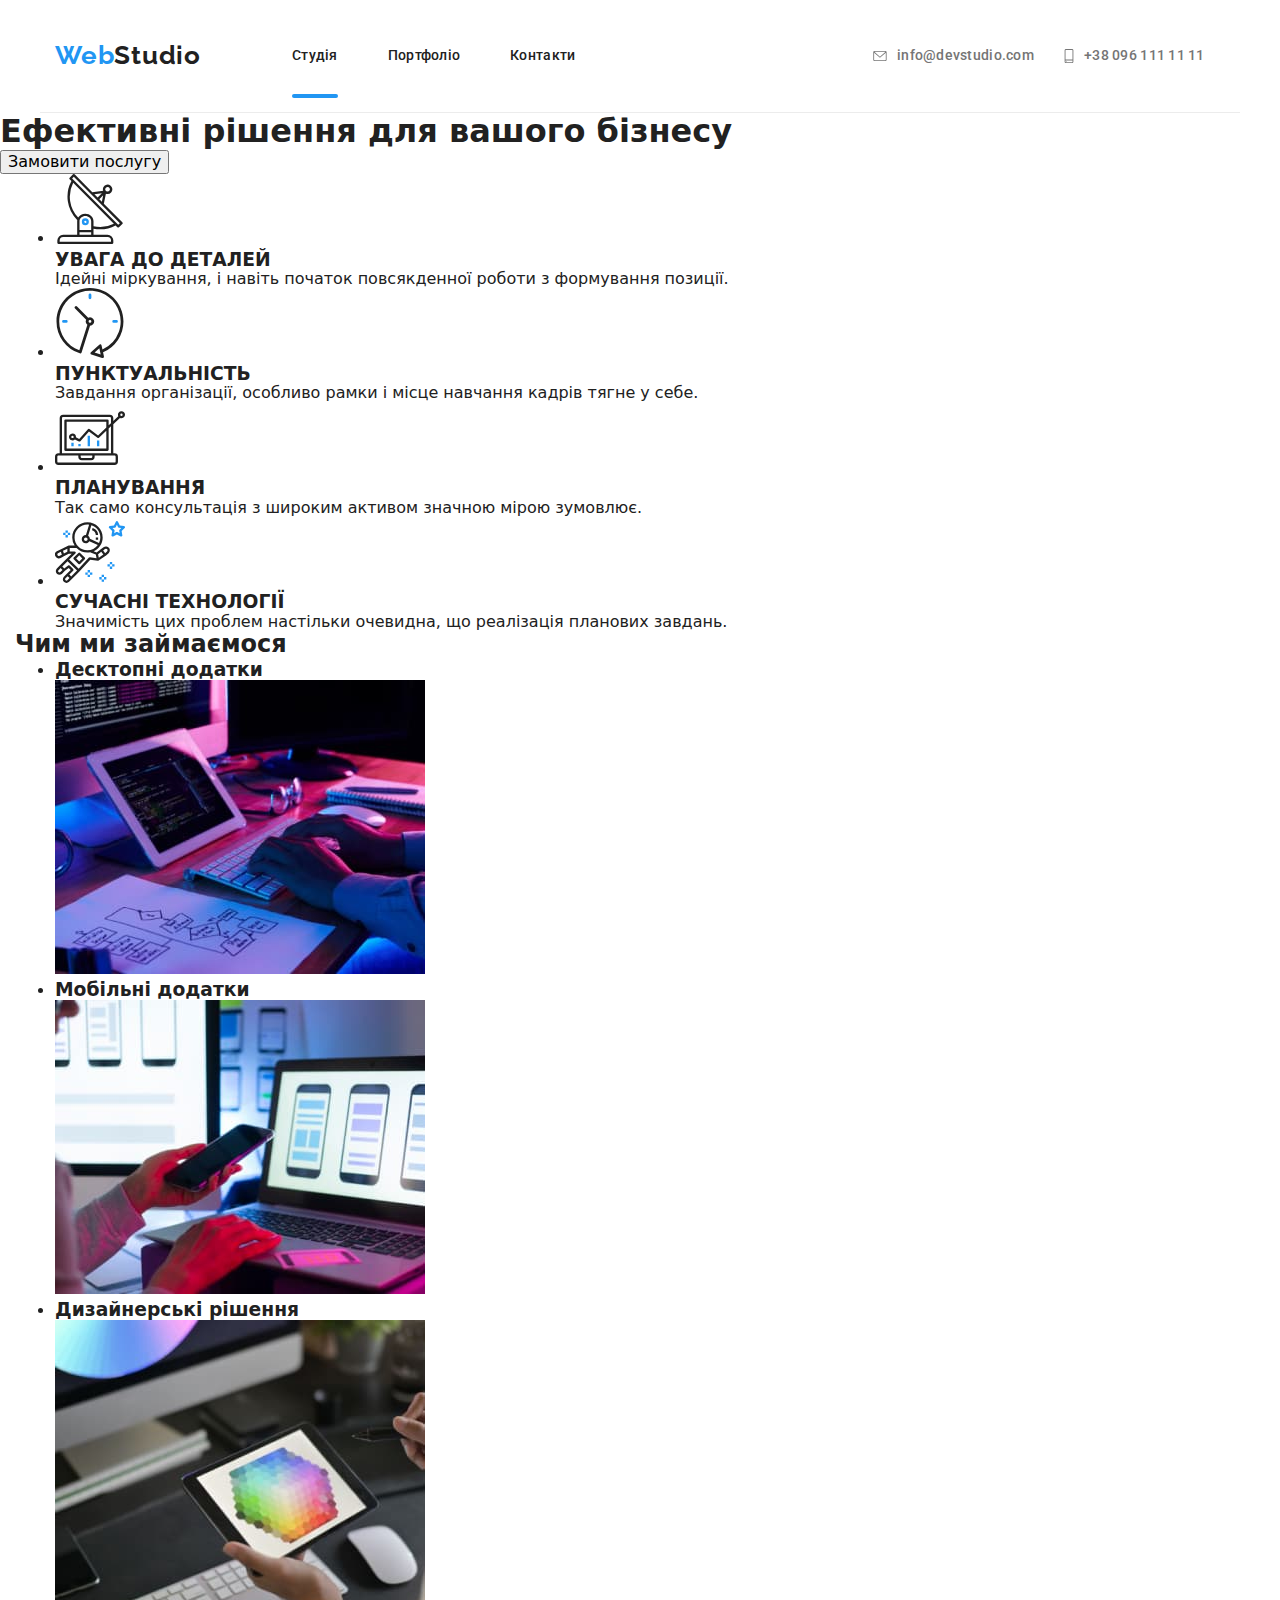
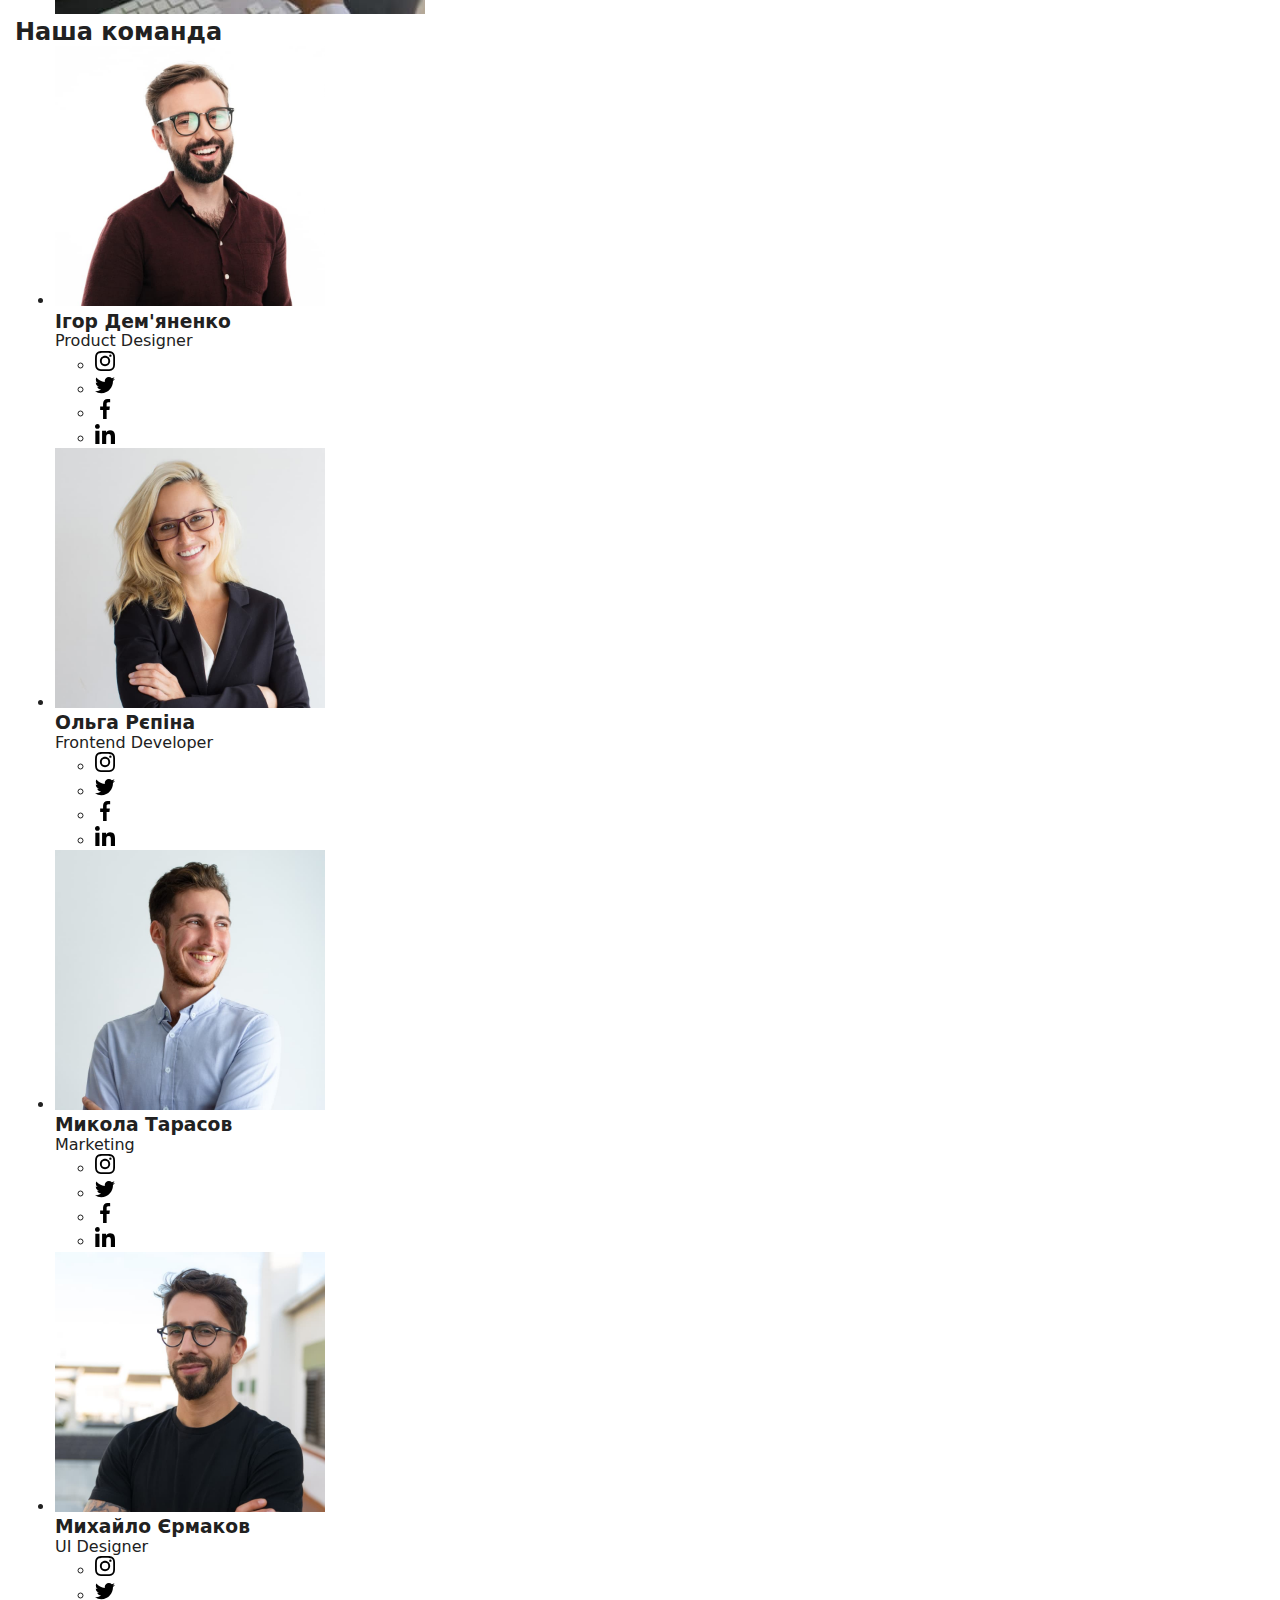
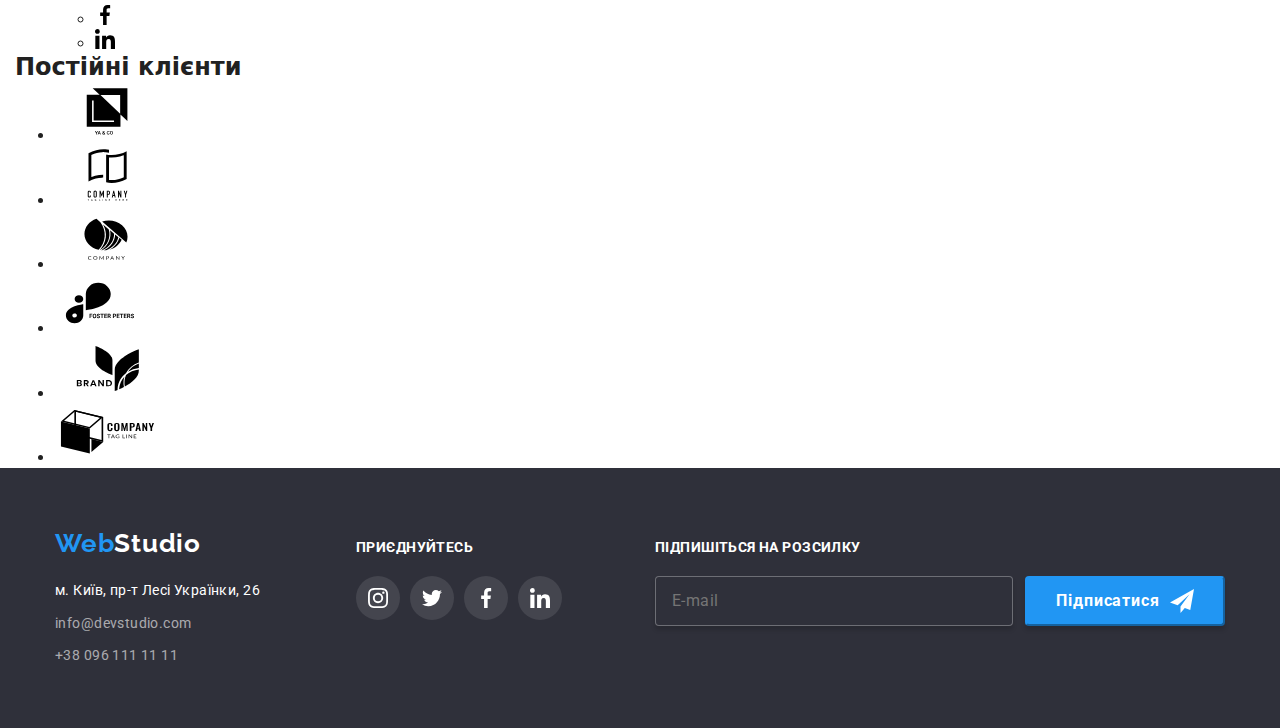
==== index.html @ 700eac1c "img" ====
<!DOCTYPE html>
<html lang="uk">
  <head>
    <meta charset="UTF-8" />
    <link rel="preconnect" href="https://fonts.googleapis.com" />
    <link rel="preconnect" href="https://fonts.gstatic.com" crossorigin />
    <link
      href="https://fonts.googleapis.com/css2?family=Raleway:wght@700&family=Roboto:wght@400;500;700;900&display=swap"
      rel="stylesheet"
    />
    <meta name="viewport" content="width=device-width, initial-scale=1.0" />
    <title>WebStudio</title>
    <link rel="stylesheet" href="https://cdnjs.cloudflare.com/ajax/libs/modern-normalize/1.1.0/modern-normalize.min.css" integrity="sha512-wpPYUAdjBVSE4KJnH1VR1HeZfpl1ub8YT/NKx4PuQ5NmX2tKuGu6U/JRp5y+Y8XG2tV+wKQpNHVUX03MfMFn9Q==" crossorigin="anonymous" referrerpolicy="no-referrer" />
    <link
      rel="stylesheet"
      href="https://cdnjs.cloudflare.com/ajax/libs/modern-normalize/1.1.0/modern-normalize.min.css"
    />
    <link rel="stylesheet" href="./css/main.min.css"/>
  </head>

  <body>
    <!--Header-->
    <header class="page-header">
      <div class="container">
        
        <nav class="main-nav">
          <a href="" class="page-header__logo logo">Web<span class="logo__text">Studio</span></a>
          
          <ul class="site-nav">
            <li class="site-nav__item"><a href="./index.html" class="site-nav__link site-nav__link--current">Студія</a></li>
            <li class="site-nav__item">
              <a href="./portfolio.html" class="site-nav__link">Портфоліо</a>
            </li>
            <li class="site-nav__item"><a href="./" class="site-nav__link">Контакти</a></li>
          </ul>
          <ul class="site-auth">
            <li class="site-auth__item">
              <a href="mailto:info@devstudio.com" class="site-auth__link"
                ><svg class="site-auth__icon" width="14" height="10">
                  <use href="./images/icons.svg#icon-envelope"></use></svg
                >info@devstudio.com</a
              >
            </li>
            <li class="site-auth__item">
              <a href="tel:+380961111111" class="site-auth__link"
                ><svg class="site-auth__icon" width="10" height="14">
                  <use href="./images/icons.svg#icon-phone"></use></svg
                >+38 096 111 11 11</a
              >
            </li>
          </ul>
          <button class="page-header__burger-button js-open-menu" type="button">
            <svg width="40" height="40">
              <use href="./images/icons.svg#icon-burger-menu"></use></svg>
        </button>
        </nav>
      </div>
    </header>
    <!--Main-->
    <main>
      <section class="section-hero">
        <div class="container-hero">
          <h1 class="section-hero__title">Ефективні рішення для вашого бізнесу</h1>
          <button type="button" class="hero-button main-button" data-modal-open>Замовити послугу</button>
      </section>
      <!--Особливості-->
      <section class="section-features">
        <div class="container">
          <h2 class="visually-hidden">Наші переваги</h2>
          <ul class="features">
            <li class="features__list">
              <div class="features__item">
                <svg class="features__icon" width="70" height="70">
                  <use href="./images/icons.svg#icon-antenna"></use>
                </svg>
              </div>
              <h3 class="features__subtitle">УВАГА ДО ДЕТАЛЕЙ</h3>
              <p class="features__text">
                Ідейні міркування, і навіть початок повсякденної роботи з формування позиції.
              </p>
            </li>
            <li class="features__list">
              <div class="features__item">
                <svg class="features__icon" width="70" height="70">
                  <use href="./images/icons.svg#icon-clock"></use>
                </svg>
              </div>
              <h3 class="features__subtitle">ПУНКТУАЛЬНІСТЬ</h3>
              <p class="features__text">
                Завдання організації, особливо рамки і місце навчання кадрів тягне у себе.
              </p>
            </li>
            <li class="features__list">
              <div class="features__item">
                <svg class="features__icon" width="70" height="70">
                  <use href="./images/icons.svg#icon-diagram"></use>
                </svg>
              </div>
              <h3 class="features__subtitle">ПЛАНУВАННЯ</h3>
              <p class="features__text">Так само консультація з широким активом значною мірою зумовлює.</p>
            </li>
            <li class="features__list">
              <div class="features__item">
                <svg class="features__icon" width="70" height="70">
                  <use href="./images/icons.svg#icon-astronaut"></use>
                </svg>
              </div>
              <h3 class="features__subtitle">СУЧАСНІ ТЕХНОЛОГІЇ</h3>
              <p class="features__text">
                Значимість цих проблем настільки очевидна, що реалізація планових завдань.
              </p>
            </li>
          </ul>
        </div>
      </section>
      <!--Чим ми займаємось-->
      <section class="section-activities">
        <div class="container">
          <h2 class="activities__title">Чим ми займаємося</h2>
          <ul class="activities">
            <li class="activities__item">
              <div class="activities__thumb">
                <h3 class="activities__subtitle">Десктопні додатки</h3>
              </div>
              <img srcset="./images/box1.jpg 1x, ./images/box1.jpg 2x"
              src="./images/box1.jpg" alt="фото 1 робота в студії" width="370" class="activities__photo" />
            </li>
            <li class="activities__item">
              <div class="activities__thumb"><h3 class="activities__subtitle">Мобільні додатки</h3></div>
              <img srcset="./images/box2.jpg 1x, ./images/box2.jpg 2x" src="./images/box2.jpg" alt="фото 2 робота в студії" width="370" class="activities__photo" />
            </li>
            <li class="activities__item">
              <div class="activities__thumb"><h3 class="activities__subtitle">Дизайнерські рішення</h3></div>
              <img srcset="./images/box3.jpg 1x, ./images/box3.jpg 2x" src="./images/box3.jpg" alt="фото 3 робота в студії" width="370" class="activities__photo" />
            </li>
          </ul>
        </div>
      </section>
      <!--Наша команда-->
      <section class="section-staff">
        <div class="container">
          <h2 class="staff__title">Наша команда</h2>
          <ul class="staff__list">
            <li class="card-staff">
              <img srcset="./images/person1.jpg 1x, ./images/person1.jpg 2x" src="./images/person1.jpg" alt="фото співробітника" width="270" class="card-staff__photo" />
              <div class="card-staff__text">
                <h3 class="card-staff__name">Ігор Дем'яненко</h3>
                <p class="card-staff__position">Product Designer</p>
                <ul class="card-net">
                  <li class="card-net__item">
                    <a href="" class="card-net__link">
                      <svg class="card-net__icon" width="20" height="20">
                        <use href="./images/icons.svg#icon-instagram"></use>
                      </svg>
                    </a>
                  </li>
                  <li class="card-net__item">
                    <a href="" class="card-net__link">
                      <svg class="card-net__icon" width="20" height="20">
                        <use href="./images/icons.svg#icon-twitter"></use>
                      </svg>
                    </a>
                  </li>
                  <li class="card-net__item">
                    <a href="" class="card-net__link">
                      <svg class="card-net__icon" width="20" height="20">
                        <use href="./images/icons.svg#icon-facebook"></use>
                      </svg>
                    </a>
                  </li>
                  <li class="card-net__item">
                    <a href="" class="card-net__link">
                      <svg class="card-net__icon" width="20" height="20">
                        <use href="./images/icons.svg#icon-linkedin"></use>
                      </svg>
                    </a>
                  </li>
                </ul>
              </div>
            </li>
            <li class="card-staff">
              <img srcset="./images/person2.jpg 1x, ./images/person2.jpg 2x" src="./images/person2.jpg" alt="фото співробітника" width="270" class="card-staff__photo" />
              <div class="card-staff__text">
                <h3 class="card-staff__name">Ольга Рєпіна</h3>
                <p class="card-staff__position">Frontend Developer</p>
                <ul class="card-net">
                  <li class="card-net__item">
                    <a href="" class="card-net__link">
                      <svg class="card-net__icon" width="20" height="20">
                        <use href="./images/icons.svg#icon-instagram"></use>
                      </svg>
                    </a>
                  </li>
                  <li class="card-net__item">
                    <a href="" class="card-net__link">
                      <svg class="card-net__icon" width="20" height="20">
                        <use href="./images/icons.svg#icon-twitter"></use>
                      </svg>
                    </a>
                  </li>
                  <li class="card-net__item">
                    <a href="" class="card-net__link">
                      <svg class="card-net__icon" width="20" height="20">
                        <use href="./images/icons.svg#icon-facebook"></use>
                      </svg>
                    </a>
                  </li>
                  <li class="card-net__item">
                    <a href="" class="card-net__link">
                      <svg class="card-net__icon" width="20" height="20">
                        <use href="./images/icons.svg#icon-linkedin"></use>
                      </svg>
                    </a>
                  </li>
                </ul>
              </div>
            </li>
            <li class="card-staff">
              <img srcset="./images/person3.jpg 1x, ./images/person3.jpg 2x" src="./images/person3.jpg" alt="фото співробітника" width="270" class="card-staff__photo" />
              <div class="card-staff__text">
                <h3 class="card-staff__name">Микола Тарасов</h3>
                <p class="card-staff__position">Marketing</p>
                <ul class="card-net">
                  <li class="card-net__item">
                    <a href="" class="card-net__link">
                      <svg class="card-net__icon" width="20" height="20">
                        <use href="./images/icons.svg#icon-instagram"></use>
                      </svg>
                    </a>
                  </li>
                  <li class="card-net__item">
                    <a href="" class="card-net__link">
                      <svg class="card-net__icon" width="20" height="20">
                        <use href="./images/icons.svg#icon-twitter"></use>
                      </svg>
                    </a>
                  </li>
                  <li class="card-net__item">
                    <a href="" class="card-net__link">
                      <svg class="card-net__icon" width="20" height="20">
                        <use href="./images/icons.svg#icon-facebook"></use>
                      </svg>
                    </a>
                  </li>
                  <li class="card-net__item">
                    <a href="" class="card-net__link">
                      <svg class="card-net__icon" width="20" height="20">
                        <use href="./images/icons.svg#icon-linkedin"></use>
                      </svg>
                    </a>
                  </li>
                </ul>
              </div>
            </li>
            <li class="card-staff">
              <img srcset="./images/person4.jpg 1x, ./images/person4.jpg 2x" src="./images/person4.jpg" alt="фото співробітника" width="270" class="card-staff__photo" />
              <div class="card-staff__text">
                <h3 class="card-staff__name">Михайло Єрмаков</h3>
                <p class="card-staff__position">UI Designer</p>
                <ul class="card-net">
                  <li class="card-net__item">
                    <a href="" class="card-net__link">
                      <svg class="card-net__icon" width="20" height="20">
                        <use href="./images/icons.svg#icon-instagram"></use>
                      </svg>
                    </a>
                  </li>
                  <li class="card-net__item">
                    <a href="" class="card-net__link">
                      <svg class="card-net__icon" width="20" height="20">
                        <use href="./images/icons.svg#icon-twitter"></use>
                      </svg>
                    </a>
                  </li>
                  <li class="card-net__item">
                    <a href="" class="card-net__link">
                      <svg class="card-net__icon" width="20" height="20">
                        <use href="./images/icons.svg#icon-facebook"></use>
                      </svg>
                    </a>
                  </li>
                  <li class="card-net__item">
                    <a href="" class="card-net__link">
                      <svg class="card-net__icon" width="20" height="20">
                        <use href="./images/icons.svg#icon-linkedin"></use>
                      </svg>
                    </a>
                  </li>
                </ul>
              </div>
            </li>
          </ul>
        </div>
      </section>
      <section class="section-clients">
        <div class="container">
          <h2 class="clients__title">Постійні клієнти</h2>
          <div class="clients">
            <ul class="clients__list">
              <li class="clients__item"><a href="" class="clients__link">
              <svg class="clients__icon" width="106" height="60">
                <use href="./images/icons.svg#icon-company1"></use>
              </svg>
              </a>
              </li>
            <li class="clients__item"><a href="" class="clients__link">
              <svg class="clients__icon" width="106" height="60">
                <use href="./images/icons.svg#icon-company2"></use>
              </svg>
              </a>
              </li>
            <li class="clients__item"><a href="" class="clients__link">
              <svg class="clients__icon" width="106" height="60">
                <use href="./images/icons.svg#icon-company3"></use>
              </svg>
              </a>
              </li>
            <li class="clients__item"><a href="" class="clients__link">
              <svg class="clients__icon" width="106" height="60">
                <use href="./images/icons.svg#icon-company4"></use>
              </svg>
              </a>
              </li>
            <li class="clients__item"><a href="" class="clients__link">
              <svg class="clients__icon" width="106" height="60">
                <use href="./images/icons.svg#icon-company5"></use>
              </svg>
              </a>
              </li>
              <li class="clients__item"><a href="" class="clients__link">
              <svg class="clients__icon" width="106" height="60">
                <use href="./images/icons.svg#icon-company6"></use>
              </svg>
              </a>
              </li>
          </div>
        </div>
      </section>
    </main>
    <!-- Footer -->
    <footer class="footer">
      <div class="container-footer"> 
        <div class="footer__list">
          <div class="footer__links">
            <a href="./" class="footer__logo logo">Web<span class="logo__text--inverse">Studio</span></a>
            <address class="contact">
              <ul class="contact__list">
                <li class="contact__item">
                  <a
                    href="https://www.google.com/maps/d/u/0/viewer?mid=10uSM3H-mIU3GznYo2szRIEphczw&hl=en_US&ll=50.42732700000001%2C30.538092&z=17"
                    class="contact__link contact__link--white"
                    >м. Київ, пр-т Лесі Українки, 26</a
                  >
                </li>
                <li class="contact__item">
                  <a href="mailto:info@devstudio.com" class="contact__link">info@devstudio.com</a>
                </li>
                <li class="contact__item">
                  <a href="tel:+380961111111" class="contact__link">+38 096 111 11 11</a>
                </li>
              </ul>
            </address>
          </div>
          <div class="join-links">
            <h3 class="join-links__subtitle">ПРИЄДНУЙТЕСЬ</h3>
            <ul class="social-net">
              <li class="social-net__item">
                <a href="" class="social-net__link">
                  <svg class="social-net__icon" width="20" height="20">
                    <use href="./images/icons.svg#icon-instagram"></use>
                  </svg>
                </a>
              </li>
              <li class="social-net__item">
                <a href="" class="social-net__link">
                  <svg class="social-net__icon" width="20" height="20">
                    <use href="./images/icons.svg#icon-twitter"></use>
                  </svg>
                </a>
              </li>
              <li class="social-net__item">
                <a href="" class="social-net__link">
                  <svg class="social-net__icon" width="20" height="20">
                    <use href="./images/icons.svg#icon-facebook"></use>
                  </svg>
                </a>
              </li>
              <li class="social-net__item">
                <a href="" class="social-net__link">
                  <svg class="social-net__icon" width="20" height="20">
                    <use href="./images/icons.svg#icon-linkedin"></use>
                  </svg>
                </a>
              </li>
            </ul>
          </div>
          <div class="signup">
            <h2 class="signup__title">Підпишіться на розсилку</h2>
            <form class="signup__form" name="signup-form">
              <label class="signup__label" for="person-email"></label>
          <input class="email__input" id="person-email" type="email" placeholder="E-mail" required/>
              <button class="signup__button" type="submit">
                Підписатися<svg class="send__icon" width="24" height="24">
                  <use href="./images/icons.svg#icon-icon-send"></use>
                </svg>
              </button>
            </form> 
          </div>
        </div>
      </div>
    </footer>

   
        <!--Mobile-menu-->

          <div class="mobile-menu js-menu-container">
            <div class="container">
              <button class="mobile-menu__close-button js-close-menu" type="button">
                <svg class="mobile__icon-close" width="40" height="40">
                <use href="./images/icons.svg#icon-mobile-close"></use>
              </svg>
              </button>
            <nav class="mobile-menu__nav">
              <ul class="mobile-nav">
            <li class="mobile-nav__item"><a href="./index.html" class="mobile-nav__link">Студія</a></li>
            <li class="mobile-nav__item">
              <a href="./portfolio.html" class="mobile-nav__link">Портфоліо</a>
            </li>
            <li class="mobile-nav__item"><a href="./" class="mobile-nav__link">Контакти</a></li>
          </ul>
            </nav>
            <div class="mobile-menu__auth">
              <ul class="mobile-auth">
                <li class="mobile-auth__item">
              <a href="tel:+380961111111" class="mobile-auth__link">+38 096 111 11 11</a>
            </li>
            <li class="mobile-auth__item">
              <a href="mailto:info@devstudio.com" class="mobile-auth__link">info@devstudio.com</a>
            </li>
            
          </ul>
            </div>
            <div class="mobile-menu__net">
              <ul class="mobile-net">
                <li class="mobile-net__item"><a href="" class="mobile-net__link">Instagram</a></li>
                <li class="mobile-net__item"><a href="" class="mobile-net__link">Twitter</a></li>
                <li class="mobile-net__item"><a href="" class="mobile-net__link">Facebook</a></li>
                <li class="mobile-net__item"><a href="" class="mobile-net__link">LinkedIn</a></li>
              </ul>
            </div>
            </div>
          </div>
          
           <!-- Backdrop -->
    <div class="backdrop is-hidden" data-modal>
        <div class="modal">
          <button type="button" class="button-close" data-modal-close>
              <svg class="x-icon" width="18" height="18">
                <use href="./images/icons.svg#icon-close-button"></use>
              </svg>
          </button>

          <!-- Form -->

          <h2 class="order-form__title">Залиште свої дані, ми вам передзвонимо</h2>
          <form name="order-form">
            <label class="order-form__label" for="person-name">Ім'я</label>
            <div class="order-form__inputs">
              <input class="order-form__input" id="person-name" type="text" name="name" required pattern="^[Є-ЯҐа-їґ]+\s[Є-ЯҐа-їґ]+$"/>
              <svg class="order-form__icon" width="18" height="18">
                  <use href="./images/icons.svg#icon-person-icon"></use>
                </svg>
            </div>
            <label class="order-form__label" for="person-phone">Телефон</label>
            <div class="order-form__inputs">
              <input class="order-form__input" id="person-phone" type="tel" name="phone" required pattern="^\+[0-9]{12}"/>
              <svg class="order-form__icon" width="18" height="18">
                  <use href="./images/icons.svg#icon-phone-black"></use>
                </svg>
            </div>
            <label class="order-form__label" for="person-ml">Пошта</label>
            <div class="order-form__inputs">
              <input class="order-form__input" id="person-ml" type="email" name="email" required/>
              <svg class="order-form__icon" width="18" height="18">
                  <use href="./images/icons.svg#icon-email-black"></use>
                </svg>
            </div>
            <label class="order-form__label" for="form-textarea">Коментар</label>
              <textarea class="order-form__textarea" id="form-textarea"
              name="person-comment" placeholder="Введіть текст">
            </textarea>

            <div class="checkbox"> 
              <label class="checkbox__label" for="terms-checkbox">
                <input class="checkbox__input" id="terms-checkbox" type="checkbox" name="terms-checkbox" value="" required/> 
                  <svg class=" checkbox__icon checkbox__icon--checked" width="16" height="15"><use href="./images/icons.svg#icon-icon-check"></use>
                    </svg>Погоджуюся з розсилкою та приймаю<a class="checkbox__text" href="./" > Умови договору</a>
              </label>
                </div> 
            <button class="order-form__button" type="submit">Відправити</button>
          </form>
          
        </div>
    </div>
    
    <script src="./js/mobile-menu.js"></script>
  <script src="./js/modal.js"></script>
</body>
</html>
---- css/main.min.css ----
*,*::before,*::after{-webkit-box-sizing:border-box;box-sizing:border-box}:root{--primary-text-color: #212121;--background-color: #F5F5F5;--aditional-color: #ffffff;--accent-text-color: #757575;--button-active-color: #2196F3;--transition-timing-function: 250ms cubic-bezier(0.4, 0, 0.2, 1);--bp-mobail: 480px;--bp-tablet: 768px;--bp-desktop: 1200px}body{font-family:“Roboto”,sans-serif;font-style:normal;font-weight:400;color:var(--primary-text-color)}h1,h2,h3,h4,p,ul{margin:0}.visually-hidden{position:absolute;white-space:nowrap;width:1px;height:1px;overflow:hidden;border:0;padding:0;clip:rect(0);-webkit-clip-path:inset(50%);clip-path:inset(50%);margin:-1px}.container{margin:0 auto;padding-left:15px;padding-right:15px}/*! modern-normalize v1.1.0 | MIT License | https://github.com/sindresorhus/modern-normalize */*,::before,::after{-webkit-box-sizing:border-box;box-sizing:border-box}html{line-height:1.15;-webkit-text-size-adjust:100%;-moz-tab-size:4;-o-tab-size:4;tab-size:4}body{margin:0;font-family:system-ui,-apple-system,"Segoe UI",Roboto,Helvetica,Arial,sans-serif,"Apple Color Emoji","Segoe UI Emoji"}hr{height:0;color:inherit}abbr[title]{-webkit-text-decoration:underline dotted;text-decoration:underline dotted}b,strong{font-weight:bolder}code,kbd,samp,pre{font-family:ui-monospace,SFMono-Regular,Consolas,"Liberation Mono",Menlo,monospace;font-size:1em}small{font-size:80%}sub,sup{font-size:75%;line-height:0;position:relative;vertical-align:baseline}sub{bottom:-0.25em}sup{top:-0.5em}table{text-indent:0;border-color:inherit}button,input,optgroup,select,textarea{font-family:inherit;font-size:100%;line-height:1.15;margin:0}button,select{text-transform:none}button,[type=button],[type=reset],[type=submit]{-webkit-appearance:button}::-moz-focus-inner{border-style:none;padding:0}:-moz-focusring{outline:1px dotted ButtonText}:-moz-ui-invalid{box-shadow:none}legend{padding:0}progress{vertical-align:baseline}::-webkit-inner-spin-button,::-webkit-outer-spin-button{height:auto}[type=search]{-webkit-appearance:textfield;outline-offset:-2px}::-webkit-search-decoration{-webkit-appearance:none}::-webkit-file-upload-button{-webkit-appearance:button;font:inherit}summary{display:list-item}@media(min-width: 480px){.page-header{width:480px;width:100%;padding-top:16px;padding-bottom:16px;margin:0 auto;width:100%;border-bottom:1px solid #ececec}}@media(min-width: 480px)and (min-width: 768px){.page-header{width:var(--bp-tablet)}}@media(min-width: 480px)and (min-width: 1200px){.page-header{width:var(--bp-desktop)}}.main-nav{display:-webkit-box;display:-ms-flexbox;display:flex;-webkit-box-pack:justify;-ms-flex-pack:justify;justify-content:space-between;-webkit-box-align:center;-ms-flex-align:center;align-items:center}.logo{display:-webkit-box;display:-ms-flexbox;display:flex;width:134px;font-family:Raleway;font-style:normal;font-weight:700;font-size:24px;line-height:1.17;letter-spacing:.03em;color:var(--button-active-color);text-decoration:none}@media(min-width: 1200px){.logo{width:145px;font-size:26px;line-height:1.19}}@media(min-width: 768px){.page-header__logo{margin-right:87px}}@media(min-width: 1200px){.page-header__logo{margin-right:92px}}.logo__text{color:var(--primary-text-color)}.page-header__burger-button{padding:0;width:40px;height:40px;display:-webkit-box;display:-ms-flexbox;display:flex;-webkit-box-pack:center;-ms-flex-pack:center;justify-content:center;-webkit-box-align:center;-ms-flex-align:center;align-items:center;background-color:var(--aditional-color);border:0}@media(min-width: 768px){.page-header__burger-button{display:none}}.site-nav{display:none}@media(min-width: 768px){.site-nav{display:-webkit-box;display:-ms-flexbox;display:flex;-webkit-box-align:center;-ms-flex-align:center;align-items:center;padding-left:0;margin-left:0;margin-right:auto;list-style:none}}@media(min-width: 768px){.site-nav__item{display:-webkit-box;display:-ms-flexbox;display:flex;display:block;position:relative}.site-nav__item:not(:last-child){margin-right:50px}}.site-nav__link{display:none}@media(min-width: 768px){.site-nav__link{display:-webkit-box;display:-ms-flexbox;display:flex;font-family:Roboto;font-weight:500;font-size:14px;line-height:1.14;letter-spacing:.02em;color:var(--primary-text-color);text-decoration:none;padding-top:32px;padding-bottom:32px;-webkit-transition:color var(--transition-timing-function);transition:color var(--transition-timing-function)}.site-nav__link:hover,.site-nav__link:focus,.site-nav__link:active{color:var(--button-active-color)}}@media(min-width: 768px){.site-nav__link--current::after{display:block;content:"";width:100%;height:4px;position:absolute;left:0;bottom:-2px;background-color:var(--button-active-color);border-radius:2px}}@media(min-width: 768px){.site-auth{display:-webkit-box;display:-ms-flexbox;display:flex;-webkit-box-align:center;-ms-flex-align:center;align-items:center;gap:30px;padding:0;margin-left:0}}.site-auth__link{display:none}@media(min-width: 768px){.site-auth__link{display:-webkit-box;display:-ms-flexbox;display:flex;-webkit-box-pack:center;-ms-flex-pack:center;justify-content:center;-webkit-box-align:center;-ms-flex-align:center;align-items:center;padding:32px 0;color:var(--accent-text-color);font-family:Roboto;font-size:14px;line-height:1.14;font-weight:500;letter-spacing:.02em;text-decoration:none;-webkit-transition:color var(--transition-timing-function);transition:color var(--transition-timing-function)}.site-auth__link:hover,.site-auth__link:focus{color:var(--button-active-color)}}@media(min-width: 1200px){.site-auth__icon{fill:currentColor;margin-right:10px}}.site-auth__item{list-style:none}@media(min-width: 1200px){.site-auth__item{display:-webkit-box;display:-ms-flexbox;display:flex;min-width:161px;-webkit-box-orient:horizontal;-webkit-box-direction:normal;-ms-flex-direction:row;flex-direction:row;-webkit-box-align:center;-ms-flex-align:center;align-items:center}.site-auth__item__item+.site-auth__item__item{margin-left:50px}}.backdrop{position:fixed;top:0;left:0;z-index:1;width:100%;height:100%;background-color:rgba(0,0,0,.2);-webkit-transition:opacity var(--transition-timing-function),visibility var(--transition-timing-function);transition:opacity var(--transition-timing-function),visibility var(--transition-timing-function)}.is-hidden{visibility:hidden;opacity:0;pointer-events:none}.backdrop .is-hidden .modal{-webkit-transform:translate(-50%, -50%);transform:translate(-50%, -50%)}.modal{position:absolute;top:50%;left:50%;-webkit-transform:translate(-50%, -50%);transform:translate(-50%, -50%);width:528px;max-height:581px;height:100%;padding:40px;border-radius:4px;-webkit-box-shadow:0px 1px 3px rgba(0,0,0,.12),0px 1px 1px rgba(0,0,0,.14),0px 2px 1px rgba(0,0,0,.2);box-shadow:0px 1px 3px rgba(0,0,0,.12),0px 1px 1px rgba(0,0,0,.14),0px 2px 1px rgba(0,0,0,.2);background-color:var(--aditional-color);-webkit-transition:-webkit-transform var(--transition-timing-function),-webkit-box-shadow var(--transition-timing-function);transition:-webkit-transform var(--transition-timing-function),-webkit-box-shadow var(--transition-timing-function);transition:transform var(--transition-timing-function),box-shadow var(--transition-timing-function);transition:transform var(--transition-timing-function),box-shadow var(--transition-timing-function),-webkit-transform var(--transition-timing-function),-webkit-box-shadow var(--transition-timing-function)}.button-close{position:absolute;display:-webkit-box;display:-ms-flexbox;display:flex;-webkit-box-pack:center;-ms-flex-pack:center;justify-content:center;-webkit-box-align:center;-ms-flex-align:center;align-items:center;right:8px;top:8px;width:30px;height:30px;padding:0;background:none;border:1px solid rgba(0,0,0,.1);border-radius:50%;color:#000;cursor:pointer;-webkit-transition:color var(--transition-timing-function);transition:color var(--transition-timing-function)}.button-close:focus,.button-close:hover{color:var(--button-active-color)}.x-icon{fill:currentColor}.order-form{position:relative}.order-form__title{font-family:Roboto;margin-bottom:12px;font-style:normal;font-weight:700;font-size:20px;line-height:1.15;text-align:center;letter-spacing:.03em;color:var(--primary-text-color)}.order-form__inputs{position:relative}.order-form__inputs:focus-within{fill:var(--button-active-color)}.order-form__label{display:block;margin-bottom:4px;font-family:Roboto;font-size:12px;line-height:1.17;letter-spacing:.01em;color:var(--accent-text-color)}.order-form__input{width:100%;height:40px;padding:11px 12px 11px 35px;margin-bottom:10px;border:1px solid rgba(33,33,33,.2);border-radius:4px;outline:none;-webkit-transition:border-color var(--transition-timing-function),color var(--transition-timing-function);transition:border-color var(--transition-timing-function),color var(--transition-timing-function)}.order-form__input:focus,.order-form__input:active{border-color:var(--button-active-color);color:var(--button-active-color);cursor:pointer}.order-form__icon{position:absolute;top:40%;left:12px;-webkit-transform:translateY(-50%);transform:translateY(-50%)}.order-form__textarea{width:448px;height:120px;padding:12px 16px;margin-bottom:20px;font-family:Roboto;font-weight:400;font-size:12px;line-height:1.17;letter-spacing:.01em;color:rgba(117,117,117,.5);border:1px solid rgba(33,33,33,.2);border-radius:4px;outline:none;resize:none;-webkit-transition:border-color var(--transition-timing-function);transition:border-color var(--transition-timing-function)}.order-form__textarea:active,.order-form__textarea:focus{border-color:var(--button-active-color);cursor:pointer}.checkbox{position:relative}.checkbox__input{appearance:none;-webkit-appearance:none;-moz-appearance:none}.checkbox__input:checked+.checkbox__icon--checked{background-color:var(--button-active-color);border:0;cursor:pointer}.checkbox__label{display:block;padding-left:28px;font-family:Roboto;font-weight:400;font-size:14px;line-height:1.71;letter-spacing:.03em;color:var(--accent-text-color);margin-bottom:30px}.checkbox__icon--checked{position:absolute;fill:var(--aditional-color);border:none;left:5px;top:3px;border:2px solid var(--primary-text-color);border-radius:2px;-webkit-transition:background-color var(--transition-timing-function);transition:background-color var(--transition-timing-function)}.checkbox__text{color:var(--button-active-color)}.order-form__button{display:-webkit-box;display:-ms-flexbox;display:flex;-webkit-box-pack:center;-ms-flex-pack:center;justify-content:center;-webkit-box-align:center;-ms-flex-align:center;align-items:center;padding:10px 52px;margin:0 auto;margin-bottom:40px;width:200px;height:50px;font-family:Roboto;font-weight:700;font-size:16px;line-height:1.88;letter-spacing:.06em;color:var(--aditional-color);background-color:var(--button-active-color);border-radius:4px;border-color:var(--button-active-color);-webkit-transition:background-color var(--transition-timing-function),-webkit-box-shadow var(--transition-timing-function);transition:background-color var(--transition-timing-function),-webkit-box-shadow var(--transition-timing-function);transition:background-color var(--transition-timing-function),box-shadow var(--transition-timing-function);transition:background-color var(--transition-timing-function),box-shadow var(--transition-timing-function),-webkit-box-shadow var(--transition-timing-function)}.order-form__button:focus,.order-form__button:hover,.order-form__button:active{background-color:#188ce8;-webkit-box-shadow:0px 4px 4px rgba(0,0,0,.15);box-shadow:0px 4px 4px rgba(0,0,0,.15)}.logo{display:-webkit-box;display:-ms-flexbox;display:flex;width:134px;font-family:Raleway;font-style:normal;font-weight:700;font-size:24px;line-height:1.17;letter-spacing:.03em;color:var(--button-active-color);text-decoration:none}@media(min-width: 1200px){.logo{width:145px;font-size:26px;line-height:1.19}}.mobile-menu{-webkit-box-orient:vertical;-webkit-box-direction:normal;-ms-flex-direction:column;flex-direction:column;position:fixed;top:0;left:0;-webkit-transform:translateX(100%);transform:translateX(100%);width:100%;height:100%;background-color:var(--aditional-color);padding:48px 40px;z-index:1;-webkit-transition:-webkit-transform var(--transition-timing-function);transition:-webkit-transform var(--transition-timing-function);transition:transform var(--transition-timing-function);transition:transform var(--transition-timing-function), -webkit-transform var(--transition-timing-function)}.mobile-menu.is-open{-webkit-transform:translateX(0);transform:translateX(0)}.mobile-menu__close-button{position:absolute;top:10px;right:15px;border:0;background-color:var(--aditional-color);fill:var(--primary-text-color)}.mobile-menu__close-button:hover,.mobile-menu__close-button:focus{fill:var(--button-active-color)}.mobile-nav{display:-webkit-box;display:-ms-flexbox;display:flex;-webkit-box-orient:vertical;-webkit-box-direction:normal;-ms-flex-direction:column;flex-direction:column;list-style:none;gap:32px;margin-bottom:302px}.mobile-nav__item{display:-webkit-box;display:-ms-flexbox;display:flex;display:block}.mobile-nav__link{font-family:"Roboto";font-style:normal;font-weight:500;font-size:40px;line-height:1.18;text-align:center;letter-spacing:.02em;text-decoration:none;color:var(--primary-text-color)}.mobile-nav__link:focus,.mobile-nav__link:hover{color:var(--button-active-color)}.mobile-auth{display:-webkit-box;display:-ms-flexbox;display:flex;-webkit-box-orient:vertical;-webkit-box-direction:normal;-ms-flex-direction:column;flex-direction:column;list-style:none;gap:32px}.mobile-auth__item{display:-webkit-box;display:-ms-flexbox;display:flex;display:block}.mobile-auth__link{font-family:"Roboto";font-style:normal;font-weight:500;font-size:34px;line-height:1.18;letter-spacing:.02em;color:var(--button-active-color);text-decoration:none}.mobile-auth__item:last-child{font-size:24px;line-height:1.17;letter-spacing:.02em;color:var(--accent-text-color)}.mobile-net{list-style:none;display:-webkit-box;display:-ms-flexbox;display:flex;gap:20px;margin-top:64px}.mobile-net__link{display:block;position:relative;font-family:"Roboto";font-style:normal;font-weight:500;font-size:18px;line-height:1.22;letter-spacing:.02em;color:#2196f3;text-decoration:none}.mobile-net__link:not(:first-child)::before{display:block;content:"";position:absolute;left:-20px;top:10px;width:22px;height:0;border:1px solid rgba(33,33,33,.2);-webkit-transform:rotate(90deg);transform:rotate(90deg)}.footer{background-color:#2f303a;display:-webkit-box;display:-ms-flexbox;display:flex;min-width:1200px;padding-left:15px;padding-right:15px;margin:0 auto;-webkit-box-align:baseline;-ms-flex-align:baseline;align-items:baseline;-webkit-box-pack:center;-ms-flex-pack:center;justify-content:center}.container-footer{min-width:1170px;padding:0;display:-webkit-box;display:-ms-flexbox;display:flex}.footer__list{display:-webkit-box;display:-ms-flexbox;display:flex;-webkit-box-align:baseline;-ms-flex-align:baseline;align-items:baseline}.footer__links{display:-webkit-box;display:-ms-flexbox;display:flex;min-width:231px;-webkit-box-orient:vertical;-webkit-box-direction:normal;-ms-flex-direction:column;flex-direction:column;padding:60px 0}.logo{display:-webkit-box;display:-ms-flexbox;display:flex;width:145px;font-family:Raleway;font-style:normal;font-weight:700;font-size:26px;line-height:31px;letter-spacing:.03em;color:var(--button-active-color);text-decoration:none}.logo__text--inverse{color:var(--aditional-color)}.contact{margin-top:20px}.contact__list{padding-left:0;list-style:none}.contact__item:not(:last-child){margin-bottom:9px}.contact__link{font-family:Roboto;font-size:14px;font-style:normal;line-height:1.71;letter-spacing:.03em;color:rgba(255,255,255,.6);text-decoration:none;-webkit-transition:color var(--transition-timing-function);transition:color var(--transition-timing-function)}.contact__link:focus,.contact__link:hover{color:var(--button-active-color)}.contact__link--white{color:var(--aditional-color)}.join-links{display:-webkit-box;display:-ms-flexbox;display:flex;-webkit-box-orient:vertical;-webkit-box-direction:normal;-ms-flex-direction:column;flex-direction:column;gap:20px;padding:72px 93px 100px 70px}.join-links__subtitle{display:block;display:-webkit-box;display:-ms-flexbox;display:flex;-webkit-box-align:start;-ms-flex-align:start;align-items:flex-start;font-family:Roboto;font-weight:700;font-size:14px;line-height:1.14;letter-spacing:.03em;text-transform:uppercase;color:var(--aditional-color)}.social-net{display:-webkit-box;display:-ms-flexbox;display:flex;gap:10px;-webkit-box-pack:center;-ms-flex-pack:center;justify-content:center;list-style:none;-webkit-box-orient:horizontal;-webkit-box-direction:normal;-ms-flex-direction:row;flex-direction:row;padding:0}.social-net__link{display:-webkit-box;display:-ms-flexbox;display:flex;-webkit-box-align:center;-ms-flex-align:center;align-items:center;-webkit-box-pack:center;-ms-flex-pack:center;justify-content:center;width:44px;height:44px;border-radius:50%;-webkit-transition:background-color var(--transition-timing-function),color var(--transition-timing-function),fill var(--transition-timing-function);transition:background-color var(--transition-timing-function),color var(--transition-timing-function),fill var(--transition-timing-function);background-color:rgba(255,255,255,.1);color:var(--aditional-color)}.social-net__link:hover,.social-net__link:focus{background-color:var(--button-active-color)}.social-net__link .social-net__icon{fill:currentColor}.signup{display:-webkit-box;display:-ms-flexbox;display:flex;-webkit-box-orient:vertical;-webkit-box-direction:normal;-ms-flex-direction:column;flex-direction:column;padding:72px 0 94px 0}.signup__title{margin-bottom:20px;font-family:Roboto;font-weight:700;font-size:14px;line-height:1.14;letter-spacing:.03em;text-transform:uppercase;color:var(--aditional-color)}.signup__form{display:-webkit-box;display:-ms-flexbox;display:flex;-ms-flex-item-align:end;align-self:flex-end}.email__input{display:-webkit-box;display:-ms-flexbox;display:flex;margin-right:12px;margin-left:0;padding:15px 16px;width:358px;height:50px;-webkit-box-pack:start;-ms-flex-pack:start;justify-content:flex-start;-webkit-box-align:center;-ms-flex-align:center;align-items:center;font-family:Roboto;font-weight:400;font-size:16px;line-height:1.25;letter-spacing:.03em;outline:none;color:rgba(255,255,255,.6);background-color:#2f303a;border:1px solid rgba(255,255,255,.3);border-radius:4px;-webkit-box-shadow:0px 4px 4px rgba(0,0,0,.15);box-shadow:0px 4px 4px rgba(0,0,0,.15);-webkit-transition:border-color var(--transition-timing-function);transition:border-color var(--transition-timing-function)}.email__input:active,.email__input:focus{border-color:var(--button-active-color)}.signup__button{display:block;display:-webkit-box;display:-ms-flexbox;display:flex;-webkit-box-pack:center;-ms-flex-pack:center;justify-content:center;-webkit-box-align:center;-ms-flex-align:center;align-items:center;font-family:Roboto;padding:10px 28px;width:200px;height:50px;background-color:var(--button-active-color);-webkit-box-shadow:0px 4px 4px rgba(0,0,0,.15);box-shadow:0px 4px 4px rgba(0,0,0,.15);border-radius:4px;border-color:var(--button-active-color);font-weight:700;font-size:16px;line-height:1.88;letter-spacing:.06em;color:var(--aditional-color);cursor:pointer;-webkit-transition:background-color var(--transition-timing-function),color var(--transition-timing-function);transition:background-color var(--transition-timing-function),color var(--transition-timing-function)}.signup__button:hover,.signup__button:focus,.signup__button:active{background:#188ce8;color:var(--aditional-color)}.send__icon{margin-left:10px}.section-portfolio{width:100%;padding:94px 0}.button__filter{padding:6px 22px;font-family:Roboto;font-weight:500;font-size:16px;line-height:1.63;letter-spacing:.03em;color:var(--primary-text-color);background-color:#f5f4fa;border-radius:4px;border-width:0;cursor:pointer;-webkit-transition:background-color var(--transition-timing-function),color var(--transition-timing-function),-webkit-box-shadow var(--transition-timing-function);transition:background-color var(--transition-timing-function),color var(--transition-timing-function),-webkit-box-shadow var(--transition-timing-function);transition:background-color var(--transition-timing-function),color var(--transition-timing-function),box-shadow var(--transition-timing-function);transition:background-color var(--transition-timing-function),color var(--transition-timing-function),box-shadow var(--transition-timing-function),-webkit-box-shadow var(--transition-timing-function)}.button__filter:hover,.button__filter:focus,.button__filter:active{color:var(--aditional-color);background-color:var(--button-active-color);-webkit-box-shadow:0px 3px 1px rgba(0,0,0,.1),0px 1px 2px rgba(0,0,0,.08),0px 2px 2px rgba(0,0,0,.12);box-shadow:0px 3px 1px rgba(0,0,0,.1),0px 1px 2px rgba(0,0,0,.08),0px 2px 2px rgba(0,0,0,.12)}.filters{display:-webkit-box;display:-ms-flexbox;display:flex;-webkit-box-pack:center;-ms-flex-pack:center;justify-content:center;padding:0;margin-bottom:50px}.filters__item{list-style:none;margin-right:8px}.filters__item:last-child{margin-right:0}.card__list{width:1170px;display:-webkit-box;display:-ms-flexbox;display:flex;-ms-flex-wrap:wrap;flex-wrap:wrap;gap:30px;padding-left:0;-webkit-box-align:center;-ms-flex-align:center;align-items:center;margin:0 auto;list-style:none}.card__item{-ms-flex-preferred-size:calc((100% - 60px)/3);flex-basis:calc((100% - 60px)/3);background-color:var(--aditional-color);-webkit-transition:-webkit-box-shadow var(--transition-timing-function);transition:-webkit-box-shadow var(--transition-timing-function);transition:box-shadow var(--transition-timing-function);transition:box-shadow var(--transition-timing-function), -webkit-box-shadow var(--transition-timing-function)}.card__item:hover{-webkit-box-shadow:0px 1px 1px rgba(0,0,0,.12),0px 4px 4px rgba(0,0,0,.06),1px 4px 6px rgba(0,0,0,.16);box-shadow:0px 1px 1px rgba(0,0,0,.12),0px 4px 4px rgba(0,0,0,.06),1px 4px 6px rgba(0,0,0,.16)}.card__image{display:-webkit-box;display:-ms-flexbox;display:flex}.card__overlay{position:absolute;top:0;left:0;background-color:rgba(33,150,243,.9);color:var(--aditional-color);width:100%;height:100%;-webkit-transform:translateY(100%);transform:translateY(100%);-webkit-transition:-webkit-transform var(--transition-timing-function);transition:-webkit-transform var(--transition-timing-function);transition:transform var(--transition-timing-function);transition:transform var(--transition-timing-function), -webkit-transform var(--transition-timing-function)}.card__text{display:block;font-family:Roboto;font-weight:400;font-size:18px;line-height:1.56;letter-spacing:.03em;color:var(--aditional-color);padding:63px 24px;margin:0}.card__image{position:relative;overflow:hidden;width:370px;height:294px;margin-left:auto;margin-right:auto}.card__link:hover .card__overlay{-webkit-transform:translateY(0);transform:translateY(0)}.card__sign{padding:20px 24px;border:1px solid #eee;border-top:0}.card__name{font-family:Roboto;font-style:normal;margin-bottom:4px;font-weight:700;font-size:18px;line-height:2;letter-spacing:.06em;color:var(--primary-text-color);text-decoration:none}.card__product{font-family:Roboto;font-style:normal;font-size:16px;line-height:1.88;letter-spacing:.03em;color:var(--accent-text-color)}.card__link{text-decoration:none}/*# sourceMappingURL=main.min.css.map */
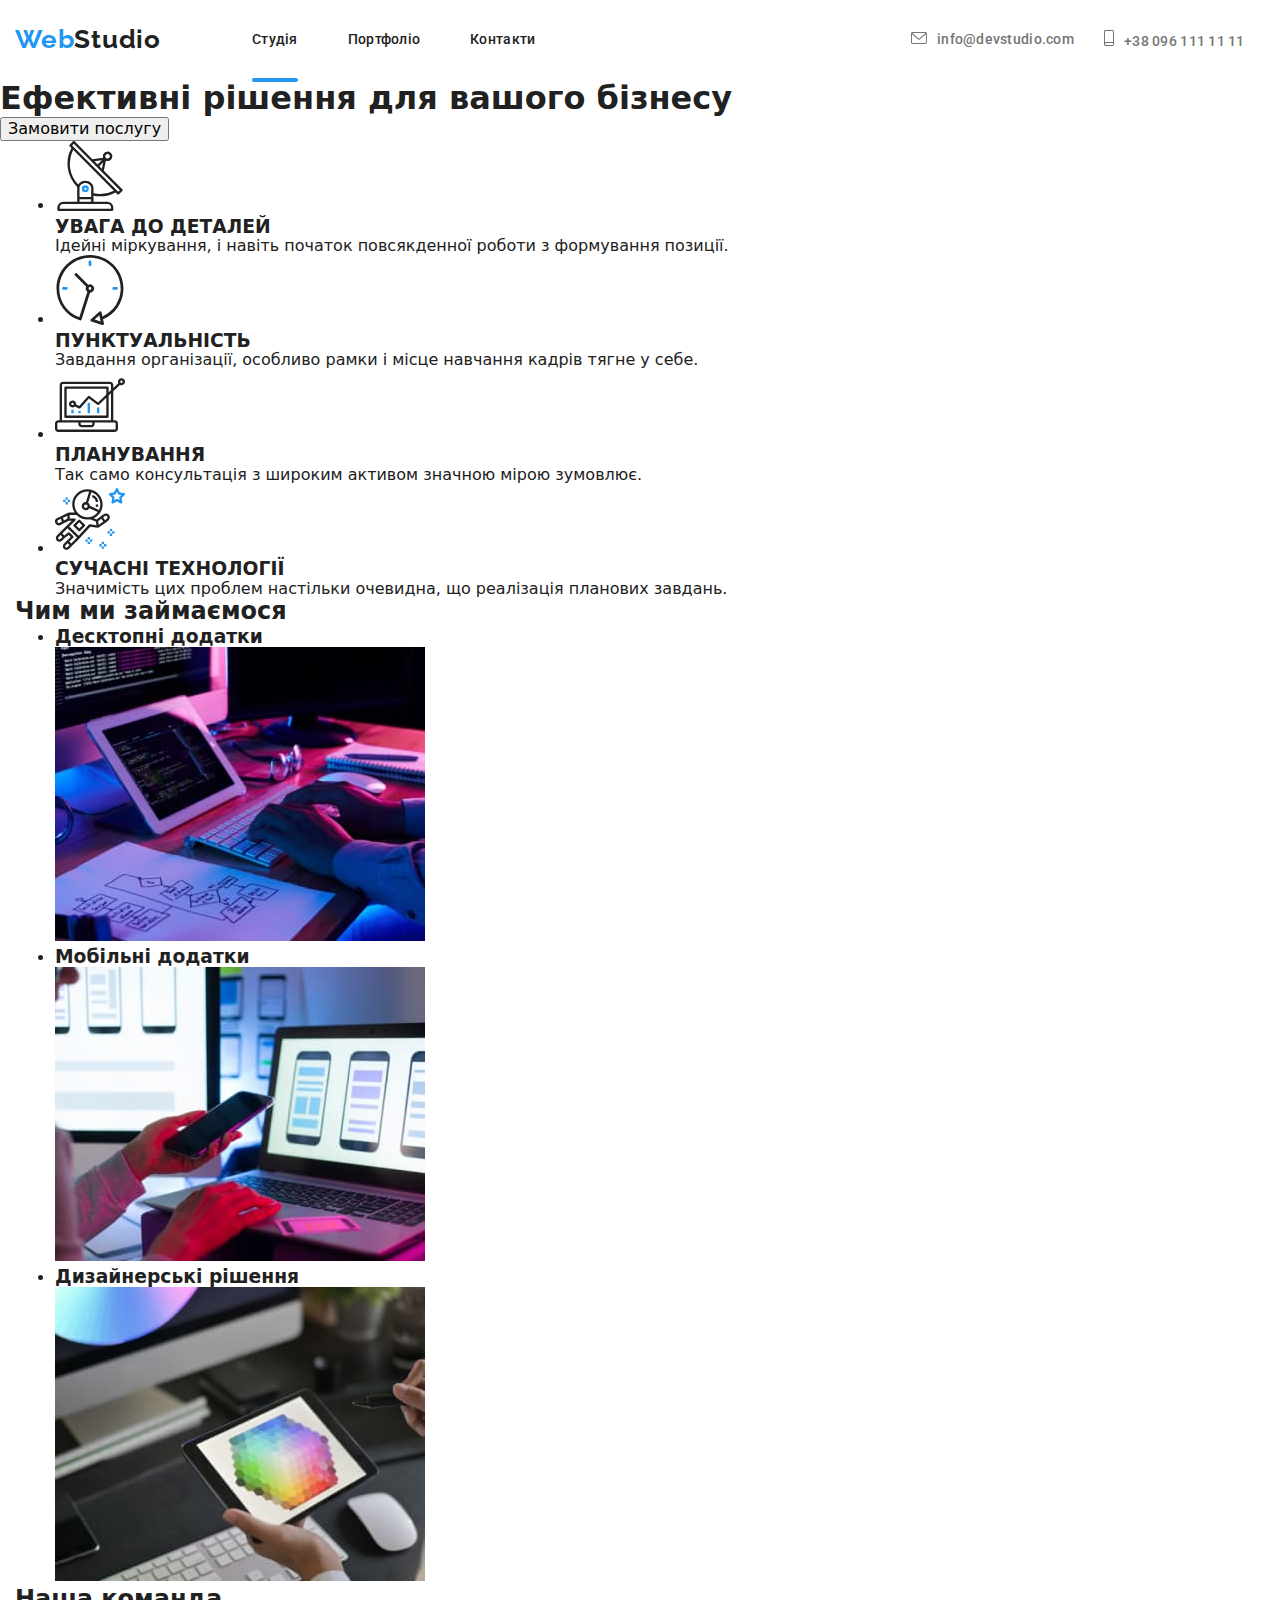
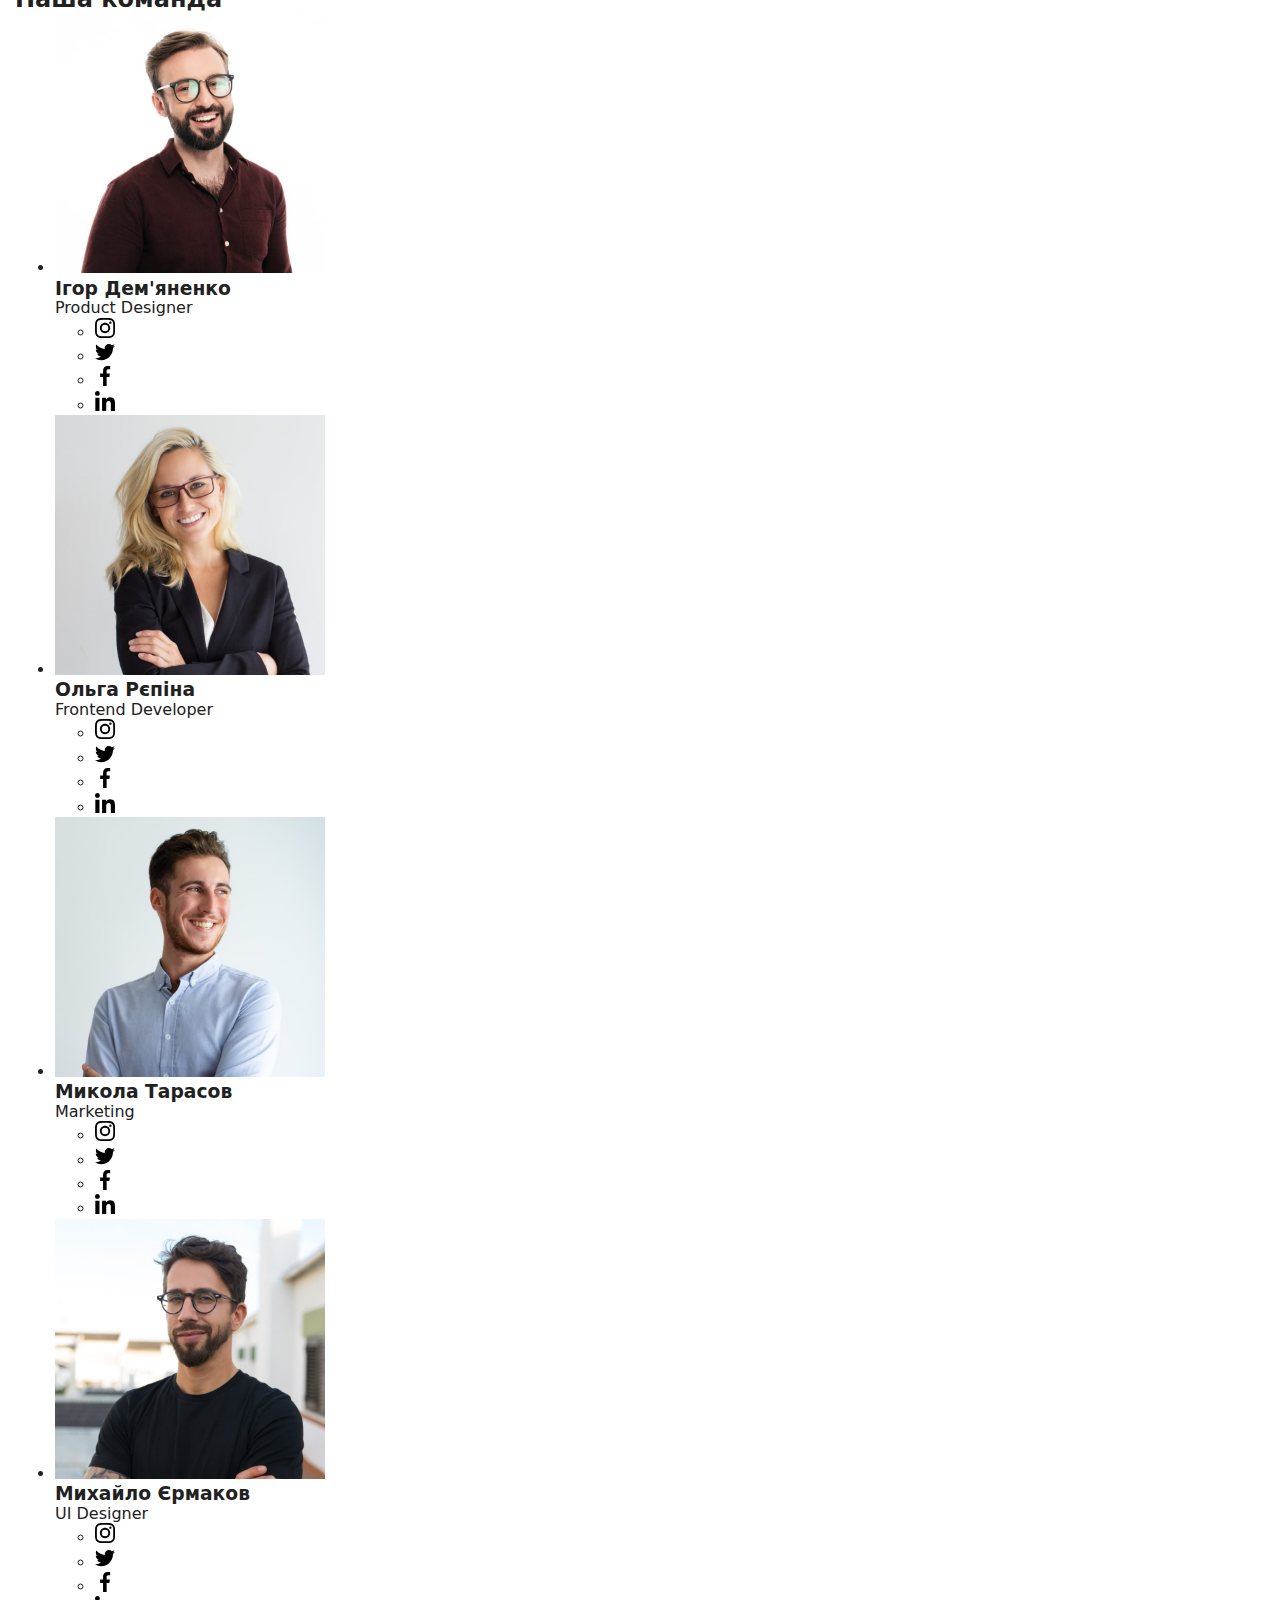
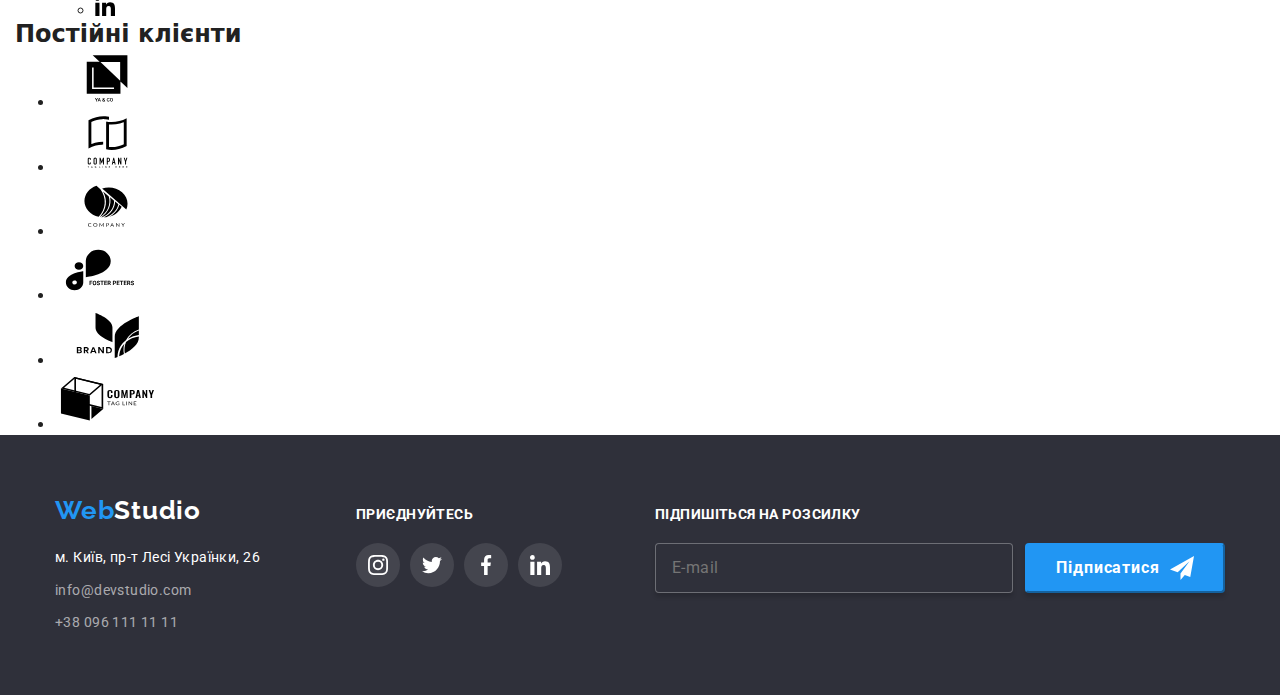
==== commit 383e2c30: "header" ====
--- a/index.html
+++ b/index.html
@@ -36,14 +36,14 @@
           <ul class="site-auth">
             <li class="site-auth__item">
               <a href="mailto:info@devstudio.com" class="site-auth__link"
-                ><svg class="site-auth__icon" width="14" height="10">
+                ><svg class="site-auth__icon" width="16" height="12">
                   <use href="./images/icons.svg#icon-envelope"></use></svg
                 >info@devstudio.com</a
               >
             </li>
             <li class="site-auth__item">
               <a href="tel:+380961111111" class="site-auth__link"
-                ><svg class="site-auth__icon" width="10" height="14">
+                ><svg class="site-auth__icon" width="10" height="16">
                   <use href="./images/icons.svg#icon-phone"></use></svg
                 >+38 096 111 11 11</a
               >
--- a/css/main.min.css
+++ b/css/main.min.css
@@ -1 +1 @@
-*,*::before,*::after{-webkit-box-sizing:border-box;box-sizing:border-box}:root{--primary-text-color: #212121;--background-color: #F5F5F5;--aditional-color: #ffffff;--accent-text-color: #757575;--button-active-color: #2196F3;--transition-timing-function: 250ms cubic-bezier(0.4, 0, 0.2, 1);--bp-mobail: 480px;--bp-tablet: 768px;--bp-desktop: 1200px}body{font-family:“Roboto”,sans-serif;font-style:normal;font-weight:400;color:var(--primary-text-color)}h1,h2,h3,h4,p,ul{margin:0}.visually-hidden{position:absolute;white-space:nowrap;width:1px;height:1px;overflow:hidden;border:0;padding:0;clip:rect(0);-webkit-clip-path:inset(50%);clip-path:inset(50%);margin:-1px}.container{margin:0 auto;padding-left:15px;padding-right:15px}/*! modern-normalize v1.1.0 | MIT License | https://github.com/sindresorhus/modern-normalize */*,::before,::after{-webkit-box-sizing:border-box;box-sizing:border-box}html{line-height:1.15;-webkit-text-size-adjust:100%;-moz-tab-size:4;-o-tab-size:4;tab-size:4}body{margin:0;font-family:system-ui,-apple-system,"Segoe UI",Roboto,Helvetica,Arial,sans-serif,"Apple Color Emoji","Segoe UI Emoji"}hr{height:0;color:inherit}abbr[title]{-webkit-text-decoration:underline dotted;text-decoration:underline dotted}b,strong{font-weight:bolder}code,kbd,samp,pre{font-family:ui-monospace,SFMono-Regular,Consolas,"Liberation Mono",Menlo,monospace;font-size:1em}small{font-size:80%}sub,sup{font-size:75%;line-height:0;position:relative;vertical-align:baseline}sub{bottom:-0.25em}sup{top:-0.5em}table{text-indent:0;border-color:inherit}button,input,optgroup,select,textarea{font-family:inherit;font-size:100%;line-height:1.15;margin:0}button,select{text-transform:none}button,[type=button],[type=reset],[type=submit]{-webkit-appearance:button}::-moz-focus-inner{border-style:none;padding:0}:-moz-focusring{outline:1px dotted ButtonText}:-moz-ui-invalid{box-shadow:none}legend{padding:0}progress{vertical-align:baseline}::-webkit-inner-spin-button,::-webkit-outer-spin-button{height:auto}[type=search]{-webkit-appearance:textfield;outline-offset:-2px}::-webkit-search-decoration{-webkit-appearance:none}::-webkit-file-upload-button{-webkit-appearance:button;font:inherit}summary{display:list-item}@media(min-width: 480px){.page-header{width:480px;width:100%;padding-top:16px;padding-bottom:16px;margin:0 auto;width:100%;border-bottom:1px solid #ececec}}@media(min-width: 480px)and (min-width: 768px){.page-header{width:var(--bp-tablet)}}@media(min-width: 480px)and (min-width: 1200px){.page-header{width:var(--bp-desktop)}}.main-nav{display:-webkit-box;display:-ms-flexbox;display:flex;-webkit-box-pack:justify;-ms-flex-pack:justify;justify-content:space-between;-webkit-box-align:center;-ms-flex-align:center;align-items:center}.logo{display:-webkit-box;display:-ms-flexbox;display:flex;width:134px;font-family:Raleway;font-style:normal;font-weight:700;font-size:24px;line-height:1.17;letter-spacing:.03em;color:var(--button-active-color);text-decoration:none}@media(min-width: 1200px){.logo{width:145px;font-size:26px;line-height:1.19}}@media(min-width: 768px){.page-header__logo{margin-right:87px}}@media(min-width: 1200px){.page-header__logo{margin-right:92px}}.logo__text{color:var(--primary-text-color)}.page-header__burger-button{padding:0;width:40px;height:40px;display:-webkit-box;display:-ms-flexbox;display:flex;-webkit-box-pack:center;-ms-flex-pack:center;justify-content:center;-webkit-box-align:center;-ms-flex-align:center;align-items:center;background-color:var(--aditional-color);border:0}@media(min-width: 768px){.page-header__burger-button{display:none}}.site-nav{display:none}@media(min-width: 768px){.site-nav{display:-webkit-box;display:-ms-flexbox;display:flex;-webkit-box-align:center;-ms-flex-align:center;align-items:center;padding-left:0;margin-left:0;margin-right:auto;list-style:none}}@media(min-width: 768px){.site-nav__item{display:-webkit-box;display:-ms-flexbox;display:flex;display:block;position:relative}.site-nav__item:not(:last-child){margin-right:50px}}.site-nav__link{display:none}@media(min-width: 768px){.site-nav__link{display:-webkit-box;display:-ms-flexbox;display:flex;font-family:Roboto;font-weight:500;font-size:14px;line-height:1.14;letter-spacing:.02em;color:var(--primary-text-color);text-decoration:none;padding-top:32px;padding-bottom:32px;-webkit-transition:color var(--transition-timing-function);transition:color var(--transition-timing-function)}.site-nav__link:hover,.site-nav__link:focus,.site-nav__link:active{color:var(--button-active-color)}}@media(min-width: 768px){.site-nav__link--current::after{display:block;content:"";width:100%;height:4px;position:absolute;left:0;bottom:-2px;background-color:var(--button-active-color);border-radius:2px}}@media(min-width: 768px){.site-auth{display:-webkit-box;display:-ms-flexbox;display:flex;-webkit-box-align:center;-ms-flex-align:center;align-items:center;gap:30px;padding:0;margin-left:0}}.site-auth__link{display:none}@media(min-width: 768px){.site-auth__link{display:-webkit-box;display:-ms-flexbox;display:flex;-webkit-box-pack:center;-ms-flex-pack:center;justify-content:center;-webkit-box-align:center;-ms-flex-align:center;align-items:center;padding:32px 0;color:var(--accent-text-color);font-family:Roboto;font-size:14px;line-height:1.14;font-weight:500;letter-spacing:.02em;text-decoration:none;-webkit-transition:color var(--transition-timing-function);transition:color var(--transition-timing-function)}.site-auth__link:hover,.site-auth__link:focus{color:var(--button-active-color)}}@media(min-width: 1200px){.site-auth__icon{fill:currentColor;margin-right:10px}}.site-auth__item{list-style:none}@media(min-width: 1200px){.site-auth__item{display:-webkit-box;display:-ms-flexbox;display:flex;min-width:161px;-webkit-box-orient:horizontal;-webkit-box-direction:normal;-ms-flex-direction:row;flex-direction:row;-webkit-box-align:center;-ms-flex-align:center;align-items:center}.site-auth__item__item+.site-auth__item__item{margin-left:50px}}.backdrop{position:fixed;top:0;left:0;z-index:1;width:100%;height:100%;background-color:rgba(0,0,0,.2);-webkit-transition:opacity var(--transition-timing-function),visibility var(--transition-timing-function);transition:opacity var(--transition-timing-function),visibility var(--transition-timing-function)}.is-hidden{visibility:hidden;opacity:0;pointer-events:none}.backdrop .is-hidden .modal{-webkit-transform:translate(-50%, -50%);transform:translate(-50%, -50%)}.modal{position:absolute;top:50%;left:50%;-webkit-transform:translate(-50%, -50%);transform:translate(-50%, -50%);width:528px;max-height:581px;height:100%;padding:40px;border-radius:4px;-webkit-box-shadow:0px 1px 3px rgba(0,0,0,.12),0px 1px 1px rgba(0,0,0,.14),0px 2px 1px rgba(0,0,0,.2);box-shadow:0px 1px 3px rgba(0,0,0,.12),0px 1px 1px rgba(0,0,0,.14),0px 2px 1px rgba(0,0,0,.2);background-color:var(--aditional-color);-webkit-transition:-webkit-transform var(--transition-timing-function),-webkit-box-shadow var(--transition-timing-function);transition:-webkit-transform var(--transition-timing-function),-webkit-box-shadow var(--transition-timing-function);transition:transform var(--transition-timing-function),box-shadow var(--transition-timing-function);transition:transform var(--transition-timing-function),box-shadow var(--transition-timing-function),-webkit-transform var(--transition-timing-function),-webkit-box-shadow var(--transition-timing-function)}.button-close{position:absolute;display:-webkit-box;display:-ms-flexbox;display:flex;-webkit-box-pack:center;-ms-flex-pack:center;justify-content:center;-webkit-box-align:center;-ms-flex-align:center;align-items:center;right:8px;top:8px;width:30px;height:30px;padding:0;background:none;border:1px solid rgba(0,0,0,.1);border-radius:50%;color:#000;cursor:pointer;-webkit-transition:color var(--transition-timing-function);transition:color var(--transition-timing-function)}.button-close:focus,.button-close:hover{color:var(--button-active-color)}.x-icon{fill:currentColor}.order-form{position:relative}.order-form__title{font-family:Roboto;margin-bottom:12px;font-style:normal;font-weight:700;font-size:20px;line-height:1.15;text-align:center;letter-spacing:.03em;color:var(--primary-text-color)}.order-form__inputs{position:relative}.order-form__inputs:focus-within{fill:var(--button-active-color)}.order-form__label{display:block;margin-bottom:4px;font-family:Roboto;font-size:12px;line-height:1.17;letter-spacing:.01em;color:var(--accent-text-color)}.order-form__input{width:100%;height:40px;padding:11px 12px 11px 35px;margin-bottom:10px;border:1px solid rgba(33,33,33,.2);border-radius:4px;outline:none;-webkit-transition:border-color var(--transition-timing-function),color var(--transition-timing-function);transition:border-color var(--transition-timing-function),color var(--transition-timing-function)}.order-form__input:focus,.order-form__input:active{border-color:var(--button-active-color);color:var(--button-active-color);cursor:pointer}.order-form__icon{position:absolute;top:40%;left:12px;-webkit-transform:translateY(-50%);transform:translateY(-50%)}.order-form__textarea{width:448px;height:120px;padding:12px 16px;margin-bottom:20px;font-family:Roboto;font-weight:400;font-size:12px;line-height:1.17;letter-spacing:.01em;color:rgba(117,117,117,.5);border:1px solid rgba(33,33,33,.2);border-radius:4px;outline:none;resize:none;-webkit-transition:border-color var(--transition-timing-function);transition:border-color var(--transition-timing-function)}.order-form__textarea:active,.order-form__textarea:focus{border-color:var(--button-active-color);cursor:pointer}.checkbox{position:relative}.checkbox__input{appearance:none;-webkit-appearance:none;-moz-appearance:none}.checkbox__input:checked+.checkbox__icon--checked{background-color:var(--button-active-color);border:0;cursor:pointer}.checkbox__label{display:block;padding-left:28px;font-family:Roboto;font-weight:400;font-size:14px;line-height:1.71;letter-spacing:.03em;color:var(--accent-text-color);margin-bottom:30px}.checkbox__icon--checked{position:absolute;fill:var(--aditional-color);border:none;left:5px;top:3px;border:2px solid var(--primary-text-color);border-radius:2px;-webkit-transition:background-color var(--transition-timing-function);transition:background-color var(--transition-timing-function)}.checkbox__text{color:var(--button-active-color)}.order-form__button{display:-webkit-box;display:-ms-flexbox;display:flex;-webkit-box-pack:center;-ms-flex-pack:center;justify-content:center;-webkit-box-align:center;-ms-flex-align:center;align-items:center;padding:10px 52px;margin:0 auto;margin-bottom:40px;width:200px;height:50px;font-family:Roboto;font-weight:700;font-size:16px;line-height:1.88;letter-spacing:.06em;color:var(--aditional-color);background-color:var(--button-active-color);border-radius:4px;border-color:var(--button-active-color);-webkit-transition:background-color var(--transition-timing-function),-webkit-box-shadow var(--transition-timing-function);transition:background-color var(--transition-timing-function),-webkit-box-shadow var(--transition-timing-function);transition:background-color var(--transition-timing-function),box-shadow var(--transition-timing-function);transition:background-color var(--transition-timing-function),box-shadow var(--transition-timing-function),-webkit-box-shadow var(--transition-timing-function)}.order-form__button:focus,.order-form__button:hover,.order-form__button:active{background-color:#188ce8;-webkit-box-shadow:0px 4px 4px rgba(0,0,0,.15);box-shadow:0px 4px 4px rgba(0,0,0,.15)}.logo{display:-webkit-box;display:-ms-flexbox;display:flex;width:134px;font-family:Raleway;font-style:normal;font-weight:700;font-size:24px;line-height:1.17;letter-spacing:.03em;color:var(--button-active-color);text-decoration:none}@media(min-width: 1200px){.logo{width:145px;font-size:26px;line-height:1.19}}.mobile-menu{-webkit-box-orient:vertical;-webkit-box-direction:normal;-ms-flex-direction:column;flex-direction:column;position:fixed;top:0;left:0;-webkit-transform:translateX(100%);transform:translateX(100%);width:100%;height:100%;background-color:var(--aditional-color);padding:48px 40px;z-index:1;-webkit-transition:-webkit-transform var(--transition-timing-function);transition:-webkit-transform var(--transition-timing-function);transition:transform var(--transition-timing-function);transition:transform var(--transition-timing-function), -webkit-transform var(--transition-timing-function)}.mobile-menu.is-open{-webkit-transform:translateX(0);transform:translateX(0)}.mobile-menu__close-button{position:absolute;top:10px;right:15px;border:0;background-color:var(--aditional-color);fill:var(--primary-text-color)}.mobile-menu__close-button:hover,.mobile-menu__close-button:focus{fill:var(--button-active-color)}.mobile-nav{display:-webkit-box;display:-ms-flexbox;display:flex;-webkit-box-orient:vertical;-webkit-box-direction:normal;-ms-flex-direction:column;flex-direction:column;list-style:none;gap:32px;margin-bottom:302px}.mobile-nav__item{display:-webkit-box;display:-ms-flexbox;display:flex;display:block}.mobile-nav__link{font-family:"Roboto";font-style:normal;font-weight:500;font-size:40px;line-height:1.18;text-align:center;letter-spacing:.02em;text-decoration:none;color:var(--primary-text-color)}.mobile-nav__link:focus,.mobile-nav__link:hover{color:var(--button-active-color)}.mobile-auth{display:-webkit-box;display:-ms-flexbox;display:flex;-webkit-box-orient:vertical;-webkit-box-direction:normal;-ms-flex-direction:column;flex-direction:column;list-style:none;gap:32px}.mobile-auth__item{display:-webkit-box;display:-ms-flexbox;display:flex;display:block}.mobile-auth__link{font-family:"Roboto";font-style:normal;font-weight:500;font-size:34px;line-height:1.18;letter-spacing:.02em;color:var(--button-active-color);text-decoration:none}.mobile-auth__item:last-child{font-size:24px;line-height:1.17;letter-spacing:.02em;color:var(--accent-text-color)}.mobile-net{list-style:none;display:-webkit-box;display:-ms-flexbox;display:flex;gap:20px;margin-top:64px}.mobile-net__link{display:block;position:relative;font-family:"Roboto";font-style:normal;font-weight:500;font-size:18px;line-height:1.22;letter-spacing:.02em;color:#2196f3;text-decoration:none}.mobile-net__link:not(:first-child)::before{display:block;content:"";position:absolute;left:-20px;top:10px;width:22px;height:0;border:1px solid rgba(33,33,33,.2);-webkit-transform:rotate(90deg);transform:rotate(90deg)}.footer{background-color:#2f303a;display:-webkit-box;display:-ms-flexbox;display:flex;min-width:1200px;padding-left:15px;padding-right:15px;margin:0 auto;-webkit-box-align:baseline;-ms-flex-align:baseline;align-items:baseline;-webkit-box-pack:center;-ms-flex-pack:center;justify-content:center}.container-footer{min-width:1170px;padding:0;display:-webkit-box;display:-ms-flexbox;display:flex}.footer__list{display:-webkit-box;display:-ms-flexbox;display:flex;-webkit-box-align:baseline;-ms-flex-align:baseline;align-items:baseline}.footer__links{display:-webkit-box;display:-ms-flexbox;display:flex;min-width:231px;-webkit-box-orient:vertical;-webkit-box-direction:normal;-ms-flex-direction:column;flex-direction:column;padding:60px 0}.logo{display:-webkit-box;display:-ms-flexbox;display:flex;width:145px;font-family:Raleway;font-style:normal;font-weight:700;font-size:26px;line-height:31px;letter-spacing:.03em;color:var(--button-active-color);text-decoration:none}.logo__text--inverse{color:var(--aditional-color)}.contact{margin-top:20px}.contact__list{padding-left:0;list-style:none}.contact__item:not(:last-child){margin-bottom:9px}.contact__link{font-family:Roboto;font-size:14px;font-style:normal;line-height:1.71;letter-spacing:.03em;color:rgba(255,255,255,.6);text-decoration:none;-webkit-transition:color var(--transition-timing-function);transition:color var(--transition-timing-function)}.contact__link:focus,.contact__link:hover{color:var(--button-active-color)}.contact__link--white{color:var(--aditional-color)}.join-links{display:-webkit-box;display:-ms-flexbox;display:flex;-webkit-box-orient:vertical;-webkit-box-direction:normal;-ms-flex-direction:column;flex-direction:column;gap:20px;padding:72px 93px 100px 70px}.join-links__subtitle{display:block;display:-webkit-box;display:-ms-flexbox;display:flex;-webkit-box-align:start;-ms-flex-align:start;align-items:flex-start;font-family:Roboto;font-weight:700;font-size:14px;line-height:1.14;letter-spacing:.03em;text-transform:uppercase;color:var(--aditional-color)}.social-net{display:-webkit-box;display:-ms-flexbox;display:flex;gap:10px;-webkit-box-pack:center;-ms-flex-pack:center;justify-content:center;list-style:none;-webkit-box-orient:horizontal;-webkit-box-direction:normal;-ms-flex-direction:row;flex-direction:row;padding:0}.social-net__link{display:-webkit-box;display:-ms-flexbox;display:flex;-webkit-box-align:center;-ms-flex-align:center;align-items:center;-webkit-box-pack:center;-ms-flex-pack:center;justify-content:center;width:44px;height:44px;border-radius:50%;-webkit-transition:background-color var(--transition-timing-function),color var(--transition-timing-function),fill var(--transition-timing-function);transition:background-color var(--transition-timing-function),color var(--transition-timing-function),fill var(--transition-timing-function);background-color:rgba(255,255,255,.1);color:var(--aditional-color)}.social-net__link:hover,.social-net__link:focus{background-color:var(--button-active-color)}.social-net__link .social-net__icon{fill:currentColor}.signup{display:-webkit-box;display:-ms-flexbox;display:flex;-webkit-box-orient:vertical;-webkit-box-direction:normal;-ms-flex-direction:column;flex-direction:column;padding:72px 0 94px 0}.signup__title{margin-bottom:20px;font-family:Roboto;font-weight:700;font-size:14px;line-height:1.14;letter-spacing:.03em;text-transform:uppercase;color:var(--aditional-color)}.signup__form{display:-webkit-box;display:-ms-flexbox;display:flex;-ms-flex-item-align:end;align-self:flex-end}.email__input{display:-webkit-box;display:-ms-flexbox;display:flex;margin-right:12px;margin-left:0;padding:15px 16px;width:358px;height:50px;-webkit-box-pack:start;-ms-flex-pack:start;justify-content:flex-start;-webkit-box-align:center;-ms-flex-align:center;align-items:center;font-family:Roboto;font-weight:400;font-size:16px;line-height:1.25;letter-spacing:.03em;outline:none;color:rgba(255,255,255,.6);background-color:#2f303a;border:1px solid rgba(255,255,255,.3);border-radius:4px;-webkit-box-shadow:0px 4px 4px rgba(0,0,0,.15);box-shadow:0px 4px 4px rgba(0,0,0,.15);-webkit-transition:border-color var(--transition-timing-function);transition:border-color var(--transition-timing-function)}.email__input:active,.email__input:focus{border-color:var(--button-active-color)}.signup__button{display:block;display:-webkit-box;display:-ms-flexbox;display:flex;-webkit-box-pack:center;-ms-flex-pack:center;justify-content:center;-webkit-box-align:center;-ms-flex-align:center;align-items:center;font-family:Roboto;padding:10px 28px;width:200px;height:50px;background-color:var(--button-active-color);-webkit-box-shadow:0px 4px 4px rgba(0,0,0,.15);box-shadow:0px 4px 4px rgba(0,0,0,.15);border-radius:4px;border-color:var(--button-active-color);font-weight:700;font-size:16px;line-height:1.88;letter-spacing:.06em;color:var(--aditional-color);cursor:pointer;-webkit-transition:background-color var(--transition-timing-function),color var(--transition-timing-function);transition:background-color var(--transition-timing-function),color var(--transition-timing-function)}.signup__button:hover,.signup__button:focus,.signup__button:active{background:#188ce8;color:var(--aditional-color)}.send__icon{margin-left:10px}.section-portfolio{width:100%;padding:94px 0}.button__filter{padding:6px 22px;font-family:Roboto;font-weight:500;font-size:16px;line-height:1.63;letter-spacing:.03em;color:var(--primary-text-color);background-color:#f5f4fa;border-radius:4px;border-width:0;cursor:pointer;-webkit-transition:background-color var(--transition-timing-function),color var(--transition-timing-function),-webkit-box-shadow var(--transition-timing-function);transition:background-color var(--transition-timing-function),color var(--transition-timing-function),-webkit-box-shadow var(--transition-timing-function);transition:background-color var(--transition-timing-function),color var(--transition-timing-function),box-shadow var(--transition-timing-function);transition:background-color var(--transition-timing-function),color var(--transition-timing-function),box-shadow var(--transition-timing-function),-webkit-box-shadow var(--transition-timing-function)}.button__filter:hover,.button__filter:focus,.button__filter:active{color:var(--aditional-color);background-color:var(--button-active-color);-webkit-box-shadow:0px 3px 1px rgba(0,0,0,.1),0px 1px 2px rgba(0,0,0,.08),0px 2px 2px rgba(0,0,0,.12);box-shadow:0px 3px 1px rgba(0,0,0,.1),0px 1px 2px rgba(0,0,0,.08),0px 2px 2px rgba(0,0,0,.12)}.filters{display:-webkit-box;display:-ms-flexbox;display:flex;-webkit-box-pack:center;-ms-flex-pack:center;justify-content:center;padding:0;margin-bottom:50px}.filters__item{list-style:none;margin-right:8px}.filters__item:last-child{margin-right:0}.card__list{width:1170px;display:-webkit-box;display:-ms-flexbox;display:flex;-ms-flex-wrap:wrap;flex-wrap:wrap;gap:30px;padding-left:0;-webkit-box-align:center;-ms-flex-align:center;align-items:center;margin:0 auto;list-style:none}.card__item{-ms-flex-preferred-size:calc((100% - 60px)/3);flex-basis:calc((100% - 60px)/3);background-color:var(--aditional-color);-webkit-transition:-webkit-box-shadow var(--transition-timing-function);transition:-webkit-box-shadow var(--transition-timing-function);transition:box-shadow var(--transition-timing-function);transition:box-shadow var(--transition-timing-function), -webkit-box-shadow var(--transition-timing-function)}.card__item:hover{-webkit-box-shadow:0px 1px 1px rgba(0,0,0,.12),0px 4px 4px rgba(0,0,0,.06),1px 4px 6px rgba(0,0,0,.16);box-shadow:0px 1px 1px rgba(0,0,0,.12),0px 4px 4px rgba(0,0,0,.06),1px 4px 6px rgba(0,0,0,.16)}.card__image{display:-webkit-box;display:-ms-flexbox;display:flex}.card__overlay{position:absolute;top:0;left:0;background-color:rgba(33,150,243,.9);color:var(--aditional-color);width:100%;height:100%;-webkit-transform:translateY(100%);transform:translateY(100%);-webkit-transition:-webkit-transform var(--transition-timing-function);transition:-webkit-transform var(--transition-timing-function);transition:transform var(--transition-timing-function);transition:transform var(--transition-timing-function), -webkit-transform var(--transition-timing-function)}.card__text{display:block;font-family:Roboto;font-weight:400;font-size:18px;line-height:1.56;letter-spacing:.03em;color:var(--aditional-color);padding:63px 24px;margin:0}.card__image{position:relative;overflow:hidden;width:370px;height:294px;margin-left:auto;margin-right:auto}.card__link:hover .card__overlay{-webkit-transform:translateY(0);transform:translateY(0)}.card__sign{padding:20px 24px;border:1px solid #eee;border-top:0}.card__name{font-family:Roboto;font-style:normal;margin-bottom:4px;font-weight:700;font-size:18px;line-height:2;letter-spacing:.06em;color:var(--primary-text-color);text-decoration:none}.card__product{font-family:Roboto;font-style:normal;font-size:16px;line-height:1.88;letter-spacing:.03em;color:var(--accent-text-color)}.card__link{text-decoration:none}/*# sourceMappingURL=main.min.css.map */+*,*::before,*::after{-webkit-box-sizing:border-box;box-sizing:border-box}:root{--primary-text-color: #212121;--background-color: #F5F5F5;--aditional-color: #ffffff;--accent-text-color: #757575;--button-active-color: #2196F3;--transition-timing-function: 250ms cubic-bezier(0.4, 0, 0.2, 1);--bp-mobail: 480px;--bp-tablet: 768px;--bp-desktop: 1200px}body{font-family:“Roboto”,sans-serif;font-style:normal;font-weight:400;color:var(--primary-text-color)}h1,h2,h3,h4,p,ul{margin:0}.visually-hidden{position:absolute;white-space:nowrap;width:1px;height:1px;overflow:hidden;border:0;padding:0;clip:rect(0);-webkit-clip-path:inset(50%);clip-path:inset(50%);margin:-1px}.container{margin:0 auto;padding-left:15px;padding-right:15px}/*! modern-normalize v1.1.0 | MIT License | https://github.com/sindresorhus/modern-normalize */*,::before,::after{-webkit-box-sizing:border-box;box-sizing:border-box}html{line-height:1.15;-webkit-text-size-adjust:100%;-moz-tab-size:4;-o-tab-size:4;tab-size:4}body{margin:0;font-family:system-ui,-apple-system,"Segoe UI",Roboto,Helvetica,Arial,sans-serif,"Apple Color Emoji","Segoe UI Emoji"}hr{height:0;color:inherit}abbr[title]{-webkit-text-decoration:underline dotted;text-decoration:underline dotted}b,strong{font-weight:bolder}code,kbd,samp,pre{font-family:ui-monospace,SFMono-Regular,Consolas,"Liberation Mono",Menlo,monospace;font-size:1em}small{font-size:80%}sub,sup{font-size:75%;line-height:0;position:relative;vertical-align:baseline}sub{bottom:-0.25em}sup{top:-0.5em}table{text-indent:0;border-color:inherit}button,input,optgroup,select,textarea{font-family:inherit;font-size:100%;line-height:1.15;margin:0}button,select{text-transform:none}button,[type=button],[type=reset],[type=submit]{-webkit-appearance:button}::-moz-focus-inner{border-style:none;padding:0}:-moz-focusring{outline:1px dotted ButtonText}:-moz-ui-invalid{box-shadow:none}legend{padding:0}progress{vertical-align:baseline}::-webkit-inner-spin-button,::-webkit-outer-spin-button{height:auto}[type=search]{-webkit-appearance:textfield;outline-offset:-2px}::-webkit-search-decoration{-webkit-appearance:none}::-webkit-file-upload-button{-webkit-appearance:button;font:inherit}summary{display:list-item}@media(max-width: 480px){.page-header{width:480px;width:100%;padding-top:16px;padding-bottom:16px;margin:0 auto;width:100%;border-bottom:1px solid #ececec}}@media(max-width: 480px)and (min-width: 768px){.page-header{width:768px}}@media(max-width: 480px)and (min-width: 1200px){.page-header{width:1200px}}.main-nav{display:-webkit-box;display:-ms-flexbox;display:flex;-webkit-box-pack:justify;-ms-flex-pack:justify;justify-content:space-between;-webkit-box-align:center;-ms-flex-align:center;align-items:center}.logo{display:-webkit-box;display:-ms-flexbox;display:flex;width:134px;font-family:Raleway;font-style:normal;font-weight:700;font-size:24px;line-height:1.17;letter-spacing:.03em;color:var(--button-active-color);text-decoration:none}@media(min-width: 1200px){.logo{width:145px;font-size:26px;line-height:1.19}}@media(min-width: 768px){.page-header__logo{margin-right:87px}}@media(min-width: 1200px){.page-header__logo{margin-right:92px}}.logo__text{color:var(--primary-text-color)}.page-header__burger-button{padding:0;width:40px;height:40px;display:-webkit-box;display:-ms-flexbox;display:flex;-webkit-box-pack:center;-ms-flex-pack:center;justify-content:center;-webkit-box-align:center;-ms-flex-align:center;align-items:center;background-color:var(--aditional-color);border:0}@media(min-width: 768px){.page-header__burger-button{display:none}}.site-nav{display:none}@media(min-width: 768px){.site-nav{display:-webkit-box;display:-ms-flexbox;display:flex;-webkit-box-align:center;-ms-flex-align:center;align-items:center;width:283px;padding-left:0;margin-left:0;margin-right:auto;list-style:none}}@media(min-width: 768px){.site-nav__item{display:-webkit-box;display:-ms-flexbox;display:flex;display:block;position:relative}.site-nav__item:not(:last-child){margin-right:50px}}.site-nav__link{display:none}@media(min-width: 768px){.site-nav__link{display:-webkit-box;display:-ms-flexbox;display:flex;font-family:Roboto;font-weight:500;font-size:14px;line-height:1.14;letter-spacing:.02em;color:var(--primary-text-color);text-decoration:none;padding-top:32px;padding-bottom:32px;-webkit-transition:color var(--transition-timing-function);transition:color var(--transition-timing-function)}.site-nav__link:hover,.site-nav__link:focus,.site-nav__link:active{color:var(--button-active-color)}}@media(min-width: 768px){.site-nav__link--current::after{display:block;content:"";width:100%;height:4px;position:absolute;left:0;bottom:-2px;background-color:var(--button-active-color);border-radius:2px}}.site-auth{display:none}@media(min-width: 768px){.site-auth{display:-webkit-box;display:-ms-flexbox;display:flex;-webkit-box-orient:vertical;-webkit-box-direction:normal;-ms-flex-direction:column;flex-direction:column;gap:10px;padding-top:21px;padding-bottom:21px}}@media(min-width: 1200px){.site-auth{-webkit-box-orient:horizontal;-webkit-box-direction:normal;-ms-flex-direction:row;flex-direction:row;gap:30px}}.site-auth__link{color:var(--accent-text-color);font-family:Roboto;font-size:12px;line-height:1.17;font-weight:500;letter-spacing:.02em;text-decoration:none;-webkit-transition:color var(--transition-timing-function);transition:color var(--transition-timing-function)}.site-auth__link:hover,.site-auth__link:focus{color:var(--button-active-color)}@media(min-width: 1200px){.site-auth__link{font-size:14px;line-height:1.14}}.site-auth__icon{fill:currentColor;margin-right:8px}@media(min-width: 1200px){.site-auth__icon{margin-right:10px}}.site-auth__item{list-style:none}@media(min-width: 1200px){.site-auth__item{min-width:161px}}.backdrop{position:fixed;top:0;left:0;z-index:1;width:100%;height:100%;background-color:rgba(0,0,0,.2);-webkit-transition:opacity var(--transition-timing-function),visibility var(--transition-timing-function);transition:opacity var(--transition-timing-function),visibility var(--transition-timing-function)}.is-hidden{visibility:hidden;opacity:0;pointer-events:none}.backdrop .is-hidden .modal{-webkit-transform:translate(-50%, -50%);transform:translate(-50%, -50%)}.modal{position:absolute;top:50%;left:50%;-webkit-transform:translate(-50%, -50%);transform:translate(-50%, -50%);width:528px;max-height:581px;height:100%;padding:40px;border-radius:4px;-webkit-box-shadow:0px 1px 3px rgba(0,0,0,.12),0px 1px 1px rgba(0,0,0,.14),0px 2px 1px rgba(0,0,0,.2);box-shadow:0px 1px 3px rgba(0,0,0,.12),0px 1px 1px rgba(0,0,0,.14),0px 2px 1px rgba(0,0,0,.2);background-color:var(--aditional-color);-webkit-transition:-webkit-transform var(--transition-timing-function),-webkit-box-shadow var(--transition-timing-function);transition:-webkit-transform var(--transition-timing-function),-webkit-box-shadow var(--transition-timing-function);transition:transform var(--transition-timing-function),box-shadow var(--transition-timing-function);transition:transform var(--transition-timing-function),box-shadow var(--transition-timing-function),-webkit-transform var(--transition-timing-function),-webkit-box-shadow var(--transition-timing-function)}.button-close{position:absolute;display:-webkit-box;display:-ms-flexbox;display:flex;-webkit-box-pack:center;-ms-flex-pack:center;justify-content:center;-webkit-box-align:center;-ms-flex-align:center;align-items:center;right:8px;top:8px;width:30px;height:30px;padding:0;background:none;border:1px solid rgba(0,0,0,.1);border-radius:50%;color:#000;cursor:pointer;-webkit-transition:color var(--transition-timing-function);transition:color var(--transition-timing-function)}.button-close:focus,.button-close:hover{color:var(--button-active-color)}.x-icon{fill:currentColor}.order-form{position:relative}.order-form__title{font-family:Roboto;margin-bottom:12px;font-style:normal;font-weight:700;font-size:20px;line-height:1.15;text-align:center;letter-spacing:.03em;color:var(--primary-text-color)}.order-form__inputs{position:relative}.order-form__inputs:focus-within{fill:var(--button-active-color)}.order-form__label{display:block;margin-bottom:4px;font-family:Roboto;font-size:12px;line-height:1.17;letter-spacing:.01em;color:var(--accent-text-color)}.order-form__input{width:100%;height:40px;padding:11px 12px 11px 35px;margin-bottom:10px;border:1px solid rgba(33,33,33,.2);border-radius:4px;outline:none;-webkit-transition:border-color var(--transition-timing-function),color var(--transition-timing-function);transition:border-color var(--transition-timing-function),color var(--transition-timing-function)}.order-form__input:focus,.order-form__input:active{border-color:var(--button-active-color);color:var(--button-active-color);cursor:pointer}.order-form__icon{position:absolute;top:40%;left:12px;-webkit-transform:translateY(-50%);transform:translateY(-50%)}.order-form__textarea{width:448px;height:120px;padding:12px 16px;margin-bottom:20px;font-family:Roboto;font-weight:400;font-size:12px;line-height:1.17;letter-spacing:.01em;color:rgba(117,117,117,.5);border:1px solid rgba(33,33,33,.2);border-radius:4px;outline:none;resize:none;-webkit-transition:border-color var(--transition-timing-function);transition:border-color var(--transition-timing-function)}.order-form__textarea:active,.order-form__textarea:focus{border-color:var(--button-active-color);cursor:pointer}.checkbox{position:relative}.checkbox__input{appearance:none;-webkit-appearance:none;-moz-appearance:none}.checkbox__input:checked+.checkbox__icon--checked{background-color:var(--button-active-color);border:0;cursor:pointer}.checkbox__label{display:block;padding-left:28px;font-family:Roboto;font-weight:400;font-size:14px;line-height:1.71;letter-spacing:.03em;color:var(--accent-text-color);margin-bottom:30px}.checkbox__icon--checked{position:absolute;fill:var(--aditional-color);border:none;left:5px;top:3px;border:2px solid var(--primary-text-color);border-radius:2px;-webkit-transition:background-color var(--transition-timing-function);transition:background-color var(--transition-timing-function)}.checkbox__text{color:var(--button-active-color)}.order-form__button{display:-webkit-box;display:-ms-flexbox;display:flex;-webkit-box-pack:center;-ms-flex-pack:center;justify-content:center;-webkit-box-align:center;-ms-flex-align:center;align-items:center;padding:10px 52px;margin:0 auto;margin-bottom:40px;width:200px;height:50px;font-family:Roboto;font-weight:700;font-size:16px;line-height:1.88;letter-spacing:.06em;color:var(--aditional-color);background-color:var(--button-active-color);border-radius:4px;border-color:var(--button-active-color);-webkit-transition:background-color var(--transition-timing-function),-webkit-box-shadow var(--transition-timing-function);transition:background-color var(--transition-timing-function),-webkit-box-shadow var(--transition-timing-function);transition:background-color var(--transition-timing-function),box-shadow var(--transition-timing-function);transition:background-color var(--transition-timing-function),box-shadow var(--transition-timing-function),-webkit-box-shadow var(--transition-timing-function)}.order-form__button:focus,.order-form__button:hover,.order-form__button:active{background-color:#188ce8;-webkit-box-shadow:0px 4px 4px rgba(0,0,0,.15);box-shadow:0px 4px 4px rgba(0,0,0,.15)}.logo{display:-webkit-box;display:-ms-flexbox;display:flex;width:134px;font-family:Raleway;font-style:normal;font-weight:700;font-size:24px;line-height:1.17;letter-spacing:.03em;color:var(--button-active-color);text-decoration:none}@media(min-width: 1200px){.logo{width:145px;font-size:26px;line-height:1.19}}.mobile-menu{-webkit-box-orient:vertical;-webkit-box-direction:normal;-ms-flex-direction:column;flex-direction:column;position:fixed;top:0;left:0;-webkit-transform:translateX(100%);transform:translateX(100%);width:100%;height:100%;background-color:var(--aditional-color);padding:48px 40px;z-index:1;-webkit-transition:-webkit-transform var(--transition-timing-function);transition:-webkit-transform var(--transition-timing-function);transition:transform var(--transition-timing-function);transition:transform var(--transition-timing-function), -webkit-transform var(--transition-timing-function)}.mobile-menu.is-open{-webkit-transform:translateX(0);transform:translateX(0)}.mobile-menu__close-button{position:absolute;top:10px;right:15px;border:0;background-color:var(--aditional-color);fill:var(--primary-text-color)}.mobile-menu__close-button:hover,.mobile-menu__close-button:focus{fill:var(--button-active-color)}.mobile-nav{display:-webkit-box;display:-ms-flexbox;display:flex;-webkit-box-orient:vertical;-webkit-box-direction:normal;-ms-flex-direction:column;flex-direction:column;list-style:none;gap:32px;margin-bottom:302px}.mobile-nav__item{display:-webkit-box;display:-ms-flexbox;display:flex;display:block}.mobile-nav__link{font-family:"Roboto";font-style:normal;font-weight:500;font-size:40px;line-height:1.18;text-align:center;letter-spacing:.02em;text-decoration:none;color:var(--primary-text-color)}.mobile-nav__link:focus,.mobile-nav__link:hover{color:var(--button-active-color)}.mobile-auth{display:-webkit-box;display:-ms-flexbox;display:flex;-webkit-box-orient:vertical;-webkit-box-direction:normal;-ms-flex-direction:column;flex-direction:column;list-style:none;gap:32px}.mobile-auth__item{display:-webkit-box;display:-ms-flexbox;display:flex;display:block}.mobile-auth__link{font-family:"Roboto";font-style:normal;font-weight:500;font-size:34px;line-height:1.18;letter-spacing:.02em;color:var(--button-active-color);text-decoration:none}.mobile-auth__item:last-child{font-size:24px;line-height:1.17;letter-spacing:.02em;color:var(--accent-text-color)}.mobile-net{list-style:none;display:-webkit-box;display:-ms-flexbox;display:flex;gap:20px;margin-top:64px}.mobile-net__link{display:block;position:relative;font-family:"Roboto";font-style:normal;font-weight:500;font-size:18px;line-height:1.22;letter-spacing:.02em;color:#2196f3;text-decoration:none}.mobile-net__link:not(:first-child)::before{display:block;content:"";position:absolute;left:-20px;top:10px;width:22px;height:0;border:1px solid rgba(33,33,33,.2);-webkit-transform:rotate(90deg);transform:rotate(90deg)}.footer{background-color:#2f303a;display:-webkit-box;display:-ms-flexbox;display:flex;min-width:1200px;padding-left:15px;padding-right:15px;margin:0 auto;-webkit-box-align:baseline;-ms-flex-align:baseline;align-items:baseline;-webkit-box-pack:center;-ms-flex-pack:center;justify-content:center}.container-footer{min-width:1170px;padding:0;display:-webkit-box;display:-ms-flexbox;display:flex}.footer__list{display:-webkit-box;display:-ms-flexbox;display:flex;-webkit-box-align:baseline;-ms-flex-align:baseline;align-items:baseline}.footer__links{display:-webkit-box;display:-ms-flexbox;display:flex;min-width:231px;-webkit-box-orient:vertical;-webkit-box-direction:normal;-ms-flex-direction:column;flex-direction:column;padding:60px 0}.logo{display:-webkit-box;display:-ms-flexbox;display:flex;width:145px;font-family:Raleway;font-style:normal;font-weight:700;font-size:26px;line-height:31px;letter-spacing:.03em;color:var(--button-active-color);text-decoration:none}.logo__text--inverse{color:var(--aditional-color)}.contact{margin-top:20px}.contact__list{padding-left:0;list-style:none}.contact__item:not(:last-child){margin-bottom:9px}.contact__link{font-family:Roboto;font-size:14px;font-style:normal;line-height:1.71;letter-spacing:.03em;color:rgba(255,255,255,.6);text-decoration:none;-webkit-transition:color var(--transition-timing-function);transition:color var(--transition-timing-function)}.contact__link:focus,.contact__link:hover{color:var(--button-active-color)}.contact__link--white{color:var(--aditional-color)}.join-links{display:-webkit-box;display:-ms-flexbox;display:flex;-webkit-box-orient:vertical;-webkit-box-direction:normal;-ms-flex-direction:column;flex-direction:column;gap:20px;padding:72px 93px 100px 70px}.join-links__subtitle{display:block;display:-webkit-box;display:-ms-flexbox;display:flex;-webkit-box-align:start;-ms-flex-align:start;align-items:flex-start;font-family:Roboto;font-weight:700;font-size:14px;line-height:1.14;letter-spacing:.03em;text-transform:uppercase;color:var(--aditional-color)}.social-net{display:-webkit-box;display:-ms-flexbox;display:flex;gap:10px;-webkit-box-pack:center;-ms-flex-pack:center;justify-content:center;list-style:none;-webkit-box-orient:horizontal;-webkit-box-direction:normal;-ms-flex-direction:row;flex-direction:row;padding:0}.social-net__link{display:-webkit-box;display:-ms-flexbox;display:flex;-webkit-box-align:center;-ms-flex-align:center;align-items:center;-webkit-box-pack:center;-ms-flex-pack:center;justify-content:center;width:44px;height:44px;border-radius:50%;-webkit-transition:background-color var(--transition-timing-function),color var(--transition-timing-function),fill var(--transition-timing-function);transition:background-color var(--transition-timing-function),color var(--transition-timing-function),fill var(--transition-timing-function);background-color:rgba(255,255,255,.1);color:var(--aditional-color)}.social-net__link:hover,.social-net__link:focus{background-color:var(--button-active-color)}.social-net__link .social-net__icon{fill:currentColor}.signup{display:-webkit-box;display:-ms-flexbox;display:flex;-webkit-box-orient:vertical;-webkit-box-direction:normal;-ms-flex-direction:column;flex-direction:column;padding:72px 0 94px 0}.signup__title{margin-bottom:20px;font-family:Roboto;font-weight:700;font-size:14px;line-height:1.14;letter-spacing:.03em;text-transform:uppercase;color:var(--aditional-color)}.signup__form{display:-webkit-box;display:-ms-flexbox;display:flex;-ms-flex-item-align:end;align-self:flex-end}.email__input{display:-webkit-box;display:-ms-flexbox;display:flex;margin-right:12px;margin-left:0;padding:15px 16px;width:358px;height:50px;-webkit-box-pack:start;-ms-flex-pack:start;justify-content:flex-start;-webkit-box-align:center;-ms-flex-align:center;align-items:center;font-family:Roboto;font-weight:400;font-size:16px;line-height:1.25;letter-spacing:.03em;outline:none;color:rgba(255,255,255,.6);background-color:#2f303a;border:1px solid rgba(255,255,255,.3);border-radius:4px;-webkit-box-shadow:0px 4px 4px rgba(0,0,0,.15);box-shadow:0px 4px 4px rgba(0,0,0,.15);-webkit-transition:border-color var(--transition-timing-function);transition:border-color var(--transition-timing-function)}.email__input:active,.email__input:focus{border-color:var(--button-active-color)}.signup__button{display:block;display:-webkit-box;display:-ms-flexbox;display:flex;-webkit-box-pack:center;-ms-flex-pack:center;justify-content:center;-webkit-box-align:center;-ms-flex-align:center;align-items:center;font-family:Roboto;padding:10px 28px;width:200px;height:50px;background-color:var(--button-active-color);-webkit-box-shadow:0px 4px 4px rgba(0,0,0,.15);box-shadow:0px 4px 4px rgba(0,0,0,.15);border-radius:4px;border-color:var(--button-active-color);font-weight:700;font-size:16px;line-height:1.88;letter-spacing:.06em;color:var(--aditional-color);cursor:pointer;-webkit-transition:background-color var(--transition-timing-function),color var(--transition-timing-function);transition:background-color var(--transition-timing-function),color var(--transition-timing-function)}.signup__button:hover,.signup__button:focus,.signup__button:active{background:#188ce8;color:var(--aditional-color)}.send__icon{margin-left:10px}.section-portfolio{width:100%;padding:94px 0}.button__filter{padding:6px 22px;font-family:Roboto;font-weight:500;font-size:16px;line-height:1.63;letter-spacing:.03em;color:var(--primary-text-color);background-color:#f5f4fa;border-radius:4px;border-width:0;cursor:pointer;-webkit-transition:background-color var(--transition-timing-function),color var(--transition-timing-function),-webkit-box-shadow var(--transition-timing-function);transition:background-color var(--transition-timing-function),color var(--transition-timing-function),-webkit-box-shadow var(--transition-timing-function);transition:background-color var(--transition-timing-function),color var(--transition-timing-function),box-shadow var(--transition-timing-function);transition:background-color var(--transition-timing-function),color var(--transition-timing-function),box-shadow var(--transition-timing-function),-webkit-box-shadow var(--transition-timing-function)}.button__filter:hover,.button__filter:focus,.button__filter:active{color:var(--aditional-color);background-color:var(--button-active-color);-webkit-box-shadow:0px 3px 1px rgba(0,0,0,.1),0px 1px 2px rgba(0,0,0,.08),0px 2px 2px rgba(0,0,0,.12);box-shadow:0px 3px 1px rgba(0,0,0,.1),0px 1px 2px rgba(0,0,0,.08),0px 2px 2px rgba(0,0,0,.12)}.filters{display:-webkit-box;display:-ms-flexbox;display:flex;-webkit-box-pack:center;-ms-flex-pack:center;justify-content:center;padding:0;margin-bottom:50px}.filters__item{list-style:none;margin-right:8px}.filters__item:last-child{margin-right:0}.card__list{width:1170px;display:-webkit-box;display:-ms-flexbox;display:flex;-ms-flex-wrap:wrap;flex-wrap:wrap;gap:30px;padding-left:0;-webkit-box-align:center;-ms-flex-align:center;align-items:center;margin:0 auto;list-style:none}.card__item{-ms-flex-preferred-size:calc((100% - 60px)/3);flex-basis:calc((100% - 60px)/3);background-color:var(--aditional-color);-webkit-transition:-webkit-box-shadow var(--transition-timing-function);transition:-webkit-box-shadow var(--transition-timing-function);transition:box-shadow var(--transition-timing-function);transition:box-shadow var(--transition-timing-function), -webkit-box-shadow var(--transition-timing-function)}.card__item:hover{-webkit-box-shadow:0px 1px 1px rgba(0,0,0,.12),0px 4px 4px rgba(0,0,0,.06),1px 4px 6px rgba(0,0,0,.16);box-shadow:0px 1px 1px rgba(0,0,0,.12),0px 4px 4px rgba(0,0,0,.06),1px 4px 6px rgba(0,0,0,.16)}.card__image{display:-webkit-box;display:-ms-flexbox;display:flex}.card__overlay{position:absolute;top:0;left:0;background-color:rgba(33,150,243,.9);color:var(--aditional-color);width:100%;height:100%;-webkit-transform:translateY(100%);transform:translateY(100%);-webkit-transition:-webkit-transform var(--transition-timing-function);transition:-webkit-transform var(--transition-timing-function);transition:transform var(--transition-timing-function);transition:transform var(--transition-timing-function), -webkit-transform var(--transition-timing-function)}.card__text{display:block;font-family:Roboto;font-weight:400;font-size:18px;line-height:1.56;letter-spacing:.03em;color:var(--aditional-color);padding:63px 24px;margin:0}.card__image{position:relative;overflow:hidden;width:370px;height:294px;margin-left:auto;margin-right:auto}.card__link:hover .card__overlay{-webkit-transform:translateY(0);transform:translateY(0)}.card__sign{padding:20px 24px;border:1px solid #eee;border-top:0}.card__name{font-family:Roboto;font-style:normal;margin-bottom:4px;font-weight:700;font-size:18px;line-height:2;letter-spacing:.06em;color:var(--primary-text-color);text-decoration:none}.card__product{font-family:Roboto;font-style:normal;font-size:16px;line-height:1.88;letter-spacing:.03em;color:var(--accent-text-color)}.card__link{text-decoration:none}/*# sourceMappingURL=main.min.css.map */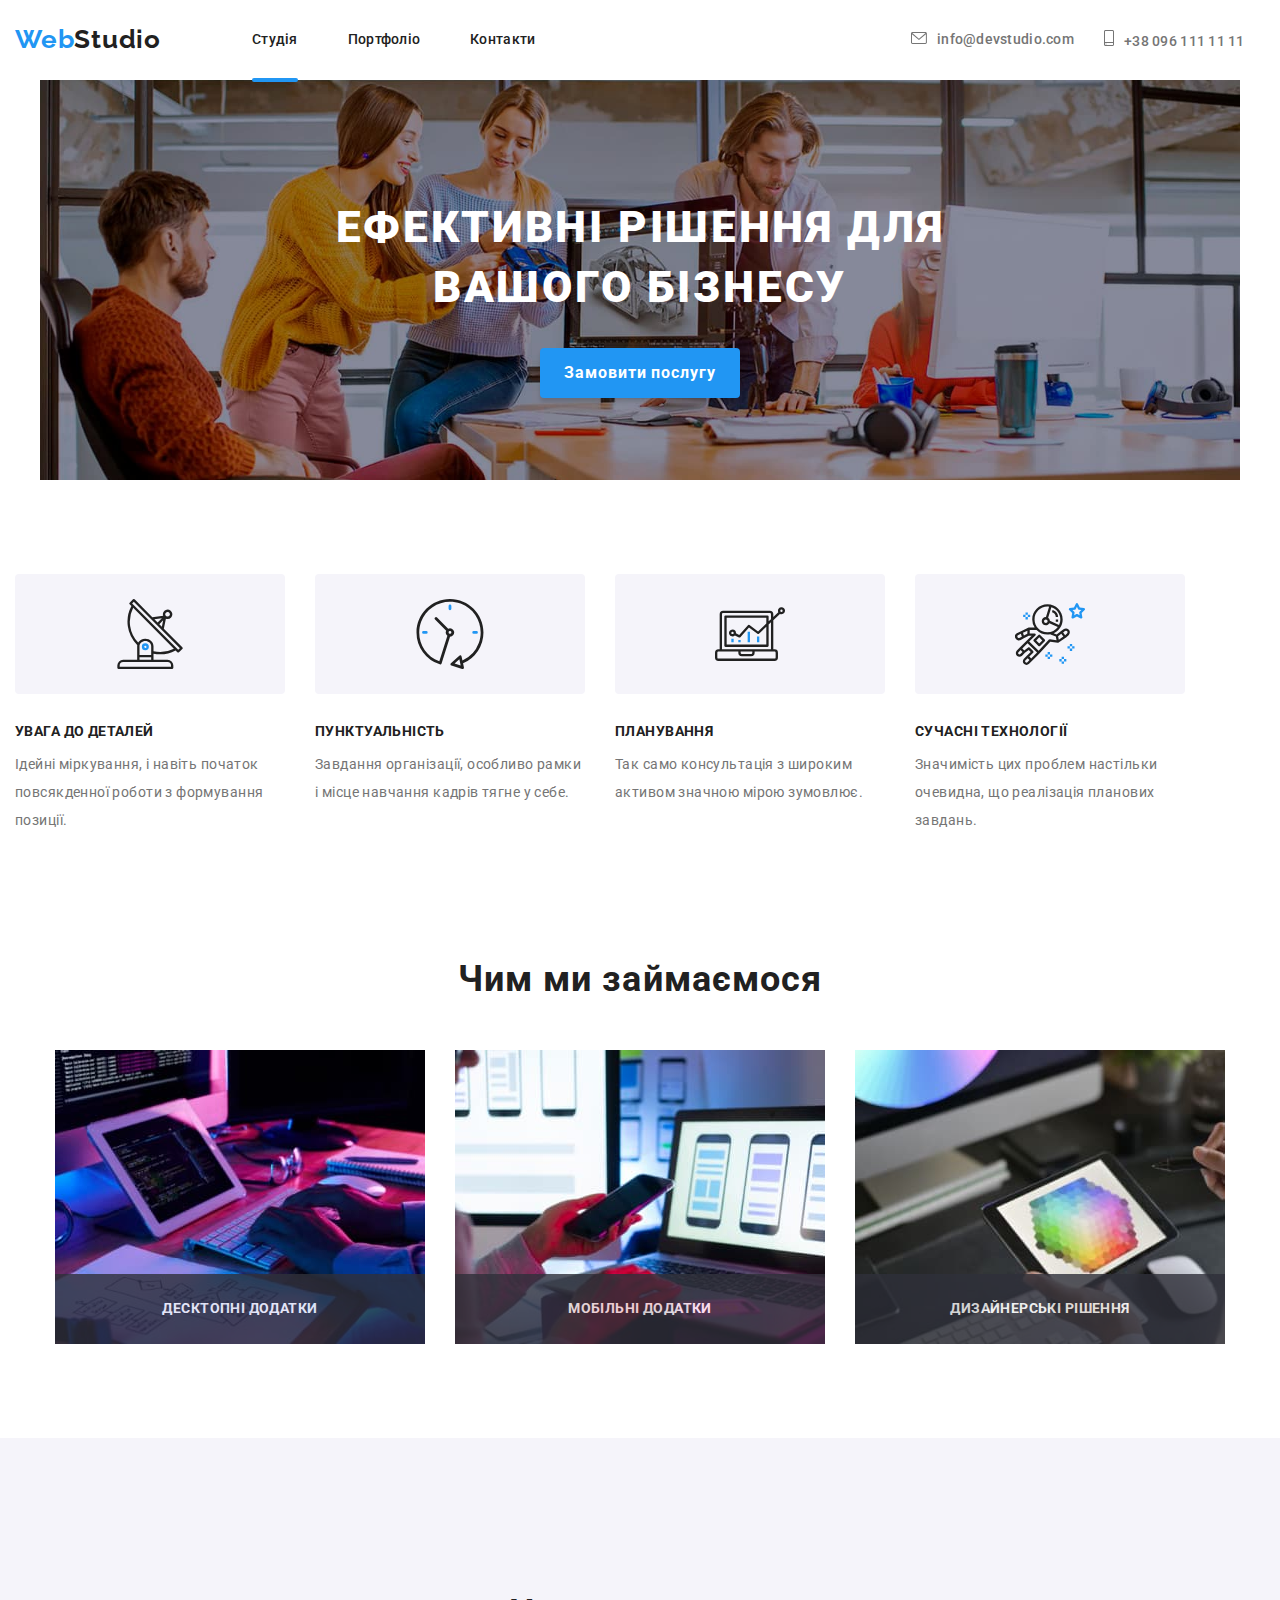
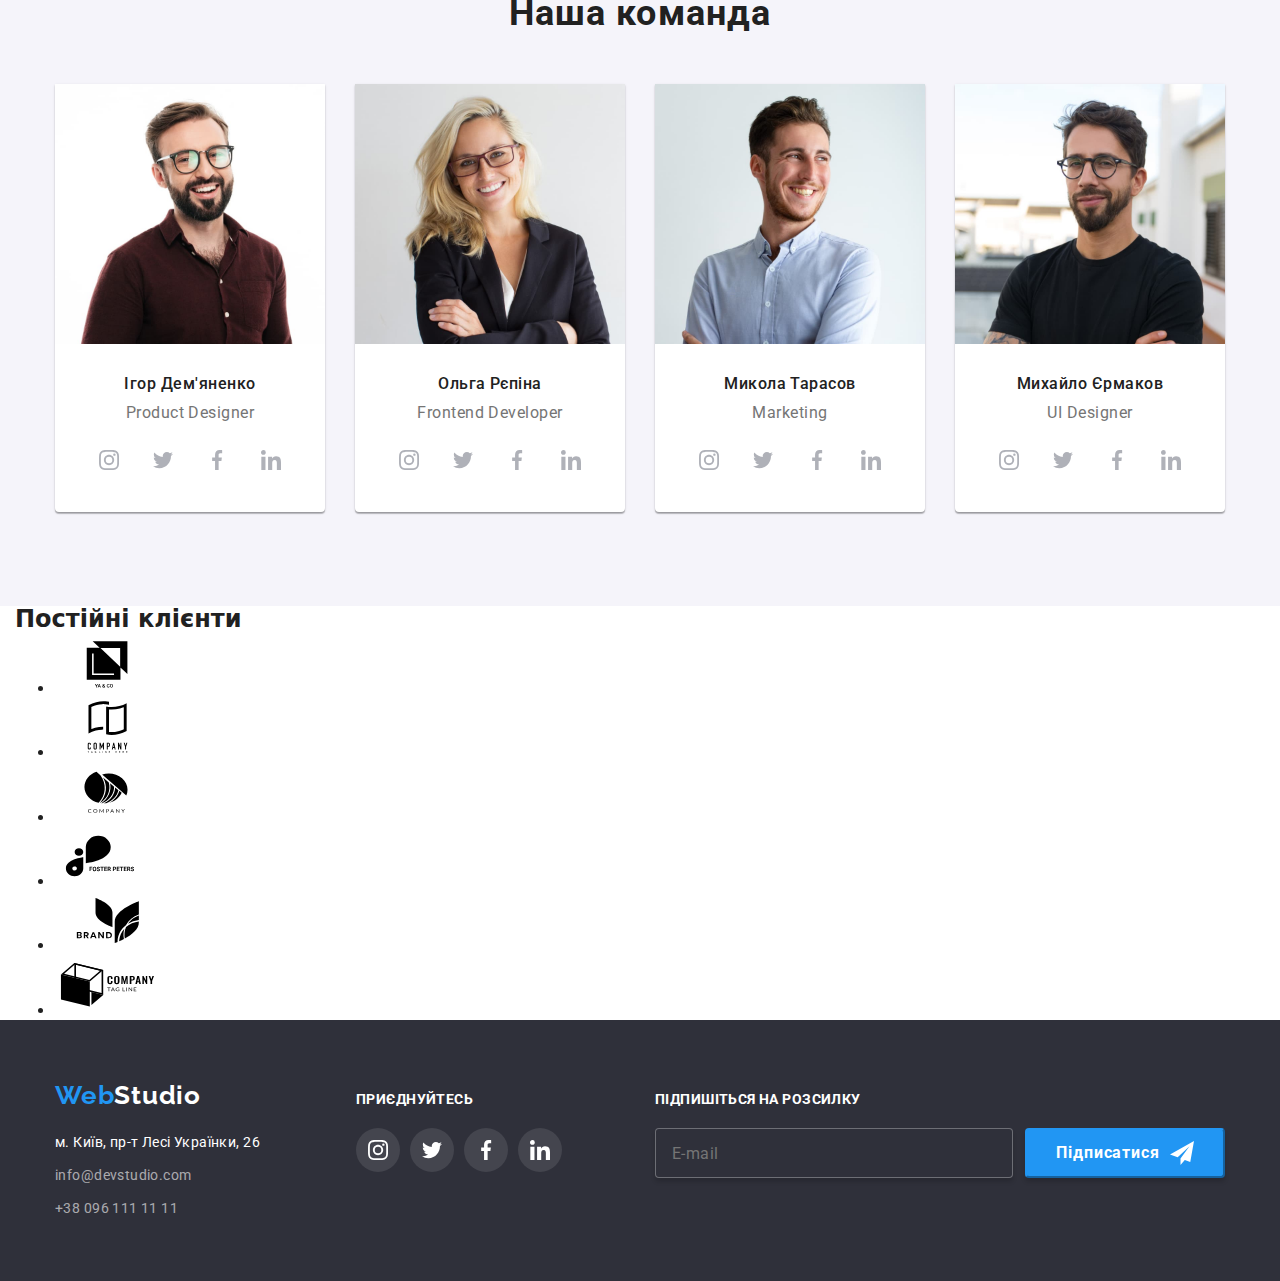
==== commit 54f6f8a6: "staff" ====
--- a/index.html
+++ b/index.html
@@ -142,7 +142,12 @@
           <h2 class="staff__title">Наша команда</h2>
           <ul class="staff__list">
             <li class="card-staff">
-              <img srcset="./images/person1.jpg 1x, ./images/person1.jpg 2x" src="./images/person1.jpg" alt="фото співробітника" width="270" class="card-staff__photo" />
+              <picture>
+                <source srcset="./images/person1.jpg 1x, ./images/person1.jpg 2x" media="(max-width:480px)"/>
+                <source srcset="./images/person1.jpg 1x, ./images/person1.jpg 2x" media="(min-width:768px)"/>
+                <source srcset="./images/person1.jpg 1x, ./images/person1.jpg 2x" media="(min-width:1200px)"/>
+                <img  src="./images/person1.jpg" alt="фото співробітника" width="450" class="card-staff__photo"/>
+              </picture>
               <div class="card-staff__text">
                 <h3 class="card-staff__name">Ігор Дем'яненко</h3>
                 <p class="card-staff__position">Product Designer</p>
@@ -179,7 +184,12 @@
               </div>
             </li>
             <li class="card-staff">
-              <img srcset="./images/person2.jpg 1x, ./images/person2.jpg 2x" src="./images/person2.jpg" alt="фото співробітника" width="270" class="card-staff__photo" />
+              <picture>
+                <source srcset="./images/person2.jpg 1x, ./images/person2.jpg 2x" media="(max-width:480px)"/>
+                <source srcset="./images/person2.jpg 1x, ./images/person2.jpg 2x" media="(min-width:768px)"/>
+                <source srcset="./images/person2.jpg 1x, ./images/person2.jpg 2x" media="(min-width:1200px)"/>
+                <img  src="./images/person2.jpg" alt="фото співробітника" width="450" class="card-staff__photo"/>
+              </picture>
               <div class="card-staff__text">
                 <h3 class="card-staff__name">Ольга Рєпіна</h3>
                 <p class="card-staff__position">Frontend Developer</p>
@@ -216,7 +226,12 @@
               </div>
             </li>
             <li class="card-staff">
-              <img srcset="./images/person3.jpg 1x, ./images/person3.jpg 2x" src="./images/person3.jpg" alt="фото співробітника" width="270" class="card-staff__photo" />
+              <picture>
+                <source srcset="./images/person3.jpg 1x, ./images/person3.jpg 2x" media="(max-width:480px)"/>
+                <source srcset="./images/person3.jpg 1x, ./images/person3.jpg 2x" media="(min-width:768px)"/>
+                <source srcset="./images/person3.jpg 1x, ./images/person3.jpg 2x" media="(min-width:1200px)"/>
+                <img  src="./images/person3.jpg" alt="фото співробітника" width="450" class="card-staff__photo"/>
+              </picture>
               <div class="card-staff__text">
                 <h3 class="card-staff__name">Микола Тарасов</h3>
                 <p class="card-staff__position">Marketing</p>
@@ -253,7 +268,12 @@
               </div>
             </li>
             <li class="card-staff">
-              <img srcset="./images/person4.jpg 1x, ./images/person4.jpg 2x" src="./images/person4.jpg" alt="фото співробітника" width="270" class="card-staff__photo" />
+              <picture>
+                <source srcset="./images/person4.jpg 1x, ./images/person4.jpg 2x" media="(max-width:480px)"/>
+                <source srcset="./images/person4.jpg 1x, ./images/person4.jpg 2x" media="(min-width:768px)"/>
+                <source srcset="./images/person4.jpg 1x, ./images/person4.jpg 2x" media="(min-width:1200px)"/>
+                <img  src="./images/person4.jpg" alt="фото співробітника" width="450" class="card-staff__photo"/>
+              </picture>
               <div class="card-staff__text">
                 <h3 class="card-staff__name">Михайло Єрмаков</h3>
                 <p class="card-staff__position">UI Designer</p>
@@ -435,7 +455,7 @@
               <a href="tel:+380961111111" class="mobile-auth__link">+38 096 111 11 11</a>
             </li>
             <li class="mobile-auth__item">
-              <a href="mailto:info@devstudio.com" class="mobile-auth__link">info@devstudio.com</a>
+              <a class="mobile-auth__email" href="mailto:info@devstudio.com">info@devstudio.com</a>
             </li>
             
           </ul>
--- a/css/main.min.css
+++ b/css/main.min.css
@@ -1 +1 @@
-*,*::before,*::after{-webkit-box-sizing:border-box;box-sizing:border-box}:root{--primary-text-color: #212121;--background-color: #F5F5F5;--aditional-color: #ffffff;--accent-text-color: #757575;--button-active-color: #2196F3;--transition-timing-function: 250ms cubic-bezier(0.4, 0, 0.2, 1);--bp-mobail: 480px;--bp-tablet: 768px;--bp-desktop: 1200px}body{font-family:“Roboto”,sans-serif;font-style:normal;font-weight:400;color:var(--primary-text-color)}h1,h2,h3,h4,p,ul{margin:0}.visually-hidden{position:absolute;white-space:nowrap;width:1px;height:1px;overflow:hidden;border:0;padding:0;clip:rect(0);-webkit-clip-path:inset(50%);clip-path:inset(50%);margin:-1px}.container{margin:0 auto;padding-left:15px;padding-right:15px}/*! modern-normalize v1.1.0 | MIT License | https://github.com/sindresorhus/modern-normalize */*,::before,::after{-webkit-box-sizing:border-box;box-sizing:border-box}html{line-height:1.15;-webkit-text-size-adjust:100%;-moz-tab-size:4;-o-tab-size:4;tab-size:4}body{margin:0;font-family:system-ui,-apple-system,"Segoe UI",Roboto,Helvetica,Arial,sans-serif,"Apple Color Emoji","Segoe UI Emoji"}hr{height:0;color:inherit}abbr[title]{-webkit-text-decoration:underline dotted;text-decoration:underline dotted}b,strong{font-weight:bolder}code,kbd,samp,pre{font-family:ui-monospace,SFMono-Regular,Consolas,"Liberation Mono",Menlo,monospace;font-size:1em}small{font-size:80%}sub,sup{font-size:75%;line-height:0;position:relative;vertical-align:baseline}sub{bottom:-0.25em}sup{top:-0.5em}table{text-indent:0;border-color:inherit}button,input,optgroup,select,textarea{font-family:inherit;font-size:100%;line-height:1.15;margin:0}button,select{text-transform:none}button,[type=button],[type=reset],[type=submit]{-webkit-appearance:button}::-moz-focus-inner{border-style:none;padding:0}:-moz-focusring{outline:1px dotted ButtonText}:-moz-ui-invalid{box-shadow:none}legend{padding:0}progress{vertical-align:baseline}::-webkit-inner-spin-button,::-webkit-outer-spin-button{height:auto}[type=search]{-webkit-appearance:textfield;outline-offset:-2px}::-webkit-search-decoration{-webkit-appearance:none}::-webkit-file-upload-button{-webkit-appearance:button;font:inherit}summary{display:list-item}@media(max-width: 480px){.page-header{width:480px;width:100%;padding-top:16px;padding-bottom:16px;margin:0 auto;width:100%;border-bottom:1px solid #ececec}}@media(max-width: 480px)and (min-width: 768px){.page-header{width:768px}}@media(max-width: 480px)and (min-width: 1200px){.page-header{width:1200px}}.main-nav{display:-webkit-box;display:-ms-flexbox;display:flex;-webkit-box-pack:justify;-ms-flex-pack:justify;justify-content:space-between;-webkit-box-align:center;-ms-flex-align:center;align-items:center}.logo{display:-webkit-box;display:-ms-flexbox;display:flex;width:134px;font-family:Raleway;font-style:normal;font-weight:700;font-size:24px;line-height:1.17;letter-spacing:.03em;color:var(--button-active-color);text-decoration:none}@media(min-width: 1200px){.logo{width:145px;font-size:26px;line-height:1.19}}@media(min-width: 768px){.page-header__logo{margin-right:87px}}@media(min-width: 1200px){.page-header__logo{margin-right:92px}}.logo__text{color:var(--primary-text-color)}.page-header__burger-button{padding:0;width:40px;height:40px;display:-webkit-box;display:-ms-flexbox;display:flex;-webkit-box-pack:center;-ms-flex-pack:center;justify-content:center;-webkit-box-align:center;-ms-flex-align:center;align-items:center;background-color:var(--aditional-color);border:0}@media(min-width: 768px){.page-header__burger-button{display:none}}.site-nav{display:none}@media(min-width: 768px){.site-nav{display:-webkit-box;display:-ms-flexbox;display:flex;-webkit-box-align:center;-ms-flex-align:center;align-items:center;width:283px;padding-left:0;margin-left:0;margin-right:auto;list-style:none}}@media(min-width: 768px){.site-nav__item{display:-webkit-box;display:-ms-flexbox;display:flex;display:block;position:relative}.site-nav__item:not(:last-child){margin-right:50px}}.site-nav__link{display:none}@media(min-width: 768px){.site-nav__link{display:-webkit-box;display:-ms-flexbox;display:flex;font-family:Roboto;font-weight:500;font-size:14px;line-height:1.14;letter-spacing:.02em;color:var(--primary-text-color);text-decoration:none;padding-top:32px;padding-bottom:32px;-webkit-transition:color var(--transition-timing-function);transition:color var(--transition-timing-function)}.site-nav__link:hover,.site-nav__link:focus,.site-nav__link:active{color:var(--button-active-color)}}@media(min-width: 768px){.site-nav__link--current::after{display:block;content:"";width:100%;height:4px;position:absolute;left:0;bottom:-2px;background-color:var(--button-active-color);border-radius:2px}}.site-auth{display:none}@media(min-width: 768px){.site-auth{display:-webkit-box;display:-ms-flexbox;display:flex;-webkit-box-orient:vertical;-webkit-box-direction:normal;-ms-flex-direction:column;flex-direction:column;gap:10px;padding-top:21px;padding-bottom:21px}}@media(min-width: 1200px){.site-auth{-webkit-box-orient:horizontal;-webkit-box-direction:normal;-ms-flex-direction:row;flex-direction:row;gap:30px}}.site-auth__link{color:var(--accent-text-color);font-family:Roboto;font-size:12px;line-height:1.17;font-weight:500;letter-spacing:.02em;text-decoration:none;-webkit-transition:color var(--transition-timing-function);transition:color var(--transition-timing-function)}.site-auth__link:hover,.site-auth__link:focus{color:var(--button-active-color)}@media(min-width: 1200px){.site-auth__link{font-size:14px;line-height:1.14}}.site-auth__icon{fill:currentColor;margin-right:8px}@media(min-width: 1200px){.site-auth__icon{margin-right:10px}}.site-auth__item{list-style:none}@media(min-width: 1200px){.site-auth__item{min-width:161px}}.backdrop{position:fixed;top:0;left:0;z-index:1;width:100%;height:100%;background-color:rgba(0,0,0,.2);-webkit-transition:opacity var(--transition-timing-function),visibility var(--transition-timing-function);transition:opacity var(--transition-timing-function),visibility var(--transition-timing-function)}.is-hidden{visibility:hidden;opacity:0;pointer-events:none}.backdrop .is-hidden .modal{-webkit-transform:translate(-50%, -50%);transform:translate(-50%, -50%)}.modal{position:absolute;top:50%;left:50%;-webkit-transform:translate(-50%, -50%);transform:translate(-50%, -50%);width:528px;max-height:581px;height:100%;padding:40px;border-radius:4px;-webkit-box-shadow:0px 1px 3px rgba(0,0,0,.12),0px 1px 1px rgba(0,0,0,.14),0px 2px 1px rgba(0,0,0,.2);box-shadow:0px 1px 3px rgba(0,0,0,.12),0px 1px 1px rgba(0,0,0,.14),0px 2px 1px rgba(0,0,0,.2);background-color:var(--aditional-color);-webkit-transition:-webkit-transform var(--transition-timing-function),-webkit-box-shadow var(--transition-timing-function);transition:-webkit-transform var(--transition-timing-function),-webkit-box-shadow var(--transition-timing-function);transition:transform var(--transition-timing-function),box-shadow var(--transition-timing-function);transition:transform var(--transition-timing-function),box-shadow var(--transition-timing-function),-webkit-transform var(--transition-timing-function),-webkit-box-shadow var(--transition-timing-function)}.button-close{position:absolute;display:-webkit-box;display:-ms-flexbox;display:flex;-webkit-box-pack:center;-ms-flex-pack:center;justify-content:center;-webkit-box-align:center;-ms-flex-align:center;align-items:center;right:8px;top:8px;width:30px;height:30px;padding:0;background:none;border:1px solid rgba(0,0,0,.1);border-radius:50%;color:#000;cursor:pointer;-webkit-transition:color var(--transition-timing-function);transition:color var(--transition-timing-function)}.button-close:focus,.button-close:hover{color:var(--button-active-color)}.x-icon{fill:currentColor}.order-form{position:relative}.order-form__title{font-family:Roboto;margin-bottom:12px;font-style:normal;font-weight:700;font-size:20px;line-height:1.15;text-align:center;letter-spacing:.03em;color:var(--primary-text-color)}.order-form__inputs{position:relative}.order-form__inputs:focus-within{fill:var(--button-active-color)}.order-form__label{display:block;margin-bottom:4px;font-family:Roboto;font-size:12px;line-height:1.17;letter-spacing:.01em;color:var(--accent-text-color)}.order-form__input{width:100%;height:40px;padding:11px 12px 11px 35px;margin-bottom:10px;border:1px solid rgba(33,33,33,.2);border-radius:4px;outline:none;-webkit-transition:border-color var(--transition-timing-function),color var(--transition-timing-function);transition:border-color var(--transition-timing-function),color var(--transition-timing-function)}.order-form__input:focus,.order-form__input:active{border-color:var(--button-active-color);color:var(--button-active-color);cursor:pointer}.order-form__icon{position:absolute;top:40%;left:12px;-webkit-transform:translateY(-50%);transform:translateY(-50%)}.order-form__textarea{width:448px;height:120px;padding:12px 16px;margin-bottom:20px;font-family:Roboto;font-weight:400;font-size:12px;line-height:1.17;letter-spacing:.01em;color:rgba(117,117,117,.5);border:1px solid rgba(33,33,33,.2);border-radius:4px;outline:none;resize:none;-webkit-transition:border-color var(--transition-timing-function);transition:border-color var(--transition-timing-function)}.order-form__textarea:active,.order-form__textarea:focus{border-color:var(--button-active-color);cursor:pointer}.checkbox{position:relative}.checkbox__input{appearance:none;-webkit-appearance:none;-moz-appearance:none}.checkbox__input:checked+.checkbox__icon--checked{background-color:var(--button-active-color);border:0;cursor:pointer}.checkbox__label{display:block;padding-left:28px;font-family:Roboto;font-weight:400;font-size:14px;line-height:1.71;letter-spacing:.03em;color:var(--accent-text-color);margin-bottom:30px}.checkbox__icon--checked{position:absolute;fill:var(--aditional-color);border:none;left:5px;top:3px;border:2px solid var(--primary-text-color);border-radius:2px;-webkit-transition:background-color var(--transition-timing-function);transition:background-color var(--transition-timing-function)}.checkbox__text{color:var(--button-active-color)}.order-form__button{display:-webkit-box;display:-ms-flexbox;display:flex;-webkit-box-pack:center;-ms-flex-pack:center;justify-content:center;-webkit-box-align:center;-ms-flex-align:center;align-items:center;padding:10px 52px;margin:0 auto;margin-bottom:40px;width:200px;height:50px;font-family:Roboto;font-weight:700;font-size:16px;line-height:1.88;letter-spacing:.06em;color:var(--aditional-color);background-color:var(--button-active-color);border-radius:4px;border-color:var(--button-active-color);-webkit-transition:background-color var(--transition-timing-function),-webkit-box-shadow var(--transition-timing-function);transition:background-color var(--transition-timing-function),-webkit-box-shadow var(--transition-timing-function);transition:background-color var(--transition-timing-function),box-shadow var(--transition-timing-function);transition:background-color var(--transition-timing-function),box-shadow var(--transition-timing-function),-webkit-box-shadow var(--transition-timing-function)}.order-form__button:focus,.order-form__button:hover,.order-form__button:active{background-color:#188ce8;-webkit-box-shadow:0px 4px 4px rgba(0,0,0,.15);box-shadow:0px 4px 4px rgba(0,0,0,.15)}.logo{display:-webkit-box;display:-ms-flexbox;display:flex;width:134px;font-family:Raleway;font-style:normal;font-weight:700;font-size:24px;line-height:1.17;letter-spacing:.03em;color:var(--button-active-color);text-decoration:none}@media(min-width: 1200px){.logo{width:145px;font-size:26px;line-height:1.19}}.mobile-menu{-webkit-box-orient:vertical;-webkit-box-direction:normal;-ms-flex-direction:column;flex-direction:column;position:fixed;top:0;left:0;-webkit-transform:translateX(100%);transform:translateX(100%);width:100%;height:100%;background-color:var(--aditional-color);padding:48px 40px;z-index:1;-webkit-transition:-webkit-transform var(--transition-timing-function);transition:-webkit-transform var(--transition-timing-function);transition:transform var(--transition-timing-function);transition:transform var(--transition-timing-function), -webkit-transform var(--transition-timing-function)}.mobile-menu.is-open{-webkit-transform:translateX(0);transform:translateX(0)}.mobile-menu__close-button{position:absolute;top:10px;right:15px;border:0;background-color:var(--aditional-color);fill:var(--primary-text-color)}.mobile-menu__close-button:hover,.mobile-menu__close-button:focus{fill:var(--button-active-color)}.mobile-nav{display:-webkit-box;display:-ms-flexbox;display:flex;-webkit-box-orient:vertical;-webkit-box-direction:normal;-ms-flex-direction:column;flex-direction:column;list-style:none;gap:32px;margin-bottom:302px}.mobile-nav__item{display:-webkit-box;display:-ms-flexbox;display:flex;display:block}.mobile-nav__link{font-family:"Roboto";font-style:normal;font-weight:500;font-size:40px;line-height:1.18;text-align:center;letter-spacing:.02em;text-decoration:none;color:var(--primary-text-color)}.mobile-nav__link:focus,.mobile-nav__link:hover{color:var(--button-active-color)}.mobile-auth{display:-webkit-box;display:-ms-flexbox;display:flex;-webkit-box-orient:vertical;-webkit-box-direction:normal;-ms-flex-direction:column;flex-direction:column;list-style:none;gap:32px}.mobile-auth__item{display:-webkit-box;display:-ms-flexbox;display:flex;display:block}.mobile-auth__link{font-family:"Roboto";font-style:normal;font-weight:500;font-size:34px;line-height:1.18;letter-spacing:.02em;color:var(--button-active-color);text-decoration:none}.mobile-auth__item:last-child{font-size:24px;line-height:1.17;letter-spacing:.02em;color:var(--accent-text-color)}.mobile-net{list-style:none;display:-webkit-box;display:-ms-flexbox;display:flex;gap:20px;margin-top:64px}.mobile-net__link{display:block;position:relative;font-family:"Roboto";font-style:normal;font-weight:500;font-size:18px;line-height:1.22;letter-spacing:.02em;color:#2196f3;text-decoration:none}.mobile-net__link:not(:first-child)::before{display:block;content:"";position:absolute;left:-20px;top:10px;width:22px;height:0;border:1px solid rgba(33,33,33,.2);-webkit-transform:rotate(90deg);transform:rotate(90deg)}.footer{background-color:#2f303a;display:-webkit-box;display:-ms-flexbox;display:flex;min-width:1200px;padding-left:15px;padding-right:15px;margin:0 auto;-webkit-box-align:baseline;-ms-flex-align:baseline;align-items:baseline;-webkit-box-pack:center;-ms-flex-pack:center;justify-content:center}.container-footer{min-width:1170px;padding:0;display:-webkit-box;display:-ms-flexbox;display:flex}.footer__list{display:-webkit-box;display:-ms-flexbox;display:flex;-webkit-box-align:baseline;-ms-flex-align:baseline;align-items:baseline}.footer__links{display:-webkit-box;display:-ms-flexbox;display:flex;min-width:231px;-webkit-box-orient:vertical;-webkit-box-direction:normal;-ms-flex-direction:column;flex-direction:column;padding:60px 0}.logo{display:-webkit-box;display:-ms-flexbox;display:flex;width:145px;font-family:Raleway;font-style:normal;font-weight:700;font-size:26px;line-height:31px;letter-spacing:.03em;color:var(--button-active-color);text-decoration:none}.logo__text--inverse{color:var(--aditional-color)}.contact{margin-top:20px}.contact__list{padding-left:0;list-style:none}.contact__item:not(:last-child){margin-bottom:9px}.contact__link{font-family:Roboto;font-size:14px;font-style:normal;line-height:1.71;letter-spacing:.03em;color:rgba(255,255,255,.6);text-decoration:none;-webkit-transition:color var(--transition-timing-function);transition:color var(--transition-timing-function)}.contact__link:focus,.contact__link:hover{color:var(--button-active-color)}.contact__link--white{color:var(--aditional-color)}.join-links{display:-webkit-box;display:-ms-flexbox;display:flex;-webkit-box-orient:vertical;-webkit-box-direction:normal;-ms-flex-direction:column;flex-direction:column;gap:20px;padding:72px 93px 100px 70px}.join-links__subtitle{display:block;display:-webkit-box;display:-ms-flexbox;display:flex;-webkit-box-align:start;-ms-flex-align:start;align-items:flex-start;font-family:Roboto;font-weight:700;font-size:14px;line-height:1.14;letter-spacing:.03em;text-transform:uppercase;color:var(--aditional-color)}.social-net{display:-webkit-box;display:-ms-flexbox;display:flex;gap:10px;-webkit-box-pack:center;-ms-flex-pack:center;justify-content:center;list-style:none;-webkit-box-orient:horizontal;-webkit-box-direction:normal;-ms-flex-direction:row;flex-direction:row;padding:0}.social-net__link{display:-webkit-box;display:-ms-flexbox;display:flex;-webkit-box-align:center;-ms-flex-align:center;align-items:center;-webkit-box-pack:center;-ms-flex-pack:center;justify-content:center;width:44px;height:44px;border-radius:50%;-webkit-transition:background-color var(--transition-timing-function),color var(--transition-timing-function),fill var(--transition-timing-function);transition:background-color var(--transition-timing-function),color var(--transition-timing-function),fill var(--transition-timing-function);background-color:rgba(255,255,255,.1);color:var(--aditional-color)}.social-net__link:hover,.social-net__link:focus{background-color:var(--button-active-color)}.social-net__link .social-net__icon{fill:currentColor}.signup{display:-webkit-box;display:-ms-flexbox;display:flex;-webkit-box-orient:vertical;-webkit-box-direction:normal;-ms-flex-direction:column;flex-direction:column;padding:72px 0 94px 0}.signup__title{margin-bottom:20px;font-family:Roboto;font-weight:700;font-size:14px;line-height:1.14;letter-spacing:.03em;text-transform:uppercase;color:var(--aditional-color)}.signup__form{display:-webkit-box;display:-ms-flexbox;display:flex;-ms-flex-item-align:end;align-self:flex-end}.email__input{display:-webkit-box;display:-ms-flexbox;display:flex;margin-right:12px;margin-left:0;padding:15px 16px;width:358px;height:50px;-webkit-box-pack:start;-ms-flex-pack:start;justify-content:flex-start;-webkit-box-align:center;-ms-flex-align:center;align-items:center;font-family:Roboto;font-weight:400;font-size:16px;line-height:1.25;letter-spacing:.03em;outline:none;color:rgba(255,255,255,.6);background-color:#2f303a;border:1px solid rgba(255,255,255,.3);border-radius:4px;-webkit-box-shadow:0px 4px 4px rgba(0,0,0,.15);box-shadow:0px 4px 4px rgba(0,0,0,.15);-webkit-transition:border-color var(--transition-timing-function);transition:border-color var(--transition-timing-function)}.email__input:active,.email__input:focus{border-color:var(--button-active-color)}.signup__button{display:block;display:-webkit-box;display:-ms-flexbox;display:flex;-webkit-box-pack:center;-ms-flex-pack:center;justify-content:center;-webkit-box-align:center;-ms-flex-align:center;align-items:center;font-family:Roboto;padding:10px 28px;width:200px;height:50px;background-color:var(--button-active-color);-webkit-box-shadow:0px 4px 4px rgba(0,0,0,.15);box-shadow:0px 4px 4px rgba(0,0,0,.15);border-radius:4px;border-color:var(--button-active-color);font-weight:700;font-size:16px;line-height:1.88;letter-spacing:.06em;color:var(--aditional-color);cursor:pointer;-webkit-transition:background-color var(--transition-timing-function),color var(--transition-timing-function);transition:background-color var(--transition-timing-function),color var(--transition-timing-function)}.signup__button:hover,.signup__button:focus,.signup__button:active{background:#188ce8;color:var(--aditional-color)}.send__icon{margin-left:10px}.section-portfolio{width:100%;padding:94px 0}.button__filter{padding:6px 22px;font-family:Roboto;font-weight:500;font-size:16px;line-height:1.63;letter-spacing:.03em;color:var(--primary-text-color);background-color:#f5f4fa;border-radius:4px;border-width:0;cursor:pointer;-webkit-transition:background-color var(--transition-timing-function),color var(--transition-timing-function),-webkit-box-shadow var(--transition-timing-function);transition:background-color var(--transition-timing-function),color var(--transition-timing-function),-webkit-box-shadow var(--transition-timing-function);transition:background-color var(--transition-timing-function),color var(--transition-timing-function),box-shadow var(--transition-timing-function);transition:background-color var(--transition-timing-function),color var(--transition-timing-function),box-shadow var(--transition-timing-function),-webkit-box-shadow var(--transition-timing-function)}.button__filter:hover,.button__filter:focus,.button__filter:active{color:var(--aditional-color);background-color:var(--button-active-color);-webkit-box-shadow:0px 3px 1px rgba(0,0,0,.1),0px 1px 2px rgba(0,0,0,.08),0px 2px 2px rgba(0,0,0,.12);box-shadow:0px 3px 1px rgba(0,0,0,.1),0px 1px 2px rgba(0,0,0,.08),0px 2px 2px rgba(0,0,0,.12)}.filters{display:-webkit-box;display:-ms-flexbox;display:flex;-webkit-box-pack:center;-ms-flex-pack:center;justify-content:center;padding:0;margin-bottom:50px}.filters__item{list-style:none;margin-right:8px}.filters__item:last-child{margin-right:0}.card__list{width:1170px;display:-webkit-box;display:-ms-flexbox;display:flex;-ms-flex-wrap:wrap;flex-wrap:wrap;gap:30px;padding-left:0;-webkit-box-align:center;-ms-flex-align:center;align-items:center;margin:0 auto;list-style:none}.card__item{-ms-flex-preferred-size:calc((100% - 60px)/3);flex-basis:calc((100% - 60px)/3);background-color:var(--aditional-color);-webkit-transition:-webkit-box-shadow var(--transition-timing-function);transition:-webkit-box-shadow var(--transition-timing-function);transition:box-shadow var(--transition-timing-function);transition:box-shadow var(--transition-timing-function), -webkit-box-shadow var(--transition-timing-function)}.card__item:hover{-webkit-box-shadow:0px 1px 1px rgba(0,0,0,.12),0px 4px 4px rgba(0,0,0,.06),1px 4px 6px rgba(0,0,0,.16);box-shadow:0px 1px 1px rgba(0,0,0,.12),0px 4px 4px rgba(0,0,0,.06),1px 4px 6px rgba(0,0,0,.16)}.card__image{display:-webkit-box;display:-ms-flexbox;display:flex}.card__overlay{position:absolute;top:0;left:0;background-color:rgba(33,150,243,.9);color:var(--aditional-color);width:100%;height:100%;-webkit-transform:translateY(100%);transform:translateY(100%);-webkit-transition:-webkit-transform var(--transition-timing-function);transition:-webkit-transform var(--transition-timing-function);transition:transform var(--transition-timing-function);transition:transform var(--transition-timing-function), -webkit-transform var(--transition-timing-function)}.card__text{display:block;font-family:Roboto;font-weight:400;font-size:18px;line-height:1.56;letter-spacing:.03em;color:var(--aditional-color);padding:63px 24px;margin:0}.card__image{position:relative;overflow:hidden;width:370px;height:294px;margin-left:auto;margin-right:auto}.card__link:hover .card__overlay{-webkit-transform:translateY(0);transform:translateY(0)}.card__sign{padding:20px 24px;border:1px solid #eee;border-top:0}.card__name{font-family:Roboto;font-style:normal;margin-bottom:4px;font-weight:700;font-size:18px;line-height:2;letter-spacing:.06em;color:var(--primary-text-color);text-decoration:none}.card__product{font-family:Roboto;font-style:normal;font-size:16px;line-height:1.88;letter-spacing:.03em;color:var(--accent-text-color)}.card__link{text-decoration:none}/*# sourceMappingURL=main.min.css.map */+*,*::before,*::after{-webkit-box-sizing:border-box;box-sizing:border-box}:root{--primary-text-color: #212121;--background-color: #F5F5F5;--aditional-color: #ffffff;--accent-text-color: #757575;--button-active-color: #2196F3;--transition-timing-function: 250ms cubic-bezier(0.4, 0, 0.2, 1);--bp-mobail: 480px;--bp-tablet: 768px;--bp-desktop: 1200px}body{font-family:“Roboto”,sans-serif;font-style:normal;font-weight:400;color:var(--primary-text-color)}h1,h2,h3,h4,p,ul{margin:0}.visually-hidden{position:absolute;white-space:nowrap;width:1px;height:1px;overflow:hidden;border:0;padding:0;clip:rect(0);-webkit-clip-path:inset(50%);clip-path:inset(50%);margin:-1px}.container{margin:0 auto;padding-left:15px;padding-right:15px}/*! modern-normalize v1.1.0 | MIT License | https://github.com/sindresorhus/modern-normalize */*,::before,::after{-webkit-box-sizing:border-box;box-sizing:border-box}html{line-height:1.15;-webkit-text-size-adjust:100%;-moz-tab-size:4;-o-tab-size:4;tab-size:4}body{margin:0;font-family:system-ui,-apple-system,"Segoe UI",Roboto,Helvetica,Arial,sans-serif,"Apple Color Emoji","Segoe UI Emoji"}hr{height:0;color:inherit}abbr[title]{-webkit-text-decoration:underline dotted;text-decoration:underline dotted}b,strong{font-weight:bolder}code,kbd,samp,pre{font-family:ui-monospace,SFMono-Regular,Consolas,"Liberation Mono",Menlo,monospace;font-size:1em}small{font-size:80%}sub,sup{font-size:75%;line-height:0;position:relative;vertical-align:baseline}sub{bottom:-0.25em}sup{top:-0.5em}table{text-indent:0;border-color:inherit}button,input,optgroup,select,textarea{font-family:inherit;font-size:100%;line-height:1.15;margin:0}button,select{text-transform:none}button,[type=button],[type=reset],[type=submit]{-webkit-appearance:button}::-moz-focus-inner{border-style:none;padding:0}:-moz-focusring{outline:1px dotted ButtonText}:-moz-ui-invalid{box-shadow:none}legend{padding:0}progress{vertical-align:baseline}::-webkit-inner-spin-button,::-webkit-outer-spin-button{height:auto}[type=search]{-webkit-appearance:textfield;outline-offset:-2px}::-webkit-search-decoration{-webkit-appearance:none}::-webkit-file-upload-button{-webkit-appearance:button;font:inherit}summary{display:list-item}.section-hero{max-width:480px;height:400px;background-color:#c4c4c4;margin-left:auto;margin-right:auto;background-image:-webkit-gradient(linear, left top, right top, from(rgba(47, 48, 58, 0.4)), to(rgba(47, 48, 58, 0.4))),url(../images/phone-bg.jpg);background-image:linear-gradient(to right, rgba(47, 48, 58, 0.4), rgba(47, 48, 58, 0.4)),url(../images/phone-bg.jpg);background-repeat:no-repeat;background-position:center;background-size:cover}@media(min-width: 768px){.section-hero{background-image:url(../images/tablet-bg.jpg);min-width:768px}}@media(min-width: 1200px){.section-hero{background-image:url(../images/dt-bg.jpg);min-width:1200px}}@media(min-device-pixel-ratio: 2),(-webkit-min-device-pixel-ratio: 2),(min-resolution: 192dpi),(min-resolution: 2dppx){.section-hero{background-image:url(../images/phone-bg@2x.jpg)}}@media(min-device-pixel-ratio: 2)and (min-width: 768px),(-webkit-min-device-pixel-ratio: 2)and (min-width: 768px),(min-resolution: 192dpi)and (min-width: 768px),(min-resolution: 2dppx)and (min-width: 768px){.section-hero{background-image:url(../images/tablet-bg@2x.jpg)}}@media(min-device-pixel-ratio: 2)and (min-width: 1200px),(-webkit-min-device-pixel-ratio: 2)and (min-width: 1200px),(min-resolution: 192dpi)and (min-width: 1200px),(min-resolution: 2dppx)and (min-width: 1200px){.section-hero{background-image:url(../images/dt-bg@2x.jpg)}}.container-hero{display:-webkit-box;display:-ms-flexbox;display:flex;-webkit-box-orient:vertical;-webkit-box-direction:normal;-ms-flex-direction:column;flex-direction:column;width:480px;height:400px;padding:118px 60px;margin:0 auto;-webkit-box-align:center;-ms-flex-align:center;align-items:center}@media(min-width: 768px){.container-hero{width:768px}}@media(min-width: 1200px){.container-hero{width:1200px;height:600px}}.section-hero__title{display:block;width:360px;height:84px;text-align:center;margin:0 auto 30px auto;font-family:Roboto;font-weight:900;font-size:26px;line-height:1.62;letter-spacing:.06em;text-transform:uppercase;color:var(--aditional-color)}@media(min-width: 1200px){.section-hero__title{width:696px;height:120px;font-size:44px;line-height:1.36}}.main-button{min-width:200px;height:50px;padding:10px 24px;font-family:Roboto;font-style:normal;font-weight:700;font-size:16px;line-height:1.88;letter-spacing:.06em;color:var(--aditional-color);background:#2196f3;-webkit-box-shadow:0px 4px 4px rgba(0,0,0,.15);box-shadow:0px 4px 4px rgba(0,0,0,.15);border:0;border-radius:4px;cursor:pointer;-webkit-transition:background-color var(--transition-timing-function),color var(--transition-timing-function),-webkit-box-shadow var(--transition-timing-function);transition:background-color var(--transition-timing-function),color var(--transition-timing-function),-webkit-box-shadow var(--transition-timing-function);transition:background-color var(--transition-timing-function),color var(--transition-timing-function),box-shadow var(--transition-timing-function);transition:background-color var(--transition-timing-function),color var(--transition-timing-function),box-shadow var(--transition-timing-function),-webkit-box-shadow var(--transition-timing-function)}@media(--bp-desktop){.main-button{min-width:216px;padding:10px 32px}}.hero-button{margin:0 auto}.hero-button:hover,.hero-button:active,.hero-button:focus{background:#188ce8;-webkit-box-shadow:0px 4px 4px rgba(0,0,0,.15);box-shadow:0px 4px 4px rgba(0,0,0,.15);color:var(--aditional-color)}@media(max-width: 480px){.page-header{width:480px;width:100%;padding-top:16px;padding-bottom:16px;margin:0 auto;width:100%;border-bottom:1px solid #ececec}}@media(max-width: 480px)and (min-width: 768px){.page-header{width:768px}}@media(max-width: 480px)and (min-width: 1200px){.page-header{width:1200px}}.main-nav{display:-webkit-box;display:-ms-flexbox;display:flex;-webkit-box-pack:justify;-ms-flex-pack:justify;justify-content:space-between;-webkit-box-align:center;-ms-flex-align:center;align-items:center}.logo{display:-webkit-box;display:-ms-flexbox;display:flex;width:134px;font-family:Raleway;font-style:normal;font-weight:700;font-size:24px;line-height:1.17;letter-spacing:.03em;color:var(--button-active-color);text-decoration:none}@media(min-width: 1200px){.logo{width:145px;font-size:26px;line-height:1.19}}@media(min-width: 768px){.page-header__logo{margin-right:87px}}@media(min-width: 1200px){.page-header__logo{margin-right:92px}}.logo__text{color:var(--primary-text-color)}.page-header__burger-button{padding:0;width:40px;height:40px;display:-webkit-box;display:-ms-flexbox;display:flex;-webkit-box-pack:center;-ms-flex-pack:center;justify-content:center;-webkit-box-align:center;-ms-flex-align:center;align-items:center;background-color:var(--aditional-color);border:0}@media(min-width: 768px){.page-header__burger-button{display:none}}.site-nav{display:none}@media(min-width: 768px){.site-nav{display:-webkit-box;display:-ms-flexbox;display:flex;-webkit-box-align:center;-ms-flex-align:center;align-items:center;width:283px;padding-left:0;margin-left:0;margin-right:auto;list-style:none}}@media(min-width: 768px){.site-nav__item{display:-webkit-box;display:-ms-flexbox;display:flex;display:block;position:relative}.site-nav__item:not(:last-child){margin-right:50px}}.site-nav__link{display:none}@media(min-width: 768px){.site-nav__link{display:-webkit-box;display:-ms-flexbox;display:flex;font-family:Roboto;font-weight:500;font-size:14px;line-height:1.14;letter-spacing:.02em;color:var(--primary-text-color);text-decoration:none;padding-top:32px;padding-bottom:32px;-webkit-transition:color var(--transition-timing-function);transition:color var(--transition-timing-function)}.site-nav__link:hover,.site-nav__link:focus,.site-nav__link:active{color:var(--button-active-color)}}@media(min-width: 768px){.site-nav__link--current::after{display:block;content:"";width:100%;height:4px;position:absolute;left:0;bottom:-2px;background-color:var(--button-active-color);border-radius:2px}}.site-auth{display:none}@media(min-width: 768px){.site-auth{display:-webkit-box;display:-ms-flexbox;display:flex;-webkit-box-orient:vertical;-webkit-box-direction:normal;-ms-flex-direction:column;flex-direction:column;gap:10px;padding-top:21px;padding-bottom:21px}}@media(min-width: 1200px){.site-auth{-webkit-box-orient:horizontal;-webkit-box-direction:normal;-ms-flex-direction:row;flex-direction:row;gap:30px}}.site-auth__link{color:var(--accent-text-color);font-family:Roboto;font-size:12px;line-height:1.17;font-weight:500;letter-spacing:.02em;text-decoration:none;-webkit-transition:color var(--transition-timing-function);transition:color var(--transition-timing-function)}.site-auth__link:hover,.site-auth__link:focus{color:var(--button-active-color)}@media(min-width: 1200px){.site-auth__link{font-size:14px;line-height:1.14}}.site-auth__icon{fill:currentColor;margin-right:8px}@media(min-width: 1200px){.site-auth__icon{margin-right:10px}}.site-auth__item{list-style:none}@media(min-width: 1200px){.site-auth__item{min-width:161px}}.backdrop{position:fixed;top:0;left:0;z-index:1;width:100%;height:100%;background-color:rgba(0,0,0,.2);-webkit-transition:opacity var(--transition-timing-function),visibility var(--transition-timing-function);transition:opacity var(--transition-timing-function),visibility var(--transition-timing-function)}.is-hidden{visibility:hidden;opacity:0;pointer-events:none}.backdrop .is-hidden .modal{-webkit-transform:translate(-50%, -50%);transform:translate(-50%, -50%)}.modal{position:absolute;top:50%;left:50%;-webkit-transform:translate(-50%, -50%);transform:translate(-50%, -50%);width:528px;max-height:581px;height:100%;padding:40px;border-radius:4px;-webkit-box-shadow:0px 1px 3px rgba(0,0,0,.12),0px 1px 1px rgba(0,0,0,.14),0px 2px 1px rgba(0,0,0,.2);box-shadow:0px 1px 3px rgba(0,0,0,.12),0px 1px 1px rgba(0,0,0,.14),0px 2px 1px rgba(0,0,0,.2);background-color:var(--aditional-color);-webkit-transition:-webkit-transform var(--transition-timing-function),-webkit-box-shadow var(--transition-timing-function);transition:-webkit-transform var(--transition-timing-function),-webkit-box-shadow var(--transition-timing-function);transition:transform var(--transition-timing-function),box-shadow var(--transition-timing-function);transition:transform var(--transition-timing-function),box-shadow var(--transition-timing-function),-webkit-transform var(--transition-timing-function),-webkit-box-shadow var(--transition-timing-function)}.button-close{position:absolute;display:-webkit-box;display:-ms-flexbox;display:flex;-webkit-box-pack:center;-ms-flex-pack:center;justify-content:center;-webkit-box-align:center;-ms-flex-align:center;align-items:center;right:8px;top:8px;width:30px;height:30px;padding:0;background:none;border:1px solid rgba(0,0,0,.1);border-radius:50%;color:#000;cursor:pointer;-webkit-transition:color var(--transition-timing-function);transition:color var(--transition-timing-function)}.button-close:focus,.button-close:hover{color:var(--button-active-color)}.x-icon{fill:currentColor}.order-form{position:relative}.order-form__title{font-family:Roboto;margin-bottom:12px;font-style:normal;font-weight:700;font-size:20px;line-height:1.15;text-align:center;letter-spacing:.03em;color:var(--primary-text-color)}.order-form__inputs{position:relative}.order-form__inputs:focus-within{fill:var(--button-active-color)}.order-form__label{display:block;margin-bottom:4px;font-family:Roboto;font-size:12px;line-height:1.17;letter-spacing:.01em;color:var(--accent-text-color)}.order-form__input{width:100%;height:40px;padding:11px 12px 11px 35px;margin-bottom:10px;border:1px solid rgba(33,33,33,.2);border-radius:4px;outline:none;-webkit-transition:border-color var(--transition-timing-function),color var(--transition-timing-function);transition:border-color var(--transition-timing-function),color var(--transition-timing-function)}.order-form__input:focus,.order-form__input:active{border-color:var(--button-active-color);color:var(--button-active-color);cursor:pointer}.order-form__icon{position:absolute;top:40%;left:12px;-webkit-transform:translateY(-50%);transform:translateY(-50%)}.order-form__textarea{width:448px;height:120px;padding:12px 16px;margin-bottom:20px;font-family:Roboto;font-weight:400;font-size:12px;line-height:1.17;letter-spacing:.01em;color:rgba(117,117,117,.5);border:1px solid rgba(33,33,33,.2);border-radius:4px;outline:none;resize:none;-webkit-transition:border-color var(--transition-timing-function);transition:border-color var(--transition-timing-function)}.order-form__textarea:active,.order-form__textarea:focus{border-color:var(--button-active-color);cursor:pointer}.checkbox{position:relative}.checkbox__input{appearance:none;-webkit-appearance:none;-moz-appearance:none}.checkbox__input:checked+.checkbox__icon--checked{background-color:var(--button-active-color);border:0;cursor:pointer}.checkbox__label{display:block;padding-left:28px;font-family:Roboto;font-weight:400;font-size:14px;line-height:1.71;letter-spacing:.03em;color:var(--accent-text-color);margin-bottom:30px}.checkbox__icon--checked{position:absolute;fill:var(--aditional-color);border:none;left:5px;top:3px;border:2px solid var(--primary-text-color);border-radius:2px;-webkit-transition:background-color var(--transition-timing-function);transition:background-color var(--transition-timing-function)}.checkbox__text{color:var(--button-active-color)}.order-form__button{display:-webkit-box;display:-ms-flexbox;display:flex;-webkit-box-pack:center;-ms-flex-pack:center;justify-content:center;-webkit-box-align:center;-ms-flex-align:center;align-items:center;padding:10px 52px;margin:0 auto;margin-bottom:40px;width:200px;height:50px;font-family:Roboto;font-weight:700;font-size:16px;line-height:1.88;letter-spacing:.06em;color:var(--aditional-color);background-color:var(--button-active-color);border-radius:4px;border-color:var(--button-active-color);-webkit-transition:background-color var(--transition-timing-function),-webkit-box-shadow var(--transition-timing-function);transition:background-color var(--transition-timing-function),-webkit-box-shadow var(--transition-timing-function);transition:background-color var(--transition-timing-function),box-shadow var(--transition-timing-function);transition:background-color var(--transition-timing-function),box-shadow var(--transition-timing-function),-webkit-box-shadow var(--transition-timing-function)}.order-form__button:focus,.order-form__button:hover,.order-form__button:active{background-color:#188ce8;-webkit-box-shadow:0px 4px 4px rgba(0,0,0,.15);box-shadow:0px 4px 4px rgba(0,0,0,.15)}.logo{display:-webkit-box;display:-ms-flexbox;display:flex;width:134px;font-family:Raleway;font-style:normal;font-weight:700;font-size:24px;line-height:1.17;letter-spacing:.03em;color:var(--button-active-color);text-decoration:none}@media(min-width: 1200px){.logo{width:145px;font-size:26px;line-height:1.19}}.mobile-menu{position:fixed;top:0;left:0;-webkit-transform:translateX(100%);transform:translateX(100%);width:100%;height:100%;background-color:var(--aditional-color);padding:48px 40px;z-index:1;-webkit-transition:-webkit-transform var(--transition-timing-function);transition:-webkit-transform var(--transition-timing-function);transition:transform var(--transition-timing-function);transition:transform var(--transition-timing-function), -webkit-transform var(--transition-timing-function)}.mobile-menu.is-open{-webkit-transform:translateX(0);transform:translateX(0)}.mobile-menu__close-button{position:absolute;top:10px;right:15px;border:0;background-color:var(--aditional-color);fill:var(--primary-text-color)}.mobile-menu__close-button:hover,.mobile-menu__close-button:focus{fill:var(--button-active-color)}.mobile-nav{display:-webkit-box;display:-ms-flexbox;display:flex;list-style:none;gap:32px;-webkit-box-orient:vertical;-webkit-box-direction:normal;-ms-flex-direction:column;flex-direction:column;-ms-flex-item-align:start;align-self:flex-start}.mobile-nav__link{display:block;font-family:"Roboto";font-style:normal;font-weight:500;font-size:40px;line-height:1.18;letter-spacing:.02em;text-decoration:none;color:var(--primary-text-color)}.mobile-nav__link:focus,.mobile-nav__link:hover{color:var(--button-active-color)}.mobile-auth{list-style:none}.mobile-auth__link{display:block;margin-top:302px;margin-bottom:32px;font-family:"Roboto";font-style:normal;font-weight:500;font-size:34px;line-height:1.18;letter-spacing:.02em;color:var(--button-active-color);text-decoration:none}.mobile-auth__email{display:block;margin-bottom:64px;font-size:24px;line-height:1.17;letter-spacing:.02em;color:var(--accent-text-color)}.mobile-net{list-style:none;display:-webkit-box;display:-ms-flexbox;display:flex;gap:20px;margin-top:64px;-ms-flex-item-align:end;align-self:flex-end}.mobile-net__link{display:block;position:relative;font-family:"Roboto";font-style:normal;font-weight:500;font-size:18px;line-height:1.22;letter-spacing:.02em;color:#2196f3;text-decoration:none}.mobile-net__link::before{content:"";position:absolute;left:-20px;top:10px;width:22px;height:0;border:1px solid rgba(33,33,33,.2);-webkit-transform:rotate(90deg);transform:rotate(90deg)}.section-features{padding:60px 0;width:100%}@media(min-width: 1200px){.section-features{padding-top:94px;padding-bottom:94px}}.features{max-width:450px;padding-left:0;display:-webkit-box;display:-ms-flexbox;display:flex;-ms-flex-wrap:wrap;flex-wrap:wrap;-webkit-box-orient:vertical;-webkit-box-direction:normal;-ms-flex-direction:column;flex-direction:column;gap:30px}@media(min-width: 1200px){.features{max-width:270px;-webkit-box-orient:horizontal;-webkit-box-direction:normal;-ms-flex-direction:row;flex-direction:row;-ms-flex-wrap:nowrap;flex-wrap:nowrap}}.features__list{display:-webkit-box;display:-ms-flexbox;display:flex;-webkit-box-orient:vertical;-webkit-box-direction:normal;-ms-flex-direction:column;flex-direction:column;width:450px;list-style:none}.features__list:not(:last-child){margin-bottom:30px}@media(min-width: 768px){.features__list{width:354px;-ms-flex-preferred-size:calc((100% - 30px)/2);flex-basis:calc((100% - 30px)/2)}}.features__item{display:-webkit-box;display:-ms-flexbox;display:flex;width:450px;height:120px;background-color:#f5f4fa;-webkit-box-pack:center;-ms-flex-pack:center;justify-content:center;-webkit-box-align:center;-ms-flex-align:center;align-items:center;border-radius:4px}@media(min-width: 768px){.features__item{width:354px;height:120px}}@media(min-width: 1200px){.features__item{width:270px;height:120px}}.features__icon{fill:currentColor;width:70px;height:70px}.features__subtitle{text-align:center;margin-bottom:10px;margin-top:30px;font-family:Roboto;font-weight:700;font-size:14px;line-height:1.14;letter-spacing:.03em;text-transform:uppercase}@media(min-width: 768px){.features__subtitle{text-align:start}}.features__text{font-family:Roboto;font-size:14px;line-height:2;letter-spacing:.03em;color:var(--accent-text-color)}.section-activities{display:none}@media(min-width: 1200px){.section-activities{display:-webkit-box;display:-ms-flexbox;display:flex;padding-bottom:94px;width:100%;width:auto}}.activities{display:-webkit-box;display:-ms-flexbox;display:flex;padding:0}.activities__title{display:block;display:-webkit-box;display:-ms-flexbox;display:flex;-webkit-box-pack:center;-ms-flex-pack:center;justify-content:center;min-width:366px;font-family:Roboto;font-weight:700;font-size:36px;line-height:1.17;letter-spacing:.03em;color:var(--primary-text-color);margin-bottom:50px}.activities__item{display:-webkit-box;display:-ms-flexbox;display:flex;position:relative;min-width:370px;list-style:none}.activities__item:not(:last-child){margin-right:30px}.activities__thumb{position:absolute;display:-webkit-box;display:-ms-flexbox;display:flex;-webkit-box-pack:center;-ms-flex-pack:center;justify-content:center;-webkit-box-align:center;-ms-flex-align:center;align-items:center;width:100%;height:70px;bottom:0;background-color:#2f303a;opacity:.8}.activities__subtitle{font-family:Roboto;font-weight:700;font-size:14px;line-height:1.14;text-align:center;letter-spacing:.03em;text-transform:uppercase;color:var(--aditional-color)}.activities__photo{display:block;max-width:100%;height:auto;margin:0}.section-staff{width:100%;display:-webkit-box;display:-ms-flexbox;display:flex;padding-top:60px;padding-bottom:60px;background-color:#f5f4fa}@media(min-width: 1200px){.section-staff{padding-top:94px;padding-bottom:94px}}.staff__title{display:block;display:-webkit-box;display:-ms-flexbox;display:flex;-webkit-box-pack:center;-ms-flex-pack:center;justify-content:center;font-family:Roboto;font-weight:700;font-size:33px;line-height:1.18;letter-spacing:.03em;color:var(--primary-text-color);margin-bottom:30px;margin-top:60px}@media(min-width: 1200px){.staff__title{margin-bottom:50px;font-size:36px;line-height:1.17}}.staff__list{display:-webkit-box;display:-ms-flexbox;display:flex;-webkit-box-orient:vertical;-webkit-box-direction:normal;-ms-flex-direction:column;flex-direction:column;padding:0;-webkit-box-pack:center;-ms-flex-pack:center;justify-content:center;-webkit-box-align:center;-ms-flex-align:center;align-items:center;gap:30px;list-style:none}@media(min-width: 768px){.staff__list{-ms-flex-preferred-size:calc((100% - 30px)/2);flex-basis:calc((100% - 30px)/2)}}@media(min-width: 1200px){.staff__list{-webkit-box-orient:horizontal;-webkit-box-direction:normal;-ms-flex-direction:row;flex-direction:row}}.card-staff{display:-webkit-box;display:-ms-flexbox;display:flex;-webkit-box-pack:center;-ms-flex-pack:center;justify-content:center;-ms-flex-wrap:wrap;flex-wrap:wrap;width:450px;background:var(--aditional-color);-webkit-box-shadow:0px 1px 3px rgba(0,0,0,.12),0px 1px 1px rgba(0,0,0,.14),0px 2px 1px rgba(0,0,0,.2);box-shadow:0px 1px 3px rgba(0,0,0,.12),0px 1px 1px rgba(0,0,0,.14),0px 2px 1px rgba(0,0,0,.2);border-radius:0px 0px 4px 4px}@media(min-width: 768px){.card-staff{width:354px}}@media(min-width: 1200px){.card-staff{width:270px}}.card-staff__photo{display:block;width:100%}.card-staff__text{padding-top:30px}.card-staff__name{font-family:Roboto;font-weight:500;font-size:16px;line-height:1.19;text-align:center;letter-spacing:.03em;color:var(--primary-text-color);margin-bottom:10px}.card-staff__position{font-family:Roboto;font-weight:400;font-size:16px;line-height:1.19;text-align:center;letter-spacing:.03em;color:var(--accent-text-color)}.card-net{display:-webkit-box;display:-ms-flexbox;display:flex;gap:10px;-webkit-box-pack:center;-ms-flex-pack:center;justify-content:center;list-style:none;-webkit-box-orient:horizontal;-webkit-box-direction:normal;-ms-flex-direction:row;flex-direction:row;padding:16px 122px 24px 122px}@media(min-width: 768px){.card-net{padding:16px 74px 24px 74px}}@media(min-width: 1200px){.card-net{padding:16px 32px 30px 32px}}.card-net__link{display:-webkit-box;display:-ms-flexbox;display:flex;-webkit-box-align:center;-ms-flex-align:center;align-items:center;-webkit-box-pack:center;-ms-flex-pack:center;justify-content:center;width:44px;height:44px;border-radius:50%;-webkit-transition:background-color var(--transition-timing-function),color var(--transition-timing-function),fill var(--transition-timing-function);transition:background-color var(--transition-timing-function),color var(--transition-timing-function),fill var(--transition-timing-function);background-color:var(--aditional-color);color:#afb1b8}.card-net__link:hover,.card-net__link:focus{background-color:var(--button-active-color);color:var(--aditional-color)}.card-net__link .card-net__icon{fill:currentColor}.footer{background-color:#2f303a;display:-webkit-box;display:-ms-flexbox;display:flex;min-width:1200px;padding-left:15px;padding-right:15px;margin:0 auto;-webkit-box-align:baseline;-ms-flex-align:baseline;align-items:baseline;-webkit-box-pack:center;-ms-flex-pack:center;justify-content:center}.container-footer{min-width:1170px;padding:0;display:-webkit-box;display:-ms-flexbox;display:flex}.footer__list{display:-webkit-box;display:-ms-flexbox;display:flex;-webkit-box-align:baseline;-ms-flex-align:baseline;align-items:baseline}.footer__links{display:-webkit-box;display:-ms-flexbox;display:flex;min-width:231px;-webkit-box-orient:vertical;-webkit-box-direction:normal;-ms-flex-direction:column;flex-direction:column;padding:60px 0}.logo{display:-webkit-box;display:-ms-flexbox;display:flex;width:145px;font-family:Raleway;font-style:normal;font-weight:700;font-size:26px;line-height:31px;letter-spacing:.03em;color:var(--button-active-color);text-decoration:none}.logo__text--inverse{color:var(--aditional-color)}.contact{margin-top:20px}.contact__list{padding-left:0;list-style:none}.contact__item:not(:last-child){margin-bottom:9px}.contact__link{font-family:Roboto;font-size:14px;font-style:normal;line-height:1.71;letter-spacing:.03em;color:rgba(255,255,255,.6);text-decoration:none;-webkit-transition:color var(--transition-timing-function);transition:color var(--transition-timing-function)}.contact__link:focus,.contact__link:hover{color:var(--button-active-color)}.contact__link--white{color:var(--aditional-color)}.join-links{display:-webkit-box;display:-ms-flexbox;display:flex;-webkit-box-orient:vertical;-webkit-box-direction:normal;-ms-flex-direction:column;flex-direction:column;gap:20px;padding:72px 93px 100px 70px}.join-links__subtitle{display:block;display:-webkit-box;display:-ms-flexbox;display:flex;-webkit-box-align:start;-ms-flex-align:start;align-items:flex-start;font-family:Roboto;font-weight:700;font-size:14px;line-height:1.14;letter-spacing:.03em;text-transform:uppercase;color:var(--aditional-color)}.social-net{display:-webkit-box;display:-ms-flexbox;display:flex;gap:10px;-webkit-box-pack:center;-ms-flex-pack:center;justify-content:center;list-style:none;-webkit-box-orient:horizontal;-webkit-box-direction:normal;-ms-flex-direction:row;flex-direction:row;padding:0}.social-net__link{display:-webkit-box;display:-ms-flexbox;display:flex;-webkit-box-align:center;-ms-flex-align:center;align-items:center;-webkit-box-pack:center;-ms-flex-pack:center;justify-content:center;width:44px;height:44px;border-radius:50%;-webkit-transition:background-color var(--transition-timing-function),color var(--transition-timing-function),fill var(--transition-timing-function);transition:background-color var(--transition-timing-function),color var(--transition-timing-function),fill var(--transition-timing-function);background-color:rgba(255,255,255,.1);color:var(--aditional-color)}.social-net__link:hover,.social-net__link:focus{background-color:var(--button-active-color)}.social-net__link .social-net__icon{fill:currentColor}.signup{display:-webkit-box;display:-ms-flexbox;display:flex;-webkit-box-orient:vertical;-webkit-box-direction:normal;-ms-flex-direction:column;flex-direction:column;padding:72px 0 94px 0}.signup__title{margin-bottom:20px;font-family:Roboto;font-weight:700;font-size:14px;line-height:1.14;letter-spacing:.03em;text-transform:uppercase;color:var(--aditional-color)}.signup__form{display:-webkit-box;display:-ms-flexbox;display:flex;-ms-flex-item-align:end;align-self:flex-end}.email__input{display:-webkit-box;display:-ms-flexbox;display:flex;margin-right:12px;margin-left:0;padding:15px 16px;width:358px;height:50px;-webkit-box-pack:start;-ms-flex-pack:start;justify-content:flex-start;-webkit-box-align:center;-ms-flex-align:center;align-items:center;font-family:Roboto;font-weight:400;font-size:16px;line-height:1.25;letter-spacing:.03em;outline:none;color:rgba(255,255,255,.6);background-color:#2f303a;border:1px solid rgba(255,255,255,.3);border-radius:4px;-webkit-box-shadow:0px 4px 4px rgba(0,0,0,.15);box-shadow:0px 4px 4px rgba(0,0,0,.15);-webkit-transition:border-color var(--transition-timing-function);transition:border-color var(--transition-timing-function)}.email__input:active,.email__input:focus{border-color:var(--button-active-color)}.signup__button{display:block;display:-webkit-box;display:-ms-flexbox;display:flex;-webkit-box-pack:center;-ms-flex-pack:center;justify-content:center;-webkit-box-align:center;-ms-flex-align:center;align-items:center;font-family:Roboto;padding:10px 28px;width:200px;height:50px;background-color:var(--button-active-color);-webkit-box-shadow:0px 4px 4px rgba(0,0,0,.15);box-shadow:0px 4px 4px rgba(0,0,0,.15);border-radius:4px;border-color:var(--button-active-color);font-weight:700;font-size:16px;line-height:1.88;letter-spacing:.06em;color:var(--aditional-color);cursor:pointer;-webkit-transition:background-color var(--transition-timing-function),color var(--transition-timing-function);transition:background-color var(--transition-timing-function),color var(--transition-timing-function)}.signup__button:hover,.signup__button:focus,.signup__button:active{background:#188ce8;color:var(--aditional-color)}.send__icon{margin-left:10px}.section-portfolio{width:100%;padding:94px 0}.button__filter{padding:6px 22px;font-family:Roboto;font-weight:500;font-size:16px;line-height:1.63;letter-spacing:.03em;color:var(--primary-text-color);background-color:#f5f4fa;border-radius:4px;border-width:0;cursor:pointer;-webkit-transition:background-color var(--transition-timing-function),color var(--transition-timing-function),-webkit-box-shadow var(--transition-timing-function);transition:background-color var(--transition-timing-function),color var(--transition-timing-function),-webkit-box-shadow var(--transition-timing-function);transition:background-color var(--transition-timing-function),color var(--transition-timing-function),box-shadow var(--transition-timing-function);transition:background-color var(--transition-timing-function),color var(--transition-timing-function),box-shadow var(--transition-timing-function),-webkit-box-shadow var(--transition-timing-function)}.button__filter:hover,.button__filter:focus,.button__filter:active{color:var(--aditional-color);background-color:var(--button-active-color);-webkit-box-shadow:0px 3px 1px rgba(0,0,0,.1),0px 1px 2px rgba(0,0,0,.08),0px 2px 2px rgba(0,0,0,.12);box-shadow:0px 3px 1px rgba(0,0,0,.1),0px 1px 2px rgba(0,0,0,.08),0px 2px 2px rgba(0,0,0,.12)}.filters{display:-webkit-box;display:-ms-flexbox;display:flex;-webkit-box-pack:center;-ms-flex-pack:center;justify-content:center;padding:0;margin-bottom:50px}.filters__item{list-style:none;margin-right:8px}.filters__item:last-child{margin-right:0}.card__list{width:1170px;display:-webkit-box;display:-ms-flexbox;display:flex;-ms-flex-wrap:wrap;flex-wrap:wrap;gap:30px;padding-left:0;-webkit-box-align:center;-ms-flex-align:center;align-items:center;margin:0 auto;list-style:none}.card__item{-ms-flex-preferred-size:calc((100% - 60px)/3);flex-basis:calc((100% - 60px)/3);background-color:var(--aditional-color);-webkit-transition:-webkit-box-shadow var(--transition-timing-function);transition:-webkit-box-shadow var(--transition-timing-function);transition:box-shadow var(--transition-timing-function);transition:box-shadow var(--transition-timing-function), -webkit-box-shadow var(--transition-timing-function)}.card__item:hover{-webkit-box-shadow:0px 1px 1px rgba(0,0,0,.12),0px 4px 4px rgba(0,0,0,.06),1px 4px 6px rgba(0,0,0,.16);box-shadow:0px 1px 1px rgba(0,0,0,.12),0px 4px 4px rgba(0,0,0,.06),1px 4px 6px rgba(0,0,0,.16)}.card__image{display:-webkit-box;display:-ms-flexbox;display:flex}.card__overlay{position:absolute;top:0;left:0;background-color:rgba(33,150,243,.9);color:var(--aditional-color);width:100%;height:100%;-webkit-transform:translateY(100%);transform:translateY(100%);-webkit-transition:-webkit-transform var(--transition-timing-function);transition:-webkit-transform var(--transition-timing-function);transition:transform var(--transition-timing-function);transition:transform var(--transition-timing-function), -webkit-transform var(--transition-timing-function)}.card__text{display:block;font-family:Roboto;font-weight:400;font-size:18px;line-height:1.56;letter-spacing:.03em;color:var(--aditional-color);padding:63px 24px;margin:0}.card__image{position:relative;overflow:hidden;width:370px;height:294px;margin-left:auto;margin-right:auto}.card__link:hover .card__overlay{-webkit-transform:translateY(0);transform:translateY(0)}.card__sign{padding:20px 24px;border:1px solid #eee;border-top:0}.card__name{font-family:Roboto;font-style:normal;margin-bottom:4px;font-weight:700;font-size:18px;line-height:2;letter-spacing:.06em;color:var(--primary-text-color);text-decoration:none}.card__product{font-family:Roboto;font-style:normal;font-size:16px;line-height:1.88;letter-spacing:.03em;color:var(--accent-text-color)}.card__link{text-decoration:none}/*# sourceMappingURL=main.min.css.map */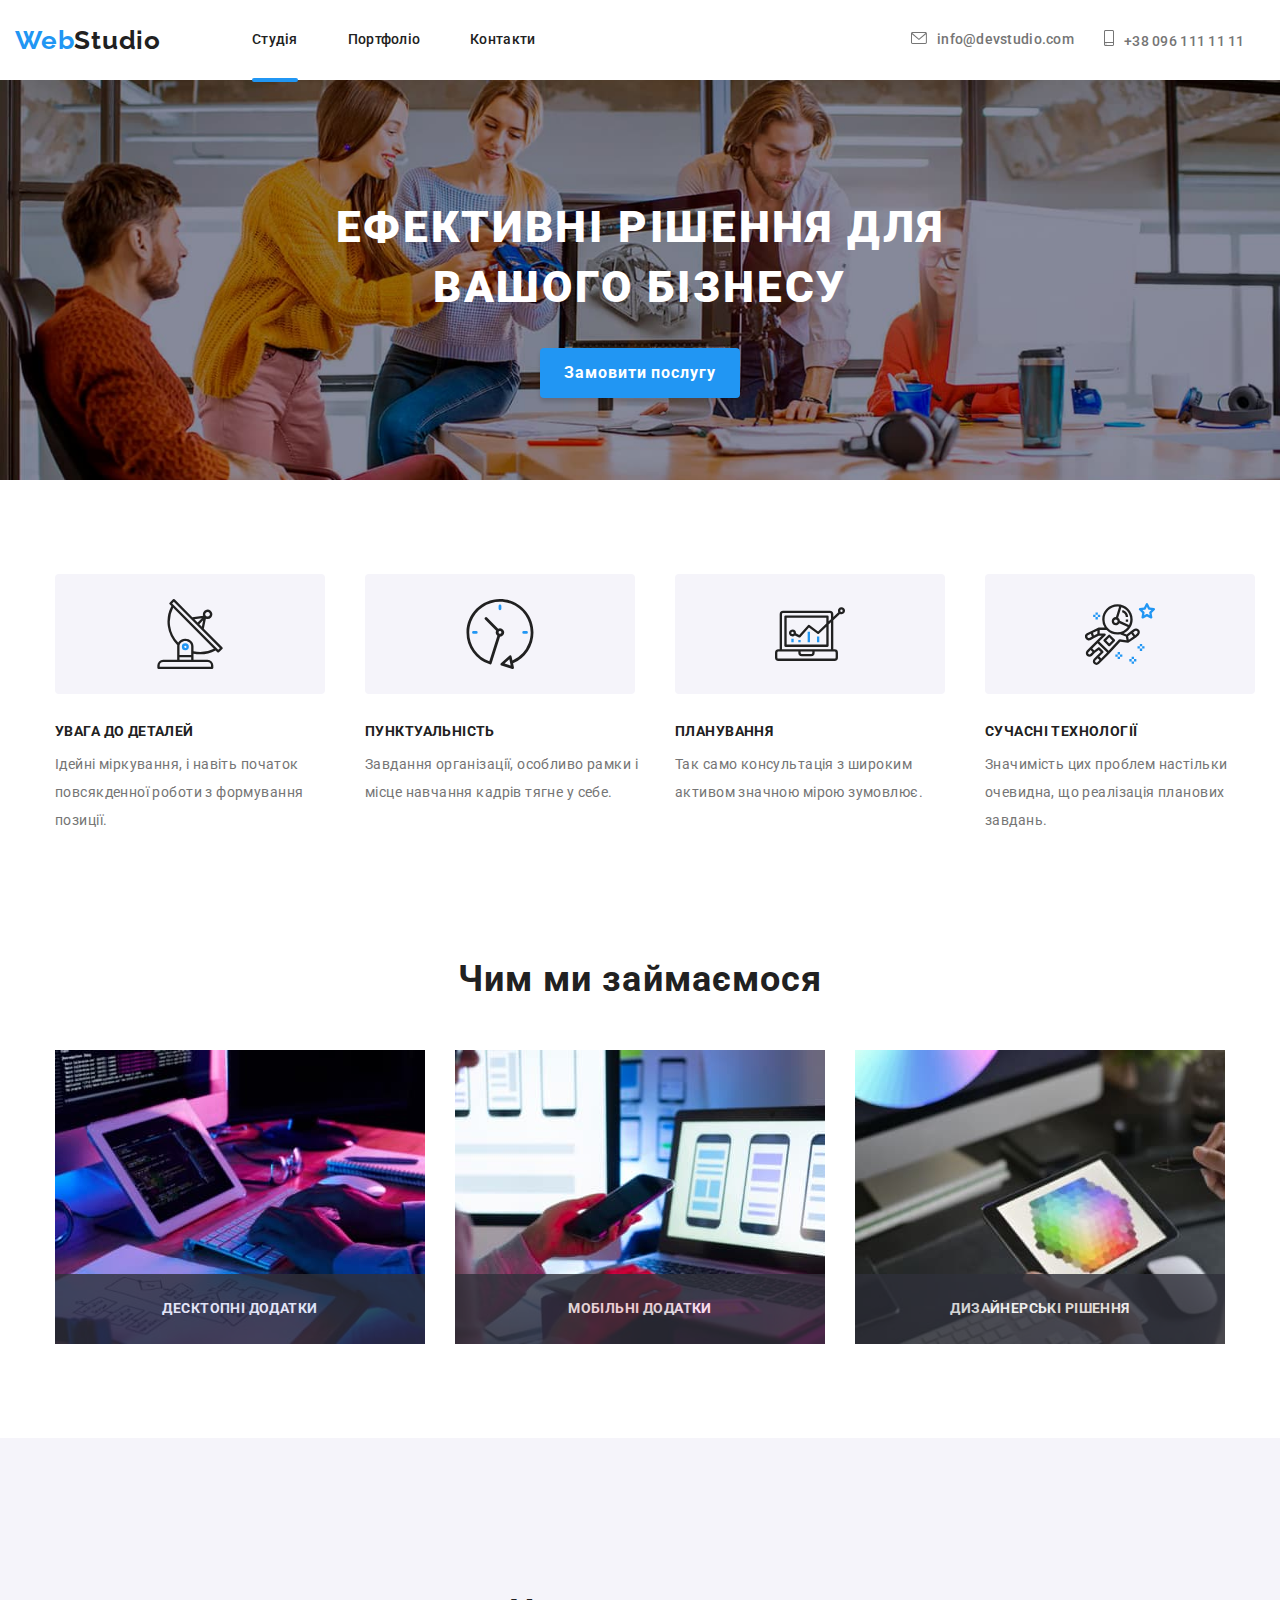
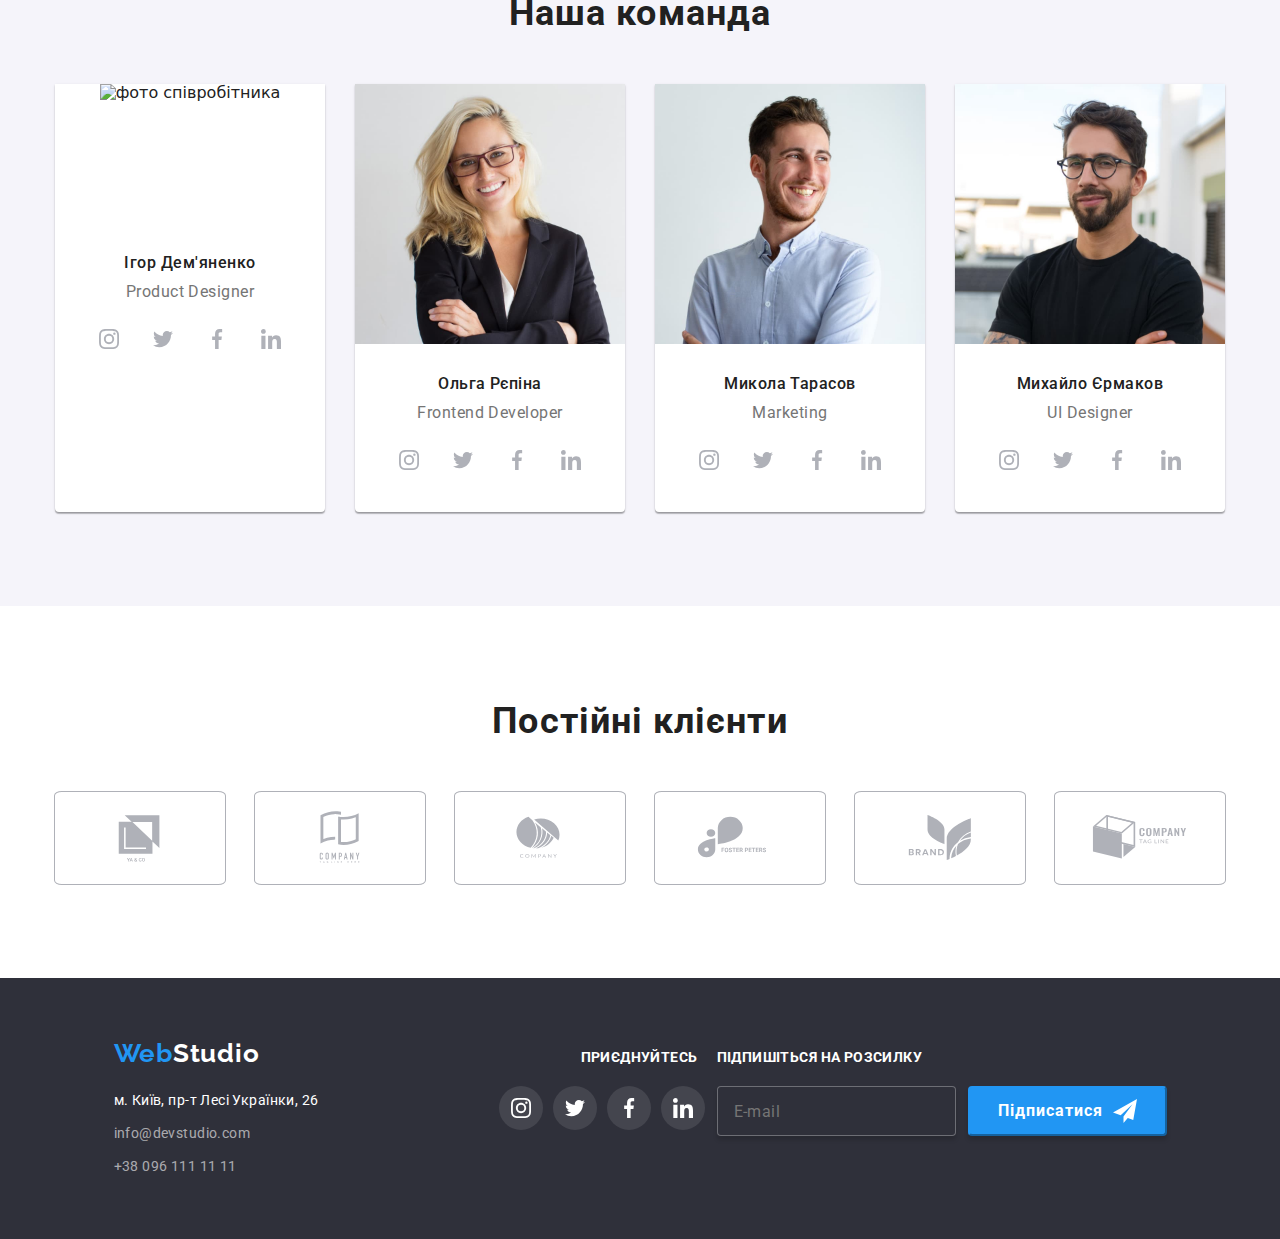
==== commit bb002c6a: "photo" ====
--- a/index.html
+++ b/index.html
@@ -143,10 +143,14 @@
           <ul class="staff__list">
             <li class="card-staff">
               <picture>
-                <source srcset="./images/person1.jpg 1x, ./images/person1.jpg 2x" media="(max-width:480px)"/>
-                <source srcset="./images/person1.jpg 1x, ./images/person1.jpg 2x" media="(min-width:768px)"/>
-                <source srcset="./images/person1.jpg 1x, ./images/person1.jpg 2x" media="(min-width:1200px)"/>
-                <img  src="./images/person1.jpg" alt="фото співробітника" width="450" class="card-staff__photo"/>
+                <source srcset="./images/phone-person1.jpg/450/460 1x, ./images/phone-person1.jpg/900/920 2x" 
+                src="./images/person1.jpg/450/460" media="(max-width:480px)"/>
+                <source srcset="./images/tablet-person1.jpg/354/374 1x, ./images/tablet-person1.jpg/708/748 2x" 
+                src="./images/person1.jpg/354/374" media="(min-width:768px)"/>
+                <source srcset="./images/dt-person1.jpg/270/260 1x, ./images/dt-person1.jpg/540/520 2x" 
+                src="./images/person1.jpg/270/260" media="(min-width:1200px)"/>
+                <img  srcset="./images/phone-person1.jpg/450/460 1x, ./images/phone-person1.jpg/900/920 2x" 
+                src="./images/phone-person1.jpg/450/460" alt="фото співробітника" width="450" class="card-staff__photo"/>
               </picture>
               <div class="card-staff__text">
                 <h3 class="card-staff__name">Ігор Дем'яненко</h3>
@@ -359,7 +363,7 @@
     </main>
     <!-- Footer -->
     <footer class="footer">
-      <div class="container-footer"> 
+      <div class="container"> 
         <div class="footer__list">
           <div class="footer__links">
             <a href="./" class="footer__logo logo">Web<span class="logo__text--inverse">Studio</span></a>
--- a/css/main.min.css
+++ b/css/main.min.css
@@ -1 +1 @@
-*,*::before,*::after{-webkit-box-sizing:border-box;box-sizing:border-box}:root{--primary-text-color: #212121;--background-color: #F5F5F5;--aditional-color: #ffffff;--accent-text-color: #757575;--button-active-color: #2196F3;--transition-timing-function: 250ms cubic-bezier(0.4, 0, 0.2, 1);--bp-mobail: 480px;--bp-tablet: 768px;--bp-desktop: 1200px}body{font-family:“Roboto”,sans-serif;font-style:normal;font-weight:400;color:var(--primary-text-color)}h1,h2,h3,h4,p,ul{margin:0}.visually-hidden{position:absolute;white-space:nowrap;width:1px;height:1px;overflow:hidden;border:0;padding:0;clip:rect(0);-webkit-clip-path:inset(50%);clip-path:inset(50%);margin:-1px}.container{margin:0 auto;padding-left:15px;padding-right:15px}/*! modern-normalize v1.1.0 | MIT License | https://github.com/sindresorhus/modern-normalize */*,::before,::after{-webkit-box-sizing:border-box;box-sizing:border-box}html{line-height:1.15;-webkit-text-size-adjust:100%;-moz-tab-size:4;-o-tab-size:4;tab-size:4}body{margin:0;font-family:system-ui,-apple-system,"Segoe UI",Roboto,Helvetica,Arial,sans-serif,"Apple Color Emoji","Segoe UI Emoji"}hr{height:0;color:inherit}abbr[title]{-webkit-text-decoration:underline dotted;text-decoration:underline dotted}b,strong{font-weight:bolder}code,kbd,samp,pre{font-family:ui-monospace,SFMono-Regular,Consolas,"Liberation Mono",Menlo,monospace;font-size:1em}small{font-size:80%}sub,sup{font-size:75%;line-height:0;position:relative;vertical-align:baseline}sub{bottom:-0.25em}sup{top:-0.5em}table{text-indent:0;border-color:inherit}button,input,optgroup,select,textarea{font-family:inherit;font-size:100%;line-height:1.15;margin:0}button,select{text-transform:none}button,[type=button],[type=reset],[type=submit]{-webkit-appearance:button}::-moz-focus-inner{border-style:none;padding:0}:-moz-focusring{outline:1px dotted ButtonText}:-moz-ui-invalid{box-shadow:none}legend{padding:0}progress{vertical-align:baseline}::-webkit-inner-spin-button,::-webkit-outer-spin-button{height:auto}[type=search]{-webkit-appearance:textfield;outline-offset:-2px}::-webkit-search-decoration{-webkit-appearance:none}::-webkit-file-upload-button{-webkit-appearance:button;font:inherit}summary{display:list-item}.section-hero{max-width:480px;height:400px;background-color:#c4c4c4;margin-left:auto;margin-right:auto;background-image:-webkit-gradient(linear, left top, right top, from(rgba(47, 48, 58, 0.4)), to(rgba(47, 48, 58, 0.4))),url(../images/phone-bg.jpg);background-image:linear-gradient(to right, rgba(47, 48, 58, 0.4), rgba(47, 48, 58, 0.4)),url(../images/phone-bg.jpg);background-repeat:no-repeat;background-position:center;background-size:cover}@media(min-width: 768px){.section-hero{background-image:url(../images/tablet-bg.jpg);min-width:768px}}@media(min-width: 1200px){.section-hero{background-image:url(../images/dt-bg.jpg);min-width:1200px}}@media(min-device-pixel-ratio: 2),(-webkit-min-device-pixel-ratio: 2),(min-resolution: 192dpi),(min-resolution: 2dppx){.section-hero{background-image:url(../images/phone-bg@2x.jpg)}}@media(min-device-pixel-ratio: 2)and (min-width: 768px),(-webkit-min-device-pixel-ratio: 2)and (min-width: 768px),(min-resolution: 192dpi)and (min-width: 768px),(min-resolution: 2dppx)and (min-width: 768px){.section-hero{background-image:url(../images/tablet-bg@2x.jpg)}}@media(min-device-pixel-ratio: 2)and (min-width: 1200px),(-webkit-min-device-pixel-ratio: 2)and (min-width: 1200px),(min-resolution: 192dpi)and (min-width: 1200px),(min-resolution: 2dppx)and (min-width: 1200px){.section-hero{background-image:url(../images/dt-bg@2x.jpg)}}.container-hero{display:-webkit-box;display:-ms-flexbox;display:flex;-webkit-box-orient:vertical;-webkit-box-direction:normal;-ms-flex-direction:column;flex-direction:column;width:480px;height:400px;padding:118px 60px;margin:0 auto;-webkit-box-align:center;-ms-flex-align:center;align-items:center}@media(min-width: 768px){.container-hero{width:768px}}@media(min-width: 1200px){.container-hero{width:1200px;height:600px}}.section-hero__title{display:block;width:360px;height:84px;text-align:center;margin:0 auto 30px auto;font-family:Roboto;font-weight:900;font-size:26px;line-height:1.62;letter-spacing:.06em;text-transform:uppercase;color:var(--aditional-color)}@media(min-width: 1200px){.section-hero__title{width:696px;height:120px;font-size:44px;line-height:1.36}}.main-button{min-width:200px;height:50px;padding:10px 24px;font-family:Roboto;font-style:normal;font-weight:700;font-size:16px;line-height:1.88;letter-spacing:.06em;color:var(--aditional-color);background:#2196f3;-webkit-box-shadow:0px 4px 4px rgba(0,0,0,.15);box-shadow:0px 4px 4px rgba(0,0,0,.15);border:0;border-radius:4px;cursor:pointer;-webkit-transition:background-color var(--transition-timing-function),color var(--transition-timing-function),-webkit-box-shadow var(--transition-timing-function);transition:background-color var(--transition-timing-function),color var(--transition-timing-function),-webkit-box-shadow var(--transition-timing-function);transition:background-color var(--transition-timing-function),color var(--transition-timing-function),box-shadow var(--transition-timing-function);transition:background-color var(--transition-timing-function),color var(--transition-timing-function),box-shadow var(--transition-timing-function),-webkit-box-shadow var(--transition-timing-function)}@media(--bp-desktop){.main-button{min-width:216px;padding:10px 32px}}.hero-button{margin:0 auto}.hero-button:hover,.hero-button:active,.hero-button:focus{background:#188ce8;-webkit-box-shadow:0px 4px 4px rgba(0,0,0,.15);box-shadow:0px 4px 4px rgba(0,0,0,.15);color:var(--aditional-color)}@media(max-width: 480px){.page-header{width:480px;width:100%;padding-top:16px;padding-bottom:16px;margin:0 auto;width:100%;border-bottom:1px solid #ececec}}@media(max-width: 480px)and (min-width: 768px){.page-header{width:768px}}@media(max-width: 480px)and (min-width: 1200px){.page-header{width:1200px}}.main-nav{display:-webkit-box;display:-ms-flexbox;display:flex;-webkit-box-pack:justify;-ms-flex-pack:justify;justify-content:space-between;-webkit-box-align:center;-ms-flex-align:center;align-items:center}.logo{display:-webkit-box;display:-ms-flexbox;display:flex;width:134px;font-family:Raleway;font-style:normal;font-weight:700;font-size:24px;line-height:1.17;letter-spacing:.03em;color:var(--button-active-color);text-decoration:none}@media(min-width: 1200px){.logo{width:145px;font-size:26px;line-height:1.19}}@media(min-width: 768px){.page-header__logo{margin-right:87px}}@media(min-width: 1200px){.page-header__logo{margin-right:92px}}.logo__text{color:var(--primary-text-color)}.page-header__burger-button{padding:0;width:40px;height:40px;display:-webkit-box;display:-ms-flexbox;display:flex;-webkit-box-pack:center;-ms-flex-pack:center;justify-content:center;-webkit-box-align:center;-ms-flex-align:center;align-items:center;background-color:var(--aditional-color);border:0}@media(min-width: 768px){.page-header__burger-button{display:none}}.site-nav{display:none}@media(min-width: 768px){.site-nav{display:-webkit-box;display:-ms-flexbox;display:flex;-webkit-box-align:center;-ms-flex-align:center;align-items:center;width:283px;padding-left:0;margin-left:0;margin-right:auto;list-style:none}}@media(min-width: 768px){.site-nav__item{display:-webkit-box;display:-ms-flexbox;display:flex;display:block;position:relative}.site-nav__item:not(:last-child){margin-right:50px}}.site-nav__link{display:none}@media(min-width: 768px){.site-nav__link{display:-webkit-box;display:-ms-flexbox;display:flex;font-family:Roboto;font-weight:500;font-size:14px;line-height:1.14;letter-spacing:.02em;color:var(--primary-text-color);text-decoration:none;padding-top:32px;padding-bottom:32px;-webkit-transition:color var(--transition-timing-function);transition:color var(--transition-timing-function)}.site-nav__link:hover,.site-nav__link:focus,.site-nav__link:active{color:var(--button-active-color)}}@media(min-width: 768px){.site-nav__link--current::after{display:block;content:"";width:100%;height:4px;position:absolute;left:0;bottom:-2px;background-color:var(--button-active-color);border-radius:2px}}.site-auth{display:none}@media(min-width: 768px){.site-auth{display:-webkit-box;display:-ms-flexbox;display:flex;-webkit-box-orient:vertical;-webkit-box-direction:normal;-ms-flex-direction:column;flex-direction:column;gap:10px;padding-top:21px;padding-bottom:21px}}@media(min-width: 1200px){.site-auth{-webkit-box-orient:horizontal;-webkit-box-direction:normal;-ms-flex-direction:row;flex-direction:row;gap:30px}}.site-auth__link{color:var(--accent-text-color);font-family:Roboto;font-size:12px;line-height:1.17;font-weight:500;letter-spacing:.02em;text-decoration:none;-webkit-transition:color var(--transition-timing-function);transition:color var(--transition-timing-function)}.site-auth__link:hover,.site-auth__link:focus{color:var(--button-active-color)}@media(min-width: 1200px){.site-auth__link{font-size:14px;line-height:1.14}}.site-auth__icon{fill:currentColor;margin-right:8px}@media(min-width: 1200px){.site-auth__icon{margin-right:10px}}.site-auth__item{list-style:none}@media(min-width: 1200px){.site-auth__item{min-width:161px}}.backdrop{position:fixed;top:0;left:0;z-index:1;width:100%;height:100%;background-color:rgba(0,0,0,.2);-webkit-transition:opacity var(--transition-timing-function),visibility var(--transition-timing-function);transition:opacity var(--transition-timing-function),visibility var(--transition-timing-function)}.is-hidden{visibility:hidden;opacity:0;pointer-events:none}.backdrop .is-hidden .modal{-webkit-transform:translate(-50%, -50%);transform:translate(-50%, -50%)}.modal{position:absolute;top:50%;left:50%;-webkit-transform:translate(-50%, -50%);transform:translate(-50%, -50%);width:528px;max-height:581px;height:100%;padding:40px;border-radius:4px;-webkit-box-shadow:0px 1px 3px rgba(0,0,0,.12),0px 1px 1px rgba(0,0,0,.14),0px 2px 1px rgba(0,0,0,.2);box-shadow:0px 1px 3px rgba(0,0,0,.12),0px 1px 1px rgba(0,0,0,.14),0px 2px 1px rgba(0,0,0,.2);background-color:var(--aditional-color);-webkit-transition:-webkit-transform var(--transition-timing-function),-webkit-box-shadow var(--transition-timing-function);transition:-webkit-transform var(--transition-timing-function),-webkit-box-shadow var(--transition-timing-function);transition:transform var(--transition-timing-function),box-shadow var(--transition-timing-function);transition:transform var(--transition-timing-function),box-shadow var(--transition-timing-function),-webkit-transform var(--transition-timing-function),-webkit-box-shadow var(--transition-timing-function)}.button-close{position:absolute;display:-webkit-box;display:-ms-flexbox;display:flex;-webkit-box-pack:center;-ms-flex-pack:center;justify-content:center;-webkit-box-align:center;-ms-flex-align:center;align-items:center;right:8px;top:8px;width:30px;height:30px;padding:0;background:none;border:1px solid rgba(0,0,0,.1);border-radius:50%;color:#000;cursor:pointer;-webkit-transition:color var(--transition-timing-function);transition:color var(--transition-timing-function)}.button-close:focus,.button-close:hover{color:var(--button-active-color)}.x-icon{fill:currentColor}.order-form{position:relative}.order-form__title{font-family:Roboto;margin-bottom:12px;font-style:normal;font-weight:700;font-size:20px;line-height:1.15;text-align:center;letter-spacing:.03em;color:var(--primary-text-color)}.order-form__inputs{position:relative}.order-form__inputs:focus-within{fill:var(--button-active-color)}.order-form__label{display:block;margin-bottom:4px;font-family:Roboto;font-size:12px;line-height:1.17;letter-spacing:.01em;color:var(--accent-text-color)}.order-form__input{width:100%;height:40px;padding:11px 12px 11px 35px;margin-bottom:10px;border:1px solid rgba(33,33,33,.2);border-radius:4px;outline:none;-webkit-transition:border-color var(--transition-timing-function),color var(--transition-timing-function);transition:border-color var(--transition-timing-function),color var(--transition-timing-function)}.order-form__input:focus,.order-form__input:active{border-color:var(--button-active-color);color:var(--button-active-color);cursor:pointer}.order-form__icon{position:absolute;top:40%;left:12px;-webkit-transform:translateY(-50%);transform:translateY(-50%)}.order-form__textarea{width:448px;height:120px;padding:12px 16px;margin-bottom:20px;font-family:Roboto;font-weight:400;font-size:12px;line-height:1.17;letter-spacing:.01em;color:rgba(117,117,117,.5);border:1px solid rgba(33,33,33,.2);border-radius:4px;outline:none;resize:none;-webkit-transition:border-color var(--transition-timing-function);transition:border-color var(--transition-timing-function)}.order-form__textarea:active,.order-form__textarea:focus{border-color:var(--button-active-color);cursor:pointer}.checkbox{position:relative}.checkbox__input{appearance:none;-webkit-appearance:none;-moz-appearance:none}.checkbox__input:checked+.checkbox__icon--checked{background-color:var(--button-active-color);border:0;cursor:pointer}.checkbox__label{display:block;padding-left:28px;font-family:Roboto;font-weight:400;font-size:14px;line-height:1.71;letter-spacing:.03em;color:var(--accent-text-color);margin-bottom:30px}.checkbox__icon--checked{position:absolute;fill:var(--aditional-color);border:none;left:5px;top:3px;border:2px solid var(--primary-text-color);border-radius:2px;-webkit-transition:background-color var(--transition-timing-function);transition:background-color var(--transition-timing-function)}.checkbox__text{color:var(--button-active-color)}.order-form__button{display:-webkit-box;display:-ms-flexbox;display:flex;-webkit-box-pack:center;-ms-flex-pack:center;justify-content:center;-webkit-box-align:center;-ms-flex-align:center;align-items:center;padding:10px 52px;margin:0 auto;margin-bottom:40px;width:200px;height:50px;font-family:Roboto;font-weight:700;font-size:16px;line-height:1.88;letter-spacing:.06em;color:var(--aditional-color);background-color:var(--button-active-color);border-radius:4px;border-color:var(--button-active-color);-webkit-transition:background-color var(--transition-timing-function),-webkit-box-shadow var(--transition-timing-function);transition:background-color var(--transition-timing-function),-webkit-box-shadow var(--transition-timing-function);transition:background-color var(--transition-timing-function),box-shadow var(--transition-timing-function);transition:background-color var(--transition-timing-function),box-shadow var(--transition-timing-function),-webkit-box-shadow var(--transition-timing-function)}.order-form__button:focus,.order-form__button:hover,.order-form__button:active{background-color:#188ce8;-webkit-box-shadow:0px 4px 4px rgba(0,0,0,.15);box-shadow:0px 4px 4px rgba(0,0,0,.15)}.logo{display:-webkit-box;display:-ms-flexbox;display:flex;width:134px;font-family:Raleway;font-style:normal;font-weight:700;font-size:24px;line-height:1.17;letter-spacing:.03em;color:var(--button-active-color);text-decoration:none}@media(min-width: 1200px){.logo{width:145px;font-size:26px;line-height:1.19}}.mobile-menu{position:fixed;top:0;left:0;-webkit-transform:translateX(100%);transform:translateX(100%);width:100%;height:100%;background-color:var(--aditional-color);padding:48px 40px;z-index:1;-webkit-transition:-webkit-transform var(--transition-timing-function);transition:-webkit-transform var(--transition-timing-function);transition:transform var(--transition-timing-function);transition:transform var(--transition-timing-function), -webkit-transform var(--transition-timing-function)}.mobile-menu.is-open{-webkit-transform:translateX(0);transform:translateX(0)}.mobile-menu__close-button{position:absolute;top:10px;right:15px;border:0;background-color:var(--aditional-color);fill:var(--primary-text-color)}.mobile-menu__close-button:hover,.mobile-menu__close-button:focus{fill:var(--button-active-color)}.mobile-nav{display:-webkit-box;display:-ms-flexbox;display:flex;list-style:none;gap:32px;-webkit-box-orient:vertical;-webkit-box-direction:normal;-ms-flex-direction:column;flex-direction:column;-ms-flex-item-align:start;align-self:flex-start}.mobile-nav__link{display:block;font-family:"Roboto";font-style:normal;font-weight:500;font-size:40px;line-height:1.18;letter-spacing:.02em;text-decoration:none;color:var(--primary-text-color)}.mobile-nav__link:focus,.mobile-nav__link:hover{color:var(--button-active-color)}.mobile-auth{list-style:none}.mobile-auth__link{display:block;margin-top:302px;margin-bottom:32px;font-family:"Roboto";font-style:normal;font-weight:500;font-size:34px;line-height:1.18;letter-spacing:.02em;color:var(--button-active-color);text-decoration:none}.mobile-auth__email{display:block;margin-bottom:64px;font-size:24px;line-height:1.17;letter-spacing:.02em;color:var(--accent-text-color)}.mobile-net{list-style:none;display:-webkit-box;display:-ms-flexbox;display:flex;gap:20px;margin-top:64px;-ms-flex-item-align:end;align-self:flex-end}.mobile-net__link{display:block;position:relative;font-family:"Roboto";font-style:normal;font-weight:500;font-size:18px;line-height:1.22;letter-spacing:.02em;color:#2196f3;text-decoration:none}.mobile-net__link::before{content:"";position:absolute;left:-20px;top:10px;width:22px;height:0;border:1px solid rgba(33,33,33,.2);-webkit-transform:rotate(90deg);transform:rotate(90deg)}.section-features{padding:60px 0;width:100%}@media(min-width: 1200px){.section-features{padding-top:94px;padding-bottom:94px}}.features{max-width:450px;padding-left:0;display:-webkit-box;display:-ms-flexbox;display:flex;-ms-flex-wrap:wrap;flex-wrap:wrap;-webkit-box-orient:vertical;-webkit-box-direction:normal;-ms-flex-direction:column;flex-direction:column;gap:30px}@media(min-width: 1200px){.features{max-width:270px;-webkit-box-orient:horizontal;-webkit-box-direction:normal;-ms-flex-direction:row;flex-direction:row;-ms-flex-wrap:nowrap;flex-wrap:nowrap}}.features__list{display:-webkit-box;display:-ms-flexbox;display:flex;-webkit-box-orient:vertical;-webkit-box-direction:normal;-ms-flex-direction:column;flex-direction:column;width:450px;list-style:none}.features__list:not(:last-child){margin-bottom:30px}@media(min-width: 768px){.features__list{width:354px;-ms-flex-preferred-size:calc((100% - 30px)/2);flex-basis:calc((100% - 30px)/2)}}.features__item{display:-webkit-box;display:-ms-flexbox;display:flex;width:450px;height:120px;background-color:#f5f4fa;-webkit-box-pack:center;-ms-flex-pack:center;justify-content:center;-webkit-box-align:center;-ms-flex-align:center;align-items:center;border-radius:4px}@media(min-width: 768px){.features__item{width:354px;height:120px}}@media(min-width: 1200px){.features__item{width:270px;height:120px}}.features__icon{fill:currentColor;width:70px;height:70px}.features__subtitle{text-align:center;margin-bottom:10px;margin-top:30px;font-family:Roboto;font-weight:700;font-size:14px;line-height:1.14;letter-spacing:.03em;text-transform:uppercase}@media(min-width: 768px){.features__subtitle{text-align:start}}.features__text{font-family:Roboto;font-size:14px;line-height:2;letter-spacing:.03em;color:var(--accent-text-color)}.section-activities{display:none}@media(min-width: 1200px){.section-activities{display:-webkit-box;display:-ms-flexbox;display:flex;padding-bottom:94px;width:100%;width:auto}}.activities{display:-webkit-box;display:-ms-flexbox;display:flex;padding:0}.activities__title{display:block;display:-webkit-box;display:-ms-flexbox;display:flex;-webkit-box-pack:center;-ms-flex-pack:center;justify-content:center;min-width:366px;font-family:Roboto;font-weight:700;font-size:36px;line-height:1.17;letter-spacing:.03em;color:var(--primary-text-color);margin-bottom:50px}.activities__item{display:-webkit-box;display:-ms-flexbox;display:flex;position:relative;min-width:370px;list-style:none}.activities__item:not(:last-child){margin-right:30px}.activities__thumb{position:absolute;display:-webkit-box;display:-ms-flexbox;display:flex;-webkit-box-pack:center;-ms-flex-pack:center;justify-content:center;-webkit-box-align:center;-ms-flex-align:center;align-items:center;width:100%;height:70px;bottom:0;background-color:#2f303a;opacity:.8}.activities__subtitle{font-family:Roboto;font-weight:700;font-size:14px;line-height:1.14;text-align:center;letter-spacing:.03em;text-transform:uppercase;color:var(--aditional-color)}.activities__photo{display:block;max-width:100%;height:auto;margin:0}.section-staff{width:100%;display:-webkit-box;display:-ms-flexbox;display:flex;padding-top:60px;padding-bottom:60px;background-color:#f5f4fa}@media(min-width: 1200px){.section-staff{padding-top:94px;padding-bottom:94px}}.staff__title{display:block;display:-webkit-box;display:-ms-flexbox;display:flex;-webkit-box-pack:center;-ms-flex-pack:center;justify-content:center;font-family:Roboto;font-weight:700;font-size:33px;line-height:1.18;letter-spacing:.03em;color:var(--primary-text-color);margin-bottom:30px;margin-top:60px}@media(min-width: 1200px){.staff__title{margin-bottom:50px;font-size:36px;line-height:1.17}}.staff__list{display:-webkit-box;display:-ms-flexbox;display:flex;-webkit-box-orient:vertical;-webkit-box-direction:normal;-ms-flex-direction:column;flex-direction:column;padding:0;-webkit-box-pack:center;-ms-flex-pack:center;justify-content:center;-webkit-box-align:center;-ms-flex-align:center;align-items:center;gap:30px;list-style:none}@media(min-width: 768px){.staff__list{-ms-flex-preferred-size:calc((100% - 30px)/2);flex-basis:calc((100% - 30px)/2)}}@media(min-width: 1200px){.staff__list{-webkit-box-orient:horizontal;-webkit-box-direction:normal;-ms-flex-direction:row;flex-direction:row}}.card-staff{display:-webkit-box;display:-ms-flexbox;display:flex;-webkit-box-pack:center;-ms-flex-pack:center;justify-content:center;-ms-flex-wrap:wrap;flex-wrap:wrap;width:450px;background:var(--aditional-color);-webkit-box-shadow:0px 1px 3px rgba(0,0,0,.12),0px 1px 1px rgba(0,0,0,.14),0px 2px 1px rgba(0,0,0,.2);box-shadow:0px 1px 3px rgba(0,0,0,.12),0px 1px 1px rgba(0,0,0,.14),0px 2px 1px rgba(0,0,0,.2);border-radius:0px 0px 4px 4px}@media(min-width: 768px){.card-staff{width:354px}}@media(min-width: 1200px){.card-staff{width:270px}}.card-staff__photo{display:block;width:100%}.card-staff__text{padding-top:30px}.card-staff__name{font-family:Roboto;font-weight:500;font-size:16px;line-height:1.19;text-align:center;letter-spacing:.03em;color:var(--primary-text-color);margin-bottom:10px}.card-staff__position{font-family:Roboto;font-weight:400;font-size:16px;line-height:1.19;text-align:center;letter-spacing:.03em;color:var(--accent-text-color)}.card-net{display:-webkit-box;display:-ms-flexbox;display:flex;gap:10px;-webkit-box-pack:center;-ms-flex-pack:center;justify-content:center;list-style:none;-webkit-box-orient:horizontal;-webkit-box-direction:normal;-ms-flex-direction:row;flex-direction:row;padding:16px 122px 24px 122px}@media(min-width: 768px){.card-net{padding:16px 74px 24px 74px}}@media(min-width: 1200px){.card-net{padding:16px 32px 30px 32px}}.card-net__link{display:-webkit-box;display:-ms-flexbox;display:flex;-webkit-box-align:center;-ms-flex-align:center;align-items:center;-webkit-box-pack:center;-ms-flex-pack:center;justify-content:center;width:44px;height:44px;border-radius:50%;-webkit-transition:background-color var(--transition-timing-function),color var(--transition-timing-function),fill var(--transition-timing-function);transition:background-color var(--transition-timing-function),color var(--transition-timing-function),fill var(--transition-timing-function);background-color:var(--aditional-color);color:#afb1b8}.card-net__link:hover,.card-net__link:focus{background-color:var(--button-active-color);color:var(--aditional-color)}.card-net__link .card-net__icon{fill:currentColor}.footer{background-color:#2f303a;display:-webkit-box;display:-ms-flexbox;display:flex;min-width:1200px;padding-left:15px;padding-right:15px;margin:0 auto;-webkit-box-align:baseline;-ms-flex-align:baseline;align-items:baseline;-webkit-box-pack:center;-ms-flex-pack:center;justify-content:center}.container-footer{min-width:1170px;padding:0;display:-webkit-box;display:-ms-flexbox;display:flex}.footer__list{display:-webkit-box;display:-ms-flexbox;display:flex;-webkit-box-align:baseline;-ms-flex-align:baseline;align-items:baseline}.footer__links{display:-webkit-box;display:-ms-flexbox;display:flex;min-width:231px;-webkit-box-orient:vertical;-webkit-box-direction:normal;-ms-flex-direction:column;flex-direction:column;padding:60px 0}.logo{display:-webkit-box;display:-ms-flexbox;display:flex;width:145px;font-family:Raleway;font-style:normal;font-weight:700;font-size:26px;line-height:31px;letter-spacing:.03em;color:var(--button-active-color);text-decoration:none}.logo__text--inverse{color:var(--aditional-color)}.contact{margin-top:20px}.contact__list{padding-left:0;list-style:none}.contact__item:not(:last-child){margin-bottom:9px}.contact__link{font-family:Roboto;font-size:14px;font-style:normal;line-height:1.71;letter-spacing:.03em;color:rgba(255,255,255,.6);text-decoration:none;-webkit-transition:color var(--transition-timing-function);transition:color var(--transition-timing-function)}.contact__link:focus,.contact__link:hover{color:var(--button-active-color)}.contact__link--white{color:var(--aditional-color)}.join-links{display:-webkit-box;display:-ms-flexbox;display:flex;-webkit-box-orient:vertical;-webkit-box-direction:normal;-ms-flex-direction:column;flex-direction:column;gap:20px;padding:72px 93px 100px 70px}.join-links__subtitle{display:block;display:-webkit-box;display:-ms-flexbox;display:flex;-webkit-box-align:start;-ms-flex-align:start;align-items:flex-start;font-family:Roboto;font-weight:700;font-size:14px;line-height:1.14;letter-spacing:.03em;text-transform:uppercase;color:var(--aditional-color)}.social-net{display:-webkit-box;display:-ms-flexbox;display:flex;gap:10px;-webkit-box-pack:center;-ms-flex-pack:center;justify-content:center;list-style:none;-webkit-box-orient:horizontal;-webkit-box-direction:normal;-ms-flex-direction:row;flex-direction:row;padding:0}.social-net__link{display:-webkit-box;display:-ms-flexbox;display:flex;-webkit-box-align:center;-ms-flex-align:center;align-items:center;-webkit-box-pack:center;-ms-flex-pack:center;justify-content:center;width:44px;height:44px;border-radius:50%;-webkit-transition:background-color var(--transition-timing-function),color var(--transition-timing-function),fill var(--transition-timing-function);transition:background-color var(--transition-timing-function),color var(--transition-timing-function),fill var(--transition-timing-function);background-color:rgba(255,255,255,.1);color:var(--aditional-color)}.social-net__link:hover,.social-net__link:focus{background-color:var(--button-active-color)}.social-net__link .social-net__icon{fill:currentColor}.signup{display:-webkit-box;display:-ms-flexbox;display:flex;-webkit-box-orient:vertical;-webkit-box-direction:normal;-ms-flex-direction:column;flex-direction:column;padding:72px 0 94px 0}.signup__title{margin-bottom:20px;font-family:Roboto;font-weight:700;font-size:14px;line-height:1.14;letter-spacing:.03em;text-transform:uppercase;color:var(--aditional-color)}.signup__form{display:-webkit-box;display:-ms-flexbox;display:flex;-ms-flex-item-align:end;align-self:flex-end}.email__input{display:-webkit-box;display:-ms-flexbox;display:flex;margin-right:12px;margin-left:0;padding:15px 16px;width:358px;height:50px;-webkit-box-pack:start;-ms-flex-pack:start;justify-content:flex-start;-webkit-box-align:center;-ms-flex-align:center;align-items:center;font-family:Roboto;font-weight:400;font-size:16px;line-height:1.25;letter-spacing:.03em;outline:none;color:rgba(255,255,255,.6);background-color:#2f303a;border:1px solid rgba(255,255,255,.3);border-radius:4px;-webkit-box-shadow:0px 4px 4px rgba(0,0,0,.15);box-shadow:0px 4px 4px rgba(0,0,0,.15);-webkit-transition:border-color var(--transition-timing-function);transition:border-color var(--transition-timing-function)}.email__input:active,.email__input:focus{border-color:var(--button-active-color)}.signup__button{display:block;display:-webkit-box;display:-ms-flexbox;display:flex;-webkit-box-pack:center;-ms-flex-pack:center;justify-content:center;-webkit-box-align:center;-ms-flex-align:center;align-items:center;font-family:Roboto;padding:10px 28px;width:200px;height:50px;background-color:var(--button-active-color);-webkit-box-shadow:0px 4px 4px rgba(0,0,0,.15);box-shadow:0px 4px 4px rgba(0,0,0,.15);border-radius:4px;border-color:var(--button-active-color);font-weight:700;font-size:16px;line-height:1.88;letter-spacing:.06em;color:var(--aditional-color);cursor:pointer;-webkit-transition:background-color var(--transition-timing-function),color var(--transition-timing-function);transition:background-color var(--transition-timing-function),color var(--transition-timing-function)}.signup__button:hover,.signup__button:focus,.signup__button:active{background:#188ce8;color:var(--aditional-color)}.send__icon{margin-left:10px}.section-portfolio{width:100%;padding:94px 0}.button__filter{padding:6px 22px;font-family:Roboto;font-weight:500;font-size:16px;line-height:1.63;letter-spacing:.03em;color:var(--primary-text-color);background-color:#f5f4fa;border-radius:4px;border-width:0;cursor:pointer;-webkit-transition:background-color var(--transition-timing-function),color var(--transition-timing-function),-webkit-box-shadow var(--transition-timing-function);transition:background-color var(--transition-timing-function),color var(--transition-timing-function),-webkit-box-shadow var(--transition-timing-function);transition:background-color var(--transition-timing-function),color var(--transition-timing-function),box-shadow var(--transition-timing-function);transition:background-color var(--transition-timing-function),color var(--transition-timing-function),box-shadow var(--transition-timing-function),-webkit-box-shadow var(--transition-timing-function)}.button__filter:hover,.button__filter:focus,.button__filter:active{color:var(--aditional-color);background-color:var(--button-active-color);-webkit-box-shadow:0px 3px 1px rgba(0,0,0,.1),0px 1px 2px rgba(0,0,0,.08),0px 2px 2px rgba(0,0,0,.12);box-shadow:0px 3px 1px rgba(0,0,0,.1),0px 1px 2px rgba(0,0,0,.08),0px 2px 2px rgba(0,0,0,.12)}.filters{display:-webkit-box;display:-ms-flexbox;display:flex;-webkit-box-pack:center;-ms-flex-pack:center;justify-content:center;padding:0;margin-bottom:50px}.filters__item{list-style:none;margin-right:8px}.filters__item:last-child{margin-right:0}.card__list{width:1170px;display:-webkit-box;display:-ms-flexbox;display:flex;-ms-flex-wrap:wrap;flex-wrap:wrap;gap:30px;padding-left:0;-webkit-box-align:center;-ms-flex-align:center;align-items:center;margin:0 auto;list-style:none}.card__item{-ms-flex-preferred-size:calc((100% - 60px)/3);flex-basis:calc((100% - 60px)/3);background-color:var(--aditional-color);-webkit-transition:-webkit-box-shadow var(--transition-timing-function);transition:-webkit-box-shadow var(--transition-timing-function);transition:box-shadow var(--transition-timing-function);transition:box-shadow var(--transition-timing-function), -webkit-box-shadow var(--transition-timing-function)}.card__item:hover{-webkit-box-shadow:0px 1px 1px rgba(0,0,0,.12),0px 4px 4px rgba(0,0,0,.06),1px 4px 6px rgba(0,0,0,.16);box-shadow:0px 1px 1px rgba(0,0,0,.12),0px 4px 4px rgba(0,0,0,.06),1px 4px 6px rgba(0,0,0,.16)}.card__image{display:-webkit-box;display:-ms-flexbox;display:flex}.card__overlay{position:absolute;top:0;left:0;background-color:rgba(33,150,243,.9);color:var(--aditional-color);width:100%;height:100%;-webkit-transform:translateY(100%);transform:translateY(100%);-webkit-transition:-webkit-transform var(--transition-timing-function);transition:-webkit-transform var(--transition-timing-function);transition:transform var(--transition-timing-function);transition:transform var(--transition-timing-function), -webkit-transform var(--transition-timing-function)}.card__text{display:block;font-family:Roboto;font-weight:400;font-size:18px;line-height:1.56;letter-spacing:.03em;color:var(--aditional-color);padding:63px 24px;margin:0}.card__image{position:relative;overflow:hidden;width:370px;height:294px;margin-left:auto;margin-right:auto}.card__link:hover .card__overlay{-webkit-transform:translateY(0);transform:translateY(0)}.card__sign{padding:20px 24px;border:1px solid #eee;border-top:0}.card__name{font-family:Roboto;font-style:normal;margin-bottom:4px;font-weight:700;font-size:18px;line-height:2;letter-spacing:.06em;color:var(--primary-text-color);text-decoration:none}.card__product{font-family:Roboto;font-style:normal;font-size:16px;line-height:1.88;letter-spacing:.03em;color:var(--accent-text-color)}.card__link{text-decoration:none}/*# sourceMappingURL=main.min.css.map */+*,*::before,*::after{-webkit-box-sizing:border-box;box-sizing:border-box}:root{--primary-text-color: #212121;--background-color: #F5F5F5;--aditional-color: #ffffff;--accent-text-color: #757575;--button-active-color: #2196F3;--transition-timing-function: 250ms cubic-bezier(0.4, 0, 0.2, 1);--bp-mobail: 480px;--bp-tablet: 768px;--bp-desktop: 1200px}body{font-family:“Roboto”,sans-serif;font-style:normal;font-weight:400;color:var(--primary-text-color)}h1,h2,h3,h4,p,ul{margin:0}.visually-hidden{position:absolute;white-space:nowrap;width:1px;height:1px;overflow:hidden;border:0;padding:0;clip:rect(0);-webkit-clip-path:inset(50%);clip-path:inset(50%);margin:-1px}.container{margin:0 auto;padding-left:15px;padding-right:15px}/*! modern-normalize v1.1.0 | MIT License | https://github.com/sindresorhus/modern-normalize */*,::before,::after{-webkit-box-sizing:border-box;box-sizing:border-box}html{line-height:1.15;-webkit-text-size-adjust:100%;-moz-tab-size:4;-o-tab-size:4;tab-size:4}body{margin:0;font-family:system-ui,-apple-system,"Segoe UI",Roboto,Helvetica,Arial,sans-serif,"Apple Color Emoji","Segoe UI Emoji"}hr{height:0;color:inherit}abbr[title]{-webkit-text-decoration:underline dotted;text-decoration:underline dotted}b,strong{font-weight:bolder}code,kbd,samp,pre{font-family:ui-monospace,SFMono-Regular,Consolas,"Liberation Mono",Menlo,monospace;font-size:1em}small{font-size:80%}sub,sup{font-size:75%;line-height:0;position:relative;vertical-align:baseline}sub{bottom:-0.25em}sup{top:-0.5em}table{text-indent:0;border-color:inherit}button,input,optgroup,select,textarea{font-family:inherit;font-size:100%;line-height:1.15;margin:0}button,select{text-transform:none}button,[type=button],[type=reset],[type=submit]{-webkit-appearance:button}::-moz-focus-inner{border-style:none;padding:0}:-moz-focusring{outline:1px dotted ButtonText}:-moz-ui-invalid{box-shadow:none}legend{padding:0}progress{vertical-align:baseline}::-webkit-inner-spin-button,::-webkit-outer-spin-button{height:auto}[type=search]{-webkit-appearance:textfield;outline-offset:-2px}::-webkit-search-decoration{-webkit-appearance:none}::-webkit-file-upload-button{-webkit-appearance:button;font:inherit}summary{display:list-item}.section-hero{width:100%;height:400px;background-color:#c4c4c4;margin-left:auto;margin-right:auto;background-image:-webkit-gradient(linear, left top, right top, from(rgba(47, 48, 58, 0.4)), to(rgba(47, 48, 58, 0.4))),url(../images/phone-bg.jpg);background-image:linear-gradient(to right, rgba(47, 48, 58, 0.4), rgba(47, 48, 58, 0.4)),url(../images/phone-bg.jpg);background-repeat:no-repeat;background-position:center;background-size:cover}@media(min-width: 768px){.section-hero{background-image:url(../images/tablet-bg.jpg);min-width:768px}}@media(min-width: 1200px){.section-hero{background-image:url(../images/dt-bg.jpg);min-width:1200px}}@media(min-device-pixel-ratio: 2),(-webkit-min-device-pixel-ratio: 2),(min-resolution: 192dpi),(min-resolution: 2dppx){.section-hero{background-image:url(../images/phone-bg@2x.jpg)}}@media(min-device-pixel-ratio: 2)and (min-width: 768px),(-webkit-min-device-pixel-ratio: 2)and (min-width: 768px),(min-resolution: 192dpi)and (min-width: 768px),(min-resolution: 2dppx)and (min-width: 768px){.section-hero{background-image:url(../images/tablet-bg@2x.jpg)}}@media(min-device-pixel-ratio: 2)and (min-width: 1200px),(-webkit-min-device-pixel-ratio: 2)and (min-width: 1200px),(min-resolution: 192dpi)and (min-width: 1200px),(min-resolution: 2dppx)and (min-width: 1200px){.section-hero{background-image:url(../images/dt-bg@2x.jpg)}}.container-hero{display:-webkit-box;display:-ms-flexbox;display:flex;-webkit-box-orient:vertical;-webkit-box-direction:normal;-ms-flex-direction:column;flex-direction:column;width:480px;height:400px;padding:118px 60px;margin:0 auto;-webkit-box-align:center;-ms-flex-align:center;align-items:center}@media(min-width: 768px){.container-hero{width:768px}}@media(min-width: 1200px){.container-hero{width:1200px;height:600px}}.section-hero__title{display:block;width:360px;height:84px;text-align:center;margin:0 auto 30px auto;font-family:Roboto;font-weight:900;font-size:26px;line-height:1.62;letter-spacing:.06em;text-transform:uppercase;color:var(--aditional-color)}@media(min-width: 1200px){.section-hero__title{width:696px;height:120px;font-size:44px;line-height:1.36}}.main-button{min-width:200px;height:50px;padding:10px 24px;font-family:Roboto;font-style:normal;font-weight:700;font-size:16px;line-height:1.88;letter-spacing:.06em;color:var(--aditional-color);background:#2196f3;-webkit-box-shadow:0px 4px 4px rgba(0,0,0,.15);box-shadow:0px 4px 4px rgba(0,0,0,.15);border:0;border-radius:4px;cursor:pointer;-webkit-transition:background-color var(--transition-timing-function),color var(--transition-timing-function),-webkit-box-shadow var(--transition-timing-function);transition:background-color var(--transition-timing-function),color var(--transition-timing-function),-webkit-box-shadow var(--transition-timing-function);transition:background-color var(--transition-timing-function),color var(--transition-timing-function),box-shadow var(--transition-timing-function);transition:background-color var(--transition-timing-function),color var(--transition-timing-function),box-shadow var(--transition-timing-function),-webkit-box-shadow var(--transition-timing-function)}@media(--bp-desktop){.main-button{min-width:216px;padding:10px 32px}}.hero-button{margin:0 auto}.hero-button:hover,.hero-button:active,.hero-button:focus{background:#188ce8;-webkit-box-shadow:0px 4px 4px rgba(0,0,0,.15);box-shadow:0px 4px 4px rgba(0,0,0,.15);color:var(--aditional-color)}@media(max-width: 480px){.page-header{width:480px;width:100%;padding-top:16px;padding-bottom:16px;margin:0 auto;width:100%;border-bottom:1px solid #ececec}}@media(max-width: 480px)and (min-width: 768px){.page-header{width:768px}}@media(max-width: 480px)and (min-width: 1200px){.page-header{width:1200px}}.main-nav{display:-webkit-box;display:-ms-flexbox;display:flex;-webkit-box-pack:justify;-ms-flex-pack:justify;justify-content:space-between;-webkit-box-align:center;-ms-flex-align:center;align-items:center}.logo{display:-webkit-box;display:-ms-flexbox;display:flex;width:134px;font-family:Raleway;font-style:normal;font-weight:700;font-size:24px;line-height:1.17;letter-spacing:.03em;color:var(--button-active-color);text-decoration:none}@media(min-width: 1200px){.logo{width:145px;font-size:26px;line-height:1.19}}@media(min-width: 768px){.page-header__logo{margin-right:87px}}@media(min-width: 1200px){.page-header__logo{margin-right:92px;margin-top:25px}}.logo__text{color:var(--primary-text-color)}.page-header__burger-button{padding:0;width:40px;height:40px;display:-webkit-box;display:-ms-flexbox;display:flex;-webkit-box-pack:center;-ms-flex-pack:center;justify-content:center;-webkit-box-align:center;-ms-flex-align:center;align-items:center;background-color:var(--aditional-color);border:0}@media(min-width: 768px){.page-header__burger-button{display:none}}.site-nav{display:none}@media(min-width: 768px){.site-nav{display:-webkit-box;display:-ms-flexbox;display:flex;-webkit-box-align:center;-ms-flex-align:center;align-items:center;width:283px;padding-left:0;margin-left:0;margin-right:auto;list-style:none}}@media(min-width: 768px){.site-nav__item{display:-webkit-box;display:-ms-flexbox;display:flex;display:block;position:relative}.site-nav__item:not(:last-child){margin-right:50px}}.site-nav__link{display:none}@media(min-width: 768px){.site-nav__link{display:-webkit-box;display:-ms-flexbox;display:flex;font-family:Roboto;font-weight:500;font-size:14px;line-height:1.14;letter-spacing:.02em;color:var(--primary-text-color);text-decoration:none;padding-top:32px;padding-bottom:32px;-webkit-transition:color var(--transition-timing-function);transition:color var(--transition-timing-function)}.site-nav__link:hover,.site-nav__link:focus,.site-nav__link:active{color:var(--button-active-color)}}@media(min-width: 768px){.site-nav__link--current::after{display:block;content:"";width:100%;height:4px;position:absolute;left:0;bottom:-2px;background-color:var(--button-active-color);border-radius:2px}}.site-auth{display:none}@media(min-width: 768px){.site-auth{display:-webkit-box;display:-ms-flexbox;display:flex;-webkit-box-orient:vertical;-webkit-box-direction:normal;-ms-flex-direction:column;flex-direction:column;gap:10px;padding-top:21px;padding-bottom:21px}}@media(min-width: 1200px){.site-auth{-webkit-box-orient:horizontal;-webkit-box-direction:normal;-ms-flex-direction:row;flex-direction:row;gap:30px}}.site-auth__link{color:var(--accent-text-color);font-family:Roboto;font-size:12px;line-height:1.17;font-weight:500;letter-spacing:.02em;text-decoration:none;-webkit-transition:color var(--transition-timing-function);transition:color var(--transition-timing-function)}.site-auth__link:hover,.site-auth__link:focus{color:var(--button-active-color)}@media(min-width: 1200px){.site-auth__link{font-size:14px;line-height:1.14}}.site-auth__icon{fill:currentColor;margin-right:8px}@media(min-width: 1200px){.site-auth__icon{margin-right:10px}}.site-auth__item{list-style:none}@media(min-width: 1200px){.site-auth__item{min-width:161px}}.backdrop{position:fixed;top:0;left:0;z-index:1;width:100%;height:100%;background-color:rgba(0,0,0,.2);-webkit-transition:opacity var(--transition-timing-function),visibility var(--transition-timing-function);transition:opacity var(--transition-timing-function),visibility var(--transition-timing-function)}.is-hidden{visibility:hidden;opacity:0;pointer-events:none}.backdrop .is-hidden .modal{-webkit-transform:translate(-50%, -50%);transform:translate(-50%, -50%)}.modal{position:absolute;top:50%;left:50%;-webkit-transform:translate(-50%, -50%);transform:translate(-50%, -50%);width:528px;max-height:581px;height:100%;padding:40px;border-radius:4px;-webkit-box-shadow:0px 1px 3px rgba(0,0,0,.12),0px 1px 1px rgba(0,0,0,.14),0px 2px 1px rgba(0,0,0,.2);box-shadow:0px 1px 3px rgba(0,0,0,.12),0px 1px 1px rgba(0,0,0,.14),0px 2px 1px rgba(0,0,0,.2);background-color:var(--aditional-color);-webkit-transition:-webkit-transform var(--transition-timing-function),-webkit-box-shadow var(--transition-timing-function);transition:-webkit-transform var(--transition-timing-function),-webkit-box-shadow var(--transition-timing-function);transition:transform var(--transition-timing-function),box-shadow var(--transition-timing-function);transition:transform var(--transition-timing-function),box-shadow var(--transition-timing-function),-webkit-transform var(--transition-timing-function),-webkit-box-shadow var(--transition-timing-function)}.button-close{position:absolute;display:-webkit-box;display:-ms-flexbox;display:flex;-webkit-box-pack:center;-ms-flex-pack:center;justify-content:center;-webkit-box-align:center;-ms-flex-align:center;align-items:center;right:8px;top:8px;width:30px;height:30px;padding:0;background:none;border:1px solid rgba(0,0,0,.1);border-radius:50%;color:#000;cursor:pointer;-webkit-transition:color var(--transition-timing-function);transition:color var(--transition-timing-function)}.button-close:focus,.button-close:hover{color:var(--button-active-color)}.x-icon{fill:currentColor}.order-form{position:relative}.order-form__title{font-family:Roboto;margin-bottom:12px;font-style:normal;font-weight:700;font-size:20px;line-height:1.15;text-align:center;letter-spacing:.03em;color:var(--primary-text-color)}.order-form__inputs{position:relative}.order-form__inputs:focus-within{fill:var(--button-active-color)}.order-form__label{display:block;margin-bottom:4px;font-family:Roboto;font-size:12px;line-height:1.17;letter-spacing:.01em;color:var(--accent-text-color)}.order-form__input{width:100%;height:40px;padding:11px 12px 11px 35px;margin-bottom:10px;border:1px solid rgba(33,33,33,.2);border-radius:4px;outline:none;-webkit-transition:border-color var(--transition-timing-function),color var(--transition-timing-function);transition:border-color var(--transition-timing-function),color var(--transition-timing-function)}.order-form__input:focus,.order-form__input:active{border-color:var(--button-active-color);color:var(--button-active-color);cursor:pointer}.order-form__icon{position:absolute;top:40%;left:12px;-webkit-transform:translateY(-50%);transform:translateY(-50%)}.order-form__textarea{width:448px;height:120px;padding:12px 16px;margin-bottom:20px;font-family:Roboto;font-weight:400;font-size:12px;line-height:1.17;letter-spacing:.01em;color:rgba(117,117,117,.5);border:1px solid rgba(33,33,33,.2);border-radius:4px;outline:none;resize:none;-webkit-transition:border-color var(--transition-timing-function);transition:border-color var(--transition-timing-function)}.order-form__textarea:active,.order-form__textarea:focus{border-color:var(--button-active-color);cursor:pointer}.checkbox{position:relative}.checkbox__input{appearance:none;-webkit-appearance:none;-moz-appearance:none}.checkbox__input:checked+.checkbox__icon--checked{background-color:var(--button-active-color);border:0;cursor:pointer}.checkbox__label{display:block;padding-left:28px;font-family:Roboto;font-weight:400;font-size:14px;line-height:1.71;letter-spacing:.03em;color:var(--accent-text-color);margin-bottom:30px}.checkbox__icon--checked{position:absolute;fill:var(--aditional-color);border:none;left:5px;top:3px;border:2px solid var(--primary-text-color);border-radius:2px;-webkit-transition:background-color var(--transition-timing-function);transition:background-color var(--transition-timing-function)}.checkbox__text{color:var(--button-active-color)}.order-form__button{display:-webkit-box;display:-ms-flexbox;display:flex;-webkit-box-pack:center;-ms-flex-pack:center;justify-content:center;-webkit-box-align:center;-ms-flex-align:center;align-items:center;padding:10px 52px;margin:0 auto;margin-bottom:40px;width:200px;height:50px;font-family:Roboto;font-weight:700;font-size:16px;line-height:1.88;letter-spacing:.06em;color:var(--aditional-color);background-color:var(--button-active-color);border-radius:4px;border-color:var(--button-active-color);-webkit-transition:background-color var(--transition-timing-function),-webkit-box-shadow var(--transition-timing-function);transition:background-color var(--transition-timing-function),-webkit-box-shadow var(--transition-timing-function);transition:background-color var(--transition-timing-function),box-shadow var(--transition-timing-function);transition:background-color var(--transition-timing-function),box-shadow var(--transition-timing-function),-webkit-box-shadow var(--transition-timing-function)}.order-form__button:focus,.order-form__button:hover,.order-form__button:active{background-color:#188ce8;-webkit-box-shadow:0px 4px 4px rgba(0,0,0,.15);box-shadow:0px 4px 4px rgba(0,0,0,.15)}.logo{display:-webkit-box;display:-ms-flexbox;display:flex;width:134px;font-family:Raleway;font-style:normal;font-weight:700;font-size:24px;line-height:1.17;letter-spacing:.03em;color:var(--button-active-color);text-decoration:none}@media(min-width: 1200px){.logo{width:145px;font-size:26px;line-height:1.19}}.mobile-menu{position:fixed;top:0;left:0;-webkit-transform:translateX(100%);transform:translateX(100%);width:100%;height:100%;background-color:var(--aditional-color);padding:48px 40px;z-index:1;-webkit-transition:-webkit-transform var(--transition-timing-function);transition:-webkit-transform var(--transition-timing-function);transition:transform var(--transition-timing-function);transition:transform var(--transition-timing-function), -webkit-transform var(--transition-timing-function)}.mobile-menu.is-open{-webkit-transform:translateX(0);transform:translateX(0)}.mobile-menu__close-button{position:absolute;top:10px;right:15px;border:0;background-color:var(--aditional-color);fill:var(--primary-text-color)}.mobile-menu__close-button:hover,.mobile-menu__close-button:focus{fill:var(--button-active-color)}.mobile-nav{display:-webkit-box;display:-ms-flexbox;display:flex;list-style:none;gap:32px;-webkit-box-orient:vertical;-webkit-box-direction:normal;-ms-flex-direction:column;flex-direction:column;-ms-flex-item-align:start;align-self:flex-start}.mobile-nav__link{display:block;font-family:"Roboto";font-style:normal;font-weight:500;font-size:40px;line-height:1.18;letter-spacing:.02em;text-decoration:none;color:var(--primary-text-color)}.mobile-nav__link:focus,.mobile-nav__link:hover{color:var(--button-active-color)}.mobile-auth{list-style:none}.mobile-auth__link{display:block;margin-top:302px;margin-bottom:32px;font-family:"Roboto";font-style:normal;font-weight:500;font-size:34px;line-height:1.18;letter-spacing:.02em;color:var(--button-active-color);text-decoration:none}.mobile-auth__email{display:block;margin-bottom:64px;font-size:24px;line-height:1.17;letter-spacing:.02em;color:var(--accent-text-color)}.mobile-net{list-style:none;display:-webkit-box;display:-ms-flexbox;display:flex;gap:20px;margin-top:64px;-ms-flex-item-align:end;align-self:flex-end}.mobile-net__link{display:block;position:relative;font-family:"Roboto";font-style:normal;font-weight:500;font-size:18px;line-height:1.22;letter-spacing:.02em;color:#2196f3;text-decoration:none}.mobile-net__link::before{content:"";position:absolute;left:-20px;top:10px;width:22px;height:0;border:1px solid rgba(33,33,33,.2);-webkit-transform:rotate(90deg);transform:rotate(90deg)}.section-features{min-width:480px;width:100%;padding-top:60px;padding-bottom:60px}@media(min-width: 1200px){.section-features{padding-top:94px;padding-bottom:94px}}.features{display:-webkit-box;display:-ms-flexbox;display:flex;-ms-flex-wrap:wrap;flex-wrap:wrap;gap:30px}@media(min-width: 768px){.features{-ms-flex-preferred-size:calc((100% - 30px)/2);flex-basis:calc((100% - 30px)/2)}}@media(min-width: 1200px){.features{-webkit-box-orient:horizontal;-webkit-box-direction:normal;-ms-flex-direction:row;flex-direction:row;-ms-flex-wrap:nowrap;flex-wrap:nowrap}}.features__list{display:-webkit-box;display:-ms-flexbox;display:flex;-webkit-box-orient:vertical;-webkit-box-direction:normal;-ms-flex-direction:column;flex-direction:column;width:450px;list-style:none}.features__list:not(:last-child){margin-bottom:30px}@media(min-width: 768px){.features__list{width:354px;-ms-flex-preferred-size:calc((100% - 30px)/2);flex-basis:calc((100% - 30px)/2)}}@media(min-width: 1200px){.features__list{width:270px}}.features__item{display:-webkit-box;display:-ms-flexbox;display:flex;width:450px;height:120px;background-color:#f5f4fa;-webkit-box-pack:center;-ms-flex-pack:center;justify-content:center;-webkit-box-align:center;-ms-flex-align:center;align-items:center;border-radius:4px}@media(min-width: 768px){.features__item{width:354px;height:120px}}@media(min-width: 1200px){.features__item{width:270px;height:120px}}.features__icon{fill:currentColor;width:70px;height:70px}.features__subtitle{text-align:center;margin-bottom:10px;margin-top:30px;font-family:Roboto;font-weight:700;font-size:14px;line-height:1.14;letter-spacing:.03em;text-transform:uppercase}@media(min-width: 768px){.features__subtitle{text-align:start}}.features__text{font-family:Roboto;font-size:14px;line-height:2;letter-spacing:.03em;color:var(--accent-text-color)}.section-activities{display:none}@media(min-width: 1200px){.section-activities{display:-webkit-box;display:-ms-flexbox;display:flex;padding-bottom:94px;width:100%;width:auto}}.activities{display:-webkit-box;display:-ms-flexbox;display:flex;padding:0}.activities__title{display:block;display:-webkit-box;display:-ms-flexbox;display:flex;-webkit-box-pack:center;-ms-flex-pack:center;justify-content:center;min-width:366px;font-family:Roboto;font-weight:700;font-size:36px;line-height:1.17;letter-spacing:.03em;color:var(--primary-text-color);margin-bottom:50px}.activities__item{display:-webkit-box;display:-ms-flexbox;display:flex;position:relative;min-width:370px;list-style:none}.activities__item:not(:last-child){margin-right:30px}.activities__thumb{position:absolute;display:-webkit-box;display:-ms-flexbox;display:flex;-webkit-box-pack:center;-ms-flex-pack:center;justify-content:center;-webkit-box-align:center;-ms-flex-align:center;align-items:center;width:100%;height:70px;bottom:0;background-color:#2f303a;opacity:.8}.activities__subtitle{font-family:Roboto;font-weight:700;font-size:14px;line-height:1.14;text-align:center;letter-spacing:.03em;text-transform:uppercase;color:var(--aditional-color)}.activities__photo{display:block;max-width:100%;height:auto;margin:0}.section-staff{min-width:480px;width:100%;padding-top:60px;padding-bottom:60px;background-color:#f5f4fa}@media(min-width: 1200px){.section-staff{padding-top:94px;padding-bottom:94px}}.staff__title{display:block;display:-webkit-box;display:-ms-flexbox;display:flex;-webkit-box-pack:center;-ms-flex-pack:center;justify-content:center;font-family:Roboto;font-weight:700;font-size:33px;line-height:1.18;letter-spacing:.03em;color:var(--primary-text-color);margin-bottom:30px;margin-top:60px}@media(min-width: 1200px){.staff__title{margin-bottom:50px;font-size:36px;line-height:1.17}}.staff__list{display:-webkit-box;display:-ms-flexbox;display:flex;-ms-flex-wrap:wrap;flex-wrap:wrap;gap:30px;list-style:none}@media(min-width: 768px){.staff__list{-ms-flex-preferred-size:calc((100% - 30px)/2);flex-basis:calc((100% - 30px)/2)}}@media(min-width: 1200px){.staff__list{-webkit-box-orient:horizontal;-webkit-box-direction:normal;-ms-flex-direction:row;flex-direction:row;-ms-flex-wrap:nowrap;flex-wrap:nowrap}}.card-staff{display:-webkit-box;display:-ms-flexbox;display:flex;-webkit-box-pack:center;-ms-flex-pack:center;justify-content:center;-ms-flex-wrap:wrap;flex-wrap:wrap;width:450px;background:var(--aditional-color);-webkit-box-shadow:0px 1px 3px rgba(0,0,0,.12),0px 1px 1px rgba(0,0,0,.14),0px 2px 1px rgba(0,0,0,.2);box-shadow:0px 1px 3px rgba(0,0,0,.12),0px 1px 1px rgba(0,0,0,.14),0px 2px 1px rgba(0,0,0,.2);border-radius:0px 0px 4px 4px}@media(min-width: 768px){.card-staff{width:354px}}@media(min-width: 1200px){.card-staff{width:270px}}.card-staff__photo{display:block;width:100%}.card-staff__text{padding-top:30px}.card-staff__name{font-family:Roboto;font-weight:500;font-size:16px;line-height:1.19;text-align:center;letter-spacing:.03em;color:var(--primary-text-color);margin-bottom:10px}.card-staff__position{font-family:Roboto;font-weight:400;font-size:16px;line-height:1.19;text-align:center;letter-spacing:.03em;color:var(--accent-text-color)}.card-net{display:-webkit-box;display:-ms-flexbox;display:flex;gap:10px;-webkit-box-pack:center;-ms-flex-pack:center;justify-content:center;list-style:none;-webkit-box-orient:horizontal;-webkit-box-direction:normal;-ms-flex-direction:row;flex-direction:row;padding:16px 122px 24px 122px}@media(min-width: 768px){.card-net{padding:16px 74px 24px 74px}}@media(min-width: 1200px){.card-net{padding:16px 32px 30px 32px}}.card-net__link{display:-webkit-box;display:-ms-flexbox;display:flex;-webkit-box-align:center;-ms-flex-align:center;align-items:center;-webkit-box-pack:center;-ms-flex-pack:center;justify-content:center;width:44px;height:44px;border-radius:50%;-webkit-transition:background-color var(--transition-timing-function),color var(--transition-timing-function),fill var(--transition-timing-function);transition:background-color var(--transition-timing-function),color var(--transition-timing-function),fill var(--transition-timing-function);background-color:var(--aditional-color);color:#afb1b8}.card-net__link:hover,.card-net__link:focus{background-color:var(--button-active-color);color:var(--aditional-color)}.card-net__link .card-net__icon{fill:currentColor}.section-clients{min-width:480px;width:100%;padding-top:60px;padding-bottom:60px}@media(min-width: 1200px){.section-clients{padding-top:94px;padding-bottom:94px}}.clients__title{display:block;display:-webkit-box;display:-ms-flexbox;display:flex;-webkit-box-pack:center;-ms-flex-pack:center;justify-content:center;font-family:Roboto;font-weight:700;font-size:28px;line-height:1.18;letter-spacing:.03em;color:var(--primary-text-color);margin-bottom:30px}@media(min-width: 1200px){.clients__title{font-size:36px;line-height:1.17;margin-bottom:50px}}.clients{display:-webkit-box;display:-ms-flexbox;display:flex}@media(max-width: 768px){.clients{-ms-flex-preferred-size:calc((100% - 30px)/2);flex-basis:calc((100% - 30px)/2)}}@media(min-width: 768px){.clients{-ms-flex-preferred-size:calc((100% - 60px)/3);flex-basis:calc((100% - 60px)/3)}}@media(min-width: 1200px){.clients{-webkit-box-orient:horizontal;-webkit-box-direction:normal;-ms-flex-direction:row;flex-direction:row;-ms-flex-wrap:nowrap;flex-wrap:nowrap}}.clients__list{display:-webkit-box;display:-ms-flexbox;display:flex;list-style:none;-ms-flex-wrap:wrap;flex-wrap:wrap;gap:30px;-webkit-box-pack:center;-ms-flex-pack:center;justify-content:center}.clients__item{width:210px}@media(min-width: 768px){.clients__item{width:226px}}@media(min-width: 1200px){.clients__item{width:170px}}.clients__link{display:block;display:-webkit-box;display:-ms-flexbox;display:flex;width:210px;height:92px;-webkit-box-pack:center;-ms-flex-pack:center;justify-content:center;-webkit-box-align:center;-ms-flex-align:center;align-items:center;outline:1px solid #afb1b8;border-radius:4%;background-color:var(--aditional-color);color:#afb1b8;-webkit-transition:color var(--transition-timing-function),outline var(--transition-timing-function),fill var(--transition-timing-function);transition:color var(--transition-timing-function),outline var(--transition-timing-function),fill var(--transition-timing-function)}@media(min-width: 768px){.clients__link{width:226px}}@media(min-width: 1200px){.clients__link{width:170px}}.clients__link:hover,.clients__link:focus{outline:1px solid var(--button-active-color);color:var(--button-active-color)}.clients__icon{fill:currentColor;display:-webkit-box;display:-ms-flexbox;display:flex;-webkit-box-align:center;-ms-flex-align:center;align-items:center;-webkit-box-pack:center;-ms-flex-pack:center;justify-content:center;width:106px;height:60px}.footer{min-width:480px;width:100%;background-color:#2f303a;display:-webkit-box;display:-ms-flexbox;display:flex;margin:0 auto}@media(min-width: 768px){.footer{max-width:768px}}@media(min-width: 1200px){.footer{max-width:1600px;-webkit-box-align:baseline;-ms-flex-align:baseline;align-items:baseline}}@media(min-width: 768px){.footer__list{-webkit-box-orient:horizontal;-webkit-box-direction:normal;-ms-flex-direction:row;flex-direction:row;-ms-flex-wrap:wrap;flex-wrap:wrap}}@media(min-width: 1200px){.footer__list{display:-webkit-box;display:-ms-flexbox;display:flex;-webkit-box-align:baseline;-ms-flex-align:baseline;align-items:baseline;-webkit-box-pack:justify;-ms-flex-pack:justify;justify-content:space-between}}.footer__links{display:-webkit-box;display:-ms-flexbox;display:flex;min-width:231px;-webkit-box-orient:vertical;-webkit-box-direction:normal;-ms-flex-direction:column;flex-direction:column;padding:60px 0}@media(min-width: 768px){.footer__links{width:232px;display:-webkit-inline-box;display:-ms-inline-flexbox;display:inline-flex}}.logo{display:-webkit-box;display:-ms-flexbox;display:flex;-ms-flex-item-align:center;align-self:center;width:145px;font-family:Raleway;font-style:normal;font-weight:700;font-size:24px;line-height:1.17;letter-spacing:.03em;color:var(--button-active-color);text-decoration:none}@media(min-width: 1200px){.logo{font-size:26px;line-height:1.19;-ms-flex-item-align:start;align-self:flex-start}}.logo__text--inverse{color:var(--aditional-color)}.contact{margin-top:20px}.contact__list{padding-left:0;list-style:none}.contact__item:not(:last-child){margin-bottom:9px}.contact__link{display:-webkit-box;display:-ms-flexbox;display:flex;-webkit-box-pack:center;-ms-flex-pack:center;justify-content:center;font-family:Roboto;font-size:14px;font-style:normal;line-height:1.71;letter-spacing:.03em;color:rgba(255,255,255,.6);text-decoration:none;-webkit-transition:color var(--transition-timing-function);transition:color var(--transition-timing-function)}.contact__link:focus,.contact__link:hover{color:var(--button-active-color)}.contact__link--white{color:var(--aditional-color)}@media(min-width: 1200px){.contact__link{display:block}}.join-links{display:-webkit-box;display:-ms-flexbox;display:flex;-webkit-box-orient:vertical;-webkit-box-direction:normal;-ms-flex-direction:column;flex-direction:column;gap:20px;padding-bottom:60px}@media(min-width: 768px){.join-links{width:206px;display:-webkit-inline-box;display:-ms-inline-flexbox;display:inline-flex;margin-left:165px}}@media(min-width: 1200px){.join-links{padding:72px 93px 100px 70px}}.join-links__subtitle{display:block;display:-webkit-box;display:-ms-flexbox;display:flex;margin:0 auto;font-family:Roboto;font-weight:700;font-size:14px;line-height:1.14;letter-spacing:.03em;text-transform:uppercase;color:var(--aditional-color)}@media(min-width: 1200px){.join-links__subtitle{margin-left:0}}.social-net{display:-webkit-box;display:-ms-flexbox;display:flex;gap:10px;-webkit-box-pack:center;-ms-flex-pack:center;justify-content:center;list-style:none;-webkit-box-orient:horizontal;-webkit-box-direction:normal;-ms-flex-direction:row;flex-direction:row;padding:0}.social-net__link{display:-webkit-box;display:-ms-flexbox;display:flex;-webkit-box-align:center;-ms-flex-align:center;align-items:center;-webkit-box-pack:center;-ms-flex-pack:center;justify-content:center;width:44px;height:44px;border-radius:50%;-webkit-transition:background-color var(--transition-timing-function),color var(--transition-timing-function),fill var(--transition-timing-function);transition:background-color var(--transition-timing-function),color var(--transition-timing-function),fill var(--transition-timing-function);background-color:rgba(255,255,255,.1);color:var(--aditional-color)}.social-net__link:hover,.social-net__link:focus{background-color:var(--button-active-color)}.social-net__link .social-net__icon{fill:currentColor}.signup{display:-webkit-box;display:-ms-flexbox;display:flex;-webkit-box-orient:vertical;-webkit-box-direction:normal;-ms-flex-direction:column;flex-direction:column;padding-bottom:60px}@media(min-width: 768px){.signup{width:450px;margin:0 auto}}@media(min-width: 1200px){.signup{padding:72px 0 94px 0}}.signup__title{margin-left:auto;margin-right:auto;margin-bottom:20px;font-family:Roboto;font-weight:700;font-size:14px;line-height:1.14;letter-spacing:.03em;text-transform:uppercase;color:var(--aditional-color)}@media(min-width: 1200px){.signup__title{margin-left:0;margin-right:0}}.signup__form{display:-webkit-box;display:-ms-flexbox;display:flex;-ms-flex-wrap:wrap;flex-wrap:wrap;-webkit-box-pack:center;-ms-flex-pack:center;justify-content:center}@media(min-width: 1200px){.signup__form{-ms-flex-wrap:nowrap;flex-wrap:nowrap}}.email__input{display:-webkit-box;display:-ms-flexbox;display:flex;margin-bottom:20px;padding:15px 16px;width:358px;height:50px;-webkit-box-pack:start;-ms-flex-pack:start;justify-content:flex-start;-webkit-box-align:center;-ms-flex-align:center;align-items:center;font-family:Roboto;font-weight:400;font-size:16px;line-height:1.25;letter-spacing:.03em;outline:none;color:rgba(255,255,255,.6);background-color:#2f303a;border:1px solid rgba(255,255,255,.3);border-radius:4px;-webkit-box-shadow:0px 4px 4px rgba(0,0,0,.15);box-shadow:0px 4px 4px rgba(0,0,0,.15);-webkit-transition:border-color var(--transition-timing-function);transition:border-color var(--transition-timing-function)}@media(min-width: 1200px){.email__input{margin-bottom:0;margin-right:12px;margin-left:0}}.email__input:active,.email__input:focus{border-color:var(--button-active-color)}.signup__button{display:block;display:-webkit-box;display:-ms-flexbox;display:flex;-webkit-box-pack:center;-ms-flex-pack:center;justify-content:center;-webkit-box-align:center;-ms-flex-align:center;align-items:center;font-family:Roboto;padding:10px 28px;width:200px;height:50px;background-color:var(--button-active-color);-webkit-box-shadow:0px 4px 4px rgba(0,0,0,.15);box-shadow:0px 4px 4px rgba(0,0,0,.15);border-radius:4px;border-color:var(--button-active-color);font-weight:700;font-size:16px;line-height:1.88;letter-spacing:.06em;color:var(--aditional-color);cursor:pointer;-webkit-transition:background-color var(--transition-timing-function),color var(--transition-timing-function);transition:background-color var(--transition-timing-function),color var(--transition-timing-function)}.signup__button:hover,.signup__button:focus,.signup__button:active{background:#188ce8;color:var(--aditional-color)}.send__icon{margin-left:10px}.section-portfolio{width:100%;padding:94px 0}.button__filter{padding:6px 22px;font-family:Roboto;font-weight:500;font-size:16px;line-height:1.63;letter-spacing:.03em;color:var(--primary-text-color);background-color:#f5f4fa;border-radius:4px;border-width:0;cursor:pointer;-webkit-transition:background-color var(--transition-timing-function),color var(--transition-timing-function),-webkit-box-shadow var(--transition-timing-function);transition:background-color var(--transition-timing-function),color var(--transition-timing-function),-webkit-box-shadow var(--transition-timing-function);transition:background-color var(--transition-timing-function),color var(--transition-timing-function),box-shadow var(--transition-timing-function);transition:background-color var(--transition-timing-function),color var(--transition-timing-function),box-shadow var(--transition-timing-function),-webkit-box-shadow var(--transition-timing-function)}.button__filter:hover,.button__filter:focus,.button__filter:active{color:var(--aditional-color);background-color:var(--button-active-color);-webkit-box-shadow:0px 3px 1px rgba(0,0,0,.1),0px 1px 2px rgba(0,0,0,.08),0px 2px 2px rgba(0,0,0,.12);box-shadow:0px 3px 1px rgba(0,0,0,.1),0px 1px 2px rgba(0,0,0,.08),0px 2px 2px rgba(0,0,0,.12)}.filters{display:-webkit-box;display:-ms-flexbox;display:flex;-webkit-box-pack:center;-ms-flex-pack:center;justify-content:center;padding:0;margin-bottom:50px}.filters__item{list-style:none;margin-right:8px}.filters__item:last-child{margin-right:0}.card__list{width:1170px;display:-webkit-box;display:-ms-flexbox;display:flex;-ms-flex-wrap:wrap;flex-wrap:wrap;gap:30px;padding-left:0;-webkit-box-align:center;-ms-flex-align:center;align-items:center;margin:0 auto;list-style:none}.card__item{-ms-flex-preferred-size:calc((100% - 60px)/3);flex-basis:calc((100% - 60px)/3);background-color:var(--aditional-color);-webkit-transition:-webkit-box-shadow var(--transition-timing-function);transition:-webkit-box-shadow var(--transition-timing-function);transition:box-shadow var(--transition-timing-function);transition:box-shadow var(--transition-timing-function), -webkit-box-shadow var(--transition-timing-function)}.card__item:hover{-webkit-box-shadow:0px 1px 1px rgba(0,0,0,.12),0px 4px 4px rgba(0,0,0,.06),1px 4px 6px rgba(0,0,0,.16);box-shadow:0px 1px 1px rgba(0,0,0,.12),0px 4px 4px rgba(0,0,0,.06),1px 4px 6px rgba(0,0,0,.16)}.card__image{display:-webkit-box;display:-ms-flexbox;display:flex}.card__overlay{position:absolute;top:0;left:0;background-color:rgba(33,150,243,.9);color:var(--aditional-color);width:100%;height:100%;-webkit-transform:translateY(100%);transform:translateY(100%);-webkit-transition:-webkit-transform var(--transition-timing-function);transition:-webkit-transform var(--transition-timing-function);transition:transform var(--transition-timing-function);transition:transform var(--transition-timing-function), -webkit-transform var(--transition-timing-function)}.card__text{display:block;font-family:Roboto;font-weight:400;font-size:18px;line-height:1.56;letter-spacing:.03em;color:var(--aditional-color);padding:63px 24px;margin:0}.card__image{position:relative;overflow:hidden;width:370px;height:294px;margin-left:auto;margin-right:auto}.card__link:hover .card__overlay{-webkit-transform:translateY(0);transform:translateY(0)}.card__sign{padding:20px 24px;border:1px solid #eee;border-top:0}.card__name{font-family:Roboto;font-style:normal;margin-bottom:4px;font-weight:700;font-size:18px;line-height:2;letter-spacing:.06em;color:var(--primary-text-color);text-decoration:none}.card__product{font-family:Roboto;font-style:normal;font-size:16px;line-height:1.88;letter-spacing:.03em;color:var(--accent-text-color)}.card__link{text-decoration:none}/*# sourceMappingURL=main.min.css.map */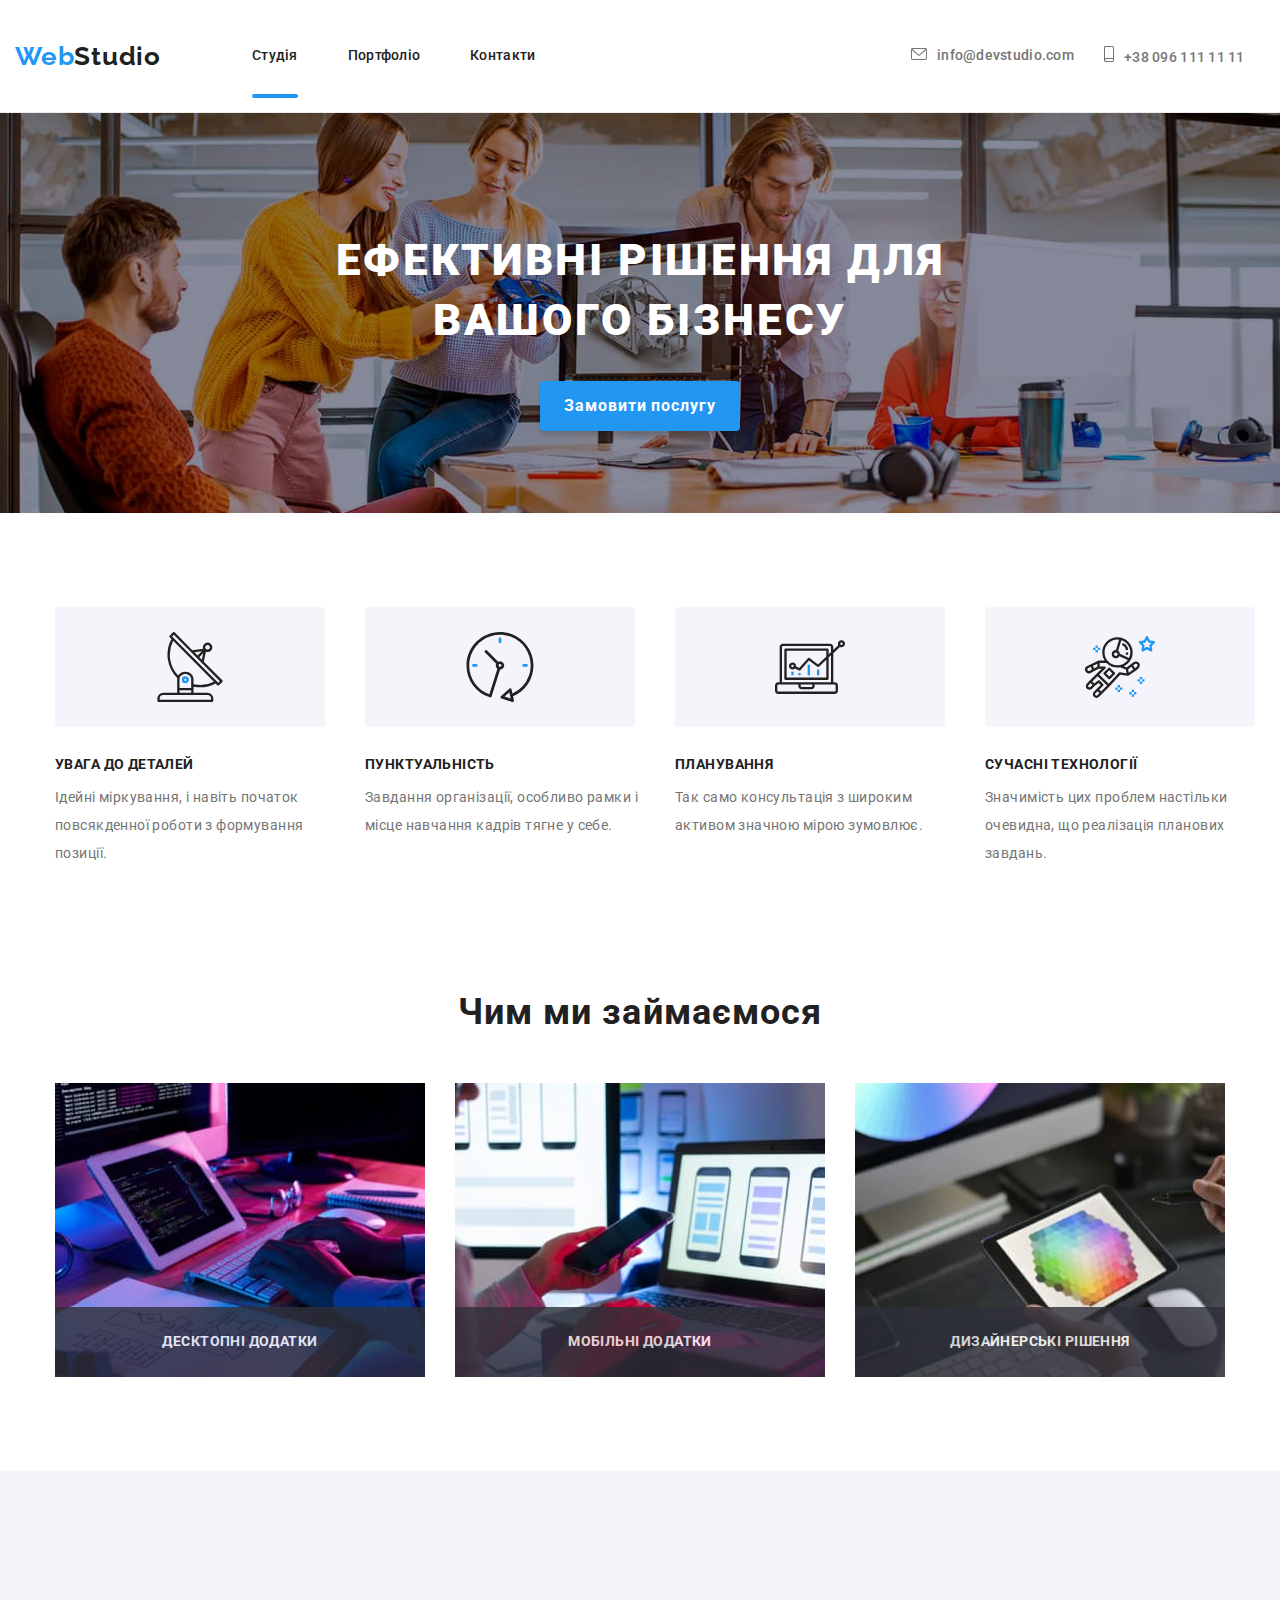
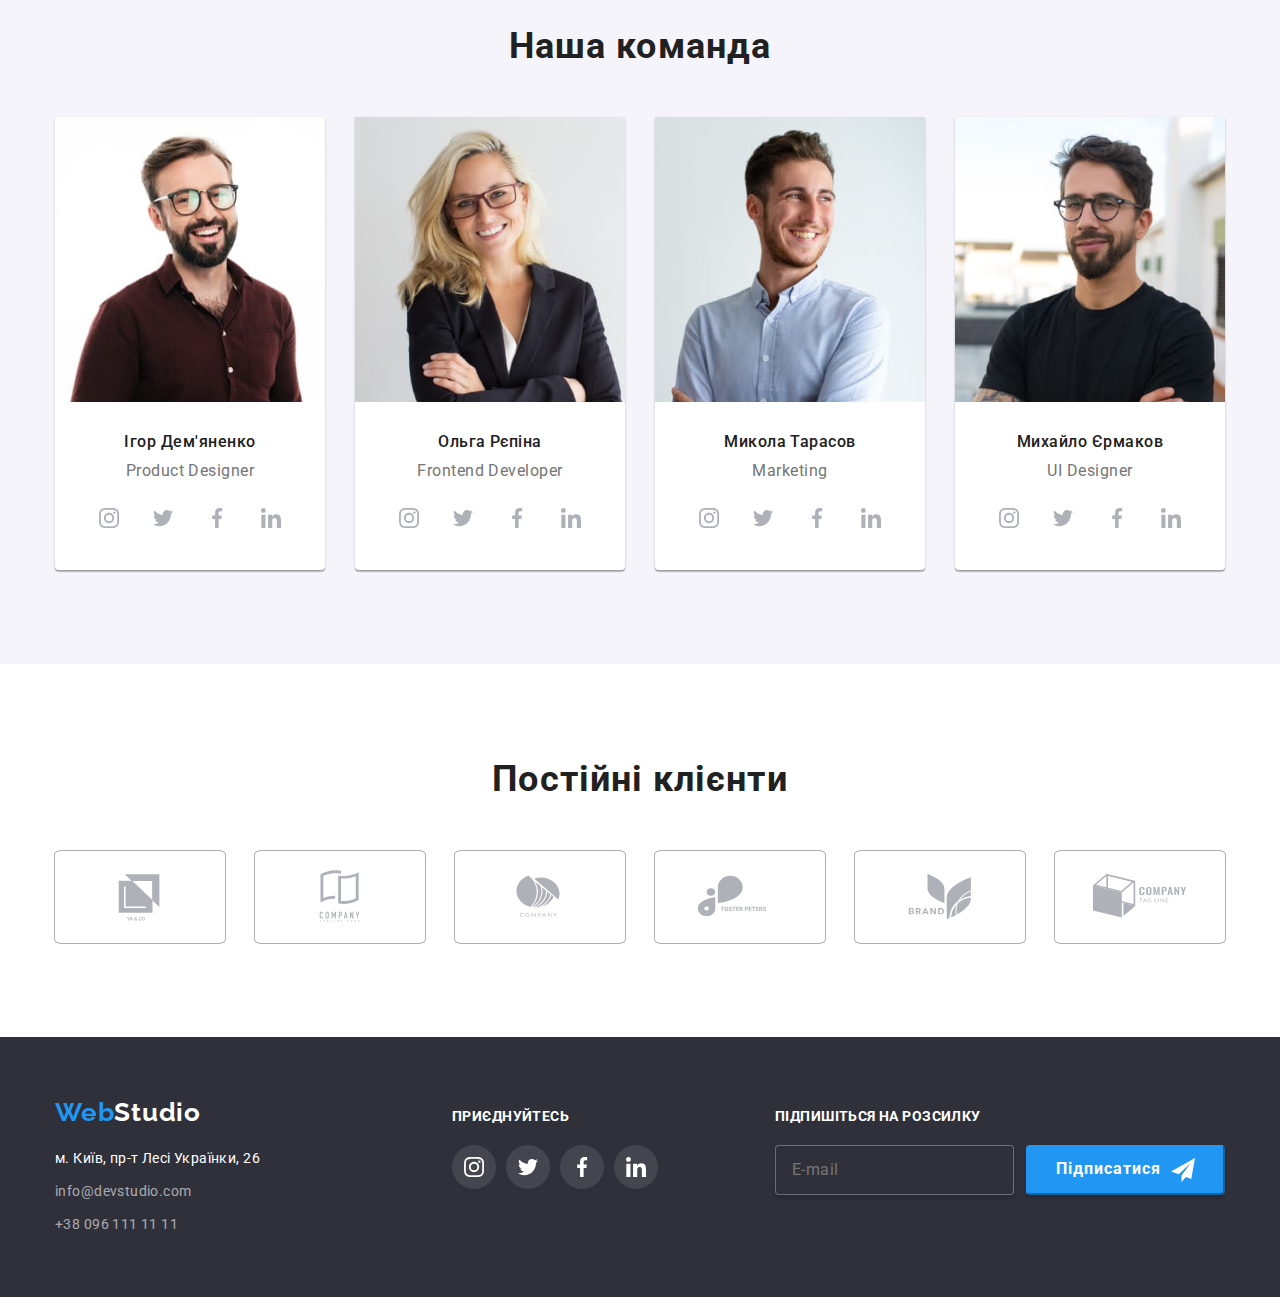
==== commit e2c74e2a: "1" ====
--- a/index.html
+++ b/index.html
@@ -143,14 +143,14 @@
           <ul class="staff__list">
             <li class="card-staff">
               <picture>
-                <source srcset="./images/phone-person1.jpg/450/460 1x, ./images/phone-person1.jpg/900/920 2x" 
-                src="./images/person1.jpg/450/460" media="(max-width:480px)"/>
-                <source srcset="./images/tablet-person1.jpg/354/374 1x, ./images/tablet-person1.jpg/708/748 2x" 
-                src="./images/person1.jpg/354/374" media="(min-width:768px)"/>
-                <source srcset="./images/dt-person1.jpg/270/260 1x, ./images/dt-person1.jpg/540/520 2x" 
-                src="./images/person1.jpg/270/260" media="(min-width:1200px)"/>
-                <img  srcset="./images/phone-person1.jpg/450/460 1x, ./images/phone-person1.jpg/900/920 2x" 
-                src="./images/phone-person1.jpg/450/460" alt="фото співробітника" width="450" class="card-staff__photo"/>
+                <source srcset="./images/phone-person1.jpg 1x, ./images/phone-person1.jpg 2x" 
+                src="./images/phone-person1.jpg" media="(max-width:480px)"/>
+                <source srcset="./images/tablet-person1.jpg 1x, ./images/tablet-person1.jpg 2x" 
+                src="./images/tablet-person1.jpg" media="(min-width:768px)"/>
+                <source srcset="./images/dt-person1.jpg 1x, ./images/dt-person1.jpg 2x" 
+                src="./images/dt-person1.jpg" media="(min-width:1200px)"/>
+                <img  srcset="./images/phone-person1.jpg 1x, ./images/phone-person1.jpg 2x" 
+                src="./images/phone-person1.jpg" alt="фото співробітника" width="450" class="card-staff__photo"/>
               </picture>
               <div class="card-staff__text">
                 <h3 class="card-staff__name">Ігор Дем'яненко</h3>
@@ -189,10 +189,14 @@
             </li>
             <li class="card-staff">
               <picture>
-                <source srcset="./images/person2.jpg 1x, ./images/person2.jpg 2x" media="(max-width:480px)"/>
-                <source srcset="./images/person2.jpg 1x, ./images/person2.jpg 2x" media="(min-width:768px)"/>
-                <source srcset="./images/person2.jpg 1x, ./images/person2.jpg 2x" media="(min-width:1200px)"/>
-                <img  src="./images/person2.jpg" alt="фото співробітника" width="450" class="card-staff__photo"/>
+                <source srcset="./images/phone-person2.jpg 1x, ./images/phone-person2.jpg 2x" 
+                src="./images/phone-person2.jpg" media="(max-width:480px)"/>
+                <source srcset="./images/tablet-person2.jpg 1x, ./images/tablet-person2.jpg 2x" 
+                src="./images/tablet-person2.jpg" media="(min-width:768px)"/>
+                <source srcset="./images/dt-person2.jpg 1x, ./images/dt-person2.jpg 2x" 
+                src="./images/dt-person2.jpg" media="(min-width:1200px)"/>
+                <img  srcset="./images/phone-person2.jpg 1x, ./images/phone-person2.jpg 2x" 
+                src="./images/phone-person2.jpg" alt="фото співробітника" width="450" class="card-staff__photo"/>
               </picture>
               <div class="card-staff__text">
                 <h3 class="card-staff__name">Ольга Рєпіна</h3>
@@ -231,10 +235,14 @@
             </li>
             <li class="card-staff">
               <picture>
-                <source srcset="./images/person3.jpg 1x, ./images/person3.jpg 2x" media="(max-width:480px)"/>
-                <source srcset="./images/person3.jpg 1x, ./images/person3.jpg 2x" media="(min-width:768px)"/>
-                <source srcset="./images/person3.jpg 1x, ./images/person3.jpg 2x" media="(min-width:1200px)"/>
-                <img  src="./images/person3.jpg" alt="фото співробітника" width="450" class="card-staff__photo"/>
+                <source srcset="./images/phone-person3.jpg 1x, ./images/phone-person3.jpg 2x" 
+                src="./images/phone-person3.jpg" media="(max-width:480px)"/>
+                <source srcset="./images/tablet-person3.jpg 1x, ./images/tablet-person3.jpg 2x" 
+                src="./images/tablet-person3.jpg" media="(min-width:768px)"/>
+                <source srcset="./images/dt-person3.jpg 1x, ./images/dt-person3.jpg 2x" 
+                src="./images/dt-person3.jpg" media="(min-width:1200px)"/>
+                <img  srcset="./images/phone-person3.jpg 1x, ./images/phone-person3.jpg 2x" 
+                src="./images/phone-person3.jpg" alt="фото співробітника" width="450" class="card-staff__photo"/>
               </picture>
               <div class="card-staff__text">
                 <h3 class="card-staff__name">Микола Тарасов</h3>
@@ -273,10 +281,14 @@
             </li>
             <li class="card-staff">
               <picture>
-                <source srcset="./images/person4.jpg 1x, ./images/person4.jpg 2x" media="(max-width:480px)"/>
-                <source srcset="./images/person4.jpg 1x, ./images/person4.jpg 2x" media="(min-width:768px)"/>
-                <source srcset="./images/person4.jpg 1x, ./images/person4.jpg 2x" media="(min-width:1200px)"/>
-                <img  src="./images/person4.jpg" alt="фото співробітника" width="450" class="card-staff__photo"/>
+                <source srcset="./images/phone-person4.jpg 1x, ./images/phone-person4.jpg 2x" 
+                src="./images/phone-person4.jpg" media="(max-width:480px)"/>
+                <source srcset="./images/tablet-person4.jpg 1x, ./images/tablet-person4.jpg 2x" 
+                src="./images/tablet-person4.jpg" media="(min-width:768px)"/>
+                <source srcset="./images/dt-person4.jpg 1x, ./images/dt-person4.jpg 2x" 
+                src="./images/dt-person4.jpg" media="(min-width:1200px)"/>
+                <img  srcset="./images/phone-person4.jpg 1x, ./images/phone-person4.jpg 2x" 
+                src="./images/phone-person4.jpg" alt="фото співробітника" width="450" class="card-staff__photo"/>
               </picture>
               <div class="card-staff__text">
                 <h3 class="card-staff__name">Михайло Єрмаков</h3>
--- a/css/main.min.css
+++ b/css/main.min.css
@@ -1 +1 @@
-*,*::before,*::after{-webkit-box-sizing:border-box;box-sizing:border-box}:root{--primary-text-color: #212121;--background-color: #F5F5F5;--aditional-color: #ffffff;--accent-text-color: #757575;--button-active-color: #2196F3;--transition-timing-function: 250ms cubic-bezier(0.4, 0, 0.2, 1);--bp-mobail: 480px;--bp-tablet: 768px;--bp-desktop: 1200px}body{font-family:“Roboto”,sans-serif;font-style:normal;font-weight:400;color:var(--primary-text-color)}h1,h2,h3,h4,p,ul{margin:0}.visually-hidden{position:absolute;white-space:nowrap;width:1px;height:1px;overflow:hidden;border:0;padding:0;clip:rect(0);-webkit-clip-path:inset(50%);clip-path:inset(50%);margin:-1px}.container{margin:0 auto;padding-left:15px;padding-right:15px}/*! modern-normalize v1.1.0 | MIT License | https://github.com/sindresorhus/modern-normalize */*,::before,::after{-webkit-box-sizing:border-box;box-sizing:border-box}html{line-height:1.15;-webkit-text-size-adjust:100%;-moz-tab-size:4;-o-tab-size:4;tab-size:4}body{margin:0;font-family:system-ui,-apple-system,"Segoe UI",Roboto,Helvetica,Arial,sans-serif,"Apple Color Emoji","Segoe UI Emoji"}hr{height:0;color:inherit}abbr[title]{-webkit-text-decoration:underline dotted;text-decoration:underline dotted}b,strong{font-weight:bolder}code,kbd,samp,pre{font-family:ui-monospace,SFMono-Regular,Consolas,"Liberation Mono",Menlo,monospace;font-size:1em}small{font-size:80%}sub,sup{font-size:75%;line-height:0;position:relative;vertical-align:baseline}sub{bottom:-0.25em}sup{top:-0.5em}table{text-indent:0;border-color:inherit}button,input,optgroup,select,textarea{font-family:inherit;font-size:100%;line-height:1.15;margin:0}button,select{text-transform:none}button,[type=button],[type=reset],[type=submit]{-webkit-appearance:button}::-moz-focus-inner{border-style:none;padding:0}:-moz-focusring{outline:1px dotted ButtonText}:-moz-ui-invalid{box-shadow:none}legend{padding:0}progress{vertical-align:baseline}::-webkit-inner-spin-button,::-webkit-outer-spin-button{height:auto}[type=search]{-webkit-appearance:textfield;outline-offset:-2px}::-webkit-search-decoration{-webkit-appearance:none}::-webkit-file-upload-button{-webkit-appearance:button;font:inherit}summary{display:list-item}.section-hero{width:100%;height:400px;background-color:#c4c4c4;margin-left:auto;margin-right:auto;background-image:-webkit-gradient(linear, left top, right top, from(rgba(47, 48, 58, 0.4)), to(rgba(47, 48, 58, 0.4))),url(../images/phone-bg.jpg);background-image:linear-gradient(to right, rgba(47, 48, 58, 0.4), rgba(47, 48, 58, 0.4)),url(../images/phone-bg.jpg);background-repeat:no-repeat;background-position:center;background-size:cover}@media(min-width: 768px){.section-hero{background-image:url(../images/tablet-bg.jpg);min-width:768px}}@media(min-width: 1200px){.section-hero{background-image:url(../images/dt-bg.jpg);min-width:1200px}}@media(min-device-pixel-ratio: 2),(-webkit-min-device-pixel-ratio: 2),(min-resolution: 192dpi),(min-resolution: 2dppx){.section-hero{background-image:url(../images/phone-bg@2x.jpg)}}@media(min-device-pixel-ratio: 2)and (min-width: 768px),(-webkit-min-device-pixel-ratio: 2)and (min-width: 768px),(min-resolution: 192dpi)and (min-width: 768px),(min-resolution: 2dppx)and (min-width: 768px){.section-hero{background-image:url(../images/tablet-bg@2x.jpg)}}@media(min-device-pixel-ratio: 2)and (min-width: 1200px),(-webkit-min-device-pixel-ratio: 2)and (min-width: 1200px),(min-resolution: 192dpi)and (min-width: 1200px),(min-resolution: 2dppx)and (min-width: 1200px){.section-hero{background-image:url(../images/dt-bg@2x.jpg)}}.container-hero{display:-webkit-box;display:-ms-flexbox;display:flex;-webkit-box-orient:vertical;-webkit-box-direction:normal;-ms-flex-direction:column;flex-direction:column;width:480px;height:400px;padding:118px 60px;margin:0 auto;-webkit-box-align:center;-ms-flex-align:center;align-items:center}@media(min-width: 768px){.container-hero{width:768px}}@media(min-width: 1200px){.container-hero{width:1200px;height:600px}}.section-hero__title{display:block;width:360px;height:84px;text-align:center;margin:0 auto 30px auto;font-family:Roboto;font-weight:900;font-size:26px;line-height:1.62;letter-spacing:.06em;text-transform:uppercase;color:var(--aditional-color)}@media(min-width: 1200px){.section-hero__title{width:696px;height:120px;font-size:44px;line-height:1.36}}.main-button{min-width:200px;height:50px;padding:10px 24px;font-family:Roboto;font-style:normal;font-weight:700;font-size:16px;line-height:1.88;letter-spacing:.06em;color:var(--aditional-color);background:#2196f3;-webkit-box-shadow:0px 4px 4px rgba(0,0,0,.15);box-shadow:0px 4px 4px rgba(0,0,0,.15);border:0;border-radius:4px;cursor:pointer;-webkit-transition:background-color var(--transition-timing-function),color var(--transition-timing-function),-webkit-box-shadow var(--transition-timing-function);transition:background-color var(--transition-timing-function),color var(--transition-timing-function),-webkit-box-shadow var(--transition-timing-function);transition:background-color var(--transition-timing-function),color var(--transition-timing-function),box-shadow var(--transition-timing-function);transition:background-color var(--transition-timing-function),color var(--transition-timing-function),box-shadow var(--transition-timing-function),-webkit-box-shadow var(--transition-timing-function)}@media(--bp-desktop){.main-button{min-width:216px;padding:10px 32px}}.hero-button{margin:0 auto}.hero-button:hover,.hero-button:active,.hero-button:focus{background:#188ce8;-webkit-box-shadow:0px 4px 4px rgba(0,0,0,.15);box-shadow:0px 4px 4px rgba(0,0,0,.15);color:var(--aditional-color)}@media(max-width: 480px){.page-header{width:480px;width:100%;padding-top:16px;padding-bottom:16px;margin:0 auto;width:100%;border-bottom:1px solid #ececec}}@media(max-width: 480px)and (min-width: 768px){.page-header{width:768px}}@media(max-width: 480px)and (min-width: 1200px){.page-header{width:1200px}}.main-nav{display:-webkit-box;display:-ms-flexbox;display:flex;-webkit-box-pack:justify;-ms-flex-pack:justify;justify-content:space-between;-webkit-box-align:center;-ms-flex-align:center;align-items:center}.logo{display:-webkit-box;display:-ms-flexbox;display:flex;width:134px;font-family:Raleway;font-style:normal;font-weight:700;font-size:24px;line-height:1.17;letter-spacing:.03em;color:var(--button-active-color);text-decoration:none}@media(min-width: 1200px){.logo{width:145px;font-size:26px;line-height:1.19}}@media(min-width: 768px){.page-header__logo{margin-right:87px}}@media(min-width: 1200px){.page-header__logo{margin-right:92px;margin-top:25px}}.logo__text{color:var(--primary-text-color)}.page-header__burger-button{padding:0;width:40px;height:40px;display:-webkit-box;display:-ms-flexbox;display:flex;-webkit-box-pack:center;-ms-flex-pack:center;justify-content:center;-webkit-box-align:center;-ms-flex-align:center;align-items:center;background-color:var(--aditional-color);border:0}@media(min-width: 768px){.page-header__burger-button{display:none}}.site-nav{display:none}@media(min-width: 768px){.site-nav{display:-webkit-box;display:-ms-flexbox;display:flex;-webkit-box-align:center;-ms-flex-align:center;align-items:center;width:283px;padding-left:0;margin-left:0;margin-right:auto;list-style:none}}@media(min-width: 768px){.site-nav__item{display:-webkit-box;display:-ms-flexbox;display:flex;display:block;position:relative}.site-nav__item:not(:last-child){margin-right:50px}}.site-nav__link{display:none}@media(min-width: 768px){.site-nav__link{display:-webkit-box;display:-ms-flexbox;display:flex;font-family:Roboto;font-weight:500;font-size:14px;line-height:1.14;letter-spacing:.02em;color:var(--primary-text-color);text-decoration:none;padding-top:32px;padding-bottom:32px;-webkit-transition:color var(--transition-timing-function);transition:color var(--transition-timing-function)}.site-nav__link:hover,.site-nav__link:focus,.site-nav__link:active{color:var(--button-active-color)}}@media(min-width: 768px){.site-nav__link--current::after{display:block;content:"";width:100%;height:4px;position:absolute;left:0;bottom:-2px;background-color:var(--button-active-color);border-radius:2px}}.site-auth{display:none}@media(min-width: 768px){.site-auth{display:-webkit-box;display:-ms-flexbox;display:flex;-webkit-box-orient:vertical;-webkit-box-direction:normal;-ms-flex-direction:column;flex-direction:column;gap:10px;padding-top:21px;padding-bottom:21px}}@media(min-width: 1200px){.site-auth{-webkit-box-orient:horizontal;-webkit-box-direction:normal;-ms-flex-direction:row;flex-direction:row;gap:30px}}.site-auth__link{color:var(--accent-text-color);font-family:Roboto;font-size:12px;line-height:1.17;font-weight:500;letter-spacing:.02em;text-decoration:none;-webkit-transition:color var(--transition-timing-function);transition:color var(--transition-timing-function)}.site-auth__link:hover,.site-auth__link:focus{color:var(--button-active-color)}@media(min-width: 1200px){.site-auth__link{font-size:14px;line-height:1.14}}.site-auth__icon{fill:currentColor;margin-right:8px}@media(min-width: 1200px){.site-auth__icon{margin-right:10px}}.site-auth__item{list-style:none}@media(min-width: 1200px){.site-auth__item{min-width:161px}}.backdrop{position:fixed;top:0;left:0;z-index:1;width:100%;height:100%;background-color:rgba(0,0,0,.2);-webkit-transition:opacity var(--transition-timing-function),visibility var(--transition-timing-function);transition:opacity var(--transition-timing-function),visibility var(--transition-timing-function)}.is-hidden{visibility:hidden;opacity:0;pointer-events:none}.backdrop .is-hidden .modal{-webkit-transform:translate(-50%, -50%);transform:translate(-50%, -50%)}.modal{position:absolute;top:50%;left:50%;-webkit-transform:translate(-50%, -50%);transform:translate(-50%, -50%);width:528px;max-height:581px;height:100%;padding:40px;border-radius:4px;-webkit-box-shadow:0px 1px 3px rgba(0,0,0,.12),0px 1px 1px rgba(0,0,0,.14),0px 2px 1px rgba(0,0,0,.2);box-shadow:0px 1px 3px rgba(0,0,0,.12),0px 1px 1px rgba(0,0,0,.14),0px 2px 1px rgba(0,0,0,.2);background-color:var(--aditional-color);-webkit-transition:-webkit-transform var(--transition-timing-function),-webkit-box-shadow var(--transition-timing-function);transition:-webkit-transform var(--transition-timing-function),-webkit-box-shadow var(--transition-timing-function);transition:transform var(--transition-timing-function),box-shadow var(--transition-timing-function);transition:transform var(--transition-timing-function),box-shadow var(--transition-timing-function),-webkit-transform var(--transition-timing-function),-webkit-box-shadow var(--transition-timing-function)}.button-close{position:absolute;display:-webkit-box;display:-ms-flexbox;display:flex;-webkit-box-pack:center;-ms-flex-pack:center;justify-content:center;-webkit-box-align:center;-ms-flex-align:center;align-items:center;right:8px;top:8px;width:30px;height:30px;padding:0;background:none;border:1px solid rgba(0,0,0,.1);border-radius:50%;color:#000;cursor:pointer;-webkit-transition:color var(--transition-timing-function);transition:color var(--transition-timing-function)}.button-close:focus,.button-close:hover{color:var(--button-active-color)}.x-icon{fill:currentColor}.order-form{position:relative}.order-form__title{font-family:Roboto;margin-bottom:12px;font-style:normal;font-weight:700;font-size:20px;line-height:1.15;text-align:center;letter-spacing:.03em;color:var(--primary-text-color)}.order-form__inputs{position:relative}.order-form__inputs:focus-within{fill:var(--button-active-color)}.order-form__label{display:block;margin-bottom:4px;font-family:Roboto;font-size:12px;line-height:1.17;letter-spacing:.01em;color:var(--accent-text-color)}.order-form__input{width:100%;height:40px;padding:11px 12px 11px 35px;margin-bottom:10px;border:1px solid rgba(33,33,33,.2);border-radius:4px;outline:none;-webkit-transition:border-color var(--transition-timing-function),color var(--transition-timing-function);transition:border-color var(--transition-timing-function),color var(--transition-timing-function)}.order-form__input:focus,.order-form__input:active{border-color:var(--button-active-color);color:var(--button-active-color);cursor:pointer}.order-form__icon{position:absolute;top:40%;left:12px;-webkit-transform:translateY(-50%);transform:translateY(-50%)}.order-form__textarea{width:448px;height:120px;padding:12px 16px;margin-bottom:20px;font-family:Roboto;font-weight:400;font-size:12px;line-height:1.17;letter-spacing:.01em;color:rgba(117,117,117,.5);border:1px solid rgba(33,33,33,.2);border-radius:4px;outline:none;resize:none;-webkit-transition:border-color var(--transition-timing-function);transition:border-color var(--transition-timing-function)}.order-form__textarea:active,.order-form__textarea:focus{border-color:var(--button-active-color);cursor:pointer}.checkbox{position:relative}.checkbox__input{appearance:none;-webkit-appearance:none;-moz-appearance:none}.checkbox__input:checked+.checkbox__icon--checked{background-color:var(--button-active-color);border:0;cursor:pointer}.checkbox__label{display:block;padding-left:28px;font-family:Roboto;font-weight:400;font-size:14px;line-height:1.71;letter-spacing:.03em;color:var(--accent-text-color);margin-bottom:30px}.checkbox__icon--checked{position:absolute;fill:var(--aditional-color);border:none;left:5px;top:3px;border:2px solid var(--primary-text-color);border-radius:2px;-webkit-transition:background-color var(--transition-timing-function);transition:background-color var(--transition-timing-function)}.checkbox__text{color:var(--button-active-color)}.order-form__button{display:-webkit-box;display:-ms-flexbox;display:flex;-webkit-box-pack:center;-ms-flex-pack:center;justify-content:center;-webkit-box-align:center;-ms-flex-align:center;align-items:center;padding:10px 52px;margin:0 auto;margin-bottom:40px;width:200px;height:50px;font-family:Roboto;font-weight:700;font-size:16px;line-height:1.88;letter-spacing:.06em;color:var(--aditional-color);background-color:var(--button-active-color);border-radius:4px;border-color:var(--button-active-color);-webkit-transition:background-color var(--transition-timing-function),-webkit-box-shadow var(--transition-timing-function);transition:background-color var(--transition-timing-function),-webkit-box-shadow var(--transition-timing-function);transition:background-color var(--transition-timing-function),box-shadow var(--transition-timing-function);transition:background-color var(--transition-timing-function),box-shadow var(--transition-timing-function),-webkit-box-shadow var(--transition-timing-function)}.order-form__button:focus,.order-form__button:hover,.order-form__button:active{background-color:#188ce8;-webkit-box-shadow:0px 4px 4px rgba(0,0,0,.15);box-shadow:0px 4px 4px rgba(0,0,0,.15)}.logo{display:-webkit-box;display:-ms-flexbox;display:flex;width:134px;font-family:Raleway;font-style:normal;font-weight:700;font-size:24px;line-height:1.17;letter-spacing:.03em;color:var(--button-active-color);text-decoration:none}@media(min-width: 1200px){.logo{width:145px;font-size:26px;line-height:1.19}}.mobile-menu{position:fixed;top:0;left:0;-webkit-transform:translateX(100%);transform:translateX(100%);width:100%;height:100%;background-color:var(--aditional-color);padding:48px 40px;z-index:1;-webkit-transition:-webkit-transform var(--transition-timing-function);transition:-webkit-transform var(--transition-timing-function);transition:transform var(--transition-timing-function);transition:transform var(--transition-timing-function), -webkit-transform var(--transition-timing-function)}.mobile-menu.is-open{-webkit-transform:translateX(0);transform:translateX(0)}.mobile-menu__close-button{position:absolute;top:10px;right:15px;border:0;background-color:var(--aditional-color);fill:var(--primary-text-color)}.mobile-menu__close-button:hover,.mobile-menu__close-button:focus{fill:var(--button-active-color)}.mobile-nav{display:-webkit-box;display:-ms-flexbox;display:flex;list-style:none;gap:32px;-webkit-box-orient:vertical;-webkit-box-direction:normal;-ms-flex-direction:column;flex-direction:column;-ms-flex-item-align:start;align-self:flex-start}.mobile-nav__link{display:block;font-family:"Roboto";font-style:normal;font-weight:500;font-size:40px;line-height:1.18;letter-spacing:.02em;text-decoration:none;color:var(--primary-text-color)}.mobile-nav__link:focus,.mobile-nav__link:hover{color:var(--button-active-color)}.mobile-auth{list-style:none}.mobile-auth__link{display:block;margin-top:302px;margin-bottom:32px;font-family:"Roboto";font-style:normal;font-weight:500;font-size:34px;line-height:1.18;letter-spacing:.02em;color:var(--button-active-color);text-decoration:none}.mobile-auth__email{display:block;margin-bottom:64px;font-size:24px;line-height:1.17;letter-spacing:.02em;color:var(--accent-text-color)}.mobile-net{list-style:none;display:-webkit-box;display:-ms-flexbox;display:flex;gap:20px;margin-top:64px;-ms-flex-item-align:end;align-self:flex-end}.mobile-net__link{display:block;position:relative;font-family:"Roboto";font-style:normal;font-weight:500;font-size:18px;line-height:1.22;letter-spacing:.02em;color:#2196f3;text-decoration:none}.mobile-net__link::before{content:"";position:absolute;left:-20px;top:10px;width:22px;height:0;border:1px solid rgba(33,33,33,.2);-webkit-transform:rotate(90deg);transform:rotate(90deg)}.section-features{min-width:480px;width:100%;padding-top:60px;padding-bottom:60px}@media(min-width: 1200px){.section-features{padding-top:94px;padding-bottom:94px}}.features{display:-webkit-box;display:-ms-flexbox;display:flex;-ms-flex-wrap:wrap;flex-wrap:wrap;gap:30px}@media(min-width: 768px){.features{-ms-flex-preferred-size:calc((100% - 30px)/2);flex-basis:calc((100% - 30px)/2)}}@media(min-width: 1200px){.features{-webkit-box-orient:horizontal;-webkit-box-direction:normal;-ms-flex-direction:row;flex-direction:row;-ms-flex-wrap:nowrap;flex-wrap:nowrap}}.features__list{display:-webkit-box;display:-ms-flexbox;display:flex;-webkit-box-orient:vertical;-webkit-box-direction:normal;-ms-flex-direction:column;flex-direction:column;width:450px;list-style:none}.features__list:not(:last-child){margin-bottom:30px}@media(min-width: 768px){.features__list{width:354px;-ms-flex-preferred-size:calc((100% - 30px)/2);flex-basis:calc((100% - 30px)/2)}}@media(min-width: 1200px){.features__list{width:270px}}.features__item{display:-webkit-box;display:-ms-flexbox;display:flex;width:450px;height:120px;background-color:#f5f4fa;-webkit-box-pack:center;-ms-flex-pack:center;justify-content:center;-webkit-box-align:center;-ms-flex-align:center;align-items:center;border-radius:4px}@media(min-width: 768px){.features__item{width:354px;height:120px}}@media(min-width: 1200px){.features__item{width:270px;height:120px}}.features__icon{fill:currentColor;width:70px;height:70px}.features__subtitle{text-align:center;margin-bottom:10px;margin-top:30px;font-family:Roboto;font-weight:700;font-size:14px;line-height:1.14;letter-spacing:.03em;text-transform:uppercase}@media(min-width: 768px){.features__subtitle{text-align:start}}.features__text{font-family:Roboto;font-size:14px;line-height:2;letter-spacing:.03em;color:var(--accent-text-color)}.section-activities{display:none}@media(min-width: 1200px){.section-activities{display:-webkit-box;display:-ms-flexbox;display:flex;padding-bottom:94px;width:100%;width:auto}}.activities{display:-webkit-box;display:-ms-flexbox;display:flex;padding:0}.activities__title{display:block;display:-webkit-box;display:-ms-flexbox;display:flex;-webkit-box-pack:center;-ms-flex-pack:center;justify-content:center;min-width:366px;font-family:Roboto;font-weight:700;font-size:36px;line-height:1.17;letter-spacing:.03em;color:var(--primary-text-color);margin-bottom:50px}.activities__item{display:-webkit-box;display:-ms-flexbox;display:flex;position:relative;min-width:370px;list-style:none}.activities__item:not(:last-child){margin-right:30px}.activities__thumb{position:absolute;display:-webkit-box;display:-ms-flexbox;display:flex;-webkit-box-pack:center;-ms-flex-pack:center;justify-content:center;-webkit-box-align:center;-ms-flex-align:center;align-items:center;width:100%;height:70px;bottom:0;background-color:#2f303a;opacity:.8}.activities__subtitle{font-family:Roboto;font-weight:700;font-size:14px;line-height:1.14;text-align:center;letter-spacing:.03em;text-transform:uppercase;color:var(--aditional-color)}.activities__photo{display:block;max-width:100%;height:auto;margin:0}.section-staff{min-width:480px;width:100%;padding-top:60px;padding-bottom:60px;background-color:#f5f4fa}@media(min-width: 1200px){.section-staff{padding-top:94px;padding-bottom:94px}}.staff__title{display:block;display:-webkit-box;display:-ms-flexbox;display:flex;-webkit-box-pack:center;-ms-flex-pack:center;justify-content:center;font-family:Roboto;font-weight:700;font-size:33px;line-height:1.18;letter-spacing:.03em;color:var(--primary-text-color);margin-bottom:30px;margin-top:60px}@media(min-width: 1200px){.staff__title{margin-bottom:50px;font-size:36px;line-height:1.17}}.staff__list{display:-webkit-box;display:-ms-flexbox;display:flex;-ms-flex-wrap:wrap;flex-wrap:wrap;gap:30px;list-style:none}@media(min-width: 768px){.staff__list{-ms-flex-preferred-size:calc((100% - 30px)/2);flex-basis:calc((100% - 30px)/2)}}@media(min-width: 1200px){.staff__list{-webkit-box-orient:horizontal;-webkit-box-direction:normal;-ms-flex-direction:row;flex-direction:row;-ms-flex-wrap:nowrap;flex-wrap:nowrap}}.card-staff{display:-webkit-box;display:-ms-flexbox;display:flex;-webkit-box-pack:center;-ms-flex-pack:center;justify-content:center;-ms-flex-wrap:wrap;flex-wrap:wrap;width:450px;background:var(--aditional-color);-webkit-box-shadow:0px 1px 3px rgba(0,0,0,.12),0px 1px 1px rgba(0,0,0,.14),0px 2px 1px rgba(0,0,0,.2);box-shadow:0px 1px 3px rgba(0,0,0,.12),0px 1px 1px rgba(0,0,0,.14),0px 2px 1px rgba(0,0,0,.2);border-radius:0px 0px 4px 4px}@media(min-width: 768px){.card-staff{width:354px}}@media(min-width: 1200px){.card-staff{width:270px}}.card-staff__photo{display:block;width:100%}.card-staff__text{padding-top:30px}.card-staff__name{font-family:Roboto;font-weight:500;font-size:16px;line-height:1.19;text-align:center;letter-spacing:.03em;color:var(--primary-text-color);margin-bottom:10px}.card-staff__position{font-family:Roboto;font-weight:400;font-size:16px;line-height:1.19;text-align:center;letter-spacing:.03em;color:var(--accent-text-color)}.card-net{display:-webkit-box;display:-ms-flexbox;display:flex;gap:10px;-webkit-box-pack:center;-ms-flex-pack:center;justify-content:center;list-style:none;-webkit-box-orient:horizontal;-webkit-box-direction:normal;-ms-flex-direction:row;flex-direction:row;padding:16px 122px 24px 122px}@media(min-width: 768px){.card-net{padding:16px 74px 24px 74px}}@media(min-width: 1200px){.card-net{padding:16px 32px 30px 32px}}.card-net__link{display:-webkit-box;display:-ms-flexbox;display:flex;-webkit-box-align:center;-ms-flex-align:center;align-items:center;-webkit-box-pack:center;-ms-flex-pack:center;justify-content:center;width:44px;height:44px;border-radius:50%;-webkit-transition:background-color var(--transition-timing-function),color var(--transition-timing-function),fill var(--transition-timing-function);transition:background-color var(--transition-timing-function),color var(--transition-timing-function),fill var(--transition-timing-function);background-color:var(--aditional-color);color:#afb1b8}.card-net__link:hover,.card-net__link:focus{background-color:var(--button-active-color);color:var(--aditional-color)}.card-net__link .card-net__icon{fill:currentColor}.section-clients{min-width:480px;width:100%;padding-top:60px;padding-bottom:60px}@media(min-width: 1200px){.section-clients{padding-top:94px;padding-bottom:94px}}.clients__title{display:block;display:-webkit-box;display:-ms-flexbox;display:flex;-webkit-box-pack:center;-ms-flex-pack:center;justify-content:center;font-family:Roboto;font-weight:700;font-size:28px;line-height:1.18;letter-spacing:.03em;color:var(--primary-text-color);margin-bottom:30px}@media(min-width: 1200px){.clients__title{font-size:36px;line-height:1.17;margin-bottom:50px}}.clients{display:-webkit-box;display:-ms-flexbox;display:flex}@media(max-width: 768px){.clients{-ms-flex-preferred-size:calc((100% - 30px)/2);flex-basis:calc((100% - 30px)/2)}}@media(min-width: 768px){.clients{-ms-flex-preferred-size:calc((100% - 60px)/3);flex-basis:calc((100% - 60px)/3)}}@media(min-width: 1200px){.clients{-webkit-box-orient:horizontal;-webkit-box-direction:normal;-ms-flex-direction:row;flex-direction:row;-ms-flex-wrap:nowrap;flex-wrap:nowrap}}.clients__list{display:-webkit-box;display:-ms-flexbox;display:flex;list-style:none;-ms-flex-wrap:wrap;flex-wrap:wrap;gap:30px;-webkit-box-pack:center;-ms-flex-pack:center;justify-content:center}.clients__item{width:210px}@media(min-width: 768px){.clients__item{width:226px}}@media(min-width: 1200px){.clients__item{width:170px}}.clients__link{display:block;display:-webkit-box;display:-ms-flexbox;display:flex;width:210px;height:92px;-webkit-box-pack:center;-ms-flex-pack:center;justify-content:center;-webkit-box-align:center;-ms-flex-align:center;align-items:center;outline:1px solid #afb1b8;border-radius:4%;background-color:var(--aditional-color);color:#afb1b8;-webkit-transition:color var(--transition-timing-function),outline var(--transition-timing-function),fill var(--transition-timing-function);transition:color var(--transition-timing-function),outline var(--transition-timing-function),fill var(--transition-timing-function)}@media(min-width: 768px){.clients__link{width:226px}}@media(min-width: 1200px){.clients__link{width:170px}}.clients__link:hover,.clients__link:focus{outline:1px solid var(--button-active-color);color:var(--button-active-color)}.clients__icon{fill:currentColor;display:-webkit-box;display:-ms-flexbox;display:flex;-webkit-box-align:center;-ms-flex-align:center;align-items:center;-webkit-box-pack:center;-ms-flex-pack:center;justify-content:center;width:106px;height:60px}.footer{min-width:480px;width:100%;background-color:#2f303a;display:-webkit-box;display:-ms-flexbox;display:flex;margin:0 auto}@media(min-width: 768px){.footer{max-width:768px}}@media(min-width: 1200px){.footer{max-width:1600px;-webkit-box-align:baseline;-ms-flex-align:baseline;align-items:baseline}}@media(min-width: 768px){.footer__list{-webkit-box-orient:horizontal;-webkit-box-direction:normal;-ms-flex-direction:row;flex-direction:row;-ms-flex-wrap:wrap;flex-wrap:wrap}}@media(min-width: 1200px){.footer__list{display:-webkit-box;display:-ms-flexbox;display:flex;-webkit-box-align:baseline;-ms-flex-align:baseline;align-items:baseline;-webkit-box-pack:justify;-ms-flex-pack:justify;justify-content:space-between}}.footer__links{display:-webkit-box;display:-ms-flexbox;display:flex;min-width:231px;-webkit-box-orient:vertical;-webkit-box-direction:normal;-ms-flex-direction:column;flex-direction:column;padding:60px 0}@media(min-width: 768px){.footer__links{width:232px;display:-webkit-inline-box;display:-ms-inline-flexbox;display:inline-flex}}.logo{display:-webkit-box;display:-ms-flexbox;display:flex;-ms-flex-item-align:center;align-self:center;width:145px;font-family:Raleway;font-style:normal;font-weight:700;font-size:24px;line-height:1.17;letter-spacing:.03em;color:var(--button-active-color);text-decoration:none}@media(min-width: 1200px){.logo{font-size:26px;line-height:1.19;-ms-flex-item-align:start;align-self:flex-start}}.logo__text--inverse{color:var(--aditional-color)}.contact{margin-top:20px}.contact__list{padding-left:0;list-style:none}.contact__item:not(:last-child){margin-bottom:9px}.contact__link{display:-webkit-box;display:-ms-flexbox;display:flex;-webkit-box-pack:center;-ms-flex-pack:center;justify-content:center;font-family:Roboto;font-size:14px;font-style:normal;line-height:1.71;letter-spacing:.03em;color:rgba(255,255,255,.6);text-decoration:none;-webkit-transition:color var(--transition-timing-function);transition:color var(--transition-timing-function)}.contact__link:focus,.contact__link:hover{color:var(--button-active-color)}.contact__link--white{color:var(--aditional-color)}@media(min-width: 1200px){.contact__link{display:block}}.join-links{display:-webkit-box;display:-ms-flexbox;display:flex;-webkit-box-orient:vertical;-webkit-box-direction:normal;-ms-flex-direction:column;flex-direction:column;gap:20px;padding-bottom:60px}@media(min-width: 768px){.join-links{width:206px;display:-webkit-inline-box;display:-ms-inline-flexbox;display:inline-flex;margin-left:165px}}@media(min-width: 1200px){.join-links{padding:72px 93px 100px 70px}}.join-links__subtitle{display:block;display:-webkit-box;display:-ms-flexbox;display:flex;margin:0 auto;font-family:Roboto;font-weight:700;font-size:14px;line-height:1.14;letter-spacing:.03em;text-transform:uppercase;color:var(--aditional-color)}@media(min-width: 1200px){.join-links__subtitle{margin-left:0}}.social-net{display:-webkit-box;display:-ms-flexbox;display:flex;gap:10px;-webkit-box-pack:center;-ms-flex-pack:center;justify-content:center;list-style:none;-webkit-box-orient:horizontal;-webkit-box-direction:normal;-ms-flex-direction:row;flex-direction:row;padding:0}.social-net__link{display:-webkit-box;display:-ms-flexbox;display:flex;-webkit-box-align:center;-ms-flex-align:center;align-items:center;-webkit-box-pack:center;-ms-flex-pack:center;justify-content:center;width:44px;height:44px;border-radius:50%;-webkit-transition:background-color var(--transition-timing-function),color var(--transition-timing-function),fill var(--transition-timing-function);transition:background-color var(--transition-timing-function),color var(--transition-timing-function),fill var(--transition-timing-function);background-color:rgba(255,255,255,.1);color:var(--aditional-color)}.social-net__link:hover,.social-net__link:focus{background-color:var(--button-active-color)}.social-net__link .social-net__icon{fill:currentColor}.signup{display:-webkit-box;display:-ms-flexbox;display:flex;-webkit-box-orient:vertical;-webkit-box-direction:normal;-ms-flex-direction:column;flex-direction:column;padding-bottom:60px}@media(min-width: 768px){.signup{width:450px;margin:0 auto}}@media(min-width: 1200px){.signup{padding:72px 0 94px 0}}.signup__title{margin-left:auto;margin-right:auto;margin-bottom:20px;font-family:Roboto;font-weight:700;font-size:14px;line-height:1.14;letter-spacing:.03em;text-transform:uppercase;color:var(--aditional-color)}@media(min-width: 1200px){.signup__title{margin-left:0;margin-right:0}}.signup__form{display:-webkit-box;display:-ms-flexbox;display:flex;-ms-flex-wrap:wrap;flex-wrap:wrap;-webkit-box-pack:center;-ms-flex-pack:center;justify-content:center}@media(min-width: 1200px){.signup__form{-ms-flex-wrap:nowrap;flex-wrap:nowrap}}.email__input{display:-webkit-box;display:-ms-flexbox;display:flex;margin-bottom:20px;padding:15px 16px;width:358px;height:50px;-webkit-box-pack:start;-ms-flex-pack:start;justify-content:flex-start;-webkit-box-align:center;-ms-flex-align:center;align-items:center;font-family:Roboto;font-weight:400;font-size:16px;line-height:1.25;letter-spacing:.03em;outline:none;color:rgba(255,255,255,.6);background-color:#2f303a;border:1px solid rgba(255,255,255,.3);border-radius:4px;-webkit-box-shadow:0px 4px 4px rgba(0,0,0,.15);box-shadow:0px 4px 4px rgba(0,0,0,.15);-webkit-transition:border-color var(--transition-timing-function);transition:border-color var(--transition-timing-function)}@media(min-width: 1200px){.email__input{margin-bottom:0;margin-right:12px;margin-left:0}}.email__input:active,.email__input:focus{border-color:var(--button-active-color)}.signup__button{display:block;display:-webkit-box;display:-ms-flexbox;display:flex;-webkit-box-pack:center;-ms-flex-pack:center;justify-content:center;-webkit-box-align:center;-ms-flex-align:center;align-items:center;font-family:Roboto;padding:10px 28px;width:200px;height:50px;background-color:var(--button-active-color);-webkit-box-shadow:0px 4px 4px rgba(0,0,0,.15);box-shadow:0px 4px 4px rgba(0,0,0,.15);border-radius:4px;border-color:var(--button-active-color);font-weight:700;font-size:16px;line-height:1.88;letter-spacing:.06em;color:var(--aditional-color);cursor:pointer;-webkit-transition:background-color var(--transition-timing-function),color var(--transition-timing-function);transition:background-color var(--transition-timing-function),color var(--transition-timing-function)}.signup__button:hover,.signup__button:focus,.signup__button:active{background:#188ce8;color:var(--aditional-color)}.send__icon{margin-left:10px}.section-portfolio{width:100%;padding:94px 0}.button__filter{padding:6px 22px;font-family:Roboto;font-weight:500;font-size:16px;line-height:1.63;letter-spacing:.03em;color:var(--primary-text-color);background-color:#f5f4fa;border-radius:4px;border-width:0;cursor:pointer;-webkit-transition:background-color var(--transition-timing-function),color var(--transition-timing-function),-webkit-box-shadow var(--transition-timing-function);transition:background-color var(--transition-timing-function),color var(--transition-timing-function),-webkit-box-shadow var(--transition-timing-function);transition:background-color var(--transition-timing-function),color var(--transition-timing-function),box-shadow var(--transition-timing-function);transition:background-color var(--transition-timing-function),color var(--transition-timing-function),box-shadow var(--transition-timing-function),-webkit-box-shadow var(--transition-timing-function)}.button__filter:hover,.button__filter:focus,.button__filter:active{color:var(--aditional-color);background-color:var(--button-active-color);-webkit-box-shadow:0px 3px 1px rgba(0,0,0,.1),0px 1px 2px rgba(0,0,0,.08),0px 2px 2px rgba(0,0,0,.12);box-shadow:0px 3px 1px rgba(0,0,0,.1),0px 1px 2px rgba(0,0,0,.08),0px 2px 2px rgba(0,0,0,.12)}.filters{display:-webkit-box;display:-ms-flexbox;display:flex;-webkit-box-pack:center;-ms-flex-pack:center;justify-content:center;padding:0;margin-bottom:50px}.filters__item{list-style:none;margin-right:8px}.filters__item:last-child{margin-right:0}.card__list{width:1170px;display:-webkit-box;display:-ms-flexbox;display:flex;-ms-flex-wrap:wrap;flex-wrap:wrap;gap:30px;padding-left:0;-webkit-box-align:center;-ms-flex-align:center;align-items:center;margin:0 auto;list-style:none}.card__item{-ms-flex-preferred-size:calc((100% - 60px)/3);flex-basis:calc((100% - 60px)/3);background-color:var(--aditional-color);-webkit-transition:-webkit-box-shadow var(--transition-timing-function);transition:-webkit-box-shadow var(--transition-timing-function);transition:box-shadow var(--transition-timing-function);transition:box-shadow var(--transition-timing-function), -webkit-box-shadow var(--transition-timing-function)}.card__item:hover{-webkit-box-shadow:0px 1px 1px rgba(0,0,0,.12),0px 4px 4px rgba(0,0,0,.06),1px 4px 6px rgba(0,0,0,.16);box-shadow:0px 1px 1px rgba(0,0,0,.12),0px 4px 4px rgba(0,0,0,.06),1px 4px 6px rgba(0,0,0,.16)}.card__image{display:-webkit-box;display:-ms-flexbox;display:flex}.card__overlay{position:absolute;top:0;left:0;background-color:rgba(33,150,243,.9);color:var(--aditional-color);width:100%;height:100%;-webkit-transform:translateY(100%);transform:translateY(100%);-webkit-transition:-webkit-transform var(--transition-timing-function);transition:-webkit-transform var(--transition-timing-function);transition:transform var(--transition-timing-function);transition:transform var(--transition-timing-function), -webkit-transform var(--transition-timing-function)}.card__text{display:block;font-family:Roboto;font-weight:400;font-size:18px;line-height:1.56;letter-spacing:.03em;color:var(--aditional-color);padding:63px 24px;margin:0}.card__image{position:relative;overflow:hidden;width:370px;height:294px;margin-left:auto;margin-right:auto}.card__link:hover .card__overlay{-webkit-transform:translateY(0);transform:translateY(0)}.card__sign{padding:20px 24px;border:1px solid #eee;border-top:0}.card__name{font-family:Roboto;font-style:normal;margin-bottom:4px;font-weight:700;font-size:18px;line-height:2;letter-spacing:.06em;color:var(--primary-text-color);text-decoration:none}.card__product{font-family:Roboto;font-style:normal;font-size:16px;line-height:1.88;letter-spacing:.03em;color:var(--accent-text-color)}.card__link{text-decoration:none}/*# sourceMappingURL=main.min.css.map */+*,*::before,*::after{-webkit-box-sizing:border-box;box-sizing:border-box}:root{--primary-text-color: #212121;--background-color: #F5F5F5;--aditional-color: #ffffff;--accent-text-color: #757575;--button-active-color: #2196F3;--transition-timing-function: 250ms cubic-bezier(0.4, 0, 0.2, 1);--bp-mobail: 480px;--bp-tablet: 768px;--bp-desktop: 1200px}body{font-family:“Roboto”,sans-serif;font-style:normal;font-weight:400;color:var(--primary-text-color)}h1,h2,h3,h4,p,ul{margin:0}.visually-hidden{position:absolute;white-space:nowrap;width:1px;height:1px;overflow:hidden;border:0;padding:0;clip:rect(0);-webkit-clip-path:inset(50%);clip-path:inset(50%);margin:-1px}.container{margin:0 auto;padding-left:15px;padding-right:15px}/*! modern-normalize v1.1.0 | MIT License | https://github.com/sindresorhus/modern-normalize */*,::before,::after{-webkit-box-sizing:border-box;box-sizing:border-box}html{line-height:1.15;-webkit-text-size-adjust:100%;-moz-tab-size:4;-o-tab-size:4;tab-size:4}body{margin:0;font-family:system-ui,-apple-system,"Segoe UI",Roboto,Helvetica,Arial,sans-serif,"Apple Color Emoji","Segoe UI Emoji"}hr{height:0;color:inherit}abbr[title]{-webkit-text-decoration:underline dotted;text-decoration:underline dotted}b,strong{font-weight:bolder}code,kbd,samp,pre{font-family:ui-monospace,SFMono-Regular,Consolas,"Liberation Mono",Menlo,monospace;font-size:1em}small{font-size:80%}sub,sup{font-size:75%;line-height:0;position:relative;vertical-align:baseline}sub{bottom:-0.25em}sup{top:-0.5em}table{text-indent:0;border-color:inherit}button,input,optgroup,select,textarea{font-family:inherit;font-size:100%;line-height:1.15;margin:0}button,select{text-transform:none}button,[type=button],[type=reset],[type=submit]{-webkit-appearance:button}::-moz-focus-inner{border-style:none;padding:0}:-moz-focusring{outline:1px dotted ButtonText}:-moz-ui-invalid{box-shadow:none}legend{padding:0}progress{vertical-align:baseline}::-webkit-inner-spin-button,::-webkit-outer-spin-button{height:auto}[type=search]{-webkit-appearance:textfield;outline-offset:-2px}::-webkit-search-decoration{-webkit-appearance:none}::-webkit-file-upload-button{-webkit-appearance:button;font:inherit}summary{display:list-item}.section-hero{min-width:480px;width:100%;height:400px;background-color:#c4c4c4;background-image:-webkit-gradient(linear, left top, right top, from(rgba(47, 48, 58, 0.4)), to(rgba(47, 48, 58, 0.4))),url(../images/phone-bg.jpg);background-image:linear-gradient(to right, rgba(47, 48, 58, 0.4), rgba(47, 48, 58, 0.4)),url(../images/phone-bg.jpg);background-repeat:no-repeat;background-position:center;background-size:cover}@media(min-width: 768px){.section-hero{background-image:url(../images/tablet-bg.jpg)}}@media(min-width: 1200px){.section-hero{background-image:url(../images/dt-bg.jpg)}}@media(min-device-pixel-ratio: 2),(-webkit-min-device-pixel-ratio: 2),(min-resolution: 192dpi),(min-resolution: 2dppx){.section-hero{background-image:url(../images/phone-bg@2x.jpg)}}@media(min-device-pixel-ratio: 2)and (min-width: 768px),(-webkit-min-device-pixel-ratio: 2)and (min-width: 768px),(min-resolution: 192dpi)and (min-width: 768px),(min-resolution: 2dppx)and (min-width: 768px){.section-hero{background-image:url(../images/tablet-bg@2x.jpg)}}@media(min-device-pixel-ratio: 2)and (min-width: 1200px),(-webkit-min-device-pixel-ratio: 2)and (min-width: 1200px),(min-resolution: 192dpi)and (min-width: 1200px),(min-resolution: 2dppx)and (min-width: 1200px){.section-hero{background-image:url(../images/dt-bg@2x.jpg)}}.container-hero{display:-webkit-box;display:-ms-flexbox;display:flex;-webkit-box-orient:vertical;-webkit-box-direction:normal;-ms-flex-direction:column;flex-direction:column;width:480px;height:400px;padding:118px 60px;margin:0 auto;-webkit-box-align:center;-ms-flex-align:center;align-items:center}@media(min-width: 768px){.container-hero{width:768px}}@media(min-width: 1200px){.container-hero{width:1200px;height:600px}}.section-hero__title{display:block;width:360px;height:84px;text-align:center;margin:0 auto 30px auto;font-family:Roboto;font-weight:900;font-size:26px;line-height:1.62;letter-spacing:.06em;text-transform:uppercase;color:var(--aditional-color)}@media(min-width: 1200px){.section-hero__title{width:696px;height:120px;font-size:44px;line-height:1.36}}.main-button{min-width:200px;height:50px;padding:10px 24px;font-family:Roboto;font-style:normal;font-weight:700;font-size:16px;line-height:1.88;letter-spacing:.06em;color:var(--aditional-color);background:#2196f3;-webkit-box-shadow:0px 4px 4px rgba(0,0,0,.15);box-shadow:0px 4px 4px rgba(0,0,0,.15);border:0;border-radius:4px;cursor:pointer;-webkit-transition:background-color var(--transition-timing-function),color var(--transition-timing-function),-webkit-box-shadow var(--transition-timing-function);transition:background-color var(--transition-timing-function),color var(--transition-timing-function),-webkit-box-shadow var(--transition-timing-function);transition:background-color var(--transition-timing-function),color var(--transition-timing-function),box-shadow var(--transition-timing-function);transition:background-color var(--transition-timing-function),color var(--transition-timing-function),box-shadow var(--transition-timing-function),-webkit-box-shadow var(--transition-timing-function)}@media(--bp-desktop){.main-button{min-width:216px;padding:10px 32px}}.hero-button{margin:0 auto}.hero-button:hover,.hero-button:active,.hero-button:focus{background:#188ce8;-webkit-box-shadow:0px 4px 4px rgba(0,0,0,.15);box-shadow:0px 4px 4px rgba(0,0,0,.15);color:var(--aditional-color)}.page-header{min-width:480px;width:100%;padding-top:16px;padding-bottom:16px;border-bottom:1px solid #ececec}.main-nav{display:-webkit-box;display:-ms-flexbox;display:flex;-webkit-box-pack:justify;-ms-flex-pack:justify;justify-content:space-between;-webkit-box-align:center;-ms-flex-align:center;align-items:center}.logo{display:-webkit-box;display:-ms-flexbox;display:flex;width:134px;font-family:Raleway;font-style:normal;font-weight:700;font-size:24px;line-height:1.17;letter-spacing:.03em;color:var(--button-active-color);text-decoration:none}@media(min-width: 1200px){.logo{width:145px;font-size:26px;line-height:1.19}}@media(min-width: 768px){.page-header__logo{margin-right:87px}}@media(min-width: 1200px){.page-header__logo{margin-right:92px;margin-top:25px}}.logo__text{color:var(--primary-text-color)}.page-header__burger-button{padding:0;width:40px;height:40px;display:-webkit-box;display:-ms-flexbox;display:flex;-webkit-box-pack:center;-ms-flex-pack:center;justify-content:center;-webkit-box-align:center;-ms-flex-align:center;align-items:center;background-color:var(--aditional-color);border:0}@media(min-width: 768px){.page-header__burger-button{display:none}}.site-nav{display:none}@media(min-width: 768px){.site-nav{display:-webkit-box;display:-ms-flexbox;display:flex;-webkit-box-align:center;-ms-flex-align:center;align-items:center;width:283px;padding-left:0;margin-left:0;margin-right:auto;list-style:none}}@media(min-width: 768px){.site-nav__item{display:-webkit-box;display:-ms-flexbox;display:flex;display:block;position:relative}.site-nav__item:not(:last-child){margin-right:50px}}.site-nav__link{display:none}@media(min-width: 768px){.site-nav__link{display:-webkit-box;display:-ms-flexbox;display:flex;font-family:Roboto;font-weight:500;font-size:14px;line-height:1.14;letter-spacing:.02em;color:var(--primary-text-color);text-decoration:none;padding-top:32px;padding-bottom:32px;-webkit-transition:color var(--transition-timing-function);transition:color var(--transition-timing-function)}.site-nav__link:hover,.site-nav__link:focus,.site-nav__link:active{color:var(--button-active-color)}}@media(min-width: 768px){.site-nav__link--current::after{display:block;content:"";width:100%;height:4px;position:absolute;left:0;bottom:-2px;background-color:var(--button-active-color);border-radius:2px}}.site-auth{display:none}@media(min-width: 768px){.site-auth{display:-webkit-box;display:-ms-flexbox;display:flex;-webkit-box-orient:vertical;-webkit-box-direction:normal;-ms-flex-direction:column;flex-direction:column;gap:10px;padding-top:21px;padding-bottom:21px}}@media(min-width: 1200px){.site-auth{-webkit-box-orient:horizontal;-webkit-box-direction:normal;-ms-flex-direction:row;flex-direction:row;gap:30px}}.site-auth__link{color:var(--accent-text-color);font-family:Roboto;font-size:12px;line-height:1.17;font-weight:500;letter-spacing:.02em;text-decoration:none;-webkit-transition:color var(--transition-timing-function);transition:color var(--transition-timing-function)}.site-auth__link:hover,.site-auth__link:focus{color:var(--button-active-color)}@media(min-width: 1200px){.site-auth__link{font-size:14px;line-height:1.14}}.site-auth__icon{fill:currentColor;margin-right:8px}@media(min-width: 1200px){.site-auth__icon{margin-right:10px}}.site-auth__item{list-style:none}@media(min-width: 1200px){.site-auth__item{min-width:161px}}.backdrop{position:fixed;top:0;left:0;z-index:1;width:100%;height:100%;background-color:rgba(0,0,0,.2);-webkit-transition:opacity var(--transition-timing-function),visibility var(--transition-timing-function);transition:opacity var(--transition-timing-function),visibility var(--transition-timing-function)}.is-hidden{visibility:hidden;opacity:0;pointer-events:none}.backdrop .is-hidden .modal{-webkit-transform:translate(-50%, -50%);transform:translate(-50%, -50%)}.modal{position:absolute;top:50%;left:50%;-webkit-transform:translate(-50%, -50%);transform:translate(-50%, -50%);width:528px;max-height:581px;height:100%;padding:40px;border-radius:4px;-webkit-box-shadow:0px 1px 3px rgba(0,0,0,.12),0px 1px 1px rgba(0,0,0,.14),0px 2px 1px rgba(0,0,0,.2);box-shadow:0px 1px 3px rgba(0,0,0,.12),0px 1px 1px rgba(0,0,0,.14),0px 2px 1px rgba(0,0,0,.2);background-color:var(--aditional-color);-webkit-transition:-webkit-transform var(--transition-timing-function),-webkit-box-shadow var(--transition-timing-function);transition:-webkit-transform var(--transition-timing-function),-webkit-box-shadow var(--transition-timing-function);transition:transform var(--transition-timing-function),box-shadow var(--transition-timing-function);transition:transform var(--transition-timing-function),box-shadow var(--transition-timing-function),-webkit-transform var(--transition-timing-function),-webkit-box-shadow var(--transition-timing-function)}.button-close{position:absolute;display:-webkit-box;display:-ms-flexbox;display:flex;-webkit-box-pack:center;-ms-flex-pack:center;justify-content:center;-webkit-box-align:center;-ms-flex-align:center;align-items:center;right:8px;top:8px;width:30px;height:30px;padding:0;background:none;border:1px solid rgba(0,0,0,.1);border-radius:50%;color:#000;cursor:pointer;-webkit-transition:color var(--transition-timing-function);transition:color var(--transition-timing-function)}.button-close:focus,.button-close:hover{color:var(--button-active-color)}.x-icon{fill:currentColor}.order-form{position:relative}.order-form__title{font-family:Roboto;margin-bottom:12px;font-style:normal;font-weight:700;font-size:20px;line-height:1.15;text-align:center;letter-spacing:.03em;color:var(--primary-text-color)}.order-form__inputs{position:relative}.order-form__inputs:focus-within{fill:var(--button-active-color)}.order-form__label{display:block;margin-bottom:4px;font-family:Roboto;font-size:12px;line-height:1.17;letter-spacing:.01em;color:var(--accent-text-color)}.order-form__input{width:100%;height:40px;padding:11px 12px 11px 35px;margin-bottom:10px;border:1px solid rgba(33,33,33,.2);border-radius:4px;outline:none;-webkit-transition:border-color var(--transition-timing-function),color var(--transition-timing-function);transition:border-color var(--transition-timing-function),color var(--transition-timing-function)}.order-form__input:focus,.order-form__input:active{border-color:var(--button-active-color);color:var(--button-active-color);cursor:pointer}.order-form__icon{position:absolute;top:40%;left:12px;-webkit-transform:translateY(-50%);transform:translateY(-50%)}.order-form__textarea{width:448px;height:120px;padding:12px 16px;margin-bottom:20px;font-family:Roboto;font-weight:400;font-size:12px;line-height:1.17;letter-spacing:.01em;color:rgba(117,117,117,.5);border:1px solid rgba(33,33,33,.2);border-radius:4px;outline:none;resize:none;-webkit-transition:border-color var(--transition-timing-function);transition:border-color var(--transition-timing-function)}.order-form__textarea:active,.order-form__textarea:focus{border-color:var(--button-active-color);cursor:pointer}.checkbox{position:relative}.checkbox__input{appearance:none;-webkit-appearance:none;-moz-appearance:none}.checkbox__input:checked+.checkbox__icon--checked{background-color:var(--button-active-color);border:0;cursor:pointer}.checkbox__label{display:block;padding-left:28px;font-family:Roboto;font-weight:400;font-size:14px;line-height:1.71;letter-spacing:.03em;color:var(--accent-text-color);margin-bottom:30px}.checkbox__icon--checked{position:absolute;fill:var(--aditional-color);border:none;left:5px;top:3px;border:2px solid var(--primary-text-color);border-radius:2px;-webkit-transition:background-color var(--transition-timing-function);transition:background-color var(--transition-timing-function)}.checkbox__text{color:var(--button-active-color)}.order-form__button{display:-webkit-box;display:-ms-flexbox;display:flex;-webkit-box-pack:center;-ms-flex-pack:center;justify-content:center;-webkit-box-align:center;-ms-flex-align:center;align-items:center;padding:10px 52px;margin:0 auto;margin-bottom:40px;width:200px;height:50px;font-family:Roboto;font-weight:700;font-size:16px;line-height:1.88;letter-spacing:.06em;color:var(--aditional-color);background-color:var(--button-active-color);border-radius:4px;border-color:var(--button-active-color);-webkit-transition:background-color var(--transition-timing-function),-webkit-box-shadow var(--transition-timing-function);transition:background-color var(--transition-timing-function),-webkit-box-shadow var(--transition-timing-function);transition:background-color var(--transition-timing-function),box-shadow var(--transition-timing-function);transition:background-color var(--transition-timing-function),box-shadow var(--transition-timing-function),-webkit-box-shadow var(--transition-timing-function)}.order-form__button:focus,.order-form__button:hover,.order-form__button:active{background-color:#188ce8;-webkit-box-shadow:0px 4px 4px rgba(0,0,0,.15);box-shadow:0px 4px 4px rgba(0,0,0,.15)}.logo{display:-webkit-box;display:-ms-flexbox;display:flex;width:134px;font-family:Raleway;font-style:normal;font-weight:700;font-size:24px;line-height:1.17;letter-spacing:.03em;color:var(--button-active-color);text-decoration:none}@media(min-width: 1200px){.logo{width:145px;font-size:26px;line-height:1.19}}.mobile-menu{position:fixed;top:0;left:0;-webkit-transform:translateX(100%);transform:translateX(100%);width:100%;height:100%;background-color:var(--aditional-color);padding:48px 40px;z-index:1;-webkit-transition:-webkit-transform var(--transition-timing-function);transition:-webkit-transform var(--transition-timing-function);transition:transform var(--transition-timing-function);transition:transform var(--transition-timing-function), -webkit-transform var(--transition-timing-function)}.mobile-menu.is-open{-webkit-transform:translateX(0);transform:translateX(0)}.mobile-menu__close-button{position:absolute;top:10px;right:15px;border:0;background-color:var(--aditional-color);fill:var(--primary-text-color)}.mobile-menu__close-button:hover,.mobile-menu__close-button:focus{fill:var(--button-active-color)}.mobile-nav{display:-webkit-box;display:-ms-flexbox;display:flex;list-style:none;gap:32px;-webkit-box-orient:vertical;-webkit-box-direction:normal;-ms-flex-direction:column;flex-direction:column;-ms-flex-item-align:start;align-self:flex-start}.mobile-nav__link{display:block;font-family:"Roboto";font-style:normal;font-weight:500;font-size:40px;line-height:1.18;letter-spacing:.02em;text-decoration:none;color:var(--primary-text-color)}.mobile-nav__link:focus,.mobile-nav__link:hover{color:var(--button-active-color)}.mobile-auth{list-style:none}.mobile-auth__link{display:block;margin-top:302px;margin-bottom:32px;font-family:"Roboto";font-style:normal;font-weight:500;font-size:34px;line-height:1.18;letter-spacing:.02em;color:var(--button-active-color);text-decoration:none}.mobile-auth__email{display:block;margin-bottom:64px;font-size:24px;line-height:1.17;letter-spacing:.02em;color:var(--accent-text-color)}.mobile-net{list-style:none;display:-webkit-box;display:-ms-flexbox;display:flex;gap:20px;margin-top:64px;-ms-flex-item-align:end;align-self:flex-end}.mobile-net__link{display:block;position:relative;font-family:"Roboto";font-style:normal;font-weight:500;font-size:18px;line-height:1.22;letter-spacing:.02em;color:#2196f3;text-decoration:none}.mobile-net__link::before{content:"";position:absolute;left:-20px;top:10px;width:22px;height:0;border:1px solid rgba(33,33,33,.2);-webkit-transform:rotate(90deg);transform:rotate(90deg)}.section-features{min-width:480px;width:100%;padding-top:60px;padding-bottom:60px}@media(min-width: 1200px){.section-features{padding-top:94px;padding-bottom:94px}}.features{display:-webkit-box;display:-ms-flexbox;display:flex;-ms-flex-wrap:wrap;flex-wrap:wrap;gap:30px}@media(min-width: 768px){.features{-ms-flex-preferred-size:calc((100% - 30px)/2);flex-basis:calc((100% - 30px)/2)}}@media(min-width: 1200px){.features{-webkit-box-orient:horizontal;-webkit-box-direction:normal;-ms-flex-direction:row;flex-direction:row;-ms-flex-wrap:nowrap;flex-wrap:nowrap}}.features__list{display:-webkit-box;display:-ms-flexbox;display:flex;-webkit-box-orient:vertical;-webkit-box-direction:normal;-ms-flex-direction:column;flex-direction:column;width:450px;list-style:none}.features__list:not(:last-child){margin-bottom:30px}@media(min-width: 768px){.features__list{width:354px;-ms-flex-preferred-size:calc((100% - 30px)/2);flex-basis:calc((100% - 30px)/2)}}@media(min-width: 1200px){.features__list{width:270px}}.features__item{display:-webkit-box;display:-ms-flexbox;display:flex;width:450px;height:120px;background-color:#f5f4fa;-webkit-box-pack:center;-ms-flex-pack:center;justify-content:center;-webkit-box-align:center;-ms-flex-align:center;align-items:center;border-radius:4px}@media(min-width: 768px){.features__item{width:354px;height:120px}}@media(min-width: 1200px){.features__item{width:270px;height:120px}}.features__icon{fill:currentColor;width:70px;height:70px}.features__subtitle{text-align:center;margin-bottom:10px;margin-top:30px;font-family:Roboto;font-weight:700;font-size:14px;line-height:1.14;letter-spacing:.03em;text-transform:uppercase}@media(min-width: 768px){.features__subtitle{text-align:start}}.features__text{font-family:Roboto;font-size:14px;line-height:2;letter-spacing:.03em;color:var(--accent-text-color)}.section-activities{display:none}@media(min-width: 1200px){.section-activities{display:-webkit-box;display:-ms-flexbox;display:flex;padding-bottom:94px;width:100%;width:auto}}.activities{display:-webkit-box;display:-ms-flexbox;display:flex;padding:0}.activities__title{display:block;display:-webkit-box;display:-ms-flexbox;display:flex;-webkit-box-pack:center;-ms-flex-pack:center;justify-content:center;min-width:366px;font-family:Roboto;font-weight:700;font-size:36px;line-height:1.17;letter-spacing:.03em;color:var(--primary-text-color);margin-bottom:50px}.activities__item{display:-webkit-box;display:-ms-flexbox;display:flex;position:relative;min-width:370px;list-style:none}.activities__item:not(:last-child){margin-right:30px}.activities__thumb{position:absolute;display:-webkit-box;display:-ms-flexbox;display:flex;-webkit-box-pack:center;-ms-flex-pack:center;justify-content:center;-webkit-box-align:center;-ms-flex-align:center;align-items:center;width:100%;height:70px;bottom:0;background-color:#2f303a;opacity:.8}.activities__subtitle{font-family:Roboto;font-weight:700;font-size:14px;line-height:1.14;text-align:center;letter-spacing:.03em;text-transform:uppercase;color:var(--aditional-color)}.activities__photo{display:block;max-width:100%;height:auto;margin:0}.section-staff{min-width:480px;width:100%;padding-top:60px;padding-bottom:60px;background-color:#f5f4fa}@media(min-width: 1200px){.section-staff{padding-top:94px;padding-bottom:94px}}.staff__title{display:block;display:-webkit-box;display:-ms-flexbox;display:flex;-webkit-box-pack:center;-ms-flex-pack:center;justify-content:center;font-family:Roboto;font-weight:700;font-size:33px;line-height:1.18;letter-spacing:.03em;color:var(--primary-text-color);margin-bottom:30px;margin-top:60px}@media(min-width: 1200px){.staff__title{margin-bottom:50px;font-size:36px;line-height:1.17}}.staff__list{display:-webkit-box;display:-ms-flexbox;display:flex;-ms-flex-wrap:wrap;flex-wrap:wrap;gap:30px;list-style:none}@media(min-width: 768px){.staff__list{-ms-flex-preferred-size:calc((100% - 30px)/2);flex-basis:calc((100% - 30px)/2)}}@media(min-width: 1200px){.staff__list{-webkit-box-orient:horizontal;-webkit-box-direction:normal;-ms-flex-direction:row;flex-direction:row;-ms-flex-wrap:nowrap;flex-wrap:nowrap}}.card-staff{display:-webkit-box;display:-ms-flexbox;display:flex;-webkit-box-pack:center;-ms-flex-pack:center;justify-content:center;-ms-flex-wrap:wrap;flex-wrap:wrap;width:450px;background:var(--aditional-color);-webkit-box-shadow:0px 1px 3px rgba(0,0,0,.12),0px 1px 1px rgba(0,0,0,.14),0px 2px 1px rgba(0,0,0,.2);box-shadow:0px 1px 3px rgba(0,0,0,.12),0px 1px 1px rgba(0,0,0,.14),0px 2px 1px rgba(0,0,0,.2);border-radius:0px 0px 4px 4px}@media(min-width: 768px){.card-staff{width:354px}}@media(min-width: 1200px){.card-staff{width:270px}}.card-staff__photo{display:block;width:100%;width:450px}@media(min-width: 768px){.card-staff__photo{width:354px}}@media(min-width: 1200px){.card-staff__photo{width:270px}}.card-staff__text{padding-top:30px}.card-staff__name{font-family:Roboto;font-weight:500;font-size:16px;line-height:1.19;text-align:center;letter-spacing:.03em;color:var(--primary-text-color);margin-bottom:10px}.card-staff__position{font-family:Roboto;font-weight:400;font-size:16px;line-height:1.19;text-align:center;letter-spacing:.03em;color:var(--accent-text-color)}.card-net{display:-webkit-box;display:-ms-flexbox;display:flex;gap:10px;-webkit-box-pack:center;-ms-flex-pack:center;justify-content:center;list-style:none;-webkit-box-orient:horizontal;-webkit-box-direction:normal;-ms-flex-direction:row;flex-direction:row;padding:16px 122px 24px 122px}@media(min-width: 768px){.card-net{padding:16px 74px 24px 74px}}@media(min-width: 1200px){.card-net{padding:16px 32px 30px 32px}}.card-net__link{display:-webkit-box;display:-ms-flexbox;display:flex;-webkit-box-align:center;-ms-flex-align:center;align-items:center;-webkit-box-pack:center;-ms-flex-pack:center;justify-content:center;width:44px;height:44px;border-radius:50%;-webkit-transition:background-color var(--transition-timing-function),color var(--transition-timing-function),fill var(--transition-timing-function);transition:background-color var(--transition-timing-function),color var(--transition-timing-function),fill var(--transition-timing-function);background-color:var(--aditional-color);color:#afb1b8}.card-net__link:hover,.card-net__link:focus{background-color:var(--button-active-color);color:var(--aditional-color)}.card-net__link .card-net__icon{fill:currentColor}.section-clients{min-width:480px;width:100%;padding-top:60px;padding-bottom:60px}@media(min-width: 1200px){.section-clients{padding-top:94px;padding-bottom:94px}}.clients__title{display:block;display:-webkit-box;display:-ms-flexbox;display:flex;-webkit-box-pack:center;-ms-flex-pack:center;justify-content:center;font-family:Roboto;font-weight:700;font-size:28px;line-height:1.18;letter-spacing:.03em;color:var(--primary-text-color);margin-bottom:30px}@media(min-width: 1200px){.clients__title{font-size:36px;line-height:1.17;margin-bottom:50px}}.clients{display:-webkit-box;display:-ms-flexbox;display:flex}@media(max-width: 768px){.clients{-ms-flex-preferred-size:calc((100% - 30px)/2);flex-basis:calc((100% - 30px)/2)}}@media(min-width: 768px){.clients{-ms-flex-preferred-size:calc((100% - 60px)/3);flex-basis:calc((100% - 60px)/3)}}@media(min-width: 1200px){.clients{-webkit-box-orient:horizontal;-webkit-box-direction:normal;-ms-flex-direction:row;flex-direction:row;-ms-flex-wrap:nowrap;flex-wrap:nowrap}}.clients__list{display:-webkit-box;display:-ms-flexbox;display:flex;list-style:none;-ms-flex-wrap:wrap;flex-wrap:wrap;gap:30px;-webkit-box-pack:center;-ms-flex-pack:center;justify-content:center}.clients__item{width:210px}@media(min-width: 768px){.clients__item{width:226px}}@media(min-width: 1200px){.clients__item{width:170px}}.clients__link{display:block;display:-webkit-box;display:-ms-flexbox;display:flex;width:210px;height:92px;-webkit-box-pack:center;-ms-flex-pack:center;justify-content:center;-webkit-box-align:center;-ms-flex-align:center;align-items:center;outline:1px solid #afb1b8;border-radius:4%;background-color:var(--aditional-color);color:#afb1b8;-webkit-transition:color var(--transition-timing-function),outline var(--transition-timing-function),fill var(--transition-timing-function);transition:color var(--transition-timing-function),outline var(--transition-timing-function),fill var(--transition-timing-function)}@media(min-width: 768px){.clients__link{width:226px}}@media(min-width: 1200px){.clients__link{width:170px}}.clients__link:hover,.clients__link:focus{outline:1px solid var(--button-active-color);color:var(--button-active-color)}.clients__icon{fill:currentColor;display:-webkit-box;display:-ms-flexbox;display:flex;-webkit-box-align:center;-ms-flex-align:center;align-items:center;-webkit-box-pack:center;-ms-flex-pack:center;justify-content:center;width:106px;height:60px}.footer{min-width:480px;width:100%;background-color:#2f303a;display:-webkit-box;display:-ms-flexbox;display:flex}.footer__list{width:100%}@media(min-width: 768px){.footer__list{-webkit-box-orient:horizontal;-webkit-box-direction:normal;-ms-flex-direction:row;flex-direction:row;-ms-flex-wrap:wrap;flex-wrap:wrap}}@media(min-width: 1200px){.footer__list{display:-webkit-box;display:-ms-flexbox;display:flex;min-width:1170px}}.footer__links{display:-webkit-box;display:-ms-flexbox;display:flex;min-width:231px;-webkit-box-orient:vertical;-webkit-box-direction:normal;-ms-flex-direction:column;flex-direction:column;padding:60px 0}@media(min-width: 768px){.footer__links{width:232px;display:-webkit-inline-box;display:-ms-inline-flexbox;display:inline-flex}}.logo{display:-webkit-box;display:-ms-flexbox;display:flex;-ms-flex-item-align:center;align-self:center;width:145px;font-family:Raleway;font-style:normal;font-weight:700;font-size:24px;line-height:1.17;letter-spacing:.03em;color:var(--button-active-color);text-decoration:none}@media(min-width: 1200px){.logo{font-size:26px;line-height:1.19;-ms-flex-item-align:start;align-self:flex-start}}.logo__text--inverse{color:var(--aditional-color)}.contact{margin-top:20px}.contact__list{padding-left:0;list-style:none}.contact__item:not(:last-child){margin-bottom:9px}.contact__link{display:-webkit-box;display:-ms-flexbox;display:flex;-webkit-box-pack:center;-ms-flex-pack:center;justify-content:center;font-family:Roboto;font-size:14px;font-style:normal;line-height:1.71;letter-spacing:.03em;color:rgba(255,255,255,.6);text-decoration:none;-webkit-transition:color var(--transition-timing-function);transition:color var(--transition-timing-function)}.contact__link:focus,.contact__link:hover{color:var(--button-active-color)}.contact__link--white{color:var(--aditional-color)}@media(min-width: 1200px){.contact__link{display:block}}.join-links{display:-webkit-box;display:-ms-flexbox;display:flex;-webkit-box-orient:vertical;-webkit-box-direction:normal;-ms-flex-direction:column;flex-direction:column;gap:20px;padding-bottom:60px}@media(min-width: 768px){.join-links{width:206px;display:-webkit-inline-box;display:-ms-inline-flexbox;display:inline-flex;margin-left:165px}}@media(min-width: 1200px){.join-links{padding:72px 0 100px 0}}.join-links__subtitle{display:-webkit-box;display:-ms-flexbox;display:flex;margin:0 auto;font-family:Roboto;font-weight:700;font-size:14px;line-height:1.14;letter-spacing:.03em;text-transform:uppercase;color:var(--aditional-color)}@media(min-width: 1200px){.join-links__subtitle{margin-left:0}}.social-net{display:-webkit-box;display:-ms-flexbox;display:flex;gap:10px;-webkit-box-pack:center;-ms-flex-pack:center;justify-content:center;list-style:none;-webkit-box-orient:horizontal;-webkit-box-direction:normal;-ms-flex-direction:row;flex-direction:row;padding:0}.social-net__link{display:-webkit-box;display:-ms-flexbox;display:flex;-webkit-box-align:center;-ms-flex-align:center;align-items:center;-webkit-box-pack:center;-ms-flex-pack:center;justify-content:center;width:44px;height:44px;border-radius:50%;-webkit-transition:background-color var(--transition-timing-function),color var(--transition-timing-function),fill var(--transition-timing-function);transition:background-color var(--transition-timing-function),color var(--transition-timing-function),fill var(--transition-timing-function);background-color:rgba(255,255,255,.1);color:var(--aditional-color)}.social-net__link:hover,.social-net__link:focus{background-color:var(--button-active-color)}.social-net__link .social-net__icon{fill:currentColor}.signup{display:-webkit-box;display:-ms-flexbox;display:flex;-webkit-box-orient:vertical;-webkit-box-direction:normal;-ms-flex-direction:column;flex-direction:column;padding-bottom:60px}@media(min-width: 768px){.signup{width:450px;margin:0 auto}}@media(min-width: 1200px){.signup{padding:72px 0 94px 0;margin-right:0}}.signup__title{margin-left:auto;margin-right:auto;margin-bottom:20px;font-family:Roboto;font-weight:700;font-size:14px;line-height:1.14;letter-spacing:.03em;text-transform:uppercase;color:var(--aditional-color)}@media(min-width: 1200px){.signup__title{margin-left:0;margin-right:0}}.signup__form{display:-webkit-box;display:-ms-flexbox;display:flex;-ms-flex-wrap:wrap;flex-wrap:wrap;-webkit-box-pack:center;-ms-flex-pack:center;justify-content:center}@media(min-width: 1200px){.signup__form{-ms-flex-wrap:nowrap;flex-wrap:nowrap}}.email__input{display:-webkit-box;display:-ms-flexbox;display:flex;margin-bottom:20px;padding:15px 16px;width:358px;height:50px;-webkit-box-pack:start;-ms-flex-pack:start;justify-content:flex-start;-webkit-box-align:center;-ms-flex-align:center;align-items:center;font-family:Roboto;font-weight:400;font-size:16px;line-height:1.25;letter-spacing:.03em;outline:none;color:rgba(255,255,255,.6);background-color:#2f303a;border:1px solid rgba(255,255,255,.3);border-radius:4px;-webkit-box-shadow:0px 4px 4px rgba(0,0,0,.15);box-shadow:0px 4px 4px rgba(0,0,0,.15);-webkit-transition:border-color var(--transition-timing-function);transition:border-color var(--transition-timing-function)}@media(min-width: 1200px){.email__input{margin-bottom:0;margin-right:12px;margin-left:0}}.email__input:active,.email__input:focus{border-color:var(--button-active-color)}.signup__button{display:block;display:-webkit-box;display:-ms-flexbox;display:flex;-webkit-box-pack:center;-ms-flex-pack:center;justify-content:center;-webkit-box-align:center;-ms-flex-align:center;align-items:center;font-family:Roboto;padding:10px 28px;width:200px;height:50px;background-color:var(--button-active-color);-webkit-box-shadow:0px 4px 4px rgba(0,0,0,.15);box-shadow:0px 4px 4px rgba(0,0,0,.15);border-radius:4px;border-color:var(--button-active-color);font-weight:700;font-size:16px;line-height:1.88;letter-spacing:.06em;color:var(--aditional-color);cursor:pointer;-webkit-transition:background-color var(--transition-timing-function),color var(--transition-timing-function);transition:background-color var(--transition-timing-function),color var(--transition-timing-function)}.signup__button:hover,.signup__button:focus,.signup__button:active{background:#188ce8;color:var(--aditional-color)}.send__icon{margin-left:10px}.section-portfolio{width:100%;padding:94px 0}.button__filter{padding:6px 22px;font-family:Roboto;font-weight:500;font-size:16px;line-height:1.63;letter-spacing:.03em;color:var(--primary-text-color);background-color:#f5f4fa;border-radius:4px;border-width:0;cursor:pointer;-webkit-transition:background-color var(--transition-timing-function),color var(--transition-timing-function),-webkit-box-shadow var(--transition-timing-function);transition:background-color var(--transition-timing-function),color var(--transition-timing-function),-webkit-box-shadow var(--transition-timing-function);transition:background-color var(--transition-timing-function),color var(--transition-timing-function),box-shadow var(--transition-timing-function);transition:background-color var(--transition-timing-function),color var(--transition-timing-function),box-shadow var(--transition-timing-function),-webkit-box-shadow var(--transition-timing-function)}.button__filter:hover,.button__filter:focus,.button__filter:active{color:var(--aditional-color);background-color:var(--button-active-color);-webkit-box-shadow:0px 3px 1px rgba(0,0,0,.1),0px 1px 2px rgba(0,0,0,.08),0px 2px 2px rgba(0,0,0,.12);box-shadow:0px 3px 1px rgba(0,0,0,.1),0px 1px 2px rgba(0,0,0,.08),0px 2px 2px rgba(0,0,0,.12)}.filters{display:-webkit-box;display:-ms-flexbox;display:flex;-webkit-box-pack:center;-ms-flex-pack:center;justify-content:center;padding:0;margin-bottom:50px}.filters__item{list-style:none;margin-right:8px}.filters__item:last-child{margin-right:0}.card__list{width:1170px;display:-webkit-box;display:-ms-flexbox;display:flex;-ms-flex-wrap:wrap;flex-wrap:wrap;gap:30px;padding-left:0;-webkit-box-align:center;-ms-flex-align:center;align-items:center;margin:0 auto;list-style:none}.card__item{-ms-flex-preferred-size:calc((100% - 60px)/3);flex-basis:calc((100% - 60px)/3);background-color:var(--aditional-color);-webkit-transition:-webkit-box-shadow var(--transition-timing-function);transition:-webkit-box-shadow var(--transition-timing-function);transition:box-shadow var(--transition-timing-function);transition:box-shadow var(--transition-timing-function), -webkit-box-shadow var(--transition-timing-function)}.card__item:hover{-webkit-box-shadow:0px 1px 1px rgba(0,0,0,.12),0px 4px 4px rgba(0,0,0,.06),1px 4px 6px rgba(0,0,0,.16);box-shadow:0px 1px 1px rgba(0,0,0,.12),0px 4px 4px rgba(0,0,0,.06),1px 4px 6px rgba(0,0,0,.16)}.card__image{display:-webkit-box;display:-ms-flexbox;display:flex}.card__overlay{position:absolute;top:0;left:0;background-color:rgba(33,150,243,.9);color:var(--aditional-color);width:100%;height:100%;-webkit-transform:translateY(100%);transform:translateY(100%);-webkit-transition:-webkit-transform var(--transition-timing-function);transition:-webkit-transform var(--transition-timing-function);transition:transform var(--transition-timing-function);transition:transform var(--transition-timing-function), -webkit-transform var(--transition-timing-function)}.card__text{display:block;font-family:Roboto;font-weight:400;font-size:18px;line-height:1.56;letter-spacing:.03em;color:var(--aditional-color);padding:63px 24px;margin:0}.card__image{position:relative;overflow:hidden;width:370px;height:294px;margin-left:auto;margin-right:auto}.card__link:hover .card__overlay{-webkit-transform:translateY(0);transform:translateY(0)}.card__sign{padding:20px 24px;border:1px solid #eee;border-top:0}.card__name{font-family:Roboto;font-style:normal;margin-bottom:4px;font-weight:700;font-size:18px;line-height:2;letter-spacing:.06em;color:var(--primary-text-color);text-decoration:none}.card__product{font-family:Roboto;font-style:normal;font-size:16px;line-height:1.88;letter-spacing:.03em;color:var(--accent-text-color)}.card__link{text-decoration:none}/*# sourceMappingURL=main.min.css.map */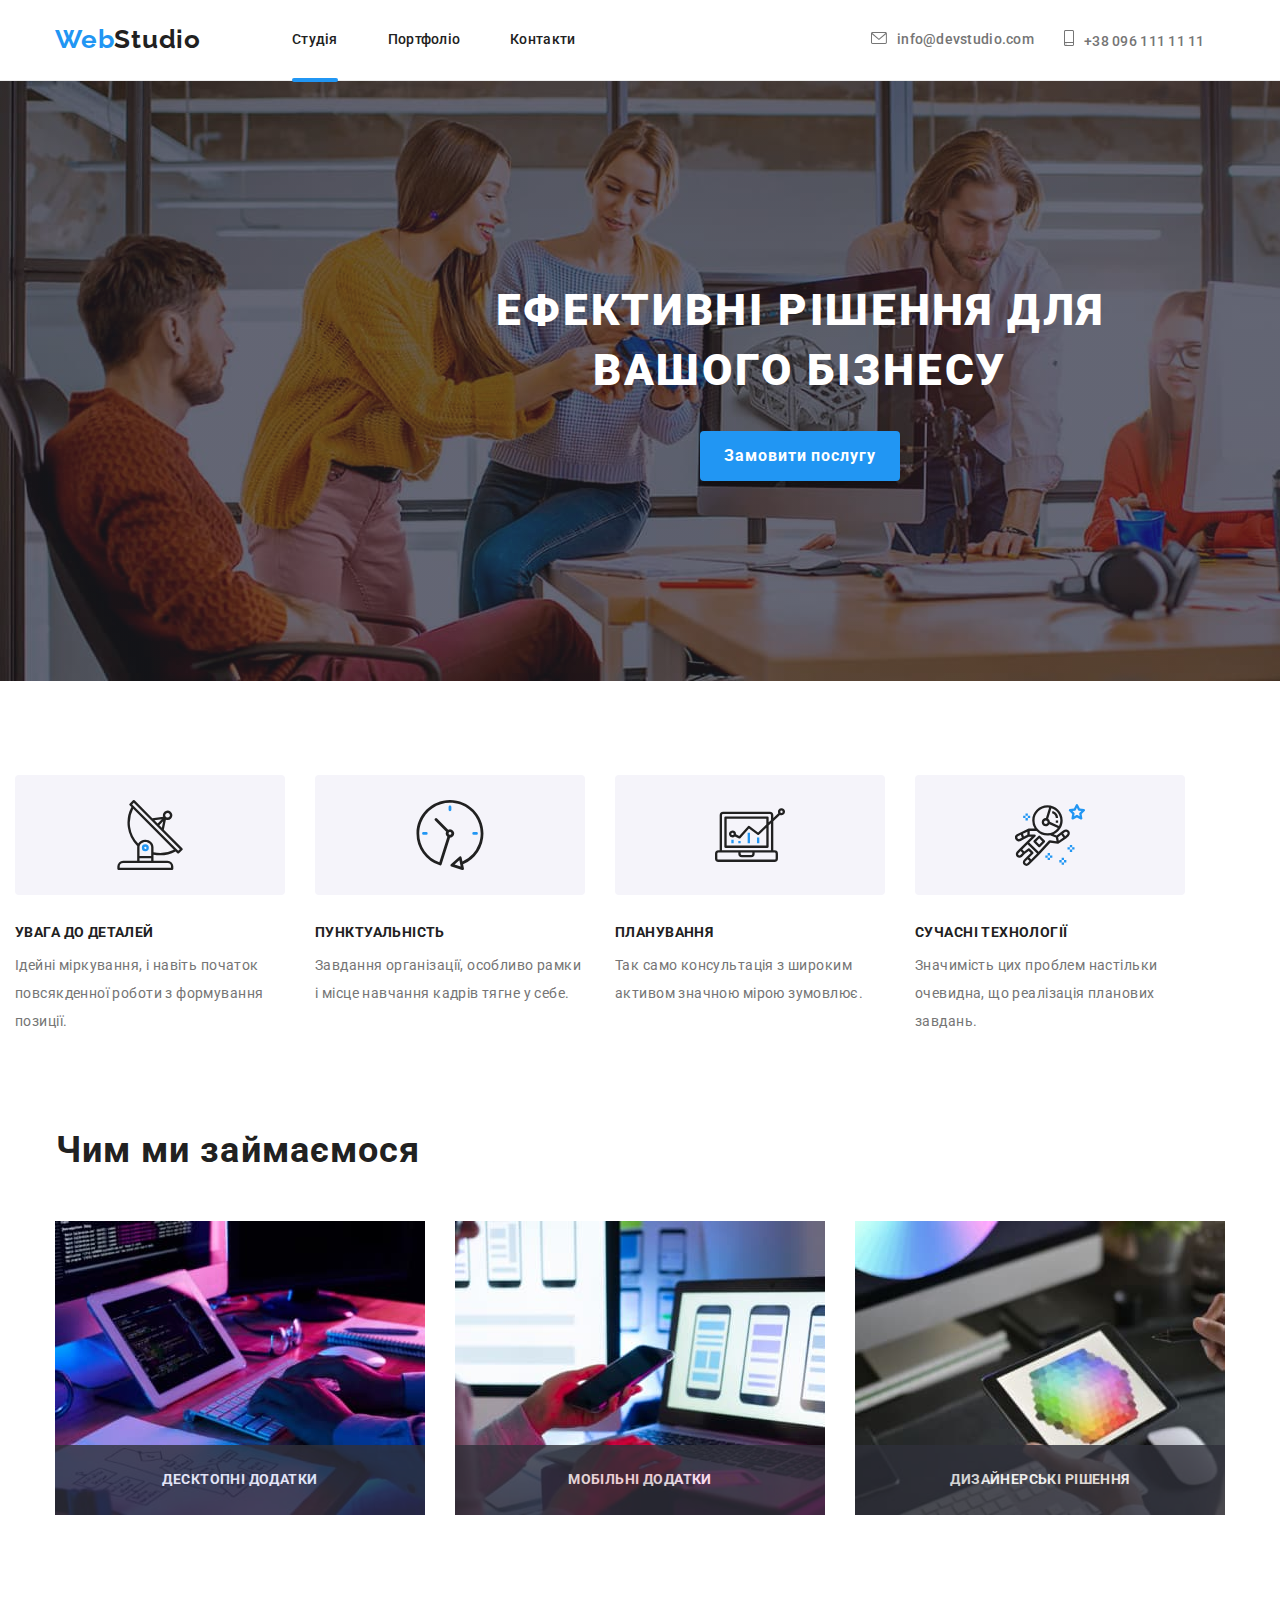
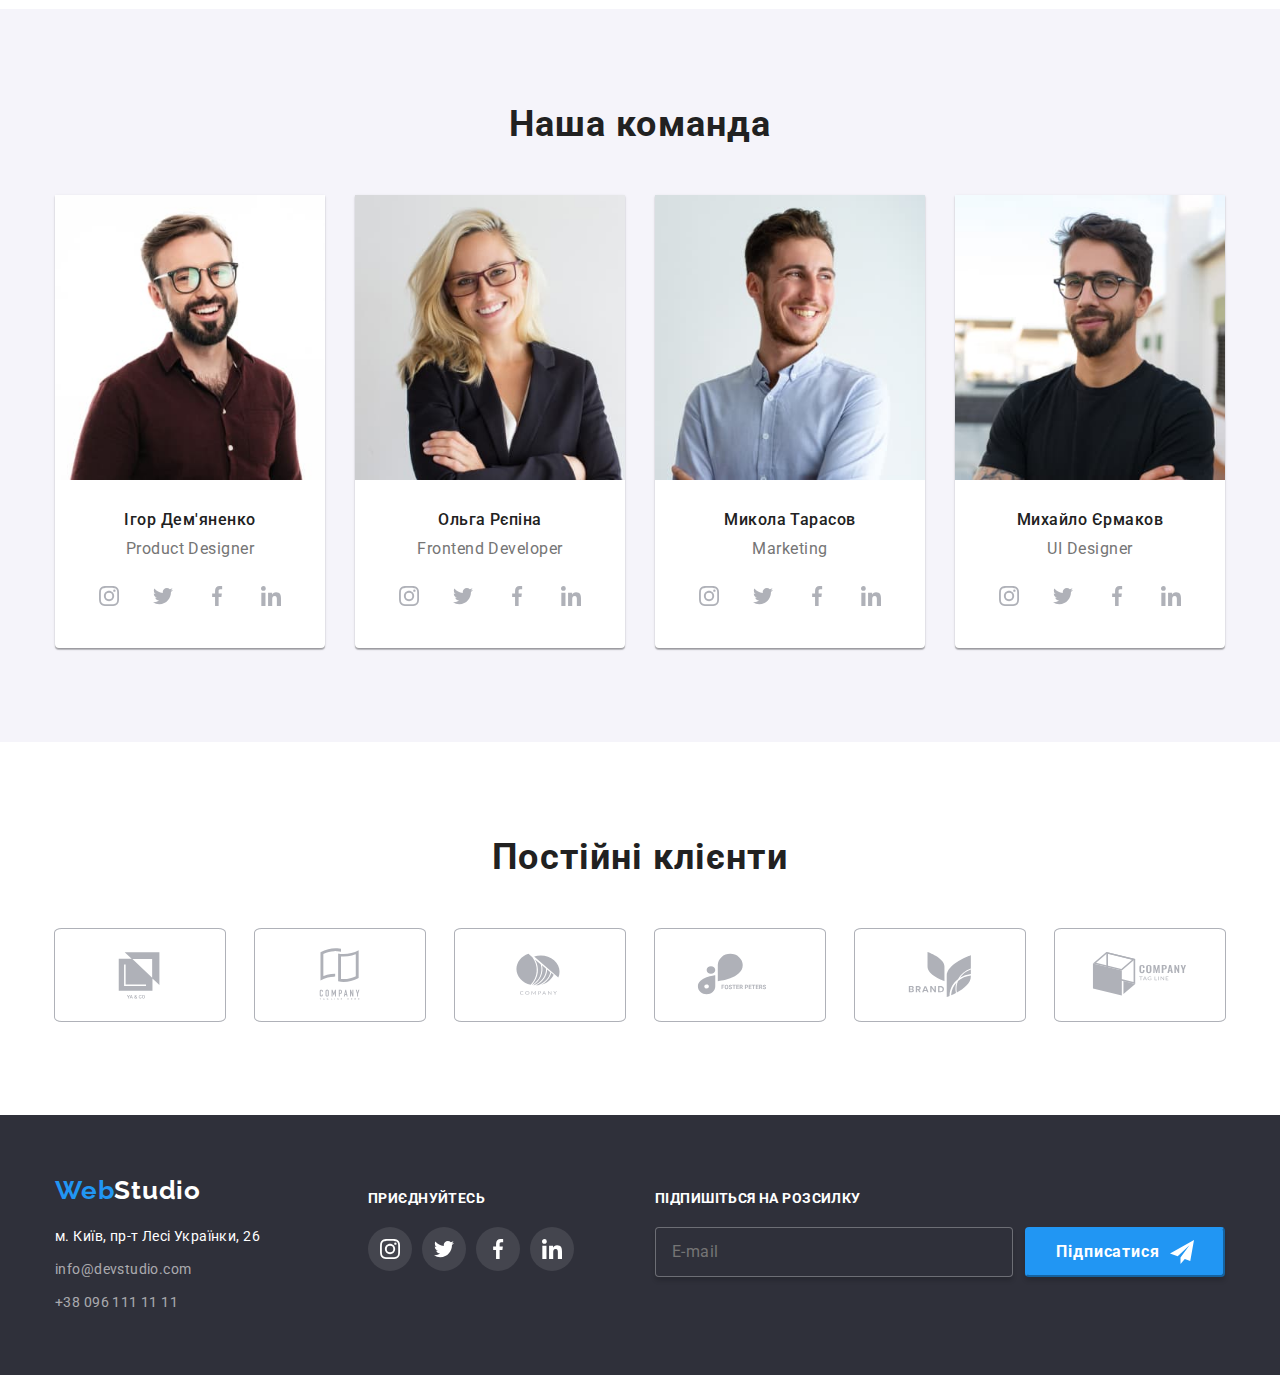
==== commit aed43806: "1" ====
--- a/index.html
+++ b/index.html
@@ -450,7 +450,7 @@
         <!--Mobile-menu-->
 
           <div class="mobile-menu js-menu-container">
-            <div class="container">
+            <div class="mobile-container">
               <button class="mobile-menu__close-button js-close-menu" type="button">
                 <svg class="mobile__icon-close" width="40" height="40">
                 <use href="./images/icons.svg#icon-mobile-close"></use>
--- a/css/main.min.css
+++ b/css/main.min.css
@@ -1 +1 @@
-*,*::before,*::after{-webkit-box-sizing:border-box;box-sizing:border-box}:root{--primary-text-color: #212121;--background-color: #F5F5F5;--aditional-color: #ffffff;--accent-text-color: #757575;--button-active-color: #2196F3;--transition-timing-function: 250ms cubic-bezier(0.4, 0, 0.2, 1);--bp-mobail: 480px;--bp-tablet: 768px;--bp-desktop: 1200px}body{font-family:“Roboto”,sans-serif;font-style:normal;font-weight:400;color:var(--primary-text-color)}h1,h2,h3,h4,p,ul{margin:0}.visually-hidden{position:absolute;white-space:nowrap;width:1px;height:1px;overflow:hidden;border:0;padding:0;clip:rect(0);-webkit-clip-path:inset(50%);clip-path:inset(50%);margin:-1px}.container{margin:0 auto;padding-left:15px;padding-right:15px}/*! modern-normalize v1.1.0 | MIT License | https://github.com/sindresorhus/modern-normalize */*,::before,::after{-webkit-box-sizing:border-box;box-sizing:border-box}html{line-height:1.15;-webkit-text-size-adjust:100%;-moz-tab-size:4;-o-tab-size:4;tab-size:4}body{margin:0;font-family:system-ui,-apple-system,"Segoe UI",Roboto,Helvetica,Arial,sans-serif,"Apple Color Emoji","Segoe UI Emoji"}hr{height:0;color:inherit}abbr[title]{-webkit-text-decoration:underline dotted;text-decoration:underline dotted}b,strong{font-weight:bolder}code,kbd,samp,pre{font-family:ui-monospace,SFMono-Regular,Consolas,"Liberation Mono",Menlo,monospace;font-size:1em}small{font-size:80%}sub,sup{font-size:75%;line-height:0;position:relative;vertical-align:baseline}sub{bottom:-0.25em}sup{top:-0.5em}table{text-indent:0;border-color:inherit}button,input,optgroup,select,textarea{font-family:inherit;font-size:100%;line-height:1.15;margin:0}button,select{text-transform:none}button,[type=button],[type=reset],[type=submit]{-webkit-appearance:button}::-moz-focus-inner{border-style:none;padding:0}:-moz-focusring{outline:1px dotted ButtonText}:-moz-ui-invalid{box-shadow:none}legend{padding:0}progress{vertical-align:baseline}::-webkit-inner-spin-button,::-webkit-outer-spin-button{height:auto}[type=search]{-webkit-appearance:textfield;outline-offset:-2px}::-webkit-search-decoration{-webkit-appearance:none}::-webkit-file-upload-button{-webkit-appearance:button;font:inherit}summary{display:list-item}.section-hero{min-width:480px;width:100%;height:400px;background-color:#c4c4c4;background-image:-webkit-gradient(linear, left top, right top, from(rgba(47, 48, 58, 0.4)), to(rgba(47, 48, 58, 0.4))),url(../images/phone-bg.jpg);background-image:linear-gradient(to right, rgba(47, 48, 58, 0.4), rgba(47, 48, 58, 0.4)),url(../images/phone-bg.jpg);background-repeat:no-repeat;background-position:center;background-size:cover}@media(min-width: 768px){.section-hero{background-image:url(../images/tablet-bg.jpg)}}@media(min-width: 1200px){.section-hero{background-image:url(../images/dt-bg.jpg)}}@media(min-device-pixel-ratio: 2),(-webkit-min-device-pixel-ratio: 2),(min-resolution: 192dpi),(min-resolution: 2dppx){.section-hero{background-image:url(../images/phone-bg@2x.jpg)}}@media(min-device-pixel-ratio: 2)and (min-width: 768px),(-webkit-min-device-pixel-ratio: 2)and (min-width: 768px),(min-resolution: 192dpi)and (min-width: 768px),(min-resolution: 2dppx)and (min-width: 768px){.section-hero{background-image:url(../images/tablet-bg@2x.jpg)}}@media(min-device-pixel-ratio: 2)and (min-width: 1200px),(-webkit-min-device-pixel-ratio: 2)and (min-width: 1200px),(min-resolution: 192dpi)and (min-width: 1200px),(min-resolution: 2dppx)and (min-width: 1200px){.section-hero{background-image:url(../images/dt-bg@2x.jpg)}}.container-hero{display:-webkit-box;display:-ms-flexbox;display:flex;-webkit-box-orient:vertical;-webkit-box-direction:normal;-ms-flex-direction:column;flex-direction:column;width:480px;height:400px;padding:118px 60px;margin:0 auto;-webkit-box-align:center;-ms-flex-align:center;align-items:center}@media(min-width: 768px){.container-hero{width:768px}}@media(min-width: 1200px){.container-hero{width:1200px;height:600px}}.section-hero__title{display:block;width:360px;height:84px;text-align:center;margin:0 auto 30px auto;font-family:Roboto;font-weight:900;font-size:26px;line-height:1.62;letter-spacing:.06em;text-transform:uppercase;color:var(--aditional-color)}@media(min-width: 1200px){.section-hero__title{width:696px;height:120px;font-size:44px;line-height:1.36}}.main-button{min-width:200px;height:50px;padding:10px 24px;font-family:Roboto;font-style:normal;font-weight:700;font-size:16px;line-height:1.88;letter-spacing:.06em;color:var(--aditional-color);background:#2196f3;-webkit-box-shadow:0px 4px 4px rgba(0,0,0,.15);box-shadow:0px 4px 4px rgba(0,0,0,.15);border:0;border-radius:4px;cursor:pointer;-webkit-transition:background-color var(--transition-timing-function),color var(--transition-timing-function),-webkit-box-shadow var(--transition-timing-function);transition:background-color var(--transition-timing-function),color var(--transition-timing-function),-webkit-box-shadow var(--transition-timing-function);transition:background-color var(--transition-timing-function),color var(--transition-timing-function),box-shadow var(--transition-timing-function);transition:background-color var(--transition-timing-function),color var(--transition-timing-function),box-shadow var(--transition-timing-function),-webkit-box-shadow var(--transition-timing-function)}@media(--bp-desktop){.main-button{min-width:216px;padding:10px 32px}}.hero-button{margin:0 auto}.hero-button:hover,.hero-button:active,.hero-button:focus{background:#188ce8;-webkit-box-shadow:0px 4px 4px rgba(0,0,0,.15);box-shadow:0px 4px 4px rgba(0,0,0,.15);color:var(--aditional-color)}.page-header{min-width:480px;width:100%;padding-top:16px;padding-bottom:16px;border-bottom:1px solid #ececec}.main-nav{display:-webkit-box;display:-ms-flexbox;display:flex;-webkit-box-pack:justify;-ms-flex-pack:justify;justify-content:space-between;-webkit-box-align:center;-ms-flex-align:center;align-items:center}.logo{display:-webkit-box;display:-ms-flexbox;display:flex;width:134px;font-family:Raleway;font-style:normal;font-weight:700;font-size:24px;line-height:1.17;letter-spacing:.03em;color:var(--button-active-color);text-decoration:none}@media(min-width: 1200px){.logo{width:145px;font-size:26px;line-height:1.19}}@media(min-width: 768px){.page-header__logo{margin-right:87px}}@media(min-width: 1200px){.page-header__logo{margin-right:92px;margin-top:25px}}.logo__text{color:var(--primary-text-color)}.page-header__burger-button{padding:0;width:40px;height:40px;display:-webkit-box;display:-ms-flexbox;display:flex;-webkit-box-pack:center;-ms-flex-pack:center;justify-content:center;-webkit-box-align:center;-ms-flex-align:center;align-items:center;background-color:var(--aditional-color);border:0}@media(min-width: 768px){.page-header__burger-button{display:none}}.site-nav{display:none}@media(min-width: 768px){.site-nav{display:-webkit-box;display:-ms-flexbox;display:flex;-webkit-box-align:center;-ms-flex-align:center;align-items:center;width:283px;padding-left:0;margin-left:0;margin-right:auto;list-style:none}}@media(min-width: 768px){.site-nav__item{display:-webkit-box;display:-ms-flexbox;display:flex;display:block;position:relative}.site-nav__item:not(:last-child){margin-right:50px}}.site-nav__link{display:none}@media(min-width: 768px){.site-nav__link{display:-webkit-box;display:-ms-flexbox;display:flex;font-family:Roboto;font-weight:500;font-size:14px;line-height:1.14;letter-spacing:.02em;color:var(--primary-text-color);text-decoration:none;padding-top:32px;padding-bottom:32px;-webkit-transition:color var(--transition-timing-function);transition:color var(--transition-timing-function)}.site-nav__link:hover,.site-nav__link:focus,.site-nav__link:active{color:var(--button-active-color)}}@media(min-width: 768px){.site-nav__link--current::after{display:block;content:"";width:100%;height:4px;position:absolute;left:0;bottom:-2px;background-color:var(--button-active-color);border-radius:2px}}.site-auth{display:none}@media(min-width: 768px){.site-auth{display:-webkit-box;display:-ms-flexbox;display:flex;-webkit-box-orient:vertical;-webkit-box-direction:normal;-ms-flex-direction:column;flex-direction:column;gap:10px;padding-top:21px;padding-bottom:21px}}@media(min-width: 1200px){.site-auth{-webkit-box-orient:horizontal;-webkit-box-direction:normal;-ms-flex-direction:row;flex-direction:row;gap:30px}}.site-auth__link{color:var(--accent-text-color);font-family:Roboto;font-size:12px;line-height:1.17;font-weight:500;letter-spacing:.02em;text-decoration:none;-webkit-transition:color var(--transition-timing-function);transition:color var(--transition-timing-function)}.site-auth__link:hover,.site-auth__link:focus{color:var(--button-active-color)}@media(min-width: 1200px){.site-auth__link{font-size:14px;line-height:1.14}}.site-auth__icon{fill:currentColor;margin-right:8px}@media(min-width: 1200px){.site-auth__icon{margin-right:10px}}.site-auth__item{list-style:none}@media(min-width: 1200px){.site-auth__item{min-width:161px}}.backdrop{position:fixed;top:0;left:0;z-index:1;width:100%;height:100%;background-color:rgba(0,0,0,.2);-webkit-transition:opacity var(--transition-timing-function),visibility var(--transition-timing-function);transition:opacity var(--transition-timing-function),visibility var(--transition-timing-function)}.is-hidden{visibility:hidden;opacity:0;pointer-events:none}.backdrop .is-hidden .modal{-webkit-transform:translate(-50%, -50%);transform:translate(-50%, -50%)}.modal{position:absolute;top:50%;left:50%;-webkit-transform:translate(-50%, -50%);transform:translate(-50%, -50%);width:528px;max-height:581px;height:100%;padding:40px;border-radius:4px;-webkit-box-shadow:0px 1px 3px rgba(0,0,0,.12),0px 1px 1px rgba(0,0,0,.14),0px 2px 1px rgba(0,0,0,.2);box-shadow:0px 1px 3px rgba(0,0,0,.12),0px 1px 1px rgba(0,0,0,.14),0px 2px 1px rgba(0,0,0,.2);background-color:var(--aditional-color);-webkit-transition:-webkit-transform var(--transition-timing-function),-webkit-box-shadow var(--transition-timing-function);transition:-webkit-transform var(--transition-timing-function),-webkit-box-shadow var(--transition-timing-function);transition:transform var(--transition-timing-function),box-shadow var(--transition-timing-function);transition:transform var(--transition-timing-function),box-shadow var(--transition-timing-function),-webkit-transform var(--transition-timing-function),-webkit-box-shadow var(--transition-timing-function)}.button-close{position:absolute;display:-webkit-box;display:-ms-flexbox;display:flex;-webkit-box-pack:center;-ms-flex-pack:center;justify-content:center;-webkit-box-align:center;-ms-flex-align:center;align-items:center;right:8px;top:8px;width:30px;height:30px;padding:0;background:none;border:1px solid rgba(0,0,0,.1);border-radius:50%;color:#000;cursor:pointer;-webkit-transition:color var(--transition-timing-function);transition:color var(--transition-timing-function)}.button-close:focus,.button-close:hover{color:var(--button-active-color)}.x-icon{fill:currentColor}.order-form{position:relative}.order-form__title{font-family:Roboto;margin-bottom:12px;font-style:normal;font-weight:700;font-size:20px;line-height:1.15;text-align:center;letter-spacing:.03em;color:var(--primary-text-color)}.order-form__inputs{position:relative}.order-form__inputs:focus-within{fill:var(--button-active-color)}.order-form__label{display:block;margin-bottom:4px;font-family:Roboto;font-size:12px;line-height:1.17;letter-spacing:.01em;color:var(--accent-text-color)}.order-form__input{width:100%;height:40px;padding:11px 12px 11px 35px;margin-bottom:10px;border:1px solid rgba(33,33,33,.2);border-radius:4px;outline:none;-webkit-transition:border-color var(--transition-timing-function),color var(--transition-timing-function);transition:border-color var(--transition-timing-function),color var(--transition-timing-function)}.order-form__input:focus,.order-form__input:active{border-color:var(--button-active-color);color:var(--button-active-color);cursor:pointer}.order-form__icon{position:absolute;top:40%;left:12px;-webkit-transform:translateY(-50%);transform:translateY(-50%)}.order-form__textarea{width:448px;height:120px;padding:12px 16px;margin-bottom:20px;font-family:Roboto;font-weight:400;font-size:12px;line-height:1.17;letter-spacing:.01em;color:rgba(117,117,117,.5);border:1px solid rgba(33,33,33,.2);border-radius:4px;outline:none;resize:none;-webkit-transition:border-color var(--transition-timing-function);transition:border-color var(--transition-timing-function)}.order-form__textarea:active,.order-form__textarea:focus{border-color:var(--button-active-color);cursor:pointer}.checkbox{position:relative}.checkbox__input{appearance:none;-webkit-appearance:none;-moz-appearance:none}.checkbox__input:checked+.checkbox__icon--checked{background-color:var(--button-active-color);border:0;cursor:pointer}.checkbox__label{display:block;padding-left:28px;font-family:Roboto;font-weight:400;font-size:14px;line-height:1.71;letter-spacing:.03em;color:var(--accent-text-color);margin-bottom:30px}.checkbox__icon--checked{position:absolute;fill:var(--aditional-color);border:none;left:5px;top:3px;border:2px solid var(--primary-text-color);border-radius:2px;-webkit-transition:background-color var(--transition-timing-function);transition:background-color var(--transition-timing-function)}.checkbox__text{color:var(--button-active-color)}.order-form__button{display:-webkit-box;display:-ms-flexbox;display:flex;-webkit-box-pack:center;-ms-flex-pack:center;justify-content:center;-webkit-box-align:center;-ms-flex-align:center;align-items:center;padding:10px 52px;margin:0 auto;margin-bottom:40px;width:200px;height:50px;font-family:Roboto;font-weight:700;font-size:16px;line-height:1.88;letter-spacing:.06em;color:var(--aditional-color);background-color:var(--button-active-color);border-radius:4px;border-color:var(--button-active-color);-webkit-transition:background-color var(--transition-timing-function),-webkit-box-shadow var(--transition-timing-function);transition:background-color var(--transition-timing-function),-webkit-box-shadow var(--transition-timing-function);transition:background-color var(--transition-timing-function),box-shadow var(--transition-timing-function);transition:background-color var(--transition-timing-function),box-shadow var(--transition-timing-function),-webkit-box-shadow var(--transition-timing-function)}.order-form__button:focus,.order-form__button:hover,.order-form__button:active{background-color:#188ce8;-webkit-box-shadow:0px 4px 4px rgba(0,0,0,.15);box-shadow:0px 4px 4px rgba(0,0,0,.15)}.logo{display:-webkit-box;display:-ms-flexbox;display:flex;width:134px;font-family:Raleway;font-style:normal;font-weight:700;font-size:24px;line-height:1.17;letter-spacing:.03em;color:var(--button-active-color);text-decoration:none}@media(min-width: 1200px){.logo{width:145px;font-size:26px;line-height:1.19}}.mobile-menu{position:fixed;top:0;left:0;-webkit-transform:translateX(100%);transform:translateX(100%);width:100%;height:100%;background-color:var(--aditional-color);padding:48px 40px;z-index:1;-webkit-transition:-webkit-transform var(--transition-timing-function);transition:-webkit-transform var(--transition-timing-function);transition:transform var(--transition-timing-function);transition:transform var(--transition-timing-function), -webkit-transform var(--transition-timing-function)}.mobile-menu.is-open{-webkit-transform:translateX(0);transform:translateX(0)}.mobile-menu__close-button{position:absolute;top:10px;right:15px;border:0;background-color:var(--aditional-color);fill:var(--primary-text-color)}.mobile-menu__close-button:hover,.mobile-menu__close-button:focus{fill:var(--button-active-color)}.mobile-nav{display:-webkit-box;display:-ms-flexbox;display:flex;list-style:none;gap:32px;-webkit-box-orient:vertical;-webkit-box-direction:normal;-ms-flex-direction:column;flex-direction:column;-ms-flex-item-align:start;align-self:flex-start}.mobile-nav__link{display:block;font-family:"Roboto";font-style:normal;font-weight:500;font-size:40px;line-height:1.18;letter-spacing:.02em;text-decoration:none;color:var(--primary-text-color)}.mobile-nav__link:focus,.mobile-nav__link:hover{color:var(--button-active-color)}.mobile-auth{list-style:none}.mobile-auth__link{display:block;margin-top:302px;margin-bottom:32px;font-family:"Roboto";font-style:normal;font-weight:500;font-size:34px;line-height:1.18;letter-spacing:.02em;color:var(--button-active-color);text-decoration:none}.mobile-auth__email{display:block;margin-bottom:64px;font-size:24px;line-height:1.17;letter-spacing:.02em;color:var(--accent-text-color)}.mobile-net{list-style:none;display:-webkit-box;display:-ms-flexbox;display:flex;gap:20px;margin-top:64px;-ms-flex-item-align:end;align-self:flex-end}.mobile-net__link{display:block;position:relative;font-family:"Roboto";font-style:normal;font-weight:500;font-size:18px;line-height:1.22;letter-spacing:.02em;color:#2196f3;text-decoration:none}.mobile-net__link::before{content:"";position:absolute;left:-20px;top:10px;width:22px;height:0;border:1px solid rgba(33,33,33,.2);-webkit-transform:rotate(90deg);transform:rotate(90deg)}.section-features{min-width:480px;width:100%;padding-top:60px;padding-bottom:60px}@media(min-width: 1200px){.section-features{padding-top:94px;padding-bottom:94px}}.features{display:-webkit-box;display:-ms-flexbox;display:flex;-ms-flex-wrap:wrap;flex-wrap:wrap;gap:30px}@media(min-width: 768px){.features{-ms-flex-preferred-size:calc((100% - 30px)/2);flex-basis:calc((100% - 30px)/2)}}@media(min-width: 1200px){.features{-webkit-box-orient:horizontal;-webkit-box-direction:normal;-ms-flex-direction:row;flex-direction:row;-ms-flex-wrap:nowrap;flex-wrap:nowrap}}.features__list{display:-webkit-box;display:-ms-flexbox;display:flex;-webkit-box-orient:vertical;-webkit-box-direction:normal;-ms-flex-direction:column;flex-direction:column;width:450px;list-style:none}.features__list:not(:last-child){margin-bottom:30px}@media(min-width: 768px){.features__list{width:354px;-ms-flex-preferred-size:calc((100% - 30px)/2);flex-basis:calc((100% - 30px)/2)}}@media(min-width: 1200px){.features__list{width:270px}}.features__item{display:-webkit-box;display:-ms-flexbox;display:flex;width:450px;height:120px;background-color:#f5f4fa;-webkit-box-pack:center;-ms-flex-pack:center;justify-content:center;-webkit-box-align:center;-ms-flex-align:center;align-items:center;border-radius:4px}@media(min-width: 768px){.features__item{width:354px;height:120px}}@media(min-width: 1200px){.features__item{width:270px;height:120px}}.features__icon{fill:currentColor;width:70px;height:70px}.features__subtitle{text-align:center;margin-bottom:10px;margin-top:30px;font-family:Roboto;font-weight:700;font-size:14px;line-height:1.14;letter-spacing:.03em;text-transform:uppercase}@media(min-width: 768px){.features__subtitle{text-align:start}}.features__text{font-family:Roboto;font-size:14px;line-height:2;letter-spacing:.03em;color:var(--accent-text-color)}.section-activities{display:none}@media(min-width: 1200px){.section-activities{display:-webkit-box;display:-ms-flexbox;display:flex;padding-bottom:94px;width:100%;width:auto}}.activities{display:-webkit-box;display:-ms-flexbox;display:flex;padding:0}.activities__title{display:block;display:-webkit-box;display:-ms-flexbox;display:flex;-webkit-box-pack:center;-ms-flex-pack:center;justify-content:center;min-width:366px;font-family:Roboto;font-weight:700;font-size:36px;line-height:1.17;letter-spacing:.03em;color:var(--primary-text-color);margin-bottom:50px}.activities__item{display:-webkit-box;display:-ms-flexbox;display:flex;position:relative;min-width:370px;list-style:none}.activities__item:not(:last-child){margin-right:30px}.activities__thumb{position:absolute;display:-webkit-box;display:-ms-flexbox;display:flex;-webkit-box-pack:center;-ms-flex-pack:center;justify-content:center;-webkit-box-align:center;-ms-flex-align:center;align-items:center;width:100%;height:70px;bottom:0;background-color:#2f303a;opacity:.8}.activities__subtitle{font-family:Roboto;font-weight:700;font-size:14px;line-height:1.14;text-align:center;letter-spacing:.03em;text-transform:uppercase;color:var(--aditional-color)}.activities__photo{display:block;max-width:100%;height:auto;margin:0}.section-staff{min-width:480px;width:100%;padding-top:60px;padding-bottom:60px;background-color:#f5f4fa}@media(min-width: 1200px){.section-staff{padding-top:94px;padding-bottom:94px}}.staff__title{display:block;display:-webkit-box;display:-ms-flexbox;display:flex;-webkit-box-pack:center;-ms-flex-pack:center;justify-content:center;font-family:Roboto;font-weight:700;font-size:33px;line-height:1.18;letter-spacing:.03em;color:var(--primary-text-color);margin-bottom:30px;margin-top:60px}@media(min-width: 1200px){.staff__title{margin-bottom:50px;font-size:36px;line-height:1.17}}.staff__list{display:-webkit-box;display:-ms-flexbox;display:flex;-ms-flex-wrap:wrap;flex-wrap:wrap;gap:30px;list-style:none}@media(min-width: 768px){.staff__list{-ms-flex-preferred-size:calc((100% - 30px)/2);flex-basis:calc((100% - 30px)/2)}}@media(min-width: 1200px){.staff__list{-webkit-box-orient:horizontal;-webkit-box-direction:normal;-ms-flex-direction:row;flex-direction:row;-ms-flex-wrap:nowrap;flex-wrap:nowrap}}.card-staff{display:-webkit-box;display:-ms-flexbox;display:flex;-webkit-box-pack:center;-ms-flex-pack:center;justify-content:center;-ms-flex-wrap:wrap;flex-wrap:wrap;width:450px;background:var(--aditional-color);-webkit-box-shadow:0px 1px 3px rgba(0,0,0,.12),0px 1px 1px rgba(0,0,0,.14),0px 2px 1px rgba(0,0,0,.2);box-shadow:0px 1px 3px rgba(0,0,0,.12),0px 1px 1px rgba(0,0,0,.14),0px 2px 1px rgba(0,0,0,.2);border-radius:0px 0px 4px 4px}@media(min-width: 768px){.card-staff{width:354px}}@media(min-width: 1200px){.card-staff{width:270px}}.card-staff__photo{display:block;width:100%;width:450px}@media(min-width: 768px){.card-staff__photo{width:354px}}@media(min-width: 1200px){.card-staff__photo{width:270px}}.card-staff__text{padding-top:30px}.card-staff__name{font-family:Roboto;font-weight:500;font-size:16px;line-height:1.19;text-align:center;letter-spacing:.03em;color:var(--primary-text-color);margin-bottom:10px}.card-staff__position{font-family:Roboto;font-weight:400;font-size:16px;line-height:1.19;text-align:center;letter-spacing:.03em;color:var(--accent-text-color)}.card-net{display:-webkit-box;display:-ms-flexbox;display:flex;gap:10px;-webkit-box-pack:center;-ms-flex-pack:center;justify-content:center;list-style:none;-webkit-box-orient:horizontal;-webkit-box-direction:normal;-ms-flex-direction:row;flex-direction:row;padding:16px 122px 24px 122px}@media(min-width: 768px){.card-net{padding:16px 74px 24px 74px}}@media(min-width: 1200px){.card-net{padding:16px 32px 30px 32px}}.card-net__link{display:-webkit-box;display:-ms-flexbox;display:flex;-webkit-box-align:center;-ms-flex-align:center;align-items:center;-webkit-box-pack:center;-ms-flex-pack:center;justify-content:center;width:44px;height:44px;border-radius:50%;-webkit-transition:background-color var(--transition-timing-function),color var(--transition-timing-function),fill var(--transition-timing-function);transition:background-color var(--transition-timing-function),color var(--transition-timing-function),fill var(--transition-timing-function);background-color:var(--aditional-color);color:#afb1b8}.card-net__link:hover,.card-net__link:focus{background-color:var(--button-active-color);color:var(--aditional-color)}.card-net__link .card-net__icon{fill:currentColor}.section-clients{min-width:480px;width:100%;padding-top:60px;padding-bottom:60px}@media(min-width: 1200px){.section-clients{padding-top:94px;padding-bottom:94px}}.clients__title{display:block;display:-webkit-box;display:-ms-flexbox;display:flex;-webkit-box-pack:center;-ms-flex-pack:center;justify-content:center;font-family:Roboto;font-weight:700;font-size:28px;line-height:1.18;letter-spacing:.03em;color:var(--primary-text-color);margin-bottom:30px}@media(min-width: 1200px){.clients__title{font-size:36px;line-height:1.17;margin-bottom:50px}}.clients{display:-webkit-box;display:-ms-flexbox;display:flex}@media(max-width: 768px){.clients{-ms-flex-preferred-size:calc((100% - 30px)/2);flex-basis:calc((100% - 30px)/2)}}@media(min-width: 768px){.clients{-ms-flex-preferred-size:calc((100% - 60px)/3);flex-basis:calc((100% - 60px)/3)}}@media(min-width: 1200px){.clients{-webkit-box-orient:horizontal;-webkit-box-direction:normal;-ms-flex-direction:row;flex-direction:row;-ms-flex-wrap:nowrap;flex-wrap:nowrap}}.clients__list{display:-webkit-box;display:-ms-flexbox;display:flex;list-style:none;-ms-flex-wrap:wrap;flex-wrap:wrap;gap:30px;-webkit-box-pack:center;-ms-flex-pack:center;justify-content:center}.clients__item{width:210px}@media(min-width: 768px){.clients__item{width:226px}}@media(min-width: 1200px){.clients__item{width:170px}}.clients__link{display:block;display:-webkit-box;display:-ms-flexbox;display:flex;width:210px;height:92px;-webkit-box-pack:center;-ms-flex-pack:center;justify-content:center;-webkit-box-align:center;-ms-flex-align:center;align-items:center;outline:1px solid #afb1b8;border-radius:4%;background-color:var(--aditional-color);color:#afb1b8;-webkit-transition:color var(--transition-timing-function),outline var(--transition-timing-function),fill var(--transition-timing-function);transition:color var(--transition-timing-function),outline var(--transition-timing-function),fill var(--transition-timing-function)}@media(min-width: 768px){.clients__link{width:226px}}@media(min-width: 1200px){.clients__link{width:170px}}.clients__link:hover,.clients__link:focus{outline:1px solid var(--button-active-color);color:var(--button-active-color)}.clients__icon{fill:currentColor;display:-webkit-box;display:-ms-flexbox;display:flex;-webkit-box-align:center;-ms-flex-align:center;align-items:center;-webkit-box-pack:center;-ms-flex-pack:center;justify-content:center;width:106px;height:60px}.footer{min-width:480px;width:100%;background-color:#2f303a;display:-webkit-box;display:-ms-flexbox;display:flex}.footer__list{width:100%}@media(min-width: 768px){.footer__list{-webkit-box-orient:horizontal;-webkit-box-direction:normal;-ms-flex-direction:row;flex-direction:row;-ms-flex-wrap:wrap;flex-wrap:wrap}}@media(min-width: 1200px){.footer__list{display:-webkit-box;display:-ms-flexbox;display:flex;min-width:1170px}}.footer__links{display:-webkit-box;display:-ms-flexbox;display:flex;min-width:231px;-webkit-box-orient:vertical;-webkit-box-direction:normal;-ms-flex-direction:column;flex-direction:column;padding:60px 0}@media(min-width: 768px){.footer__links{width:232px;display:-webkit-inline-box;display:-ms-inline-flexbox;display:inline-flex}}.logo{display:-webkit-box;display:-ms-flexbox;display:flex;-ms-flex-item-align:center;align-self:center;width:145px;font-family:Raleway;font-style:normal;font-weight:700;font-size:24px;line-height:1.17;letter-spacing:.03em;color:var(--button-active-color);text-decoration:none}@media(min-width: 1200px){.logo{font-size:26px;line-height:1.19;-ms-flex-item-align:start;align-self:flex-start}}.logo__text--inverse{color:var(--aditional-color)}.contact{margin-top:20px}.contact__list{padding-left:0;list-style:none}.contact__item:not(:last-child){margin-bottom:9px}.contact__link{display:-webkit-box;display:-ms-flexbox;display:flex;-webkit-box-pack:center;-ms-flex-pack:center;justify-content:center;font-family:Roboto;font-size:14px;font-style:normal;line-height:1.71;letter-spacing:.03em;color:rgba(255,255,255,.6);text-decoration:none;-webkit-transition:color var(--transition-timing-function);transition:color var(--transition-timing-function)}.contact__link:focus,.contact__link:hover{color:var(--button-active-color)}.contact__link--white{color:var(--aditional-color)}@media(min-width: 1200px){.contact__link{display:block}}.join-links{display:-webkit-box;display:-ms-flexbox;display:flex;-webkit-box-orient:vertical;-webkit-box-direction:normal;-ms-flex-direction:column;flex-direction:column;gap:20px;padding-bottom:60px}@media(min-width: 768px){.join-links{width:206px;display:-webkit-inline-box;display:-ms-inline-flexbox;display:inline-flex;margin-left:165px}}@media(min-width: 1200px){.join-links{padding:72px 0 100px 0}}.join-links__subtitle{display:-webkit-box;display:-ms-flexbox;display:flex;margin:0 auto;font-family:Roboto;font-weight:700;font-size:14px;line-height:1.14;letter-spacing:.03em;text-transform:uppercase;color:var(--aditional-color)}@media(min-width: 1200px){.join-links__subtitle{margin-left:0}}.social-net{display:-webkit-box;display:-ms-flexbox;display:flex;gap:10px;-webkit-box-pack:center;-ms-flex-pack:center;justify-content:center;list-style:none;-webkit-box-orient:horizontal;-webkit-box-direction:normal;-ms-flex-direction:row;flex-direction:row;padding:0}.social-net__link{display:-webkit-box;display:-ms-flexbox;display:flex;-webkit-box-align:center;-ms-flex-align:center;align-items:center;-webkit-box-pack:center;-ms-flex-pack:center;justify-content:center;width:44px;height:44px;border-radius:50%;-webkit-transition:background-color var(--transition-timing-function),color var(--transition-timing-function),fill var(--transition-timing-function);transition:background-color var(--transition-timing-function),color var(--transition-timing-function),fill var(--transition-timing-function);background-color:rgba(255,255,255,.1);color:var(--aditional-color)}.social-net__link:hover,.social-net__link:focus{background-color:var(--button-active-color)}.social-net__link .social-net__icon{fill:currentColor}.signup{display:-webkit-box;display:-ms-flexbox;display:flex;-webkit-box-orient:vertical;-webkit-box-direction:normal;-ms-flex-direction:column;flex-direction:column;padding-bottom:60px}@media(min-width: 768px){.signup{width:450px;margin:0 auto}}@media(min-width: 1200px){.signup{padding:72px 0 94px 0;margin-right:0}}.signup__title{margin-left:auto;margin-right:auto;margin-bottom:20px;font-family:Roboto;font-weight:700;font-size:14px;line-height:1.14;letter-spacing:.03em;text-transform:uppercase;color:var(--aditional-color)}@media(min-width: 1200px){.signup__title{margin-left:0;margin-right:0}}.signup__form{display:-webkit-box;display:-ms-flexbox;display:flex;-ms-flex-wrap:wrap;flex-wrap:wrap;-webkit-box-pack:center;-ms-flex-pack:center;justify-content:center}@media(min-width: 1200px){.signup__form{-ms-flex-wrap:nowrap;flex-wrap:nowrap}}.email__input{display:-webkit-box;display:-ms-flexbox;display:flex;margin-bottom:20px;padding:15px 16px;width:358px;height:50px;-webkit-box-pack:start;-ms-flex-pack:start;justify-content:flex-start;-webkit-box-align:center;-ms-flex-align:center;align-items:center;font-family:Roboto;font-weight:400;font-size:16px;line-height:1.25;letter-spacing:.03em;outline:none;color:rgba(255,255,255,.6);background-color:#2f303a;border:1px solid rgba(255,255,255,.3);border-radius:4px;-webkit-box-shadow:0px 4px 4px rgba(0,0,0,.15);box-shadow:0px 4px 4px rgba(0,0,0,.15);-webkit-transition:border-color var(--transition-timing-function);transition:border-color var(--transition-timing-function)}@media(min-width: 1200px){.email__input{margin-bottom:0;margin-right:12px;margin-left:0}}.email__input:active,.email__input:focus{border-color:var(--button-active-color)}.signup__button{display:block;display:-webkit-box;display:-ms-flexbox;display:flex;-webkit-box-pack:center;-ms-flex-pack:center;justify-content:center;-webkit-box-align:center;-ms-flex-align:center;align-items:center;font-family:Roboto;padding:10px 28px;width:200px;height:50px;background-color:var(--button-active-color);-webkit-box-shadow:0px 4px 4px rgba(0,0,0,.15);box-shadow:0px 4px 4px rgba(0,0,0,.15);border-radius:4px;border-color:var(--button-active-color);font-weight:700;font-size:16px;line-height:1.88;letter-spacing:.06em;color:var(--aditional-color);cursor:pointer;-webkit-transition:background-color var(--transition-timing-function),color var(--transition-timing-function);transition:background-color var(--transition-timing-function),color var(--transition-timing-function)}.signup__button:hover,.signup__button:focus,.signup__button:active{background:#188ce8;color:var(--aditional-color)}.send__icon{margin-left:10px}.section-portfolio{width:100%;padding:94px 0}.button__filter{padding:6px 22px;font-family:Roboto;font-weight:500;font-size:16px;line-height:1.63;letter-spacing:.03em;color:var(--primary-text-color);background-color:#f5f4fa;border-radius:4px;border-width:0;cursor:pointer;-webkit-transition:background-color var(--transition-timing-function),color var(--transition-timing-function),-webkit-box-shadow var(--transition-timing-function);transition:background-color var(--transition-timing-function),color var(--transition-timing-function),-webkit-box-shadow var(--transition-timing-function);transition:background-color var(--transition-timing-function),color var(--transition-timing-function),box-shadow var(--transition-timing-function);transition:background-color var(--transition-timing-function),color var(--transition-timing-function),box-shadow var(--transition-timing-function),-webkit-box-shadow var(--transition-timing-function)}.button__filter:hover,.button__filter:focus,.button__filter:active{color:var(--aditional-color);background-color:var(--button-active-color);-webkit-box-shadow:0px 3px 1px rgba(0,0,0,.1),0px 1px 2px rgba(0,0,0,.08),0px 2px 2px rgba(0,0,0,.12);box-shadow:0px 3px 1px rgba(0,0,0,.1),0px 1px 2px rgba(0,0,0,.08),0px 2px 2px rgba(0,0,0,.12)}.filters{display:-webkit-box;display:-ms-flexbox;display:flex;-webkit-box-pack:center;-ms-flex-pack:center;justify-content:center;padding:0;margin-bottom:50px}.filters__item{list-style:none;margin-right:8px}.filters__item:last-child{margin-right:0}.card__list{width:1170px;display:-webkit-box;display:-ms-flexbox;display:flex;-ms-flex-wrap:wrap;flex-wrap:wrap;gap:30px;padding-left:0;-webkit-box-align:center;-ms-flex-align:center;align-items:center;margin:0 auto;list-style:none}.card__item{-ms-flex-preferred-size:calc((100% - 60px)/3);flex-basis:calc((100% - 60px)/3);background-color:var(--aditional-color);-webkit-transition:-webkit-box-shadow var(--transition-timing-function);transition:-webkit-box-shadow var(--transition-timing-function);transition:box-shadow var(--transition-timing-function);transition:box-shadow var(--transition-timing-function), -webkit-box-shadow var(--transition-timing-function)}.card__item:hover{-webkit-box-shadow:0px 1px 1px rgba(0,0,0,.12),0px 4px 4px rgba(0,0,0,.06),1px 4px 6px rgba(0,0,0,.16);box-shadow:0px 1px 1px rgba(0,0,0,.12),0px 4px 4px rgba(0,0,0,.06),1px 4px 6px rgba(0,0,0,.16)}.card__image{display:-webkit-box;display:-ms-flexbox;display:flex}.card__overlay{position:absolute;top:0;left:0;background-color:rgba(33,150,243,.9);color:var(--aditional-color);width:100%;height:100%;-webkit-transform:translateY(100%);transform:translateY(100%);-webkit-transition:-webkit-transform var(--transition-timing-function);transition:-webkit-transform var(--transition-timing-function);transition:transform var(--transition-timing-function);transition:transform var(--transition-timing-function), -webkit-transform var(--transition-timing-function)}.card__text{display:block;font-family:Roboto;font-weight:400;font-size:18px;line-height:1.56;letter-spacing:.03em;color:var(--aditional-color);padding:63px 24px;margin:0}.card__image{position:relative;overflow:hidden;width:370px;height:294px;margin-left:auto;margin-right:auto}.card__link:hover .card__overlay{-webkit-transform:translateY(0);transform:translateY(0)}.card__sign{padding:20px 24px;border:1px solid #eee;border-top:0}.card__name{font-family:Roboto;font-style:normal;margin-bottom:4px;font-weight:700;font-size:18px;line-height:2;letter-spacing:.06em;color:var(--primary-text-color);text-decoration:none}.card__product{font-family:Roboto;font-style:normal;font-size:16px;line-height:1.88;letter-spacing:.03em;color:var(--accent-text-color)}.card__link{text-decoration:none}/*# sourceMappingURL=main.min.css.map */+*,*::before,*::after{-webkit-box-sizing:border-box;box-sizing:border-box}:root{--primary-text-color: #212121;--background-color: #F5F5F5;--aditional-color: #ffffff;--accent-text-color: #757575;--button-active-color: #2196F3;--transition-timing-function: 250ms cubic-bezier(0.4, 0, 0.2, 1);--bp-mobail: 480px;--bp-tablet: 768px;--bp-desktop: 1200px}body{font-family:“Roboto”,sans-serif;font-style:normal;font-weight:400;color:var(--primary-text-color)}h1,h2,h3,h4,p,ul{margin:0}ul{-webkit-padding-start:0;padding-inline-start:0}.visually-hidden{position:absolute;white-space:nowrap;width:1px;height:1px;overflow:hidden;border:0;padding:0;clip:rect(0);-webkit-clip-path:inset(50%);clip-path:inset(50%);margin:-1px}.container{padding-left:15px;padding-right:15px}@media screen and (min-width: 480px){.container{width:480px;margin:0 auto}}@media screen and (min-width: 768px){.container{width:768px}}@media screen and (min-width: 1200px){.container{width:1200px}}/*! modern-normalize v1.1.0 | MIT License | https://github.com/sindresorhus/modern-normalize */*,::before,::after{-webkit-box-sizing:border-box;box-sizing:border-box}html{line-height:1.15;-webkit-text-size-adjust:100%;-moz-tab-size:4;-o-tab-size:4;tab-size:4}body{margin:0;font-family:system-ui,-apple-system,"Segoe UI",Roboto,Helvetica,Arial,sans-serif,"Apple Color Emoji","Segoe UI Emoji"}hr{height:0;color:inherit}abbr[title]{-webkit-text-decoration:underline dotted;text-decoration:underline dotted}b,strong{font-weight:bolder}code,kbd,samp,pre{font-family:ui-monospace,SFMono-Regular,Consolas,"Liberation Mono",Menlo,monospace;font-size:1em}small{font-size:80%}sub,sup{font-size:75%;line-height:0;position:relative;vertical-align:baseline}sub{bottom:-0.25em}sup{top:-0.5em}table{text-indent:0;border-color:inherit}button,input,optgroup,select,textarea{font-family:inherit;font-size:100%;line-height:1.15;margin:0}button,select{text-transform:none}button,[type=button],[type=reset],[type=submit]{-webkit-appearance:button}::-moz-focus-inner{border-style:none;padding:0}:-moz-focusring{outline:1px dotted ButtonText}:-moz-ui-invalid{box-shadow:none}legend{padding:0}progress{vertical-align:baseline}::-webkit-inner-spin-button,::-webkit-outer-spin-button{height:auto}[type=search]{-webkit-appearance:textfield;outline-offset:-2px}::-webkit-search-decoration{-webkit-appearance:none}::-webkit-file-upload-button{-webkit-appearance:button;font:inherit}summary{display:list-item}.section-hero{width:100%;width:480px;background-color:#c4c4c4;background-image:-webkit-gradient(linear, left top, right top, from(rgba(47, 48, 58, 0.4)), to(rgba(47, 48, 58, 0.4))),url(../images/phone-bg.jpg);background-image:linear-gradient(to right, rgba(47, 48, 58, 0.4), rgba(47, 48, 58, 0.4)),url(../images/phone-bg.jpg);background-repeat:no-repeat;background-position:center;background-size:cover}@media(min-width: 768px){.section-hero{background-image:-webkit-gradient(linear, left top, right top, from(rgba(47, 48, 58, 0.4)), to(rgba(47, 48, 58, 0.4))),url(../images/tablet-bg.jpg);background-image:linear-gradient(to right, rgba(47, 48, 58, 0.4), rgba(47, 48, 58, 0.4)),url(../images/tablet-bg.jpg);width:768px}}@media(min-width: 1200px){.section-hero{background-image:-webkit-gradient(linear, left top, right top, from(rgba(47, 48, 58, 0.4)), to(rgba(47, 48, 58, 0.4))),url(../images/dt-bg.jpg);background-image:linear-gradient(to right, rgba(47, 48, 58, 0.4), rgba(47, 48, 58, 0.4)),url(../images/dt-bg.jpg);width:1600px}}@media(min-device-pixel-ratio: 2),(-webkit-min-device-pixel-ratio: 2),(min-resolution: 192dpi),(min-resolution: 2dppx){.section-hero{background-image:-webkit-gradient(linear, left top, right top, from(rgba(47, 48, 58, 0.4)), to(rgba(47, 48, 58, 0.4))),url(../images/phone-bg@2x.jpg);background-image:linear-gradient(to right, rgba(47, 48, 58, 0.4), rgba(47, 48, 58, 0.4)),url(../images/phone-bg@2x.jpg)}}@media(min-device-pixel-ratio: 2)and (min-width: 768px),(-webkit-min-device-pixel-ratio: 2)and (min-width: 768px),(min-resolution: 192dpi)and (min-width: 768px),(min-resolution: 2dppx)and (min-width: 768px){.section-hero{background-image:-webkit-gradient(linear, left top, right top, from(rgba(47, 48, 58, 0.4)), to(rgba(47, 48, 58, 0.4))),url(../images/tablet-bg@2x.jpg);background-image:linear-gradient(to right, rgba(47, 48, 58, 0.4), rgba(47, 48, 58, 0.4)),url(../images/tablet-bg@2x.jpg)}}@media(min-device-pixel-ratio: 2)and (min-width: 1200px),(-webkit-min-device-pixel-ratio: 2)and (min-width: 1200px),(min-resolution: 192dpi)and (min-width: 1200px),(min-resolution: 2dppx)and (min-width: 1200px){.section-hero{background-image:-webkit-gradient(linear, left top, right top, from(rgba(47, 48, 58, 0.4)), to(rgba(47, 48, 58, 0.4))),url(../images/dt-bg@2x.jpg);background-image:linear-gradient(to right, rgba(47, 48, 58, 0.4), rgba(47, 48, 58, 0.4)),url(../images/dt-bg@2x.jpg)}}.container-hero{display:-webkit-box;display:-ms-flexbox;display:flex;-webkit-box-orient:vertical;-webkit-box-direction:normal;-ms-flex-direction:column;flex-direction:column;height:400px;padding-top:118px;padding-bottom:118px;-webkit-box-align:center;-ms-flex-align:center;align-items:center}@media(min-width: 1200px){.container-hero{height:600px;padding-top:200px;padding-bottom:200px}}.section-hero__title{display:block;width:360px;height:84px;text-align:center;margin:0 auto 30px auto;font-family:Roboto;font-weight:900;font-size:26px;line-height:1.62;letter-spacing:.06em;text-transform:uppercase;color:var(--aditional-color)}@media(min-width: 1200px){.section-hero__title{width:696px;height:120px;font-size:44px;line-height:1.36}}.main-button{min-width:200px;height:50px;padding:10px 24px;font-family:Roboto;font-style:normal;font-weight:700;font-size:16px;line-height:1.88;letter-spacing:.06em;color:var(--aditional-color);background:#2196f3;-webkit-box-shadow:0px 4px 4px rgba(0,0,0,.15);box-shadow:0px 4px 4px rgba(0,0,0,.15);border:0;border-radius:4px;cursor:pointer;-webkit-transition:background-color var(--transition-timing-function),color var(--transition-timing-function),-webkit-box-shadow var(--transition-timing-function);transition:background-color var(--transition-timing-function),color var(--transition-timing-function),-webkit-box-shadow var(--transition-timing-function);transition:background-color var(--transition-timing-function),color var(--transition-timing-function),box-shadow var(--transition-timing-function);transition:background-color var(--transition-timing-function),color var(--transition-timing-function),box-shadow var(--transition-timing-function),-webkit-box-shadow var(--transition-timing-function)}@media(--bp-desktop){.main-button{min-width:216px;padding:10px 32px}}.hero-button{margin:0 auto}.hero-button:hover,.hero-button:active,.hero-button:focus{background:#188ce8;-webkit-box-shadow:0px 4px 4px rgba(0,0,0,.15);box-shadow:0px 4px 4px rgba(0,0,0,.15);color:var(--aditional-color)}.page-header{width:480px;width:100%;border-bottom:1px solid #ececec}.main-nav{display:-webkit-box;display:-ms-flexbox;display:flex;-webkit-box-pack:justify;-ms-flex-pack:justify;justify-content:space-between;-webkit-box-align:center;-ms-flex-align:center;align-items:center}.logo{display:-webkit-box;display:-ms-flexbox;display:flex;width:134px;font-family:Raleway;font-style:normal;font-weight:700;font-size:24px;line-height:1.17;letter-spacing:.03em;color:var(--button-active-color);text-decoration:none}@media(min-width: 1200px){.logo{width:145px;font-size:26px;line-height:1.19}}.page-header__logo{padding-top:16px;padding-bottom:16px}@media(min-width: 768px){.page-header__logo{margin-right:87px;padding-top:26px;padding-bottom:26px}}@media(min-width: 1200px){.page-header__logo{margin-right:92px;padding-top:24px;padding-bottom:25px}}.logo__text{color:var(--primary-text-color)}.page-header__burger-button{padding:0;width:40px;height:40px;display:-webkit-box;display:-ms-flexbox;display:flex;-webkit-box-pack:center;-ms-flex-pack:center;justify-content:center;-webkit-box-align:center;-ms-flex-align:center;align-items:center;background-color:var(--aditional-color);border:0}@media(min-width: 768px){.page-header__burger-button{display:none}}.site-nav{display:none}@media(min-width: 768px){.site-nav{display:-webkit-box;display:-ms-flexbox;display:flex;-webkit-box-align:center;-ms-flex-align:center;align-items:center;width:283px;padding-left:0;margin-left:0;margin-right:auto;list-style:none}}@media(min-width: 768px){.site-nav__item{display:-webkit-box;display:-ms-flexbox;display:flex;display:block;position:relative}.site-nav__item:not(:last-child){margin-right:50px}}.site-nav__link{display:none}@media(min-width: 768px){.site-nav__link{display:-webkit-box;display:-ms-flexbox;display:flex;font-family:Roboto;font-weight:500;font-size:14px;line-height:1.14;letter-spacing:.02em;color:var(--primary-text-color);text-decoration:none;padding-top:32px;padding-bottom:32px;-webkit-transition:color var(--transition-timing-function);transition:color var(--transition-timing-function)}.site-nav__link:hover,.site-nav__link:focus,.site-nav__link:active{color:var(--button-active-color)}}@media(min-width: 768px){.site-nav__link--current::after{display:block;content:"";width:100%;height:4px;position:absolute;left:0;bottom:-2px;background-color:var(--button-active-color);border-radius:2px}}.site-auth{display:none}@media(min-width: 768px){.site-auth{display:-webkit-box;display:-ms-flexbox;display:flex;-webkit-box-orient:vertical;-webkit-box-direction:normal;-ms-flex-direction:column;flex-direction:column;gap:10px;padding-top:21px;padding-bottom:21px}}@media(min-width: 1200px){.site-auth{-webkit-box-orient:horizontal;-webkit-box-direction:normal;-ms-flex-direction:row;flex-direction:row;gap:30px}}.site-auth__link{color:var(--accent-text-color);font-family:Roboto;font-size:12px;line-height:1.17;font-weight:500;letter-spacing:.02em;text-decoration:none;-webkit-transition:color var(--transition-timing-function);transition:color var(--transition-timing-function)}.site-auth__link:hover,.site-auth__link:focus{color:var(--button-active-color)}@media(min-width: 1200px){.site-auth__link{font-size:14px;line-height:1.14}}.site-auth__icon{fill:currentColor;margin-right:8px}@media(min-width: 1200px){.site-auth__icon{margin-right:10px}}.site-auth__item{list-style:none}@media(min-width: 1200px){.site-auth__item{min-width:161px}}.backdrop{position:fixed;top:0;left:0;z-index:1;width:100%;height:100%;background-color:rgba(0,0,0,.2);-webkit-transition:opacity var(--transition-timing-function),visibility var(--transition-timing-function);transition:opacity var(--transition-timing-function),visibility var(--transition-timing-function)}.is-hidden{visibility:hidden;opacity:0;pointer-events:none}.backdrop .is-hidden .modal{-webkit-transform:translate(-50%, -50%);transform:translate(-50%, -50%)}.modal{position:absolute;top:50%;left:50%;-webkit-transform:translate(-50%, -50%);transform:translate(-50%, -50%);width:450px;height:609px;height:100%;padding:40px;border-radius:4px;-webkit-box-shadow:0px 1px 3px rgba(0,0,0,.12),0px 1px 1px rgba(0,0,0,.14),0px 2px 1px rgba(0,0,0,.2);box-shadow:0px 1px 3px rgba(0,0,0,.12),0px 1px 1px rgba(0,0,0,.14),0px 2px 1px rgba(0,0,0,.2);background-color:var(--aditional-color);-webkit-transition:-webkit-transform var(--transition-timing-function),-webkit-box-shadow var(--transition-timing-function);transition:-webkit-transform var(--transition-timing-function),-webkit-box-shadow var(--transition-timing-function);transition:transform var(--transition-timing-function),box-shadow var(--transition-timing-function);transition:transform var(--transition-timing-function),box-shadow var(--transition-timing-function),-webkit-transform var(--transition-timing-function),-webkit-box-shadow var(--transition-timing-function)}@media(min-width: 1200px){.modal{width:528px;max-height:581px}}.button-close{position:absolute;display:-webkit-box;display:-ms-flexbox;display:flex;-webkit-box-pack:center;-ms-flex-pack:center;justify-content:center;-webkit-box-align:center;-ms-flex-align:center;align-items:center;right:8px;top:8px;width:30px;height:30px;padding:0;background:none;border:1px solid rgba(0,0,0,.1);border-radius:50%;color:#000;cursor:pointer;-webkit-transition:color var(--transition-timing-function);transition:color var(--transition-timing-function)}.button-close:focus,.button-close:hover{color:var(--button-active-color)}.x-icon{fill:currentColor}.order-form{position:relative}.order-form__title{font-family:Roboto;margin-bottom:12px;font-style:normal;font-weight:700;font-size:20px;line-height:1.15;text-align:center;letter-spacing:.03em;color:var(--primary-text-color)}.order-form__inputs{position:relative}.order-form__inputs:focus-within{fill:var(--button-active-color)}.order-form__label{display:block;margin-bottom:4px;font-family:Roboto;font-size:12px;line-height:1.17;letter-spacing:.01em;color:var(--accent-text-color)}.order-form__input{width:100%;height:40px;padding:11px 12px 11px 35px;margin-bottom:10px;border:1px solid rgba(33,33,33,.2);border-radius:4px;outline:none;-webkit-transition:border-color var(--transition-timing-function),color var(--transition-timing-function);transition:border-color var(--transition-timing-function),color var(--transition-timing-function)}.order-form__input:focus,.order-form__input:active{border-color:var(--button-active-color);color:var(--button-active-color);cursor:pointer}.order-form__icon{position:absolute;top:40%;left:12px;-webkit-transform:translateY(-50%);transform:translateY(-50%)}.order-form__textarea{width:370px;height:120px;padding:12px 16px;margin-bottom:20px;font-family:Roboto;font-weight:400;font-size:12px;line-height:1.17;letter-spacing:.01em;color:rgba(117,117,117,.5);border:1px solid rgba(33,33,33,.2);border-radius:4px;outline:none;resize:none;-webkit-transition:border-color var(--transition-timing-function);transition:border-color var(--transition-timing-function)}@media(min-width: 1200px){.order-form__textarea{width:448px}}.order-form__textarea:active,.order-form__textarea:focus{border-color:var(--button-active-color);cursor:pointer}.checkbox{position:relative}.checkbox__input{appearance:none;-webkit-appearance:none;-moz-appearance:none}.checkbox__input:checked+.checkbox__icon--checked{background-color:var(--button-active-color);border:0;cursor:pointer}.checkbox__label{display:block;padding-left:28px;font-family:Roboto;font-weight:400;font-size:12px;line-height:1.17;letter-spacing:.03em;color:var(--accent-text-color);margin-bottom:30px}@media(min-width: 1200px){.checkbox__label{font-size:14px;line-height:1.71}}.checkbox__icon--checked{position:absolute;fill:var(--aditional-color);border:none;left:5px;top:3px;border:2px solid var(--primary-text-color);border-radius:2px;-webkit-transition:background-color var(--transition-timing-function);transition:background-color var(--transition-timing-function)}.checkbox__text{color:var(--button-active-color)}.order-form__button{display:-webkit-box;display:-ms-flexbox;display:flex;-webkit-box-pack:center;-ms-flex-pack:center;justify-content:center;-webkit-box-align:center;-ms-flex-align:center;align-items:center;padding:10px 52px;margin:0 auto;margin-bottom:40px;width:200px;height:50px;font-family:Roboto;font-weight:700;font-size:16px;line-height:1.88;letter-spacing:.06em;color:var(--aditional-color);background-color:var(--button-active-color);border-radius:4px;border-color:var(--button-active-color);-webkit-transition:background-color var(--transition-timing-function),-webkit-box-shadow var(--transition-timing-function);transition:background-color var(--transition-timing-function),-webkit-box-shadow var(--transition-timing-function);transition:background-color var(--transition-timing-function),box-shadow var(--transition-timing-function);transition:background-color var(--transition-timing-function),box-shadow var(--transition-timing-function),-webkit-box-shadow var(--transition-timing-function)}.order-form__button:focus,.order-form__button:hover,.order-form__button:active{background-color:#188ce8;-webkit-box-shadow:0px 4px 4px rgba(0,0,0,.15);box-shadow:0px 4px 4px rgba(0,0,0,.15)}.logo{display:-webkit-box;display:-ms-flexbox;display:flex;width:134px;font-family:Raleway;font-style:normal;font-weight:700;font-size:24px;line-height:1.17;letter-spacing:.03em;color:var(--button-active-color);text-decoration:none}@media(min-width: 1200px){.logo{width:145px;font-size:26px;line-height:1.19}}.mobile-menu{width:100vh;margin-left:auto;margin-right:auto;margin-bottom:auto;display:none;position:fixed;top:0;left:0;-webkit-transform:translateX(100%);transform:translateX(100%);background-color:var(--aditional-color);padding:48px 40px;z-index:1;-webkit-transition:-webkit-transform var(--transition-timing-function);transition:-webkit-transform var(--transition-timing-function);transition:transform var(--transition-timing-function);transition:transform var(--transition-timing-function), -webkit-transform var(--transition-timing-function)}.mobile-menu.is-open{-webkit-transform:translateX(0);transform:translateX(0);display:-webkit-box;display:-ms-flexbox;display:flex}.mobile-menu .mobile-container{display:-webkit-box;display:-ms-flexbox;display:flex;-webkit-box-orient:vertical;-webkit-box-direction:normal;-ms-flex-direction:column;flex-direction:column;height:100%;-webkit-box-pack:justify;-ms-flex-pack:justify;justify-content:space-between}.mobile-menu__close-button{position:absolute;top:10px;right:15px;border:0;background-color:var(--aditional-color);fill:var(--primary-text-color)}.mobile-menu__close-button:hover,.mobile-menu__close-button:focus{fill:var(--button-active-color)}.mobile-nav{display:-webkit-box;display:-ms-flexbox;display:flex;list-style:none;gap:32px;-webkit-box-orient:vertical;-webkit-box-direction:normal;-ms-flex-direction:column;flex-direction:column;-ms-flex-item-align:start;align-self:flex-start;height:100%}.mobile-nav__link{display:block;font-family:"Roboto";font-style:normal;font-weight:500;font-size:40px;line-height:1.18;letter-spacing:.02em;text-decoration:none;color:var(--primary-text-color)}.mobile-nav__link:focus,.mobile-nav__link:hover{color:var(--button-active-color)}.mobile-auth{list-style:none}.mobile-auth__link{display:block;margin-bottom:32px;font-family:"Roboto";font-style:normal;font-weight:500;font-size:34px;line-height:1.18;letter-spacing:.02em;color:var(--button-active-color);text-decoration:none}.mobile-auth__email{display:block;margin-bottom:64px;font-size:24px;line-height:1.17;letter-spacing:.02em;color:var(--accent-text-color);text-decoration:none}.mobile-net{list-style:none;display:-webkit-box;display:-ms-flexbox;display:flex;gap:20px;-ms-flex-item-align:end;align-self:flex-end}.mobile-net__link{display:block;padding-right:10px;position:relative;font-family:"Roboto";font-style:normal;font-weight:500;font-size:18px;line-height:1.22;letter-spacing:.02em;color:#2196f3;text-decoration:none}.mobile-net__item:not(:last-child){border-right:1px solid rgba(33,33,33,.2)}.section-features{width:100%;width:480px;padding-top:60px;padding-bottom:60px}@media(min-width: 1200px){.section-features{padding-top:94px;padding-bottom:94px}}.features{display:-webkit-box;display:-ms-flexbox;display:flex;-ms-flex-wrap:wrap;flex-wrap:wrap;gap:30px}@media(min-width: 768px){.features{-ms-flex-preferred-size:calc((100% - 30px)/2);flex-basis:calc((100% - 30px)/2)}}@media(min-width: 1200px){.features{-webkit-box-orient:horizontal;-webkit-box-direction:normal;-ms-flex-direction:row;flex-direction:row;-ms-flex-wrap:nowrap;flex-wrap:nowrap}}.features__list{display:-webkit-box;display:-ms-flexbox;display:flex;-webkit-box-orient:vertical;-webkit-box-direction:normal;-ms-flex-direction:column;flex-direction:column;width:450px;list-style:none}@media(min-width: 768px){.features__list{width:354px;-ms-flex-preferred-size:calc((100% - 30px)/2);flex-basis:calc((100% - 30px)/2)}}@media(min-width: 1200px){.features__list{width:270px}}.features__item{display:-webkit-box;display:-ms-flexbox;display:flex;width:450px;height:120px;background-color:#f5f4fa;-webkit-box-pack:center;-ms-flex-pack:center;justify-content:center;-webkit-box-align:center;-ms-flex-align:center;align-items:center;border-radius:4px}@media(min-width: 768px){.features__item{width:354px;height:120px}}@media(min-width: 1200px){.features__item{width:270px;height:120px}}.features__icon{fill:currentColor;width:70px;height:70px}.features__subtitle{text-align:center;margin-bottom:10px;margin-top:30px;font-family:Roboto;font-weight:700;font-size:14px;line-height:1.14;letter-spacing:.03em;text-transform:uppercase}@media(min-width: 768px){.features__subtitle{text-align:start}}.features__text{font-family:Roboto;font-size:14px;line-height:2;letter-spacing:.03em;color:var(--accent-text-color)}.section-activities{width:480px;display:none;margin:0 auto}@media(min-width: 1200px){.section-activities{display:-webkit-box;display:-ms-flexbox;display:flex;padding-bottom:94px;width:100%;width:auto}}.activities{display:-webkit-box;display:-ms-flexbox;display:flex;padding:0}.activities__title{display:block;display:-webkit-box;display:-ms-flexbox;display:flex;-webkit-box-pack:center;-ms-flex-pack:center;justify-content:center;width:366px;font-family:Roboto;font-weight:700;font-size:36px;line-height:1.17;letter-spacing:.03em;color:var(--primary-text-color);margin-bottom:50px}.activities__item{display:-webkit-box;display:-ms-flexbox;display:flex;position:relative;min-width:370px;list-style:none}.activities__item:not(:last-child){margin-right:30px}.activities__thumb{position:absolute;display:-webkit-box;display:-ms-flexbox;display:flex;-webkit-box-pack:center;-ms-flex-pack:center;justify-content:center;-webkit-box-align:center;-ms-flex-align:center;align-items:center;width:100%;height:70px;bottom:0;background-color:#2f303a;opacity:.8}.activities__subtitle{font-family:Roboto;font-weight:700;font-size:14px;line-height:1.14;text-align:center;letter-spacing:.03em;text-transform:uppercase;color:var(--aditional-color)}.activities__photo{display:block;max-width:100%;height:auto;margin:0}.section-staff{width:100%;background-color:#f5f4fa;padding-top:60px;padding-bottom:60px}@media(min-width: 1200px){.section-staff{padding-top:94px;padding-bottom:94px}}.staff__title{display:block;display:-webkit-box;display:-ms-flexbox;display:flex;-webkit-box-pack:center;-ms-flex-pack:center;justify-content:center;font-family:Roboto;font-weight:700;font-size:33px;line-height:1.18;letter-spacing:.03em;color:var(--primary-text-color);margin-bottom:30px}@media(min-width: 1200px){.staff__title{margin-bottom:50px;font-size:36px;line-height:1.17}}.staff__list{display:-webkit-box;display:-ms-flexbox;display:flex;-ms-flex-wrap:wrap;flex-wrap:wrap;gap:30px;list-style:none}@media(min-width: 768px){.staff__list{-ms-flex-preferred-size:calc((100% - 30px)/2);flex-basis:calc((100% - 30px)/2)}}@media(min-width: 1200px){.staff__list{-webkit-box-orient:horizontal;-webkit-box-direction:normal;-ms-flex-direction:row;flex-direction:row;-ms-flex-wrap:nowrap;flex-wrap:nowrap}}.card-staff{display:-webkit-box;display:-ms-flexbox;display:flex;-webkit-box-pack:center;-ms-flex-pack:center;justify-content:center;-ms-flex-wrap:wrap;flex-wrap:wrap;width:450px;background:var(--aditional-color);-webkit-box-shadow:0px 1px 3px rgba(0,0,0,.12),0px 1px 1px rgba(0,0,0,.14),0px 2px 1px rgba(0,0,0,.2);box-shadow:0px 1px 3px rgba(0,0,0,.12),0px 1px 1px rgba(0,0,0,.14),0px 2px 1px rgba(0,0,0,.2);border-radius:0px 0px 4px 4px}@media(min-width: 768px){.card-staff{width:354px}}@media(min-width: 1200px){.card-staff{width:270px}}.card-staff__photo{display:block;width:100%;width:450px}@media(min-width: 768px){.card-staff__photo{width:354px}}@media(min-width: 1200px){.card-staff__photo{width:270px}}.card-staff__text{padding-top:30px}.card-staff__name{font-family:Roboto;font-weight:500;font-size:16px;line-height:1.19;text-align:center;letter-spacing:.03em;color:var(--primary-text-color);margin-bottom:10px}.card-staff__position{font-family:Roboto;font-weight:400;font-size:16px;line-height:1.19;text-align:center;letter-spacing:.03em;color:var(--accent-text-color)}.card-net{display:-webkit-box;display:-ms-flexbox;display:flex;gap:10px;-webkit-box-pack:center;-ms-flex-pack:center;justify-content:center;list-style:none;-webkit-box-orient:horizontal;-webkit-box-direction:normal;-ms-flex-direction:row;flex-direction:row;padding:16px 122px 24px 122px}@media(min-width: 768px){.card-net{padding:16px 74px 24px 74px}}@media(min-width: 1200px){.card-net{padding:16px 32px 30px 32px}}.card-net__link{display:-webkit-box;display:-ms-flexbox;display:flex;-webkit-box-align:center;-ms-flex-align:center;align-items:center;-webkit-box-pack:center;-ms-flex-pack:center;justify-content:center;width:44px;height:44px;border-radius:50%;-webkit-transition:background-color var(--transition-timing-function),color var(--transition-timing-function),fill var(--transition-timing-function);transition:background-color var(--transition-timing-function),color var(--transition-timing-function),fill var(--transition-timing-function);background-color:var(--aditional-color);color:#afb1b8}.card-net__link:hover,.card-net__link:focus{background-color:var(--button-active-color);color:var(--aditional-color)}.card-net__link .card-net__icon{fill:currentColor}.section-clients{width:100%;padding-top:60px;padding-bottom:60px}@media(min-width: 1200px){.section-clients{padding-top:94px;padding-bottom:94px}}.clients__title{display:block;display:-webkit-box;display:-ms-flexbox;display:flex;-webkit-box-pack:center;-ms-flex-pack:center;justify-content:center;font-family:Roboto;font-weight:700;font-size:28px;line-height:1.18;letter-spacing:.03em;color:var(--primary-text-color);margin-bottom:30px}@media(min-width: 1200px){.clients__title{font-size:36px;line-height:1.17;margin-bottom:50px}}.clients{display:-webkit-box;display:-ms-flexbox;display:flex}@media(min-width: 768px){.clients{-ms-flex-preferred-size:calc((100% - 60px)/3);flex-basis:calc((100% - 60px)/3)}}@media(min-width: 1200px){.clients{-webkit-box-orient:horizontal;-webkit-box-direction:normal;-ms-flex-direction:row;flex-direction:row;-ms-flex-wrap:nowrap;flex-wrap:nowrap}}.clients__list{display:-webkit-box;display:-ms-flexbox;display:flex;list-style:none;-ms-flex-wrap:wrap;flex-wrap:wrap;gap:30px;-webkit-box-pack:center;-ms-flex-pack:center;justify-content:center}.clients__item{width:210px}@media(min-width: 768px){.clients__item{width:226px}}@media(min-width: 1200px){.clients__item{width:170px}}.clients__link{display:block;display:-webkit-box;display:-ms-flexbox;display:flex;width:210px;height:92px;-webkit-box-pack:center;-ms-flex-pack:center;justify-content:center;-webkit-box-align:center;-ms-flex-align:center;align-items:center;outline:1px solid #afb1b8;border-radius:4%;background-color:var(--aditional-color);color:#afb1b8;-webkit-transition:color var(--transition-timing-function),outline var(--transition-timing-function),fill var(--transition-timing-function);transition:color var(--transition-timing-function),outline var(--transition-timing-function),fill var(--transition-timing-function)}@media(min-width: 768px){.clients__link{width:226px}}@media(min-width: 1200px){.clients__link{width:170px}}.clients__link:hover,.clients__link:focus{outline:1px solid var(--button-active-color);color:var(--button-active-color)}.clients__icon{fill:currentColor;display:-webkit-box;display:-ms-flexbox;display:flex;-webkit-box-align:center;-ms-flex-align:center;align-items:center;-webkit-box-pack:center;-ms-flex-pack:center;justify-content:center;width:106px;height:60px}.footer{width:100%;background-color:#2f303a;display:-webkit-box;display:-ms-flexbox;display:flex}.footer__list{margin:0 auto}@media(min-width: 768px){.footer__list{-webkit-box-orient:horizontal;-webkit-box-direction:normal;-ms-flex-direction:row;flex-direction:row;-ms-flex-wrap:wrap;flex-wrap:wrap}}@media(min-width: 1200px){.footer__list{display:-webkit-box;display:-ms-flexbox;display:flex;width:1170px;-webkit-box-pack:justify;-ms-flex-pack:justify;justify-content:space-between;-webkit-box-align:center;-ms-flex-align:center;align-items:center}}.footer__links{display:-webkit-box;display:-ms-flexbox;display:flex;width:231px;-webkit-box-orient:vertical;-webkit-box-direction:normal;-ms-flex-direction:column;flex-direction:column;padding:60px 0;margin:0 auto}@media(min-width: 768px){.footer__links{width:232px;display:-webkit-inline-box;display:-ms-inline-flexbox;display:inline-flex;margin-left:61px}}@media(min-width: 1200px){.footer__links{margin:0}}.logo{display:-webkit-box;display:-ms-flexbox;display:flex;-ms-flex-item-align:center;align-self:center;width:145px;font-family:Raleway;font-style:normal;font-weight:700;font-size:24px;line-height:1.17;letter-spacing:.03em;color:var(--button-active-color);text-decoration:none}@media(min-width: 1200px){.logo{font-size:26px;line-height:1.19;-ms-flex-item-align:start;align-self:flex-start}}.logo__text--inverse{color:var(--aditional-color)}.contact{margin-top:20px}.contact__list{padding-left:0;list-style:none}.contact__item:not(:last-child){margin-bottom:9px}.contact__link{display:-webkit-box;display:-ms-flexbox;display:flex;-webkit-box-pack:center;-ms-flex-pack:center;justify-content:center;font-family:Roboto;font-size:14px;font-style:normal;line-height:1.71;letter-spacing:.03em;color:rgba(255,255,255,.6);text-decoration:none;-webkit-transition:color var(--transition-timing-function);transition:color var(--transition-timing-function)}.contact__link:focus,.contact__link:hover{color:var(--button-active-color)}.contact__link--white{color:var(--aditional-color)}@media(min-width: 1200px){.contact__link{display:block}}.join-links{display:-webkit-box;display:-ms-flexbox;display:flex;-webkit-box-orient:vertical;-webkit-box-direction:normal;-ms-flex-direction:column;flex-direction:column;gap:20px;padding-bottom:60px;margin-left:auto}@media(min-width: 768px){.join-links{width:206px;display:-webkit-inline-box;display:-ms-inline-flexbox;display:inline-flex;margin-left:165px}}@media(min-width: 1200px){.join-links{padding:72px 0 100px 0;margin-left:0}}.join-links__subtitle{display:-webkit-box;display:-ms-flexbox;display:flex;margin:0 auto;font-family:Roboto;font-weight:700;font-size:14px;line-height:1.14;letter-spacing:.03em;text-transform:uppercase;color:var(--aditional-color)}@media(min-width: 1200px){.join-links__subtitle{margin-left:0}}.social-net{display:-webkit-box;display:-ms-flexbox;display:flex;gap:10px;-webkit-box-pack:center;-ms-flex-pack:center;justify-content:center;list-style:none;-webkit-box-orient:horizontal;-webkit-box-direction:normal;-ms-flex-direction:row;flex-direction:row;padding:0}.social-net__link{display:-webkit-box;display:-ms-flexbox;display:flex;-webkit-box-align:center;-ms-flex-align:center;align-items:center;-webkit-box-pack:center;-ms-flex-pack:center;justify-content:center;width:44px;height:44px;border-radius:50%;-webkit-transition:background-color var(--transition-timing-function),color var(--transition-timing-function),fill var(--transition-timing-function);transition:background-color var(--transition-timing-function),color var(--transition-timing-function),fill var(--transition-timing-function);background-color:rgba(255,255,255,.1);color:var(--aditional-color)}.social-net__link:hover,.social-net__link:focus{background-color:var(--button-active-color)}.social-net__link .social-net__icon{fill:currentColor}.signup{display:-webkit-box;display:-ms-flexbox;display:flex;-webkit-box-orient:vertical;-webkit-box-direction:normal;-ms-flex-direction:column;flex-direction:column;padding-bottom:60px}@media(min-width: 1200px){.signup{padding:72px 0 94px 0;margin-right:0}}.signup__title{margin:0 auto;margin-bottom:20px;font-family:Roboto;font-weight:700;font-size:14px;line-height:1.14;letter-spacing:.03em;text-transform:uppercase;color:var(--aditional-color)}@media(min-width: 1200px){.signup__title{margin-left:0;margin-right:0}}.signup__form{display:-webkit-box;display:-ms-flexbox;display:flex;-webkit-box-orient:vertical;-webkit-box-direction:normal;-ms-flex-direction:column;flex-direction:column;-ms-flex-wrap:wrap;flex-wrap:wrap;margin:0 auto}@media(min-width: 1200px){.signup__form{-webkit-box-orient:horizontal;-webkit-box-direction:normal;-ms-flex-direction:row;flex-direction:row;-ms-flex-wrap:nowrap;flex-wrap:nowrap;margin-left:0;-webkit-box-pack:end;-ms-flex-pack:end;justify-content:flex-end}}.email__input{display:-webkit-box;display:-ms-flexbox;display:flex;margin-bottom:20px;padding:15px 16px;width:450px;height:50px;-webkit-box-align:center;-ms-flex-align:center;align-items:center;font-family:Roboto;font-weight:400;font-size:16px;line-height:1.25;letter-spacing:.03em;outline:none;color:rgba(255,255,255,.6);background-color:#2f303a;border:1px solid rgba(255,255,255,.3);border-radius:4px;-webkit-box-shadow:0px 4px 4px rgba(0,0,0,.15);box-shadow:0px 4px 4px rgba(0,0,0,.15);-webkit-transition:border-color var(--transition-timing-function);transition:border-color var(--transition-timing-function)}@media(min-width: 1200px){.email__input{width:358px;margin-bottom:0;margin-right:12px;margin-left:0}}.email__input:active,.email__input:focus{border-color:var(--button-active-color)}.signup__button{display:block;display:-webkit-box;display:-ms-flexbox;display:flex;margin:0 auto;-webkit-box-pack:center;-ms-flex-pack:center;justify-content:center;-webkit-box-align:center;-ms-flex-align:center;align-items:center;font-family:Roboto;padding:10px 28px;width:200px;height:50px;background-color:var(--button-active-color);-webkit-box-shadow:0px 4px 4px rgba(0,0,0,.15);box-shadow:0px 4px 4px rgba(0,0,0,.15);border-radius:4px;border-color:var(--button-active-color);font-weight:700;font-size:16px;line-height:1.88;letter-spacing:.06em;color:var(--aditional-color);cursor:pointer;-webkit-transition:background-color var(--transition-timing-function),color var(--transition-timing-function);transition:background-color var(--transition-timing-function),color var(--transition-timing-function)}.signup__button:hover,.signup__button:focus,.signup__button:active{background:#188ce8;color:var(--aditional-color)}.send__icon{margin-left:10px}.section-portfolio{width:100%;min-width:480px;padding:94px 0}.button__filter{padding:6px 22px;font-family:Roboto;font-weight:500;font-size:16px;line-height:1.63;letter-spacing:.03em;color:var(--primary-text-color);background-color:#f5f4fa;border-radius:4px;border-width:0;cursor:pointer;-webkit-transition:background-color var(--transition-timing-function),color var(--transition-timing-function),-webkit-box-shadow var(--transition-timing-function);transition:background-color var(--transition-timing-function),color var(--transition-timing-function),-webkit-box-shadow var(--transition-timing-function);transition:background-color var(--transition-timing-function),color var(--transition-timing-function),box-shadow var(--transition-timing-function);transition:background-color var(--transition-timing-function),color var(--transition-timing-function),box-shadow var(--transition-timing-function),-webkit-box-shadow var(--transition-timing-function)}.button__filter:hover,.button__filter:focus,.button__filter:active{color:var(--aditional-color);background-color:var(--button-active-color);-webkit-box-shadow:0px 3px 1px rgba(0,0,0,.1),0px 1px 2px rgba(0,0,0,.08),0px 2px 2px rgba(0,0,0,.12);box-shadow:0px 3px 1px rgba(0,0,0,.1),0px 1px 2px rgba(0,0,0,.08),0px 2px 2px rgba(0,0,0,.12)}.filters{display:-webkit-box;display:-ms-flexbox;display:flex;-webkit-box-pack:center;-ms-flex-pack:center;justify-content:center;padding:0;margin-bottom:50px}.filters__item{list-style:none;margin-right:8px}.filters__item:last-child{margin-right:0}.card__list{width:1170px;display:-webkit-box;display:-ms-flexbox;display:flex;-ms-flex-wrap:wrap;flex-wrap:wrap;gap:30px;padding-left:0;-webkit-box-align:center;-ms-flex-align:center;align-items:center;margin:0 auto;list-style:none}.card__item{-ms-flex-preferred-size:calc((100% - 60px)/3);flex-basis:calc((100% - 60px)/3);background-color:var(--aditional-color);-webkit-transition:-webkit-box-shadow var(--transition-timing-function);transition:-webkit-box-shadow var(--transition-timing-function);transition:box-shadow var(--transition-timing-function);transition:box-shadow var(--transition-timing-function), -webkit-box-shadow var(--transition-timing-function)}.card__item:hover{-webkit-box-shadow:0px 1px 1px rgba(0,0,0,.12),0px 4px 4px rgba(0,0,0,.06),1px 4px 6px rgba(0,0,0,.16);box-shadow:0px 1px 1px rgba(0,0,0,.12),0px 4px 4px rgba(0,0,0,.06),1px 4px 6px rgba(0,0,0,.16)}.card__image{display:-webkit-box;display:-ms-flexbox;display:flex}.card__overlay{position:absolute;top:0;left:0;background-color:rgba(33,150,243,.9);color:var(--aditional-color);width:100%;height:100%;-webkit-transform:translateY(100%);transform:translateY(100%);-webkit-transition:-webkit-transform var(--transition-timing-function);transition:-webkit-transform var(--transition-timing-function);transition:transform var(--transition-timing-function);transition:transform var(--transition-timing-function), -webkit-transform var(--transition-timing-function)}.card__text{display:block;font-family:Roboto;font-weight:400;font-size:18px;line-height:1.56;letter-spacing:.03em;color:var(--aditional-color);padding:63px 24px;margin:0}.card__image{position:relative;overflow:hidden;width:370px;height:294px;margin-left:auto;margin-right:auto}.card__link:hover .card__overlay{-webkit-transform:translateY(0);transform:translateY(0)}.card__sign{padding:20px 24px;border:1px solid #eee;border-top:0}.card__name{font-family:Roboto;font-style:normal;margin-bottom:4px;font-weight:700;font-size:18px;line-height:2;letter-spacing:.06em;color:var(--primary-text-color);text-decoration:none}.card__product{font-family:Roboto;font-style:normal;font-size:16px;line-height:1.88;letter-spacing:.03em;color:var(--accent-text-color)}.card__link{text-decoration:none}/*# sourceMappingURL=main.min.css.map */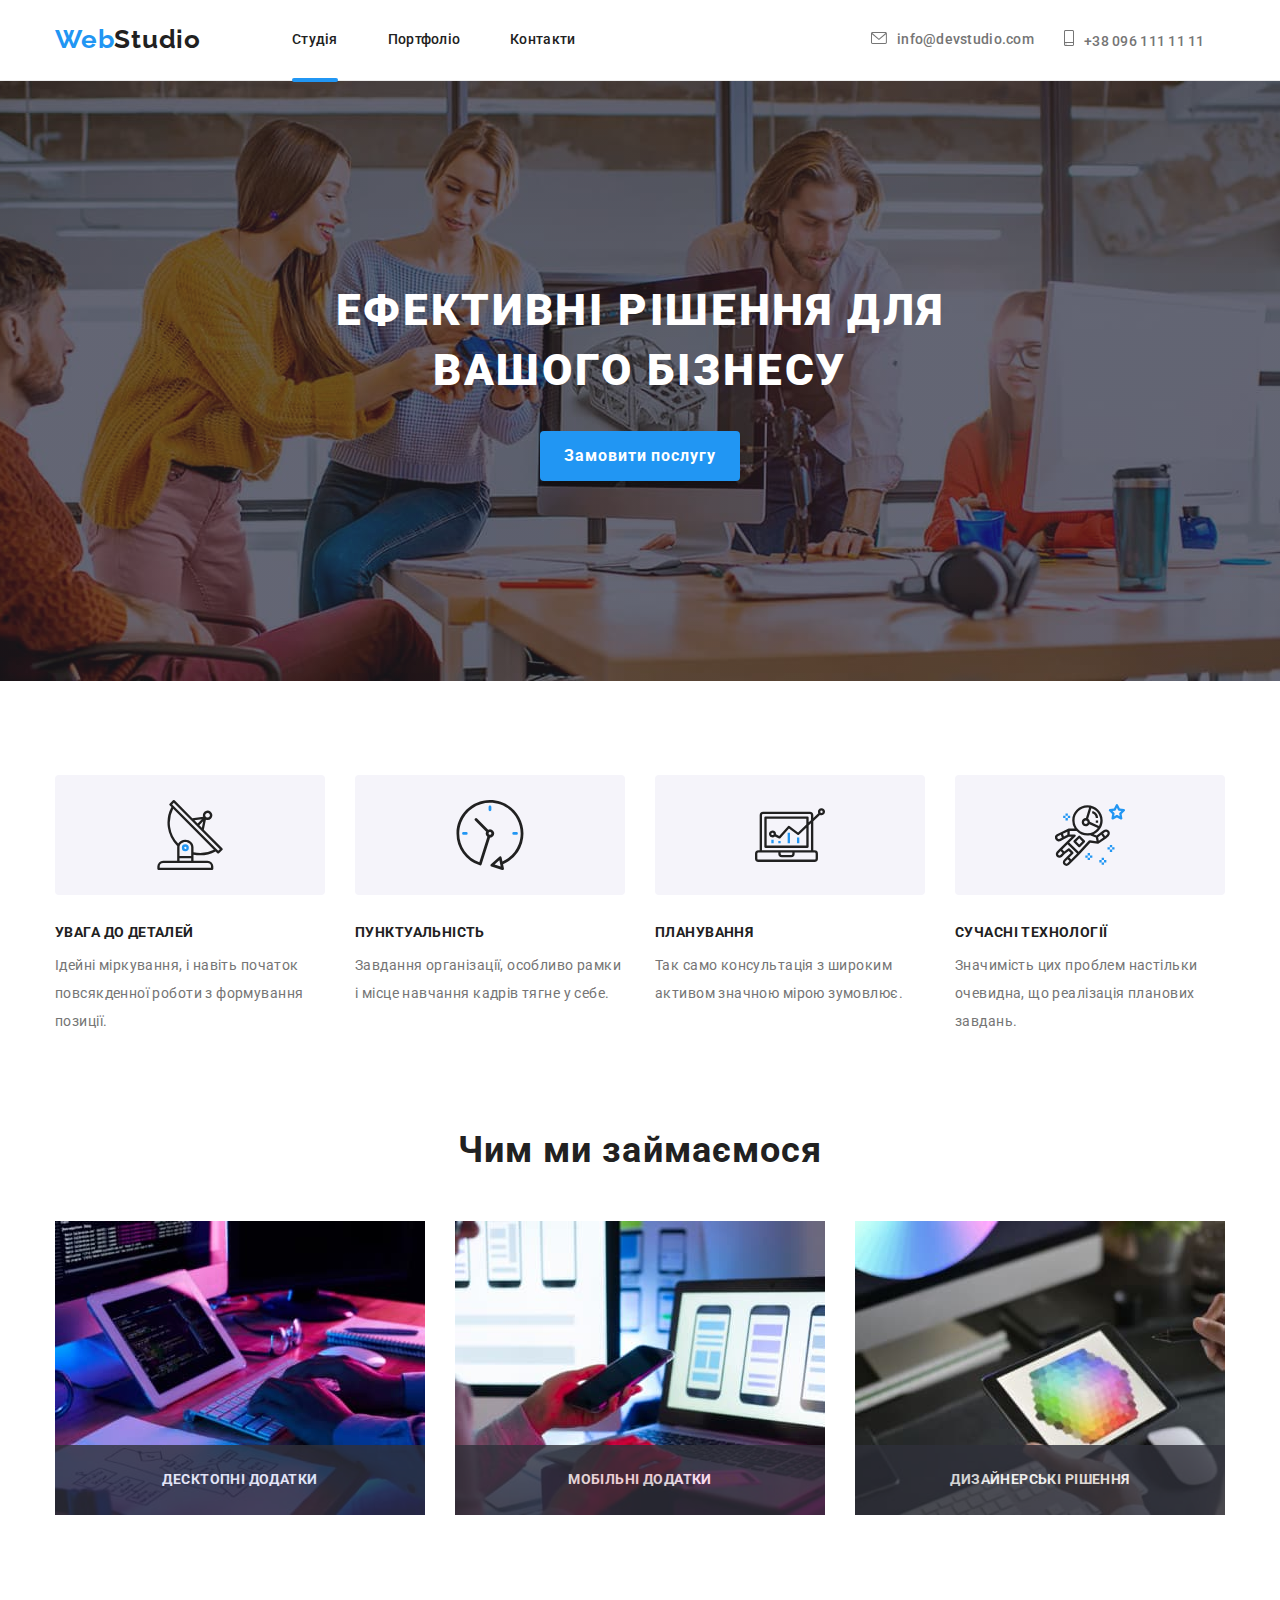
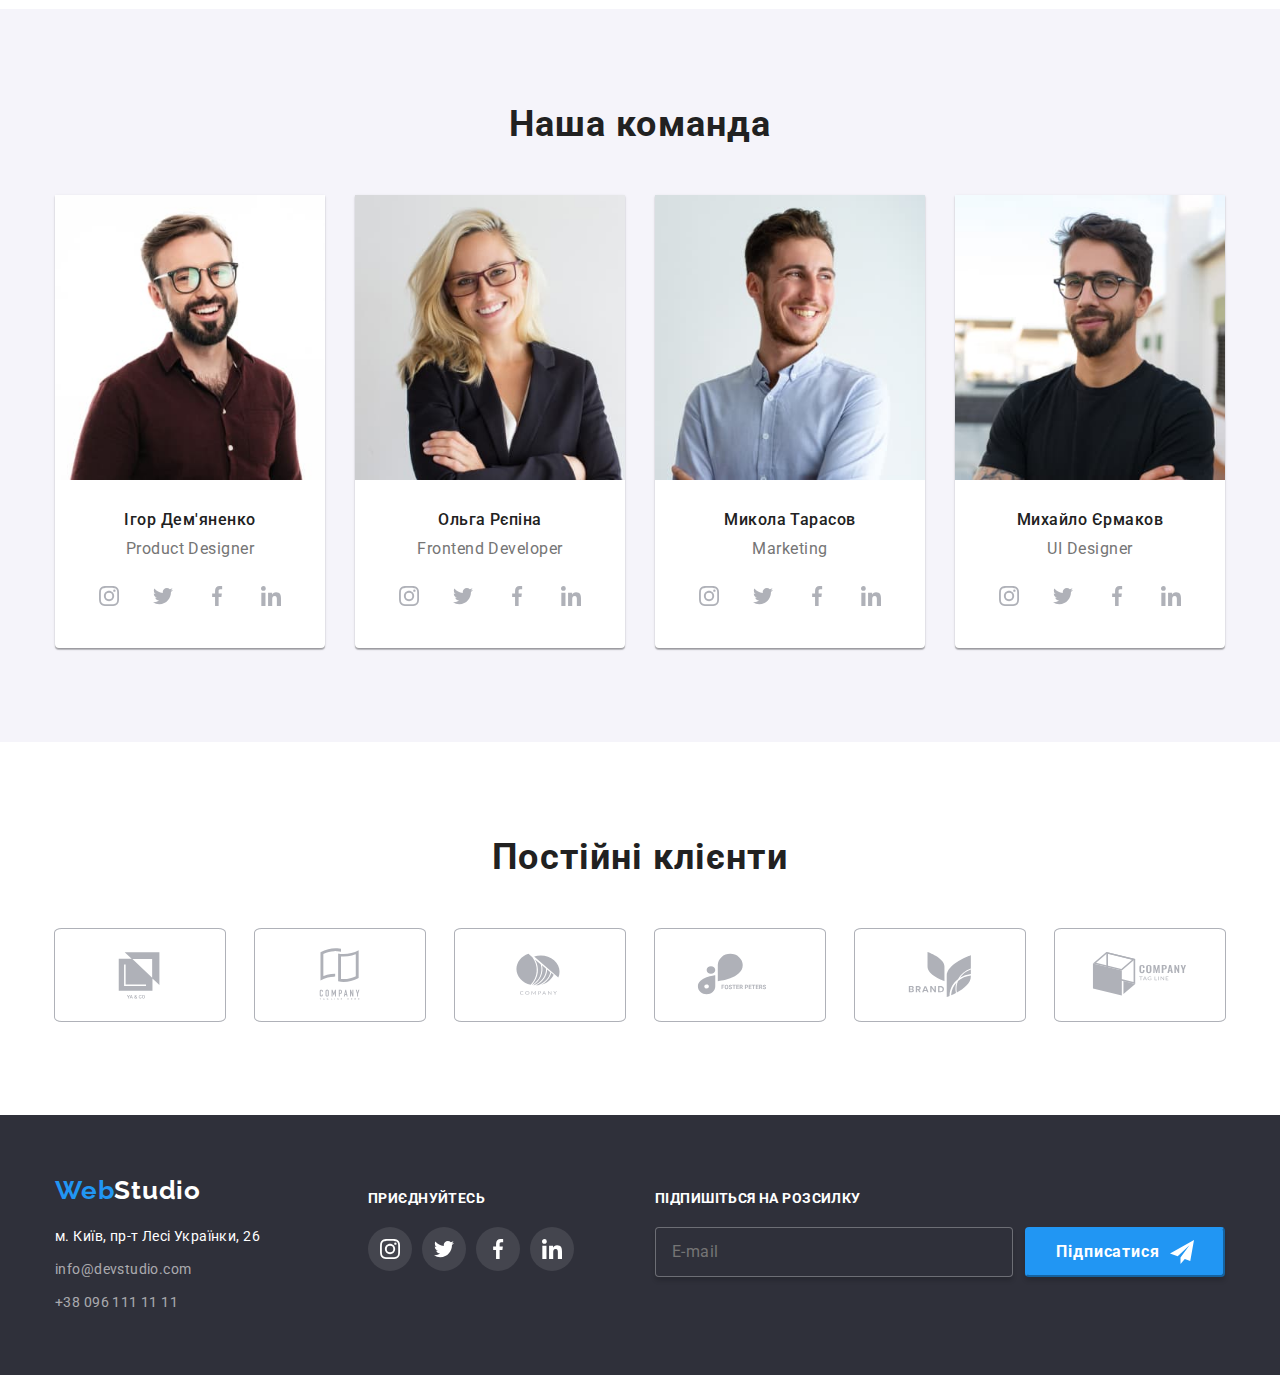
==== commit 9b7cac69: "1" ====
--- a/index.html
+++ b/index.html
@@ -53,6 +53,45 @@
             <svg width="40" height="40">
               <use href="./images/icons.svg#icon-burger-menu"></use></svg>
         </button>
+                <!--Mobile-menu-->
+
+          <div class="mobile-menu js-menu-container">
+            <div class="mobile-container">
+              <button class="mobile-menu__close-button js-close-menu" type="button">
+                <svg class="mobile__icon-close" width="40" height="40">
+                <use href="./images/icons.svg#icon-mobile-close"></use>
+              </svg>
+              </button>
+            <nav class="mobile-menu__nav">
+              <ul class="mobile-nav">
+            <li class="mobile-nav__item"><a href="./index.html" class="mobile-nav__link">Студія</a></li>
+            <li class="mobile-nav__item">
+              <a href="./portfolio.html" class="mobile-nav__link">Портфоліо</a>
+            </li>
+            <li class="mobile-nav__item"><a href="./" class="mobile-nav__link">Контакти</a></li>
+          </ul>
+            </nav>
+            <div class="mobile-menu__auth">
+              <ul class="mobile-auth">
+                <li class="mobile-auth__item">
+              <a href="tel:+380961111111" class="mobile-auth__link">+38 096 111 11 11</a>
+            </li>
+            <li class="mobile-auth__item">
+              <a class="mobile-auth__email" href="mailto:info@devstudio.com">info@devstudio.com</a>
+            </li>
+            
+          </ul>
+            </div>
+            <div class="mobile-menu__net">
+              <ul class="mobile-net">
+                <li class="mobile-net__item"><a href="" class="mobile-net__link">Instagram</a></li>
+                <li class="mobile-net__item"><a href="" class="mobile-net__link">Twitter</a></li>
+                <li class="mobile-net__item"><a href="" class="mobile-net__link">Facebook</a></li>
+                <li class="mobile-net__item"><a href="" class="mobile-net__link">LinkedIn</a></li>
+              </ul>
+            </div>
+            </div>
+          </div>
         </nav>
       </div>
     </header>
@@ -447,45 +486,7 @@
     </footer>
 
    
-        <!--Mobile-menu-->
-
-          <div class="mobile-menu js-menu-container">
-            <div class="mobile-container">
-              <button class="mobile-menu__close-button js-close-menu" type="button">
-                <svg class="mobile__icon-close" width="40" height="40">
-                <use href="./images/icons.svg#icon-mobile-close"></use>
-              </svg>
-              </button>
-            <nav class="mobile-menu__nav">
-              <ul class="mobile-nav">
-            <li class="mobile-nav__item"><a href="./index.html" class="mobile-nav__link">Студія</a></li>
-            <li class="mobile-nav__item">
-              <a href="./portfolio.html" class="mobile-nav__link">Портфоліо</a>
-            </li>
-            <li class="mobile-nav__item"><a href="./" class="mobile-nav__link">Контакти</a></li>
-          </ul>
-            </nav>
-            <div class="mobile-menu__auth">
-              <ul class="mobile-auth">
-                <li class="mobile-auth__item">
-              <a href="tel:+380961111111" class="mobile-auth__link">+38 096 111 11 11</a>
-            </li>
-            <li class="mobile-auth__item">
-              <a class="mobile-auth__email" href="mailto:info@devstudio.com">info@devstudio.com</a>
-            </li>
-            
-          </ul>
-            </div>
-            <div class="mobile-menu__net">
-              <ul class="mobile-net">
-                <li class="mobile-net__item"><a href="" class="mobile-net__link">Instagram</a></li>
-                <li class="mobile-net__item"><a href="" class="mobile-net__link">Twitter</a></li>
-                <li class="mobile-net__item"><a href="" class="mobile-net__link">Facebook</a></li>
-                <li class="mobile-net__item"><a href="" class="mobile-net__link">LinkedIn</a></li>
-              </ul>
-            </div>
-            </div>
-          </div>
+
           
            <!-- Backdrop -->
     <div class="backdrop is-hidden" data-modal>
--- a/css/main.min.css
+++ b/css/main.min.css
@@ -1 +1 @@
-*,*::before,*::after{-webkit-box-sizing:border-box;box-sizing:border-box}:root{--primary-text-color: #212121;--background-color: #F5F5F5;--aditional-color: #ffffff;--accent-text-color: #757575;--button-active-color: #2196F3;--transition-timing-function: 250ms cubic-bezier(0.4, 0, 0.2, 1);--bp-mobail: 480px;--bp-tablet: 768px;--bp-desktop: 1200px}body{font-family:“Roboto”,sans-serif;font-style:normal;font-weight:400;color:var(--primary-text-color)}h1,h2,h3,h4,p,ul{margin:0}ul{-webkit-padding-start:0;padding-inline-start:0}.visually-hidden{position:absolute;white-space:nowrap;width:1px;height:1px;overflow:hidden;border:0;padding:0;clip:rect(0);-webkit-clip-path:inset(50%);clip-path:inset(50%);margin:-1px}.container{padding-left:15px;padding-right:15px}@media screen and (min-width: 480px){.container{width:480px;margin:0 auto}}@media screen and (min-width: 768px){.container{width:768px}}@media screen and (min-width: 1200px){.container{width:1200px}}/*! modern-normalize v1.1.0 | MIT License | https://github.com/sindresorhus/modern-normalize */*,::before,::after{-webkit-box-sizing:border-box;box-sizing:border-box}html{line-height:1.15;-webkit-text-size-adjust:100%;-moz-tab-size:4;-o-tab-size:4;tab-size:4}body{margin:0;font-family:system-ui,-apple-system,"Segoe UI",Roboto,Helvetica,Arial,sans-serif,"Apple Color Emoji","Segoe UI Emoji"}hr{height:0;color:inherit}abbr[title]{-webkit-text-decoration:underline dotted;text-decoration:underline dotted}b,strong{font-weight:bolder}code,kbd,samp,pre{font-family:ui-monospace,SFMono-Regular,Consolas,"Liberation Mono",Menlo,monospace;font-size:1em}small{font-size:80%}sub,sup{font-size:75%;line-height:0;position:relative;vertical-align:baseline}sub{bottom:-0.25em}sup{top:-0.5em}table{text-indent:0;border-color:inherit}button,input,optgroup,select,textarea{font-family:inherit;font-size:100%;line-height:1.15;margin:0}button,select{text-transform:none}button,[type=button],[type=reset],[type=submit]{-webkit-appearance:button}::-moz-focus-inner{border-style:none;padding:0}:-moz-focusring{outline:1px dotted ButtonText}:-moz-ui-invalid{box-shadow:none}legend{padding:0}progress{vertical-align:baseline}::-webkit-inner-spin-button,::-webkit-outer-spin-button{height:auto}[type=search]{-webkit-appearance:textfield;outline-offset:-2px}::-webkit-search-decoration{-webkit-appearance:none}::-webkit-file-upload-button{-webkit-appearance:button;font:inherit}summary{display:list-item}.section-hero{width:100%;width:480px;background-color:#c4c4c4;background-image:-webkit-gradient(linear, left top, right top, from(rgba(47, 48, 58, 0.4)), to(rgba(47, 48, 58, 0.4))),url(../images/phone-bg.jpg);background-image:linear-gradient(to right, rgba(47, 48, 58, 0.4), rgba(47, 48, 58, 0.4)),url(../images/phone-bg.jpg);background-repeat:no-repeat;background-position:center;background-size:cover}@media(min-width: 768px){.section-hero{background-image:-webkit-gradient(linear, left top, right top, from(rgba(47, 48, 58, 0.4)), to(rgba(47, 48, 58, 0.4))),url(../images/tablet-bg.jpg);background-image:linear-gradient(to right, rgba(47, 48, 58, 0.4), rgba(47, 48, 58, 0.4)),url(../images/tablet-bg.jpg);width:768px}}@media(min-width: 1200px){.section-hero{background-image:-webkit-gradient(linear, left top, right top, from(rgba(47, 48, 58, 0.4)), to(rgba(47, 48, 58, 0.4))),url(../images/dt-bg.jpg);background-image:linear-gradient(to right, rgba(47, 48, 58, 0.4), rgba(47, 48, 58, 0.4)),url(../images/dt-bg.jpg);width:1600px}}@media(min-device-pixel-ratio: 2),(-webkit-min-device-pixel-ratio: 2),(min-resolution: 192dpi),(min-resolution: 2dppx){.section-hero{background-image:-webkit-gradient(linear, left top, right top, from(rgba(47, 48, 58, 0.4)), to(rgba(47, 48, 58, 0.4))),url(../images/phone-bg@2x.jpg);background-image:linear-gradient(to right, rgba(47, 48, 58, 0.4), rgba(47, 48, 58, 0.4)),url(../images/phone-bg@2x.jpg)}}@media(min-device-pixel-ratio: 2)and (min-width: 768px),(-webkit-min-device-pixel-ratio: 2)and (min-width: 768px),(min-resolution: 192dpi)and (min-width: 768px),(min-resolution: 2dppx)and (min-width: 768px){.section-hero{background-image:-webkit-gradient(linear, left top, right top, from(rgba(47, 48, 58, 0.4)), to(rgba(47, 48, 58, 0.4))),url(../images/tablet-bg@2x.jpg);background-image:linear-gradient(to right, rgba(47, 48, 58, 0.4), rgba(47, 48, 58, 0.4)),url(../images/tablet-bg@2x.jpg)}}@media(min-device-pixel-ratio: 2)and (min-width: 1200px),(-webkit-min-device-pixel-ratio: 2)and (min-width: 1200px),(min-resolution: 192dpi)and (min-width: 1200px),(min-resolution: 2dppx)and (min-width: 1200px){.section-hero{background-image:-webkit-gradient(linear, left top, right top, from(rgba(47, 48, 58, 0.4)), to(rgba(47, 48, 58, 0.4))),url(../images/dt-bg@2x.jpg);background-image:linear-gradient(to right, rgba(47, 48, 58, 0.4), rgba(47, 48, 58, 0.4)),url(../images/dt-bg@2x.jpg)}}.container-hero{display:-webkit-box;display:-ms-flexbox;display:flex;-webkit-box-orient:vertical;-webkit-box-direction:normal;-ms-flex-direction:column;flex-direction:column;height:400px;padding-top:118px;padding-bottom:118px;-webkit-box-align:center;-ms-flex-align:center;align-items:center}@media(min-width: 1200px){.container-hero{height:600px;padding-top:200px;padding-bottom:200px}}.section-hero__title{display:block;width:360px;height:84px;text-align:center;margin:0 auto 30px auto;font-family:Roboto;font-weight:900;font-size:26px;line-height:1.62;letter-spacing:.06em;text-transform:uppercase;color:var(--aditional-color)}@media(min-width: 1200px){.section-hero__title{width:696px;height:120px;font-size:44px;line-height:1.36}}.main-button{min-width:200px;height:50px;padding:10px 24px;font-family:Roboto;font-style:normal;font-weight:700;font-size:16px;line-height:1.88;letter-spacing:.06em;color:var(--aditional-color);background:#2196f3;-webkit-box-shadow:0px 4px 4px rgba(0,0,0,.15);box-shadow:0px 4px 4px rgba(0,0,0,.15);border:0;border-radius:4px;cursor:pointer;-webkit-transition:background-color var(--transition-timing-function),color var(--transition-timing-function),-webkit-box-shadow var(--transition-timing-function);transition:background-color var(--transition-timing-function),color var(--transition-timing-function),-webkit-box-shadow var(--transition-timing-function);transition:background-color var(--transition-timing-function),color var(--transition-timing-function),box-shadow var(--transition-timing-function);transition:background-color var(--transition-timing-function),color var(--transition-timing-function),box-shadow var(--transition-timing-function),-webkit-box-shadow var(--transition-timing-function)}@media(--bp-desktop){.main-button{min-width:216px;padding:10px 32px}}.hero-button{margin:0 auto}.hero-button:hover,.hero-button:active,.hero-button:focus{background:#188ce8;-webkit-box-shadow:0px 4px 4px rgba(0,0,0,.15);box-shadow:0px 4px 4px rgba(0,0,0,.15);color:var(--aditional-color)}.page-header{width:480px;width:100%;border-bottom:1px solid #ececec}.main-nav{display:-webkit-box;display:-ms-flexbox;display:flex;-webkit-box-pack:justify;-ms-flex-pack:justify;justify-content:space-between;-webkit-box-align:center;-ms-flex-align:center;align-items:center}.logo{display:-webkit-box;display:-ms-flexbox;display:flex;width:134px;font-family:Raleway;font-style:normal;font-weight:700;font-size:24px;line-height:1.17;letter-spacing:.03em;color:var(--button-active-color);text-decoration:none}@media(min-width: 1200px){.logo{width:145px;font-size:26px;line-height:1.19}}.page-header__logo{padding-top:16px;padding-bottom:16px}@media(min-width: 768px){.page-header__logo{margin-right:87px;padding-top:26px;padding-bottom:26px}}@media(min-width: 1200px){.page-header__logo{margin-right:92px;padding-top:24px;padding-bottom:25px}}.logo__text{color:var(--primary-text-color)}.page-header__burger-button{padding:0;width:40px;height:40px;display:-webkit-box;display:-ms-flexbox;display:flex;-webkit-box-pack:center;-ms-flex-pack:center;justify-content:center;-webkit-box-align:center;-ms-flex-align:center;align-items:center;background-color:var(--aditional-color);border:0}@media(min-width: 768px){.page-header__burger-button{display:none}}.site-nav{display:none}@media(min-width: 768px){.site-nav{display:-webkit-box;display:-ms-flexbox;display:flex;-webkit-box-align:center;-ms-flex-align:center;align-items:center;width:283px;padding-left:0;margin-left:0;margin-right:auto;list-style:none}}@media(min-width: 768px){.site-nav__item{display:-webkit-box;display:-ms-flexbox;display:flex;display:block;position:relative}.site-nav__item:not(:last-child){margin-right:50px}}.site-nav__link{display:none}@media(min-width: 768px){.site-nav__link{display:-webkit-box;display:-ms-flexbox;display:flex;font-family:Roboto;font-weight:500;font-size:14px;line-height:1.14;letter-spacing:.02em;color:var(--primary-text-color);text-decoration:none;padding-top:32px;padding-bottom:32px;-webkit-transition:color var(--transition-timing-function);transition:color var(--transition-timing-function)}.site-nav__link:hover,.site-nav__link:focus,.site-nav__link:active{color:var(--button-active-color)}}@media(min-width: 768px){.site-nav__link--current::after{display:block;content:"";width:100%;height:4px;position:absolute;left:0;bottom:-2px;background-color:var(--button-active-color);border-radius:2px}}.site-auth{display:none}@media(min-width: 768px){.site-auth{display:-webkit-box;display:-ms-flexbox;display:flex;-webkit-box-orient:vertical;-webkit-box-direction:normal;-ms-flex-direction:column;flex-direction:column;gap:10px;padding-top:21px;padding-bottom:21px}}@media(min-width: 1200px){.site-auth{-webkit-box-orient:horizontal;-webkit-box-direction:normal;-ms-flex-direction:row;flex-direction:row;gap:30px}}.site-auth__link{color:var(--accent-text-color);font-family:Roboto;font-size:12px;line-height:1.17;font-weight:500;letter-spacing:.02em;text-decoration:none;-webkit-transition:color var(--transition-timing-function);transition:color var(--transition-timing-function)}.site-auth__link:hover,.site-auth__link:focus{color:var(--button-active-color)}@media(min-width: 1200px){.site-auth__link{font-size:14px;line-height:1.14}}.site-auth__icon{fill:currentColor;margin-right:8px}@media(min-width: 1200px){.site-auth__icon{margin-right:10px}}.site-auth__item{list-style:none}@media(min-width: 1200px){.site-auth__item{min-width:161px}}.backdrop{position:fixed;top:0;left:0;z-index:1;width:100%;height:100%;background-color:rgba(0,0,0,.2);-webkit-transition:opacity var(--transition-timing-function),visibility var(--transition-timing-function);transition:opacity var(--transition-timing-function),visibility var(--transition-timing-function)}.is-hidden{visibility:hidden;opacity:0;pointer-events:none}.backdrop .is-hidden .modal{-webkit-transform:translate(-50%, -50%);transform:translate(-50%, -50%)}.modal{position:absolute;top:50%;left:50%;-webkit-transform:translate(-50%, -50%);transform:translate(-50%, -50%);width:450px;height:609px;height:100%;padding:40px;border-radius:4px;-webkit-box-shadow:0px 1px 3px rgba(0,0,0,.12),0px 1px 1px rgba(0,0,0,.14),0px 2px 1px rgba(0,0,0,.2);box-shadow:0px 1px 3px rgba(0,0,0,.12),0px 1px 1px rgba(0,0,0,.14),0px 2px 1px rgba(0,0,0,.2);background-color:var(--aditional-color);-webkit-transition:-webkit-transform var(--transition-timing-function),-webkit-box-shadow var(--transition-timing-function);transition:-webkit-transform var(--transition-timing-function),-webkit-box-shadow var(--transition-timing-function);transition:transform var(--transition-timing-function),box-shadow var(--transition-timing-function);transition:transform var(--transition-timing-function),box-shadow var(--transition-timing-function),-webkit-transform var(--transition-timing-function),-webkit-box-shadow var(--transition-timing-function)}@media(min-width: 1200px){.modal{width:528px;max-height:581px}}.button-close{position:absolute;display:-webkit-box;display:-ms-flexbox;display:flex;-webkit-box-pack:center;-ms-flex-pack:center;justify-content:center;-webkit-box-align:center;-ms-flex-align:center;align-items:center;right:8px;top:8px;width:30px;height:30px;padding:0;background:none;border:1px solid rgba(0,0,0,.1);border-radius:50%;color:#000;cursor:pointer;-webkit-transition:color var(--transition-timing-function);transition:color var(--transition-timing-function)}.button-close:focus,.button-close:hover{color:var(--button-active-color)}.x-icon{fill:currentColor}.order-form{position:relative}.order-form__title{font-family:Roboto;margin-bottom:12px;font-style:normal;font-weight:700;font-size:20px;line-height:1.15;text-align:center;letter-spacing:.03em;color:var(--primary-text-color)}.order-form__inputs{position:relative}.order-form__inputs:focus-within{fill:var(--button-active-color)}.order-form__label{display:block;margin-bottom:4px;font-family:Roboto;font-size:12px;line-height:1.17;letter-spacing:.01em;color:var(--accent-text-color)}.order-form__input{width:100%;height:40px;padding:11px 12px 11px 35px;margin-bottom:10px;border:1px solid rgba(33,33,33,.2);border-radius:4px;outline:none;-webkit-transition:border-color var(--transition-timing-function),color var(--transition-timing-function);transition:border-color var(--transition-timing-function),color var(--transition-timing-function)}.order-form__input:focus,.order-form__input:active{border-color:var(--button-active-color);color:var(--button-active-color);cursor:pointer}.order-form__icon{position:absolute;top:40%;left:12px;-webkit-transform:translateY(-50%);transform:translateY(-50%)}.order-form__textarea{width:370px;height:120px;padding:12px 16px;margin-bottom:20px;font-family:Roboto;font-weight:400;font-size:12px;line-height:1.17;letter-spacing:.01em;color:rgba(117,117,117,.5);border:1px solid rgba(33,33,33,.2);border-radius:4px;outline:none;resize:none;-webkit-transition:border-color var(--transition-timing-function);transition:border-color var(--transition-timing-function)}@media(min-width: 1200px){.order-form__textarea{width:448px}}.order-form__textarea:active,.order-form__textarea:focus{border-color:var(--button-active-color);cursor:pointer}.checkbox{position:relative}.checkbox__input{appearance:none;-webkit-appearance:none;-moz-appearance:none}.checkbox__input:checked+.checkbox__icon--checked{background-color:var(--button-active-color);border:0;cursor:pointer}.checkbox__label{display:block;padding-left:28px;font-family:Roboto;font-weight:400;font-size:12px;line-height:1.17;letter-spacing:.03em;color:var(--accent-text-color);margin-bottom:30px}@media(min-width: 1200px){.checkbox__label{font-size:14px;line-height:1.71}}.checkbox__icon--checked{position:absolute;fill:var(--aditional-color);border:none;left:5px;top:3px;border:2px solid var(--primary-text-color);border-radius:2px;-webkit-transition:background-color var(--transition-timing-function);transition:background-color var(--transition-timing-function)}.checkbox__text{color:var(--button-active-color)}.order-form__button{display:-webkit-box;display:-ms-flexbox;display:flex;-webkit-box-pack:center;-ms-flex-pack:center;justify-content:center;-webkit-box-align:center;-ms-flex-align:center;align-items:center;padding:10px 52px;margin:0 auto;margin-bottom:40px;width:200px;height:50px;font-family:Roboto;font-weight:700;font-size:16px;line-height:1.88;letter-spacing:.06em;color:var(--aditional-color);background-color:var(--button-active-color);border-radius:4px;border-color:var(--button-active-color);-webkit-transition:background-color var(--transition-timing-function),-webkit-box-shadow var(--transition-timing-function);transition:background-color var(--transition-timing-function),-webkit-box-shadow var(--transition-timing-function);transition:background-color var(--transition-timing-function),box-shadow var(--transition-timing-function);transition:background-color var(--transition-timing-function),box-shadow var(--transition-timing-function),-webkit-box-shadow var(--transition-timing-function)}.order-form__button:focus,.order-form__button:hover,.order-form__button:active{background-color:#188ce8;-webkit-box-shadow:0px 4px 4px rgba(0,0,0,.15);box-shadow:0px 4px 4px rgba(0,0,0,.15)}.logo{display:-webkit-box;display:-ms-flexbox;display:flex;width:134px;font-family:Raleway;font-style:normal;font-weight:700;font-size:24px;line-height:1.17;letter-spacing:.03em;color:var(--button-active-color);text-decoration:none}@media(min-width: 1200px){.logo{width:145px;font-size:26px;line-height:1.19}}.mobile-menu{width:100vh;margin-left:auto;margin-right:auto;margin-bottom:auto;display:none;position:fixed;top:0;left:0;-webkit-transform:translateX(100%);transform:translateX(100%);background-color:var(--aditional-color);padding:48px 40px;z-index:1;-webkit-transition:-webkit-transform var(--transition-timing-function);transition:-webkit-transform var(--transition-timing-function);transition:transform var(--transition-timing-function);transition:transform var(--transition-timing-function), -webkit-transform var(--transition-timing-function)}.mobile-menu.is-open{-webkit-transform:translateX(0);transform:translateX(0);display:-webkit-box;display:-ms-flexbox;display:flex}.mobile-menu .mobile-container{display:-webkit-box;display:-ms-flexbox;display:flex;-webkit-box-orient:vertical;-webkit-box-direction:normal;-ms-flex-direction:column;flex-direction:column;height:100%;-webkit-box-pack:justify;-ms-flex-pack:justify;justify-content:space-between}.mobile-menu__close-button{position:absolute;top:10px;right:15px;border:0;background-color:var(--aditional-color);fill:var(--primary-text-color)}.mobile-menu__close-button:hover,.mobile-menu__close-button:focus{fill:var(--button-active-color)}.mobile-nav{display:-webkit-box;display:-ms-flexbox;display:flex;list-style:none;gap:32px;-webkit-box-orient:vertical;-webkit-box-direction:normal;-ms-flex-direction:column;flex-direction:column;-ms-flex-item-align:start;align-self:flex-start;height:100%}.mobile-nav__link{display:block;font-family:"Roboto";font-style:normal;font-weight:500;font-size:40px;line-height:1.18;letter-spacing:.02em;text-decoration:none;color:var(--primary-text-color)}.mobile-nav__link:focus,.mobile-nav__link:hover{color:var(--button-active-color)}.mobile-auth{list-style:none}.mobile-auth__link{display:block;margin-bottom:32px;font-family:"Roboto";font-style:normal;font-weight:500;font-size:34px;line-height:1.18;letter-spacing:.02em;color:var(--button-active-color);text-decoration:none}.mobile-auth__email{display:block;margin-bottom:64px;font-size:24px;line-height:1.17;letter-spacing:.02em;color:var(--accent-text-color);text-decoration:none}.mobile-net{list-style:none;display:-webkit-box;display:-ms-flexbox;display:flex;gap:20px;-ms-flex-item-align:end;align-self:flex-end}.mobile-net__link{display:block;padding-right:10px;position:relative;font-family:"Roboto";font-style:normal;font-weight:500;font-size:18px;line-height:1.22;letter-spacing:.02em;color:#2196f3;text-decoration:none}.mobile-net__item:not(:last-child){border-right:1px solid rgba(33,33,33,.2)}.section-features{width:100%;width:480px;padding-top:60px;padding-bottom:60px}@media(min-width: 1200px){.section-features{padding-top:94px;padding-bottom:94px}}.features{display:-webkit-box;display:-ms-flexbox;display:flex;-ms-flex-wrap:wrap;flex-wrap:wrap;gap:30px}@media(min-width: 768px){.features{-ms-flex-preferred-size:calc((100% - 30px)/2);flex-basis:calc((100% - 30px)/2)}}@media(min-width: 1200px){.features{-webkit-box-orient:horizontal;-webkit-box-direction:normal;-ms-flex-direction:row;flex-direction:row;-ms-flex-wrap:nowrap;flex-wrap:nowrap}}.features__list{display:-webkit-box;display:-ms-flexbox;display:flex;-webkit-box-orient:vertical;-webkit-box-direction:normal;-ms-flex-direction:column;flex-direction:column;width:450px;list-style:none}@media(min-width: 768px){.features__list{width:354px;-ms-flex-preferred-size:calc((100% - 30px)/2);flex-basis:calc((100% - 30px)/2)}}@media(min-width: 1200px){.features__list{width:270px}}.features__item{display:-webkit-box;display:-ms-flexbox;display:flex;width:450px;height:120px;background-color:#f5f4fa;-webkit-box-pack:center;-ms-flex-pack:center;justify-content:center;-webkit-box-align:center;-ms-flex-align:center;align-items:center;border-radius:4px}@media(min-width: 768px){.features__item{width:354px;height:120px}}@media(min-width: 1200px){.features__item{width:270px;height:120px}}.features__icon{fill:currentColor;width:70px;height:70px}.features__subtitle{text-align:center;margin-bottom:10px;margin-top:30px;font-family:Roboto;font-weight:700;font-size:14px;line-height:1.14;letter-spacing:.03em;text-transform:uppercase}@media(min-width: 768px){.features__subtitle{text-align:start}}.features__text{font-family:Roboto;font-size:14px;line-height:2;letter-spacing:.03em;color:var(--accent-text-color)}.section-activities{width:480px;display:none;margin:0 auto}@media(min-width: 1200px){.section-activities{display:-webkit-box;display:-ms-flexbox;display:flex;padding-bottom:94px;width:100%;width:auto}}.activities{display:-webkit-box;display:-ms-flexbox;display:flex;padding:0}.activities__title{display:block;display:-webkit-box;display:-ms-flexbox;display:flex;-webkit-box-pack:center;-ms-flex-pack:center;justify-content:center;width:366px;font-family:Roboto;font-weight:700;font-size:36px;line-height:1.17;letter-spacing:.03em;color:var(--primary-text-color);margin-bottom:50px}.activities__item{display:-webkit-box;display:-ms-flexbox;display:flex;position:relative;min-width:370px;list-style:none}.activities__item:not(:last-child){margin-right:30px}.activities__thumb{position:absolute;display:-webkit-box;display:-ms-flexbox;display:flex;-webkit-box-pack:center;-ms-flex-pack:center;justify-content:center;-webkit-box-align:center;-ms-flex-align:center;align-items:center;width:100%;height:70px;bottom:0;background-color:#2f303a;opacity:.8}.activities__subtitle{font-family:Roboto;font-weight:700;font-size:14px;line-height:1.14;text-align:center;letter-spacing:.03em;text-transform:uppercase;color:var(--aditional-color)}.activities__photo{display:block;max-width:100%;height:auto;margin:0}.section-staff{width:100%;background-color:#f5f4fa;padding-top:60px;padding-bottom:60px}@media(min-width: 1200px){.section-staff{padding-top:94px;padding-bottom:94px}}.staff__title{display:block;display:-webkit-box;display:-ms-flexbox;display:flex;-webkit-box-pack:center;-ms-flex-pack:center;justify-content:center;font-family:Roboto;font-weight:700;font-size:33px;line-height:1.18;letter-spacing:.03em;color:var(--primary-text-color);margin-bottom:30px}@media(min-width: 1200px){.staff__title{margin-bottom:50px;font-size:36px;line-height:1.17}}.staff__list{display:-webkit-box;display:-ms-flexbox;display:flex;-ms-flex-wrap:wrap;flex-wrap:wrap;gap:30px;list-style:none}@media(min-width: 768px){.staff__list{-ms-flex-preferred-size:calc((100% - 30px)/2);flex-basis:calc((100% - 30px)/2)}}@media(min-width: 1200px){.staff__list{-webkit-box-orient:horizontal;-webkit-box-direction:normal;-ms-flex-direction:row;flex-direction:row;-ms-flex-wrap:nowrap;flex-wrap:nowrap}}.card-staff{display:-webkit-box;display:-ms-flexbox;display:flex;-webkit-box-pack:center;-ms-flex-pack:center;justify-content:center;-ms-flex-wrap:wrap;flex-wrap:wrap;width:450px;background:var(--aditional-color);-webkit-box-shadow:0px 1px 3px rgba(0,0,0,.12),0px 1px 1px rgba(0,0,0,.14),0px 2px 1px rgba(0,0,0,.2);box-shadow:0px 1px 3px rgba(0,0,0,.12),0px 1px 1px rgba(0,0,0,.14),0px 2px 1px rgba(0,0,0,.2);border-radius:0px 0px 4px 4px}@media(min-width: 768px){.card-staff{width:354px}}@media(min-width: 1200px){.card-staff{width:270px}}.card-staff__photo{display:block;width:100%;width:450px}@media(min-width: 768px){.card-staff__photo{width:354px}}@media(min-width: 1200px){.card-staff__photo{width:270px}}.card-staff__text{padding-top:30px}.card-staff__name{font-family:Roboto;font-weight:500;font-size:16px;line-height:1.19;text-align:center;letter-spacing:.03em;color:var(--primary-text-color);margin-bottom:10px}.card-staff__position{font-family:Roboto;font-weight:400;font-size:16px;line-height:1.19;text-align:center;letter-spacing:.03em;color:var(--accent-text-color)}.card-net{display:-webkit-box;display:-ms-flexbox;display:flex;gap:10px;-webkit-box-pack:center;-ms-flex-pack:center;justify-content:center;list-style:none;-webkit-box-orient:horizontal;-webkit-box-direction:normal;-ms-flex-direction:row;flex-direction:row;padding:16px 122px 24px 122px}@media(min-width: 768px){.card-net{padding:16px 74px 24px 74px}}@media(min-width: 1200px){.card-net{padding:16px 32px 30px 32px}}.card-net__link{display:-webkit-box;display:-ms-flexbox;display:flex;-webkit-box-align:center;-ms-flex-align:center;align-items:center;-webkit-box-pack:center;-ms-flex-pack:center;justify-content:center;width:44px;height:44px;border-radius:50%;-webkit-transition:background-color var(--transition-timing-function),color var(--transition-timing-function),fill var(--transition-timing-function);transition:background-color var(--transition-timing-function),color var(--transition-timing-function),fill var(--transition-timing-function);background-color:var(--aditional-color);color:#afb1b8}.card-net__link:hover,.card-net__link:focus{background-color:var(--button-active-color);color:var(--aditional-color)}.card-net__link .card-net__icon{fill:currentColor}.section-clients{width:100%;padding-top:60px;padding-bottom:60px}@media(min-width: 1200px){.section-clients{padding-top:94px;padding-bottom:94px}}.clients__title{display:block;display:-webkit-box;display:-ms-flexbox;display:flex;-webkit-box-pack:center;-ms-flex-pack:center;justify-content:center;font-family:Roboto;font-weight:700;font-size:28px;line-height:1.18;letter-spacing:.03em;color:var(--primary-text-color);margin-bottom:30px}@media(min-width: 1200px){.clients__title{font-size:36px;line-height:1.17;margin-bottom:50px}}.clients{display:-webkit-box;display:-ms-flexbox;display:flex}@media(min-width: 768px){.clients{-ms-flex-preferred-size:calc((100% - 60px)/3);flex-basis:calc((100% - 60px)/3)}}@media(min-width: 1200px){.clients{-webkit-box-orient:horizontal;-webkit-box-direction:normal;-ms-flex-direction:row;flex-direction:row;-ms-flex-wrap:nowrap;flex-wrap:nowrap}}.clients__list{display:-webkit-box;display:-ms-flexbox;display:flex;list-style:none;-ms-flex-wrap:wrap;flex-wrap:wrap;gap:30px;-webkit-box-pack:center;-ms-flex-pack:center;justify-content:center}.clients__item{width:210px}@media(min-width: 768px){.clients__item{width:226px}}@media(min-width: 1200px){.clients__item{width:170px}}.clients__link{display:block;display:-webkit-box;display:-ms-flexbox;display:flex;width:210px;height:92px;-webkit-box-pack:center;-ms-flex-pack:center;justify-content:center;-webkit-box-align:center;-ms-flex-align:center;align-items:center;outline:1px solid #afb1b8;border-radius:4%;background-color:var(--aditional-color);color:#afb1b8;-webkit-transition:color var(--transition-timing-function),outline var(--transition-timing-function),fill var(--transition-timing-function);transition:color var(--transition-timing-function),outline var(--transition-timing-function),fill var(--transition-timing-function)}@media(min-width: 768px){.clients__link{width:226px}}@media(min-width: 1200px){.clients__link{width:170px}}.clients__link:hover,.clients__link:focus{outline:1px solid var(--button-active-color);color:var(--button-active-color)}.clients__icon{fill:currentColor;display:-webkit-box;display:-ms-flexbox;display:flex;-webkit-box-align:center;-ms-flex-align:center;align-items:center;-webkit-box-pack:center;-ms-flex-pack:center;justify-content:center;width:106px;height:60px}.footer{width:100%;background-color:#2f303a;display:-webkit-box;display:-ms-flexbox;display:flex}.footer__list{margin:0 auto}@media(min-width: 768px){.footer__list{-webkit-box-orient:horizontal;-webkit-box-direction:normal;-ms-flex-direction:row;flex-direction:row;-ms-flex-wrap:wrap;flex-wrap:wrap}}@media(min-width: 1200px){.footer__list{display:-webkit-box;display:-ms-flexbox;display:flex;width:1170px;-webkit-box-pack:justify;-ms-flex-pack:justify;justify-content:space-between;-webkit-box-align:center;-ms-flex-align:center;align-items:center}}.footer__links{display:-webkit-box;display:-ms-flexbox;display:flex;width:231px;-webkit-box-orient:vertical;-webkit-box-direction:normal;-ms-flex-direction:column;flex-direction:column;padding:60px 0;margin:0 auto}@media(min-width: 768px){.footer__links{width:232px;display:-webkit-inline-box;display:-ms-inline-flexbox;display:inline-flex;margin-left:61px}}@media(min-width: 1200px){.footer__links{margin:0}}.logo{display:-webkit-box;display:-ms-flexbox;display:flex;-ms-flex-item-align:center;align-self:center;width:145px;font-family:Raleway;font-style:normal;font-weight:700;font-size:24px;line-height:1.17;letter-spacing:.03em;color:var(--button-active-color);text-decoration:none}@media(min-width: 1200px){.logo{font-size:26px;line-height:1.19;-ms-flex-item-align:start;align-self:flex-start}}.logo__text--inverse{color:var(--aditional-color)}.contact{margin-top:20px}.contact__list{padding-left:0;list-style:none}.contact__item:not(:last-child){margin-bottom:9px}.contact__link{display:-webkit-box;display:-ms-flexbox;display:flex;-webkit-box-pack:center;-ms-flex-pack:center;justify-content:center;font-family:Roboto;font-size:14px;font-style:normal;line-height:1.71;letter-spacing:.03em;color:rgba(255,255,255,.6);text-decoration:none;-webkit-transition:color var(--transition-timing-function);transition:color var(--transition-timing-function)}.contact__link:focus,.contact__link:hover{color:var(--button-active-color)}.contact__link--white{color:var(--aditional-color)}@media(min-width: 1200px){.contact__link{display:block}}.join-links{display:-webkit-box;display:-ms-flexbox;display:flex;-webkit-box-orient:vertical;-webkit-box-direction:normal;-ms-flex-direction:column;flex-direction:column;gap:20px;padding-bottom:60px;margin-left:auto}@media(min-width: 768px){.join-links{width:206px;display:-webkit-inline-box;display:-ms-inline-flexbox;display:inline-flex;margin-left:165px}}@media(min-width: 1200px){.join-links{padding:72px 0 100px 0;margin-left:0}}.join-links__subtitle{display:-webkit-box;display:-ms-flexbox;display:flex;margin:0 auto;font-family:Roboto;font-weight:700;font-size:14px;line-height:1.14;letter-spacing:.03em;text-transform:uppercase;color:var(--aditional-color)}@media(min-width: 1200px){.join-links__subtitle{margin-left:0}}.social-net{display:-webkit-box;display:-ms-flexbox;display:flex;gap:10px;-webkit-box-pack:center;-ms-flex-pack:center;justify-content:center;list-style:none;-webkit-box-orient:horizontal;-webkit-box-direction:normal;-ms-flex-direction:row;flex-direction:row;padding:0}.social-net__link{display:-webkit-box;display:-ms-flexbox;display:flex;-webkit-box-align:center;-ms-flex-align:center;align-items:center;-webkit-box-pack:center;-ms-flex-pack:center;justify-content:center;width:44px;height:44px;border-radius:50%;-webkit-transition:background-color var(--transition-timing-function),color var(--transition-timing-function),fill var(--transition-timing-function);transition:background-color var(--transition-timing-function),color var(--transition-timing-function),fill var(--transition-timing-function);background-color:rgba(255,255,255,.1);color:var(--aditional-color)}.social-net__link:hover,.social-net__link:focus{background-color:var(--button-active-color)}.social-net__link .social-net__icon{fill:currentColor}.signup{display:-webkit-box;display:-ms-flexbox;display:flex;-webkit-box-orient:vertical;-webkit-box-direction:normal;-ms-flex-direction:column;flex-direction:column;padding-bottom:60px}@media(min-width: 1200px){.signup{padding:72px 0 94px 0;margin-right:0}}.signup__title{margin:0 auto;margin-bottom:20px;font-family:Roboto;font-weight:700;font-size:14px;line-height:1.14;letter-spacing:.03em;text-transform:uppercase;color:var(--aditional-color)}@media(min-width: 1200px){.signup__title{margin-left:0;margin-right:0}}.signup__form{display:-webkit-box;display:-ms-flexbox;display:flex;-webkit-box-orient:vertical;-webkit-box-direction:normal;-ms-flex-direction:column;flex-direction:column;-ms-flex-wrap:wrap;flex-wrap:wrap;margin:0 auto}@media(min-width: 1200px){.signup__form{-webkit-box-orient:horizontal;-webkit-box-direction:normal;-ms-flex-direction:row;flex-direction:row;-ms-flex-wrap:nowrap;flex-wrap:nowrap;margin-left:0;-webkit-box-pack:end;-ms-flex-pack:end;justify-content:flex-end}}.email__input{display:-webkit-box;display:-ms-flexbox;display:flex;margin-bottom:20px;padding:15px 16px;width:450px;height:50px;-webkit-box-align:center;-ms-flex-align:center;align-items:center;font-family:Roboto;font-weight:400;font-size:16px;line-height:1.25;letter-spacing:.03em;outline:none;color:rgba(255,255,255,.6);background-color:#2f303a;border:1px solid rgba(255,255,255,.3);border-radius:4px;-webkit-box-shadow:0px 4px 4px rgba(0,0,0,.15);box-shadow:0px 4px 4px rgba(0,0,0,.15);-webkit-transition:border-color var(--transition-timing-function);transition:border-color var(--transition-timing-function)}@media(min-width: 1200px){.email__input{width:358px;margin-bottom:0;margin-right:12px;margin-left:0}}.email__input:active,.email__input:focus{border-color:var(--button-active-color)}.signup__button{display:block;display:-webkit-box;display:-ms-flexbox;display:flex;margin:0 auto;-webkit-box-pack:center;-ms-flex-pack:center;justify-content:center;-webkit-box-align:center;-ms-flex-align:center;align-items:center;font-family:Roboto;padding:10px 28px;width:200px;height:50px;background-color:var(--button-active-color);-webkit-box-shadow:0px 4px 4px rgba(0,0,0,.15);box-shadow:0px 4px 4px rgba(0,0,0,.15);border-radius:4px;border-color:var(--button-active-color);font-weight:700;font-size:16px;line-height:1.88;letter-spacing:.06em;color:var(--aditional-color);cursor:pointer;-webkit-transition:background-color var(--transition-timing-function),color var(--transition-timing-function);transition:background-color var(--transition-timing-function),color var(--transition-timing-function)}.signup__button:hover,.signup__button:focus,.signup__button:active{background:#188ce8;color:var(--aditional-color)}.send__icon{margin-left:10px}.section-portfolio{width:100%;min-width:480px;padding:94px 0}.button__filter{padding:6px 22px;font-family:Roboto;font-weight:500;font-size:16px;line-height:1.63;letter-spacing:.03em;color:var(--primary-text-color);background-color:#f5f4fa;border-radius:4px;border-width:0;cursor:pointer;-webkit-transition:background-color var(--transition-timing-function),color var(--transition-timing-function),-webkit-box-shadow var(--transition-timing-function);transition:background-color var(--transition-timing-function),color var(--transition-timing-function),-webkit-box-shadow var(--transition-timing-function);transition:background-color var(--transition-timing-function),color var(--transition-timing-function),box-shadow var(--transition-timing-function);transition:background-color var(--transition-timing-function),color var(--transition-timing-function),box-shadow var(--transition-timing-function),-webkit-box-shadow var(--transition-timing-function)}.button__filter:hover,.button__filter:focus,.button__filter:active{color:var(--aditional-color);background-color:var(--button-active-color);-webkit-box-shadow:0px 3px 1px rgba(0,0,0,.1),0px 1px 2px rgba(0,0,0,.08),0px 2px 2px rgba(0,0,0,.12);box-shadow:0px 3px 1px rgba(0,0,0,.1),0px 1px 2px rgba(0,0,0,.08),0px 2px 2px rgba(0,0,0,.12)}.filters{display:-webkit-box;display:-ms-flexbox;display:flex;-webkit-box-pack:center;-ms-flex-pack:center;justify-content:center;padding:0;margin-bottom:50px}.filters__item{list-style:none;margin-right:8px}.filters__item:last-child{margin-right:0}.card__list{width:1170px;display:-webkit-box;display:-ms-flexbox;display:flex;-ms-flex-wrap:wrap;flex-wrap:wrap;gap:30px;padding-left:0;-webkit-box-align:center;-ms-flex-align:center;align-items:center;margin:0 auto;list-style:none}.card__item{-ms-flex-preferred-size:calc((100% - 60px)/3);flex-basis:calc((100% - 60px)/3);background-color:var(--aditional-color);-webkit-transition:-webkit-box-shadow var(--transition-timing-function);transition:-webkit-box-shadow var(--transition-timing-function);transition:box-shadow var(--transition-timing-function);transition:box-shadow var(--transition-timing-function), -webkit-box-shadow var(--transition-timing-function)}.card__item:hover{-webkit-box-shadow:0px 1px 1px rgba(0,0,0,.12),0px 4px 4px rgba(0,0,0,.06),1px 4px 6px rgba(0,0,0,.16);box-shadow:0px 1px 1px rgba(0,0,0,.12),0px 4px 4px rgba(0,0,0,.06),1px 4px 6px rgba(0,0,0,.16)}.card__image{display:-webkit-box;display:-ms-flexbox;display:flex}.card__overlay{position:absolute;top:0;left:0;background-color:rgba(33,150,243,.9);color:var(--aditional-color);width:100%;height:100%;-webkit-transform:translateY(100%);transform:translateY(100%);-webkit-transition:-webkit-transform var(--transition-timing-function);transition:-webkit-transform var(--transition-timing-function);transition:transform var(--transition-timing-function);transition:transform var(--transition-timing-function), -webkit-transform var(--transition-timing-function)}.card__text{display:block;font-family:Roboto;font-weight:400;font-size:18px;line-height:1.56;letter-spacing:.03em;color:var(--aditional-color);padding:63px 24px;margin:0}.card__image{position:relative;overflow:hidden;width:370px;height:294px;margin-left:auto;margin-right:auto}.card__link:hover .card__overlay{-webkit-transform:translateY(0);transform:translateY(0)}.card__sign{padding:20px 24px;border:1px solid #eee;border-top:0}.card__name{font-family:Roboto;font-style:normal;margin-bottom:4px;font-weight:700;font-size:18px;line-height:2;letter-spacing:.06em;color:var(--primary-text-color);text-decoration:none}.card__product{font-family:Roboto;font-style:normal;font-size:16px;line-height:1.88;letter-spacing:.03em;color:var(--accent-text-color)}.card__link{text-decoration:none}/*# sourceMappingURL=main.min.css.map */+*,*::before,*::after{-webkit-box-sizing:border-box;box-sizing:border-box}:root{--primary-text-color: #212121;--background-color: #F5F5F5;--aditional-color: #ffffff;--accent-text-color: #757575;--button-active-color: #2196F3;--transition-timing-function: 250ms cubic-bezier(0.4, 0, 0.2, 1);--bp-mobail: 480px;--bp-tablet: 768px;--bp-desktop: 1200px}body{font-family:“Roboto”,sans-serif;font-style:normal;font-weight:400;color:var(--primary-text-color)}h1,h2,h3,h4,p,ul{margin:0}ul{-webkit-padding-start:0;padding-inline-start:0}.visually-hidden{position:absolute;white-space:nowrap;width:1px;height:1px;overflow:hidden;border:0;padding:0;clip:rect(0);-webkit-clip-path:inset(50%);clip-path:inset(50%);margin:-1px}.container{padding-left:15px;padding-right:15px}@media screen and (min-width: 480px){.container{width:480px;margin:0 auto}}@media screen and (min-width: 768px){.container{width:768px}}@media screen and (min-width: 1200px){.container{width:1200px}}/*! modern-normalize v1.1.0 | MIT License | https://github.com/sindresorhus/modern-normalize */*,::before,::after{-webkit-box-sizing:border-box;box-sizing:border-box}html{line-height:1.15;-webkit-text-size-adjust:100%;-moz-tab-size:4;-o-tab-size:4;tab-size:4}body{margin:0;font-family:system-ui,-apple-system,"Segoe UI",Roboto,Helvetica,Arial,sans-serif,"Apple Color Emoji","Segoe UI Emoji"}hr{height:0;color:inherit}abbr[title]{-webkit-text-decoration:underline dotted;text-decoration:underline dotted}b,strong{font-weight:bolder}code,kbd,samp,pre{font-family:ui-monospace,SFMono-Regular,Consolas,"Liberation Mono",Menlo,monospace;font-size:1em}small{font-size:80%}sub,sup{font-size:75%;line-height:0;position:relative;vertical-align:baseline}sub{bottom:-0.25em}sup{top:-0.5em}table{text-indent:0;border-color:inherit}button,input,optgroup,select,textarea{font-family:inherit;font-size:100%;line-height:1.15;margin:0}button,select{text-transform:none}button,[type=button],[type=reset],[type=submit]{-webkit-appearance:button}::-moz-focus-inner{border-style:none;padding:0}:-moz-focusring{outline:1px dotted ButtonText}:-moz-ui-invalid{box-shadow:none}legend{padding:0}progress{vertical-align:baseline}::-webkit-inner-spin-button,::-webkit-outer-spin-button{height:auto}[type=search]{-webkit-appearance:textfield;outline-offset:-2px}::-webkit-search-decoration{-webkit-appearance:none}::-webkit-file-upload-button{-webkit-appearance:button;font:inherit}summary{display:list-item}.section-hero{width:100%;background-color:#c4c4c4;background-image:-webkit-gradient(linear, left top, right top, from(rgba(47, 48, 58, 0.4)), to(rgba(47, 48, 58, 0.4))),url(../images/phone-bg.jpg);background-image:linear-gradient(to right, rgba(47, 48, 58, 0.4), rgba(47, 48, 58, 0.4)),url(../images/phone-bg.jpg);background-repeat:no-repeat;background-position:center;background-size:cover}@media(min-width: 768px){.section-hero{background-image:-webkit-gradient(linear, left top, right top, from(rgba(47, 48, 58, 0.4)), to(rgba(47, 48, 58, 0.4))),url(../images/tablet-bg.jpg);background-image:linear-gradient(to right, rgba(47, 48, 58, 0.4), rgba(47, 48, 58, 0.4)),url(../images/tablet-bg.jpg)}}@media(min-width: 1200px){.section-hero{background-image:-webkit-gradient(linear, left top, right top, from(rgba(47, 48, 58, 0.4)), to(rgba(47, 48, 58, 0.4))),url(../images/dt-bg.jpg);background-image:linear-gradient(to right, rgba(47, 48, 58, 0.4), rgba(47, 48, 58, 0.4)),url(../images/dt-bg.jpg)}}@media(min-device-pixel-ratio: 2),(-webkit-min-device-pixel-ratio: 2),(min-resolution: 192dpi),(min-resolution: 2dppx){.section-hero{background-image:-webkit-gradient(linear, left top, right top, from(rgba(47, 48, 58, 0.4)), to(rgba(47, 48, 58, 0.4))),url(../images/phone-bg@2x.jpg);background-image:linear-gradient(to right, rgba(47, 48, 58, 0.4), rgba(47, 48, 58, 0.4)),url(../images/phone-bg@2x.jpg)}}@media(min-device-pixel-ratio: 2)and (min-width: 768px),(-webkit-min-device-pixel-ratio: 2)and (min-width: 768px),(min-resolution: 192dpi)and (min-width: 768px),(min-resolution: 2dppx)and (min-width: 768px){.section-hero{background-image:-webkit-gradient(linear, left top, right top, from(rgba(47, 48, 58, 0.4)), to(rgba(47, 48, 58, 0.4))),url(../images/tablet-bg@2x.jpg);background-image:linear-gradient(to right, rgba(47, 48, 58, 0.4), rgba(47, 48, 58, 0.4)),url(../images/tablet-bg@2x.jpg)}}@media(min-device-pixel-ratio: 2)and (min-width: 1200px),(-webkit-min-device-pixel-ratio: 2)and (min-width: 1200px),(min-resolution: 192dpi)and (min-width: 1200px),(min-resolution: 2dppx)and (min-width: 1200px){.section-hero{background-image:-webkit-gradient(linear, left top, right top, from(rgba(47, 48, 58, 0.4)), to(rgba(47, 48, 58, 0.4))),url(../images/dt-bg@2x.jpg);background-image:linear-gradient(to right, rgba(47, 48, 58, 0.4), rgba(47, 48, 58, 0.4)),url(../images/dt-bg@2x.jpg)}}.container-hero{display:-webkit-box;display:-ms-flexbox;display:flex;-webkit-box-orient:vertical;-webkit-box-direction:normal;-ms-flex-direction:column;flex-direction:column;height:400px;padding-left:15px;padding-right:15px;padding-top:118px;padding-bottom:118px;-webkit-box-align:center;-ms-flex-align:center;align-items:center}@media screen and (min-width: 480px){.container-hero{width:480px;margin:0 auto}}@media screen and (min-width: 768px){.container-hero{width:768px}}@media(min-width: 1200px){.container-hero{height:600px;width:1200px;padding-top:200px;padding-bottom:200px}}.section-hero__title{display:block;text-align:center;margin:0 auto 30px auto;font-family:Roboto;font-weight:900;font-size:26px;line-height:1.62;letter-spacing:.06em;text-transform:uppercase;color:var(--aditional-color)}@media screen and (min-width: 480px){.section-hero__title{width:360px;height:84px}}@media(min-width: 1200px){.section-hero__title{width:696px;height:120px;font-size:44px;line-height:1.36}}.main-button{min-width:200px;height:50px;padding:10px 24px;font-family:Roboto;font-style:normal;font-weight:700;font-size:16px;line-height:1.88;letter-spacing:.06em;color:var(--aditional-color);background:#2196f3;-webkit-box-shadow:0px 4px 4px rgba(0,0,0,.15);box-shadow:0px 4px 4px rgba(0,0,0,.15);border:0;border-radius:4px;cursor:pointer;-webkit-transition:background-color var(--transition-timing-function),color var(--transition-timing-function),-webkit-box-shadow var(--transition-timing-function);transition:background-color var(--transition-timing-function),color var(--transition-timing-function),-webkit-box-shadow var(--transition-timing-function);transition:background-color var(--transition-timing-function),color var(--transition-timing-function),box-shadow var(--transition-timing-function);transition:background-color var(--transition-timing-function),color var(--transition-timing-function),box-shadow var(--transition-timing-function),-webkit-box-shadow var(--transition-timing-function)}@media(--bp-desktop){.main-button{min-width:216px;padding:10px 32px}}.hero-button{margin:0 auto}.hero-button:hover,.hero-button:active,.hero-button:focus{background:#188ce8;-webkit-box-shadow:0px 4px 4px rgba(0,0,0,.15);box-shadow:0px 4px 4px rgba(0,0,0,.15);color:var(--aditional-color)}.page-header{width:480px;width:100%;border-bottom:1px solid #ececec}.main-nav{display:-webkit-box;display:-ms-flexbox;display:flex;-webkit-box-pack:justify;-ms-flex-pack:justify;justify-content:space-between;-webkit-box-align:center;-ms-flex-align:center;align-items:center}.logo{display:-webkit-box;display:-ms-flexbox;display:flex;width:134px;font-family:Raleway;font-style:normal;font-weight:700;font-size:24px;line-height:1.17;letter-spacing:.03em;color:var(--button-active-color);text-decoration:none}@media(min-width: 1200px){.logo{width:145px;font-size:26px;line-height:1.19}}.page-header__logo{padding-top:16px;padding-bottom:16px}@media(min-width: 768px){.page-header__logo{margin-right:87px;padding-top:26px;padding-bottom:26px}}@media(min-width: 1200px){.page-header__logo{margin-right:92px;padding-top:24px;padding-bottom:25px}}.logo__text{color:var(--primary-text-color)}.page-header__burger-button{padding:0;width:40px;height:40px;display:-webkit-box;display:-ms-flexbox;display:flex;-webkit-box-pack:center;-ms-flex-pack:center;justify-content:center;-webkit-box-align:center;-ms-flex-align:center;align-items:center;background-color:var(--aditional-color);border:0}@media(min-width: 768px){.page-header__burger-button{display:none}}.site-nav{display:none}@media(min-width: 768px){.site-nav{display:-webkit-box;display:-ms-flexbox;display:flex;-webkit-box-align:center;-ms-flex-align:center;align-items:center;width:283px;padding-left:0;margin-left:0;margin-right:auto;list-style:none}}@media(min-width: 768px){.site-nav__item{display:-webkit-box;display:-ms-flexbox;display:flex;display:block;position:relative}.site-nav__item:not(:last-child){margin-right:50px}}.site-nav__link{display:none}@media(min-width: 768px){.site-nav__link{display:-webkit-box;display:-ms-flexbox;display:flex;font-family:Roboto;font-weight:500;font-size:14px;line-height:1.14;letter-spacing:.02em;color:var(--primary-text-color);text-decoration:none;padding-top:32px;padding-bottom:32px;-webkit-transition:color var(--transition-timing-function);transition:color var(--transition-timing-function)}.site-nav__link:hover,.site-nav__link:focus,.site-nav__link:active{color:var(--button-active-color)}}@media(min-width: 768px){.site-nav__link--current::after{display:block;content:"";width:100%;height:4px;position:absolute;left:0;bottom:-2px;background-color:var(--button-active-color);border-radius:2px}}.site-auth{display:none}@media(min-width: 768px){.site-auth{display:-webkit-box;display:-ms-flexbox;display:flex;-webkit-box-orient:vertical;-webkit-box-direction:normal;-ms-flex-direction:column;flex-direction:column;gap:10px;padding-top:21px;padding-bottom:21px}}@media(min-width: 1200px){.site-auth{-webkit-box-orient:horizontal;-webkit-box-direction:normal;-ms-flex-direction:row;flex-direction:row;gap:30px}}.site-auth__link{color:var(--accent-text-color);font-family:Roboto;font-size:12px;line-height:1.17;font-weight:500;letter-spacing:.02em;text-decoration:none;-webkit-transition:color var(--transition-timing-function);transition:color var(--transition-timing-function)}.site-auth__link:hover,.site-auth__link:focus{color:var(--button-active-color)}@media(min-width: 1200px){.site-auth__link{font-size:14px;line-height:1.14}}.site-auth__icon{fill:currentColor;margin-right:8px}@media(min-width: 1200px){.site-auth__icon{margin-right:10px}}.site-auth__item{list-style:none}@media(min-width: 1200px){.site-auth__item{min-width:161px}}.backdrop{position:fixed;top:0;left:0;z-index:1;width:100%;height:100%;background-color:rgba(0,0,0,.2);-webkit-transition:opacity var(--transition-timing-function),visibility var(--transition-timing-function);transition:opacity var(--transition-timing-function),visibility var(--transition-timing-function)}.is-hidden{visibility:hidden;opacity:0;pointer-events:none}.backdrop .is-hidden .modal{-webkit-transform:translate(-50%, -50%);transform:translate(-50%, -50%)}.modal{position:absolute;top:50%;left:50%;-webkit-transform:translate(-50%, -50%);transform:translate(-50%, -50%);width:450px;height:609px;height:100%;padding:40px;border-radius:4px;-webkit-box-shadow:0px 1px 3px rgba(0,0,0,.12),0px 1px 1px rgba(0,0,0,.14),0px 2px 1px rgba(0,0,0,.2);box-shadow:0px 1px 3px rgba(0,0,0,.12),0px 1px 1px rgba(0,0,0,.14),0px 2px 1px rgba(0,0,0,.2);background-color:var(--aditional-color);-webkit-transition:-webkit-transform var(--transition-timing-function),-webkit-box-shadow var(--transition-timing-function);transition:-webkit-transform var(--transition-timing-function),-webkit-box-shadow var(--transition-timing-function);transition:transform var(--transition-timing-function),box-shadow var(--transition-timing-function);transition:transform var(--transition-timing-function),box-shadow var(--transition-timing-function),-webkit-transform var(--transition-timing-function),-webkit-box-shadow var(--transition-timing-function)}@media(min-width: 1200px){.modal{width:528px;max-height:581px}}.button-close{position:absolute;display:-webkit-box;display:-ms-flexbox;display:flex;-webkit-box-pack:center;-ms-flex-pack:center;justify-content:center;-webkit-box-align:center;-ms-flex-align:center;align-items:center;right:8px;top:8px;width:30px;height:30px;padding:0;background:none;border:1px solid rgba(0,0,0,.1);border-radius:50%;color:#000;cursor:pointer;-webkit-transition:color var(--transition-timing-function);transition:color var(--transition-timing-function)}.button-close:focus,.button-close:hover{color:var(--button-active-color)}.x-icon{fill:currentColor}.order-form{position:relative}.order-form__title{font-family:Roboto;margin-bottom:12px;font-style:normal;font-weight:700;font-size:20px;line-height:1.15;text-align:center;letter-spacing:.03em;color:var(--primary-text-color)}.order-form__inputs{position:relative}.order-form__inputs:focus-within{fill:var(--button-active-color)}.order-form__label{display:block;margin-bottom:4px;font-family:Roboto;font-size:12px;line-height:1.17;letter-spacing:.01em;color:var(--accent-text-color)}.order-form__input{width:100%;height:40px;padding:11px 12px 11px 35px;margin-bottom:10px;border:1px solid rgba(33,33,33,.2);border-radius:4px;outline:none;-webkit-transition:border-color var(--transition-timing-function),color var(--transition-timing-function);transition:border-color var(--transition-timing-function),color var(--transition-timing-function)}.order-form__input:focus,.order-form__input:active{border-color:var(--button-active-color);color:var(--button-active-color);cursor:pointer}.order-form__icon{position:absolute;top:40%;left:12px;-webkit-transform:translateY(-50%);transform:translateY(-50%)}.order-form__textarea{width:370px;height:120px;padding:12px 16px;margin-bottom:20px;font-family:Roboto;font-weight:400;font-size:12px;line-height:1.17;letter-spacing:.01em;color:rgba(117,117,117,.5);border:1px solid rgba(33,33,33,.2);border-radius:4px;outline:none;resize:none;-webkit-transition:border-color var(--transition-timing-function);transition:border-color var(--transition-timing-function)}@media(min-width: 1200px){.order-form__textarea{width:448px}}.order-form__textarea:active,.order-form__textarea:focus{border-color:var(--button-active-color);cursor:pointer}.checkbox{position:relative}.checkbox__input{appearance:none;-webkit-appearance:none;-moz-appearance:none}.checkbox__input:checked+.checkbox__icon--checked{background-color:var(--button-active-color);border:0;cursor:pointer}.checkbox__label{display:block;padding-left:28px;font-family:Roboto;font-weight:400;font-size:12px;line-height:1.17;letter-spacing:.03em;color:var(--accent-text-color);margin-bottom:30px}@media(min-width: 1200px){.checkbox__label{font-size:14px;line-height:1.71}}.checkbox__icon--checked{position:absolute;fill:var(--aditional-color);border:none;left:5px;top:3px;border:2px solid var(--primary-text-color);border-radius:2px;-webkit-transition:background-color var(--transition-timing-function);transition:background-color var(--transition-timing-function)}.checkbox__text{color:var(--button-active-color)}.order-form__button{display:-webkit-box;display:-ms-flexbox;display:flex;-webkit-box-pack:center;-ms-flex-pack:center;justify-content:center;-webkit-box-align:center;-ms-flex-align:center;align-items:center;padding:10px 52px;margin:0 auto;margin-bottom:40px;width:200px;height:50px;font-family:Roboto;font-weight:700;font-size:16px;line-height:1.88;letter-spacing:.06em;color:var(--aditional-color);background-color:var(--button-active-color);border-radius:4px;border-color:var(--button-active-color);-webkit-transition:background-color var(--transition-timing-function),-webkit-box-shadow var(--transition-timing-function);transition:background-color var(--transition-timing-function),-webkit-box-shadow var(--transition-timing-function);transition:background-color var(--transition-timing-function),box-shadow var(--transition-timing-function);transition:background-color var(--transition-timing-function),box-shadow var(--transition-timing-function),-webkit-box-shadow var(--transition-timing-function)}.order-form__button:focus,.order-form__button:hover,.order-form__button:active{background-color:#188ce8;-webkit-box-shadow:0px 4px 4px rgba(0,0,0,.15);box-shadow:0px 4px 4px rgba(0,0,0,.15)}.logo{display:-webkit-box;display:-ms-flexbox;display:flex;width:134px;font-family:Raleway;font-style:normal;font-weight:700;font-size:24px;line-height:1.17;letter-spacing:.03em;color:var(--button-active-color);text-decoration:none}@media(min-width: 1200px){.logo{width:145px;font-size:26px;line-height:1.19}}.mobile-menu{width:100%;height:100vh;width:480px;margin-left:auto;margin-right:auto;margin-bottom:auto;display:none;position:fixed;top:0;left:0;-webkit-transform:translateX(100%);transform:translateX(100%);background-color:var(--aditional-color);padding:48px 40px;z-index:1;-webkit-transition:-webkit-transform var(--transition-timing-function);transition:-webkit-transform var(--transition-timing-function);transition:transform var(--transition-timing-function);transition:transform var(--transition-timing-function), -webkit-transform var(--transition-timing-function)}.mobile-menu.is-open{-webkit-transform:translateX(0);transform:translateX(0);display:-webkit-box;display:-ms-flexbox;display:flex}.mobile-menu .mobile-container{display:-webkit-box;display:-ms-flexbox;display:flex;-webkit-box-orient:vertical;-webkit-box-direction:normal;-ms-flex-direction:column;flex-direction:column;height:100%;-webkit-box-pack:justify;-ms-flex-pack:justify;justify-content:space-between}.mobile-menu__close-button{position:absolute;top:10px;right:15px;border:0;background-color:var(--aditional-color);fill:var(--primary-text-color)}.mobile-menu__close-button:hover,.mobile-menu__close-button:focus{fill:var(--button-active-color)}.mobile-nav{display:-webkit-box;display:-ms-flexbox;display:flex;list-style:none;gap:32px;-webkit-box-orient:vertical;-webkit-box-direction:normal;-ms-flex-direction:column;flex-direction:column}.mobile-nav__link{display:block;font-family:"Roboto";font-style:normal;font-weight:500;font-size:40px;line-height:1.18;letter-spacing:.02em;text-decoration:none;color:var(--primary-text-color)}.mobile-nav__link:focus,.mobile-nav__link:hover{color:var(--button-active-color)}.mobile-auth{list-style:none}.mobile-auth__link{display:block;margin-bottom:32px;font-family:"Roboto";font-style:normal;font-weight:500;font-size:34px;line-height:1.18;letter-spacing:.02em;color:var(--button-active-color);text-decoration:none}.mobile-auth__email{display:block;margin-bottom:64px;font-size:24px;line-height:1.17;letter-spacing:.02em;color:var(--accent-text-color);text-decoration:none}.mobile-net{list-style:none;display:-webkit-box;display:-ms-flexbox;display:flex;gap:20px}.mobile-net__link{display:block;padding-right:10px;position:relative;font-family:"Roboto";font-style:normal;font-weight:500;font-size:18px;line-height:1.22;letter-spacing:.02em;color:#2196f3;text-decoration:none}.mobile-net__item:not(:last-child){border-right:1px solid rgba(33,33,33,.2)}.section-features{width:100%;padding-top:60px;padding-bottom:60px}@media(min-width: 1200px){.section-features{padding-top:94px;padding-bottom:94px}}.features{display:-webkit-box;display:-ms-flexbox;display:flex;-ms-flex-wrap:wrap;flex-wrap:wrap;gap:30px}@media(min-width: 768px){.features{-ms-flex-preferred-size:calc((100% - 30px)/2);flex-basis:calc((100% - 30px)/2)}}@media(min-width: 1200px){.features{-webkit-box-orient:horizontal;-webkit-box-direction:normal;-ms-flex-direction:row;flex-direction:row;-ms-flex-wrap:nowrap;flex-wrap:nowrap}}.features__list{display:-webkit-box;display:-ms-flexbox;display:flex;-webkit-box-orient:vertical;-webkit-box-direction:normal;-ms-flex-direction:column;flex-direction:column;list-style:none}@media(min-width: 480px){.features__list{width:450px}}@media(min-width: 768px){.features__list{width:354px;-ms-flex-preferred-size:calc((100% - 30px)/2);flex-basis:calc((100% - 30px)/2)}}@media(min-width: 1200px){.features__list{width:270px}}.features__item{display:-webkit-box;display:-ms-flexbox;display:flex;height:120px;background-color:#f5f4fa;-webkit-box-pack:center;-ms-flex-pack:center;justify-content:center;-webkit-box-align:center;-ms-flex-align:center;align-items:center;border-radius:4px}@media screen and (min-width: 480px){.features__item{width:450px}}@media(min-width: 768px){.features__item{width:354px;height:120px}}@media(min-width: 1200px){.features__item{width:270px;height:120px}}.features__icon{fill:currentColor;width:70px;height:70px}.features__subtitle{text-align:center;margin-bottom:10px;margin-top:30px;font-family:Roboto;font-weight:700;font-size:14px;line-height:1.14;letter-spacing:.03em;text-transform:uppercase}@media(min-width: 768px){.features__subtitle{text-align:start}}.features__text{font-family:Roboto;font-size:14px;line-height:2;letter-spacing:.03em;color:var(--accent-text-color)}.section-activities{display:none}@media(min-width: 1200px){.section-activities{display:-webkit-box;display:-ms-flexbox;display:flex;-webkit-box-pack:center;-ms-flex-pack:center;justify-content:center;padding-bottom:94px;width:100%}}.activities{display:-webkit-box;display:-ms-flexbox;display:flex;padding:0}.activities__title{text-align:center;margin-left:auto;margin-right:auto;font-family:Roboto;font-style:normal;font-weight:700;font-size:36px;line-height:1.17;letter-spacing:.03em;color:var(--primary-text-color);margin-bottom:50px}.activities__item{display:-webkit-box;display:-ms-flexbox;display:flex;position:relative;min-width:370px;list-style:none}.activities__item:not(:last-child){margin-right:30px}.activities__thumb{position:absolute;display:-webkit-box;display:-ms-flexbox;display:flex;-webkit-box-pack:center;-ms-flex-pack:center;justify-content:center;-webkit-box-align:center;-ms-flex-align:center;align-items:center;width:100%;height:70px;bottom:0;background-color:#2f303a;opacity:.8}.activities__subtitle{font-family:Roboto;font-weight:700;font-size:14px;line-height:1.14;text-align:center;letter-spacing:.03em;text-transform:uppercase;color:var(--aditional-color)}.activities__photo{display:block;max-width:100%;height:auto;margin:0}.section-staff{width:100%;background-color:#f5f4fa;padding-top:60px;padding-bottom:60px}@media(min-width: 1200px){.section-staff{padding-top:94px;padding-bottom:94px}}.staff__title{display:block;display:-webkit-box;display:-ms-flexbox;display:flex;-webkit-box-pack:center;-ms-flex-pack:center;justify-content:center;font-family:Roboto;font-weight:700;font-size:33px;line-height:1.18;letter-spacing:.03em;color:var(--primary-text-color);margin-bottom:30px}@media(min-width: 1200px){.staff__title{margin-bottom:50px;font-size:36px;line-height:1.17}}.staff__list{display:-webkit-box;display:-ms-flexbox;display:flex;-ms-flex-wrap:wrap;flex-wrap:wrap;gap:30px;list-style:none}@media(min-width: 768px){.staff__list{-ms-flex-preferred-size:calc((100% - 30px)/2);flex-basis:calc((100% - 30px)/2)}}@media(min-width: 1200px){.staff__list{-webkit-box-orient:horizontal;-webkit-box-direction:normal;-ms-flex-direction:row;flex-direction:row;-ms-flex-wrap:nowrap;flex-wrap:nowrap}}.card-staff{display:-webkit-box;display:-ms-flexbox;display:flex;width:100%;-webkit-box-pack:center;-ms-flex-pack:center;justify-content:center;-ms-flex-wrap:wrap;flex-wrap:wrap;background:var(--aditional-color);-webkit-box-shadow:0px 1px 3px rgba(0,0,0,.12),0px 1px 1px rgba(0,0,0,.14),0px 2px 1px rgba(0,0,0,.2);box-shadow:0px 1px 3px rgba(0,0,0,.12),0px 1px 1px rgba(0,0,0,.14),0px 2px 1px rgba(0,0,0,.2);border-radius:0px 0px 4px 4px}@media(min-width: 480px){.card-staff{width:450px}}@media(min-width: 768px){.card-staff{width:354px}}@media(min-width: 1200px){.card-staff{width:270px}}.card-staff__photo{display:block;width:100%}@media(min-width: 480px){.card-staff__photo{width:450px}}@media(min-width: 768px){.card-staff__photo{width:354px}}@media(min-width: 1200px){.card-staff__photo{width:270px}}.card-staff__text{padding-top:30px}.card-staff__name{font-family:Roboto;font-weight:500;font-size:16px;line-height:1.19;text-align:center;letter-spacing:.03em;color:var(--primary-text-color);margin-bottom:10px}.card-staff__position{font-family:Roboto;font-weight:400;font-size:16px;line-height:1.19;text-align:center;letter-spacing:.03em;color:var(--accent-text-color)}.card-net{display:-webkit-box;display:-ms-flexbox;display:flex;gap:10px;-webkit-box-pack:center;-ms-flex-pack:center;justify-content:center;list-style:none;-webkit-box-orient:horizontal;-webkit-box-direction:normal;-ms-flex-direction:row;flex-direction:row;padding:16px 122px 24px 122px}@media(min-width: 768px){.card-net{padding:16px 74px 24px 74px}}@media(min-width: 1200px){.card-net{padding:16px 32px 30px 32px}}.card-net__link{display:-webkit-box;display:-ms-flexbox;display:flex;-webkit-box-align:center;-ms-flex-align:center;align-items:center;-webkit-box-pack:center;-ms-flex-pack:center;justify-content:center;width:44px;height:44px;border-radius:50%;-webkit-transition:background-color var(--transition-timing-function),color var(--transition-timing-function),fill var(--transition-timing-function);transition:background-color var(--transition-timing-function),color var(--transition-timing-function),fill var(--transition-timing-function);background-color:var(--aditional-color);color:#afb1b8}.card-net__link:hover,.card-net__link:focus{background-color:var(--button-active-color);color:var(--aditional-color)}.card-net__link .card-net__icon{fill:currentColor}.section-clients{width:100%;padding-top:60px;padding-bottom:60px}@media(min-width: 1200px){.section-clients{padding-top:94px;padding-bottom:94px}}.clients__title{display:block;display:-webkit-box;display:-ms-flexbox;display:flex;-webkit-box-pack:center;-ms-flex-pack:center;justify-content:center;font-family:Roboto;font-weight:700;font-size:28px;line-height:1.18;letter-spacing:.03em;color:var(--primary-text-color);margin-bottom:30px}@media(min-width: 1200px){.clients__title{font-size:36px;line-height:1.17;margin-bottom:50px}}.clients{display:-webkit-box;display:-ms-flexbox;display:flex}@media(min-width: 768px){.clients{-ms-flex-preferred-size:calc((100% - 60px)/3);flex-basis:calc((100% - 60px)/3)}}@media(min-width: 1200px){.clients{-webkit-box-orient:horizontal;-webkit-box-direction:normal;-ms-flex-direction:row;flex-direction:row;-ms-flex-wrap:nowrap;flex-wrap:nowrap}}.clients__list{display:-webkit-box;display:-ms-flexbox;display:flex;list-style:none;-ms-flex-wrap:wrap;flex-wrap:wrap;gap:30px;-webkit-box-pack:center;-ms-flex-pack:center;justify-content:center}.clients__item{width:210px}@media(min-width: 768px){.clients__item{width:226px}}@media(min-width: 1200px){.clients__item{width:170px}}.clients__link{display:block;display:-webkit-box;display:-ms-flexbox;display:flex;width:210px;height:92px;-webkit-box-pack:center;-ms-flex-pack:center;justify-content:center;-webkit-box-align:center;-ms-flex-align:center;align-items:center;outline:1px solid #afb1b8;border-radius:4%;background-color:var(--aditional-color);color:#afb1b8;-webkit-transition:color var(--transition-timing-function),outline var(--transition-timing-function),fill var(--transition-timing-function);transition:color var(--transition-timing-function),outline var(--transition-timing-function),fill var(--transition-timing-function)}@media(min-width: 768px){.clients__link{width:226px}}@media(min-width: 1200px){.clients__link{width:170px}}.clients__link:hover,.clients__link:focus{outline:1px solid var(--button-active-color);color:var(--button-active-color)}.clients__icon{fill:currentColor;display:-webkit-box;display:-ms-flexbox;display:flex;-webkit-box-align:center;-ms-flex-align:center;align-items:center;-webkit-box-pack:center;-ms-flex-pack:center;justify-content:center;width:106px;height:60px}.footer{width:100%;background-color:#2f303a;display:-webkit-box;display:-ms-flexbox;display:flex}.footer__list{margin:0 auto}@media(min-width: 768px){.footer__list{-webkit-box-orient:horizontal;-webkit-box-direction:normal;-ms-flex-direction:row;flex-direction:row;-ms-flex-wrap:wrap;flex-wrap:wrap}}@media(min-width: 1200px){.footer__list{display:-webkit-box;display:-ms-flexbox;display:flex;width:1170px;-webkit-box-pack:justify;-ms-flex-pack:justify;justify-content:space-between;-webkit-box-align:center;-ms-flex-align:center;align-items:center}}.footer__links{display:-webkit-box;display:-ms-flexbox;display:flex;width:231px;-webkit-box-orient:vertical;-webkit-box-direction:normal;-ms-flex-direction:column;flex-direction:column;padding:60px 0;margin:0 auto}@media(min-width: 768px){.footer__links{width:232px;display:-webkit-inline-box;display:-ms-inline-flexbox;display:inline-flex;margin-left:61px}}@media(min-width: 1200px){.footer__links{margin:0}}.logo{display:-webkit-box;display:-ms-flexbox;display:flex;-ms-flex-item-align:center;align-self:center;width:145px;font-family:Raleway;font-style:normal;font-weight:700;font-size:24px;line-height:1.17;letter-spacing:.03em;color:var(--button-active-color);text-decoration:none}@media(min-width: 1200px){.logo{font-size:26px;line-height:1.19;-ms-flex-item-align:start;align-self:flex-start}}.logo__text--inverse{color:var(--aditional-color)}.contact{margin-top:20px}.contact__list{padding-left:0;list-style:none}.contact__item:not(:last-child){margin-bottom:9px}.contact__link{display:-webkit-box;display:-ms-flexbox;display:flex;-webkit-box-pack:center;-ms-flex-pack:center;justify-content:center;font-family:Roboto;font-size:14px;font-style:normal;line-height:1.71;letter-spacing:.03em;color:rgba(255,255,255,.6);text-decoration:none;-webkit-transition:color var(--transition-timing-function);transition:color var(--transition-timing-function)}.contact__link:focus,.contact__link:hover{color:var(--button-active-color)}.contact__link--white{color:var(--aditional-color)}@media(min-width: 1200px){.contact__link{display:block}}.join-links{display:-webkit-box;display:-ms-flexbox;display:flex;-webkit-box-orient:vertical;-webkit-box-direction:normal;-ms-flex-direction:column;flex-direction:column;gap:20px;padding-bottom:60px;margin-left:auto}@media(min-width: 768px){.join-links{width:206px;display:-webkit-inline-box;display:-ms-inline-flexbox;display:inline-flex;margin-left:165px}}@media(min-width: 1200px){.join-links{padding:72px 0 100px 0;margin-left:0}}.join-links__subtitle{display:-webkit-box;display:-ms-flexbox;display:flex;margin:0 auto;font-family:Roboto;font-weight:700;font-size:14px;line-height:1.14;letter-spacing:.03em;text-transform:uppercase;color:var(--aditional-color)}@media(min-width: 1200px){.join-links__subtitle{margin-left:0}}.social-net{display:-webkit-box;display:-ms-flexbox;display:flex;gap:10px;-webkit-box-pack:center;-ms-flex-pack:center;justify-content:center;list-style:none;-webkit-box-orient:horizontal;-webkit-box-direction:normal;-ms-flex-direction:row;flex-direction:row;padding:0}.social-net__link{display:-webkit-box;display:-ms-flexbox;display:flex;-webkit-box-align:center;-ms-flex-align:center;align-items:center;-webkit-box-pack:center;-ms-flex-pack:center;justify-content:center;width:44px;height:44px;border-radius:50%;-webkit-transition:background-color var(--transition-timing-function),color var(--transition-timing-function),fill var(--transition-timing-function);transition:background-color var(--transition-timing-function),color var(--transition-timing-function),fill var(--transition-timing-function);background-color:rgba(255,255,255,.1);color:var(--aditional-color)}.social-net__link:hover,.social-net__link:focus{background-color:var(--button-active-color)}.social-net__link .social-net__icon{fill:currentColor}.signup{display:-webkit-box;display:-ms-flexbox;display:flex;-webkit-box-orient:vertical;-webkit-box-direction:normal;-ms-flex-direction:column;flex-direction:column;padding-bottom:60px}@media(min-width: 1200px){.signup{padding:72px 0 94px 0;margin-right:0}}.signup__title{margin:0 auto;margin-bottom:20px;font-family:Roboto;font-weight:700;font-size:14px;line-height:1.14;letter-spacing:.03em;text-transform:uppercase;color:var(--aditional-color)}@media(min-width: 1200px){.signup__title{margin-left:0;margin-right:0}}.signup__form{display:-webkit-box;display:-ms-flexbox;display:flex;-webkit-box-orient:vertical;-webkit-box-direction:normal;-ms-flex-direction:column;flex-direction:column;-ms-flex-wrap:wrap;flex-wrap:wrap;margin:0 auto}@media(min-width: 1200px){.signup__form{-webkit-box-orient:horizontal;-webkit-box-direction:normal;-ms-flex-direction:row;flex-direction:row;-ms-flex-wrap:nowrap;flex-wrap:nowrap;margin-left:0;-webkit-box-pack:end;-ms-flex-pack:end;justify-content:flex-end}}.email__input{display:-webkit-box;display:-ms-flexbox;display:flex;margin-bottom:20px;padding:15px 16px;-webkit-box-align:center;-ms-flex-align:center;align-items:center;font-family:Roboto;font-weight:400;font-size:16px;line-height:1.25;letter-spacing:.03em;outline:none;color:rgba(255,255,255,.6);background-color:#2f303a;border:1px solid rgba(255,255,255,.3);border-radius:4px;-webkit-box-shadow:0px 4px 4px rgba(0,0,0,.15);box-shadow:0px 4px 4px rgba(0,0,0,.15);-webkit-transition:border-color var(--transition-timing-function);transition:border-color var(--transition-timing-function)}@media(min-width: 480px){.email__input{width:450px;height:50px}}@media(min-width: 1200px){.email__input{width:358px;margin-bottom:0;margin-right:12px;margin-left:0}}.email__input:active,.email__input:focus{border-color:var(--button-active-color)}.signup__button{display:block;display:-webkit-box;display:-ms-flexbox;display:flex;margin:0 auto;-webkit-box-pack:center;-ms-flex-pack:center;justify-content:center;-webkit-box-align:center;-ms-flex-align:center;align-items:center;font-family:Roboto;padding:10px 28px;width:200px;height:50px;background-color:var(--button-active-color);-webkit-box-shadow:0px 4px 4px rgba(0,0,0,.15);box-shadow:0px 4px 4px rgba(0,0,0,.15);border-radius:4px;border-color:var(--button-active-color);font-weight:700;font-size:16px;line-height:1.88;letter-spacing:.06em;color:var(--aditional-color);cursor:pointer;-webkit-transition:background-color var(--transition-timing-function),color var(--transition-timing-function);transition:background-color var(--transition-timing-function),color var(--transition-timing-function)}.signup__button:hover,.signup__button:focus,.signup__button:active{background:#188ce8;color:var(--aditional-color)}.send__icon{margin-left:10px}.section-portfolio{width:100%;min-width:480px;padding:94px 0}.button__filter{padding:6px 22px;font-family:Roboto;font-weight:500;font-size:16px;line-height:1.63;letter-spacing:.03em;color:var(--primary-text-color);background-color:#f5f4fa;border-radius:4px;border-width:0;cursor:pointer;-webkit-transition:background-color var(--transition-timing-function),color var(--transition-timing-function),-webkit-box-shadow var(--transition-timing-function);transition:background-color var(--transition-timing-function),color var(--transition-timing-function),-webkit-box-shadow var(--transition-timing-function);transition:background-color var(--transition-timing-function),color var(--transition-timing-function),box-shadow var(--transition-timing-function);transition:background-color var(--transition-timing-function),color var(--transition-timing-function),box-shadow var(--transition-timing-function),-webkit-box-shadow var(--transition-timing-function)}.button__filter:hover,.button__filter:focus,.button__filter:active{color:var(--aditional-color);background-color:var(--button-active-color);-webkit-box-shadow:0px 3px 1px rgba(0,0,0,.1),0px 1px 2px rgba(0,0,0,.08),0px 2px 2px rgba(0,0,0,.12);box-shadow:0px 3px 1px rgba(0,0,0,.1),0px 1px 2px rgba(0,0,0,.08),0px 2px 2px rgba(0,0,0,.12)}.filters{display:-webkit-box;display:-ms-flexbox;display:flex;-webkit-box-pack:center;-ms-flex-pack:center;justify-content:center;padding:0;margin-bottom:50px}.filters__item{list-style:none;margin-right:8px}.filters__item:last-child{margin-right:0}.card__list{width:1170px;display:-webkit-box;display:-ms-flexbox;display:flex;-ms-flex-wrap:wrap;flex-wrap:wrap;gap:30px;padding-left:0;-webkit-box-align:center;-ms-flex-align:center;align-items:center;margin:0 auto;list-style:none}.card__item{-ms-flex-preferred-size:calc((100% - 60px)/3);flex-basis:calc((100% - 60px)/3);background-color:var(--aditional-color);-webkit-transition:-webkit-box-shadow var(--transition-timing-function);transition:-webkit-box-shadow var(--transition-timing-function);transition:box-shadow var(--transition-timing-function);transition:box-shadow var(--transition-timing-function), -webkit-box-shadow var(--transition-timing-function)}.card__item:hover{-webkit-box-shadow:0px 1px 1px rgba(0,0,0,.12),0px 4px 4px rgba(0,0,0,.06),1px 4px 6px rgba(0,0,0,.16);box-shadow:0px 1px 1px rgba(0,0,0,.12),0px 4px 4px rgba(0,0,0,.06),1px 4px 6px rgba(0,0,0,.16)}.card__image{display:-webkit-box;display:-ms-flexbox;display:flex}.card__overlay{position:absolute;top:0;left:0;background-color:rgba(33,150,243,.9);color:var(--aditional-color);width:100%;height:100%;-webkit-transform:translateY(100%);transform:translateY(100%);-webkit-transition:-webkit-transform var(--transition-timing-function);transition:-webkit-transform var(--transition-timing-function);transition:transform var(--transition-timing-function);transition:transform var(--transition-timing-function), -webkit-transform var(--transition-timing-function)}.card__text{display:block;font-family:Roboto;font-weight:400;font-size:18px;line-height:1.56;letter-spacing:.03em;color:var(--aditional-color);padding:63px 24px;margin:0}.card__image{position:relative;overflow:hidden;width:370px;height:294px;margin-left:auto;margin-right:auto}.card__link:hover .card__overlay{-webkit-transform:translateY(0);transform:translateY(0)}.card__sign{padding:20px 24px;border:1px solid #eee;border-top:0}.card__name{font-family:Roboto;font-style:normal;margin-bottom:4px;font-weight:700;font-size:18px;line-height:2;letter-spacing:.06em;color:var(--primary-text-color);text-decoration:none}.card__product{font-family:Roboto;font-style:normal;font-size:16px;line-height:1.88;letter-spacing:.03em;color:var(--accent-text-color)}.card__link{text-decoration:none}/*# sourceMappingURL=main.min.css.map */